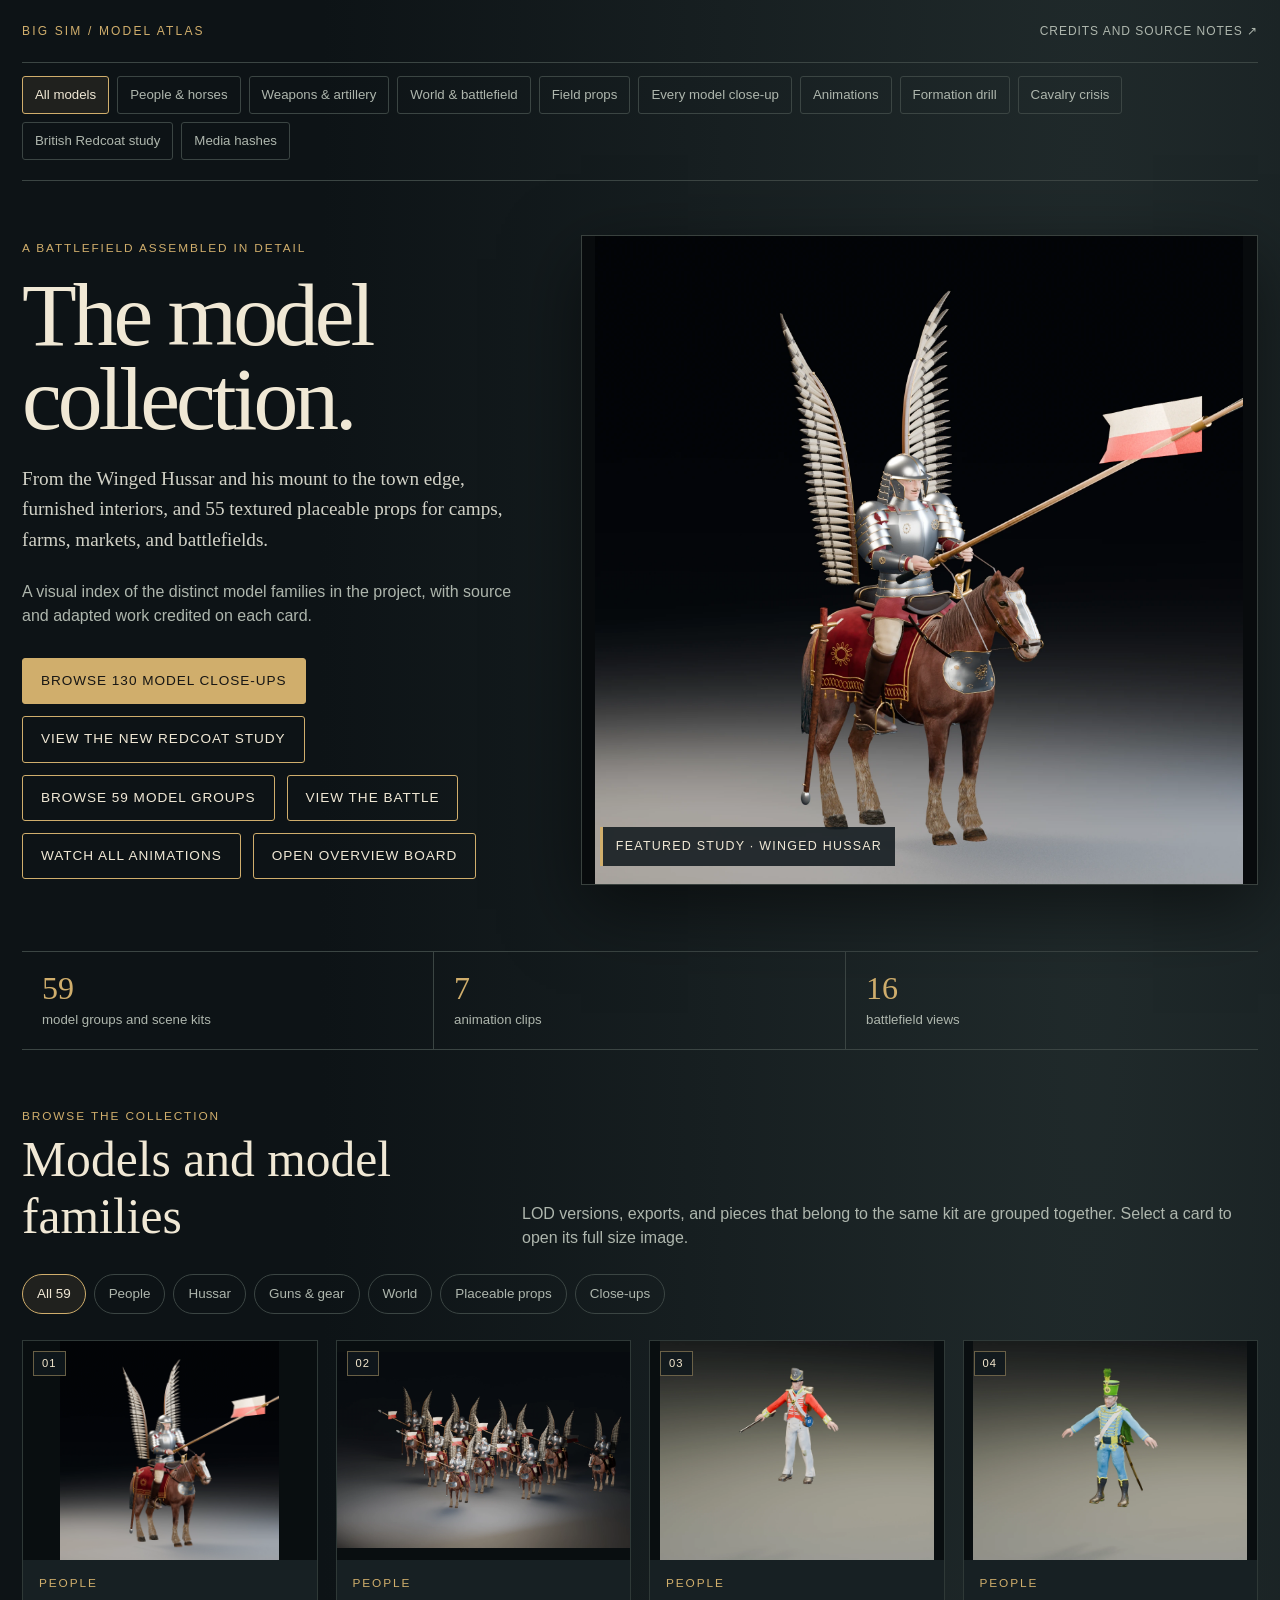
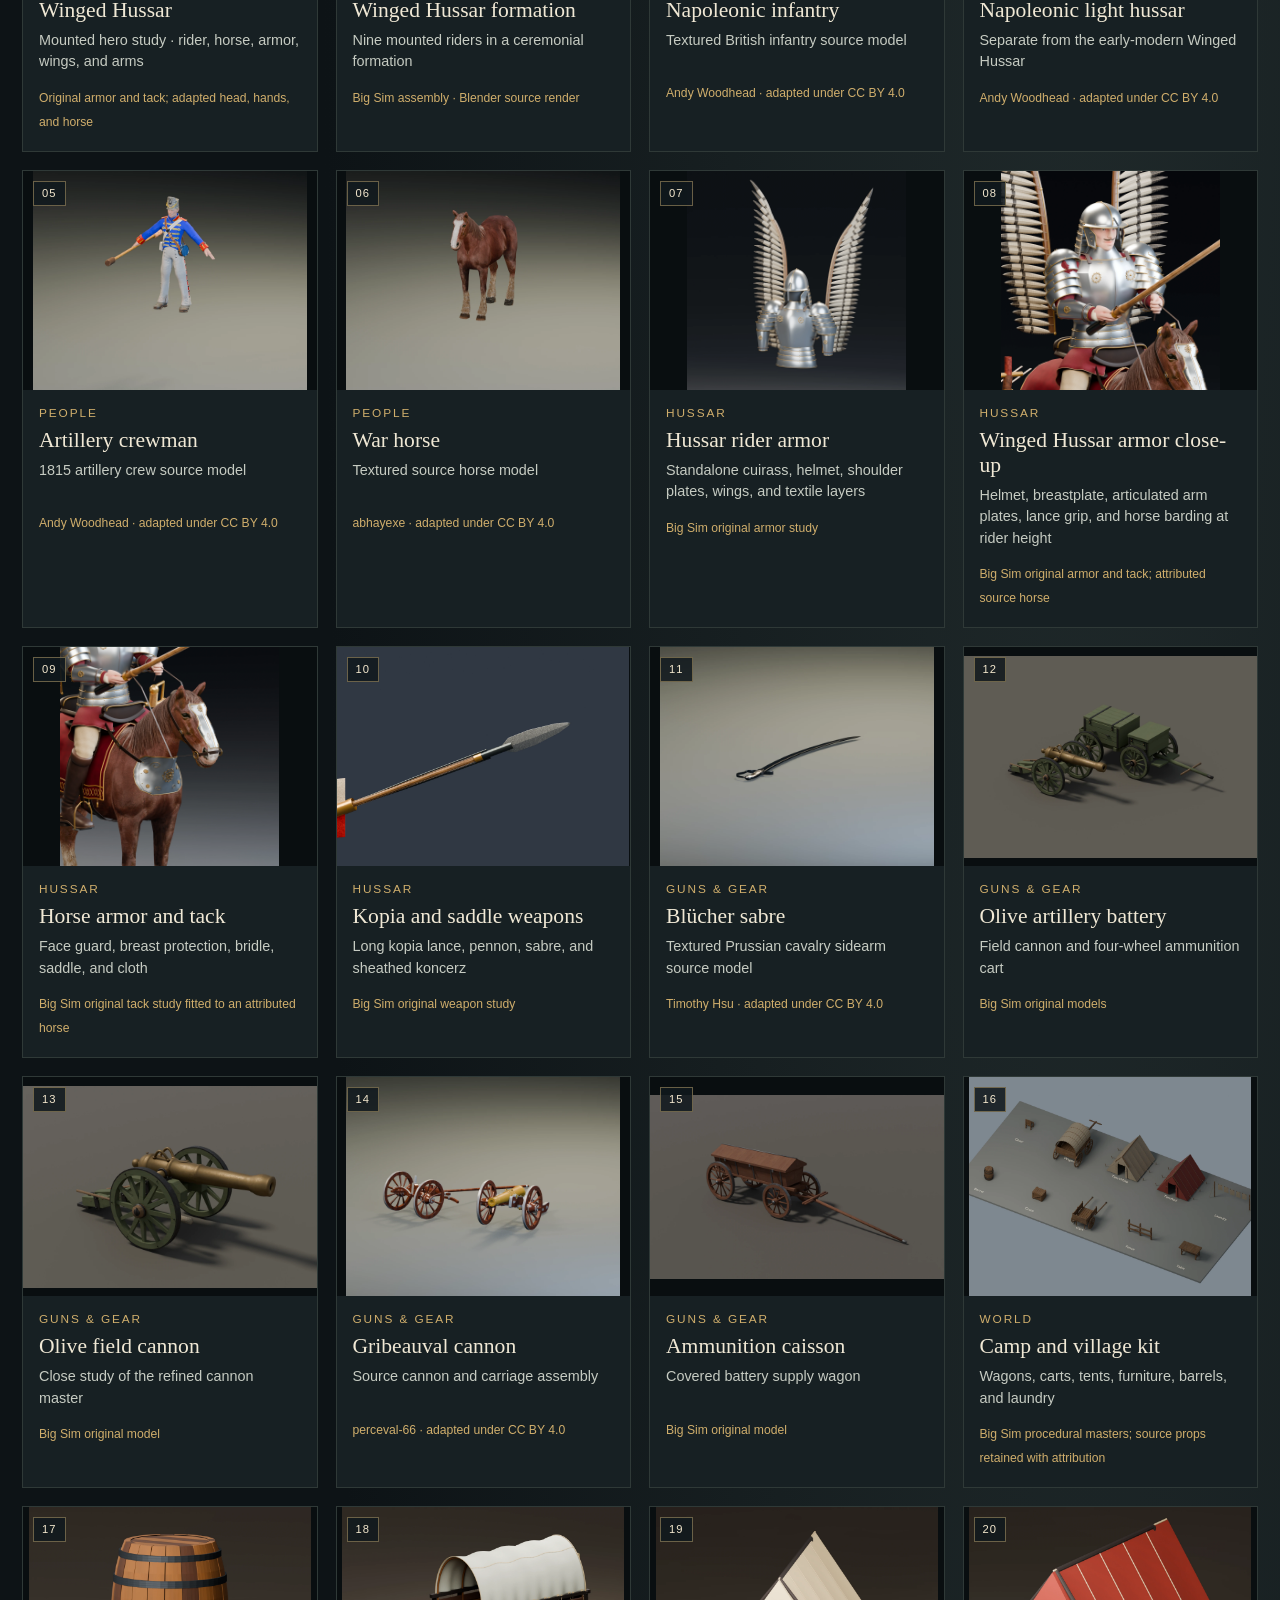
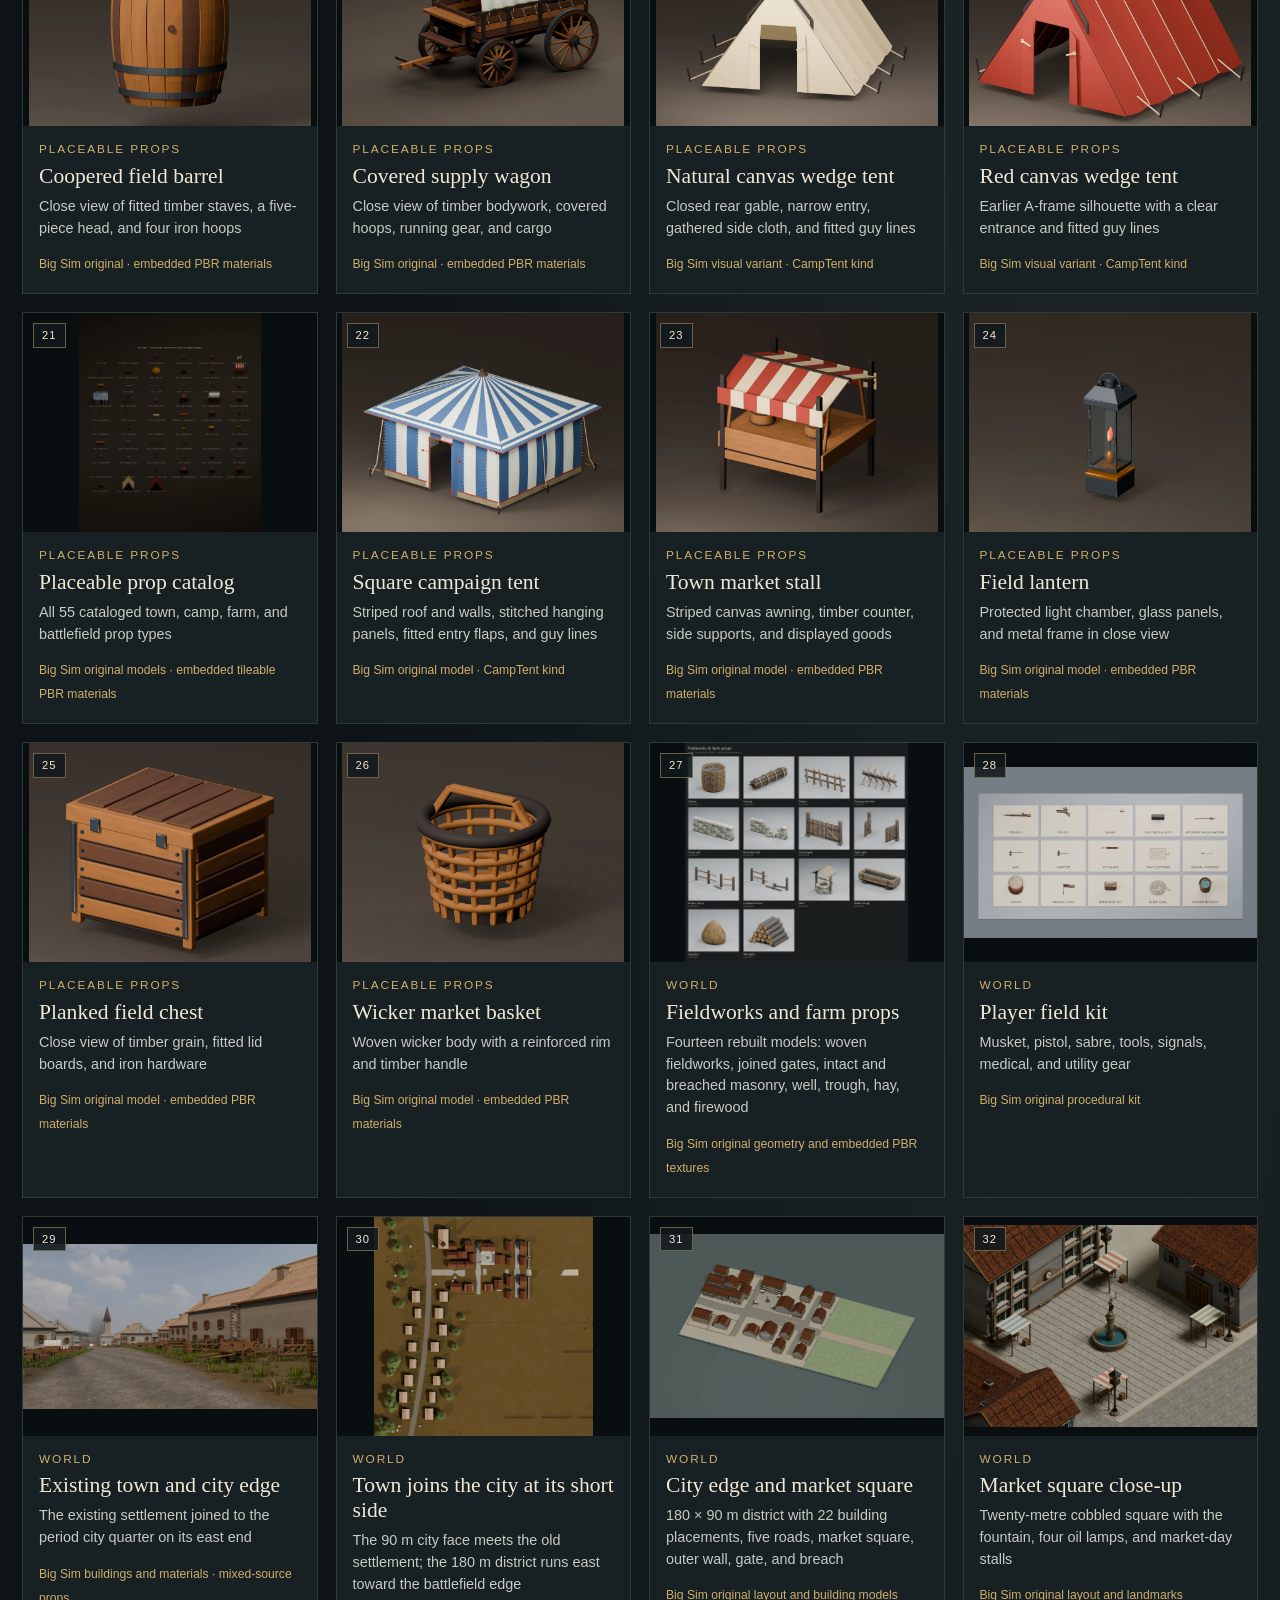
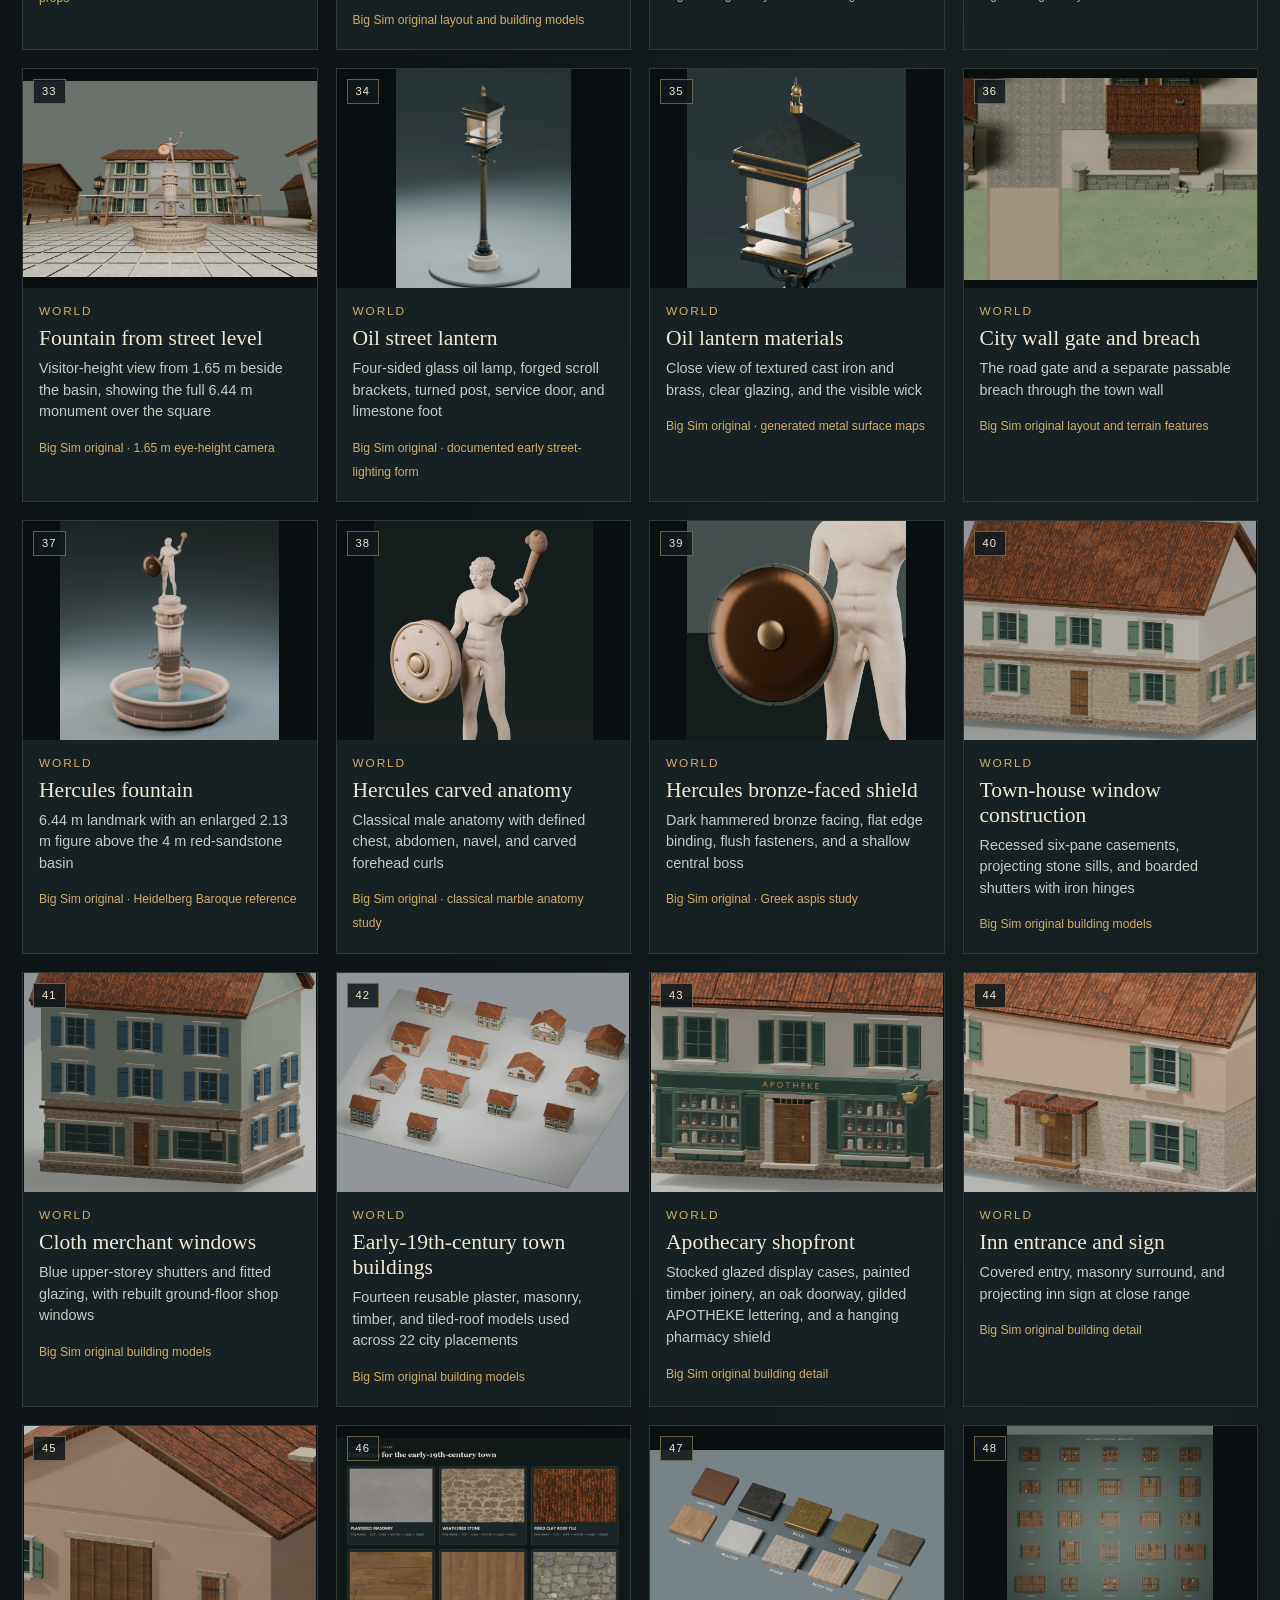
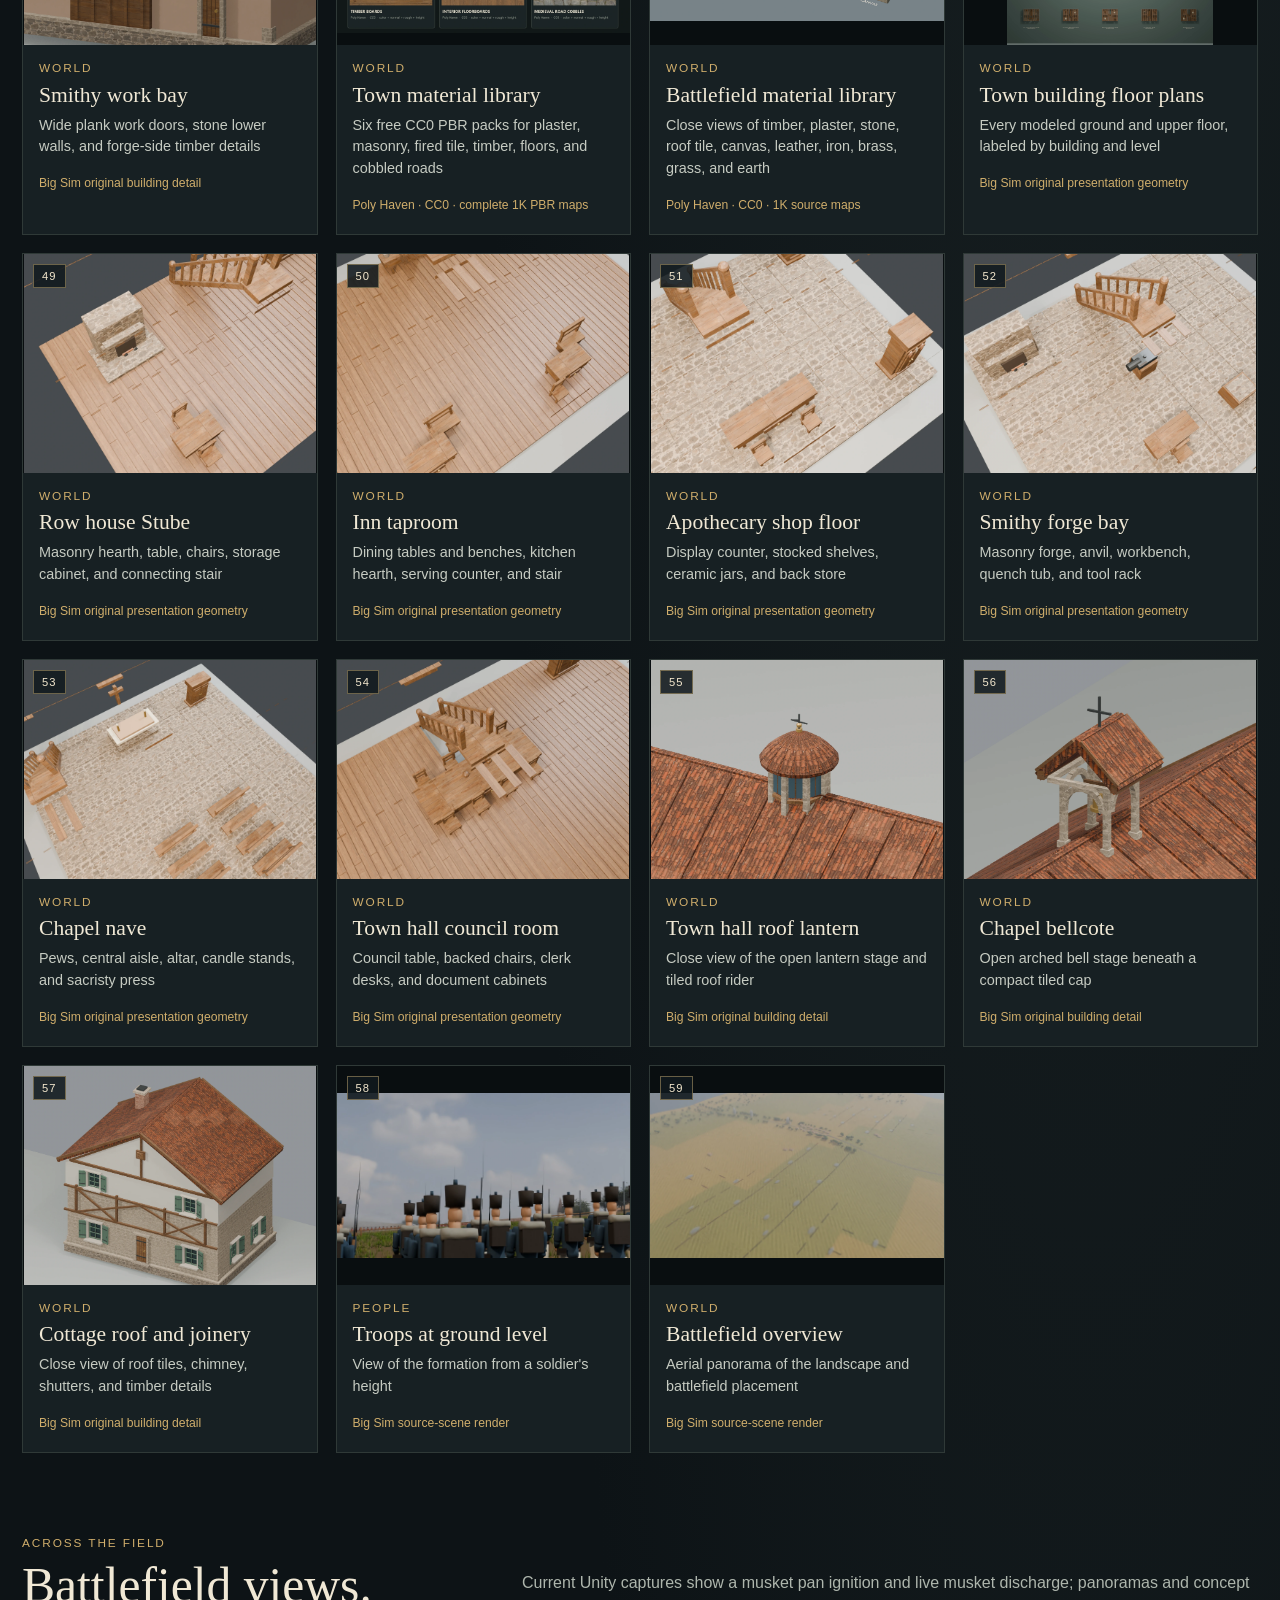
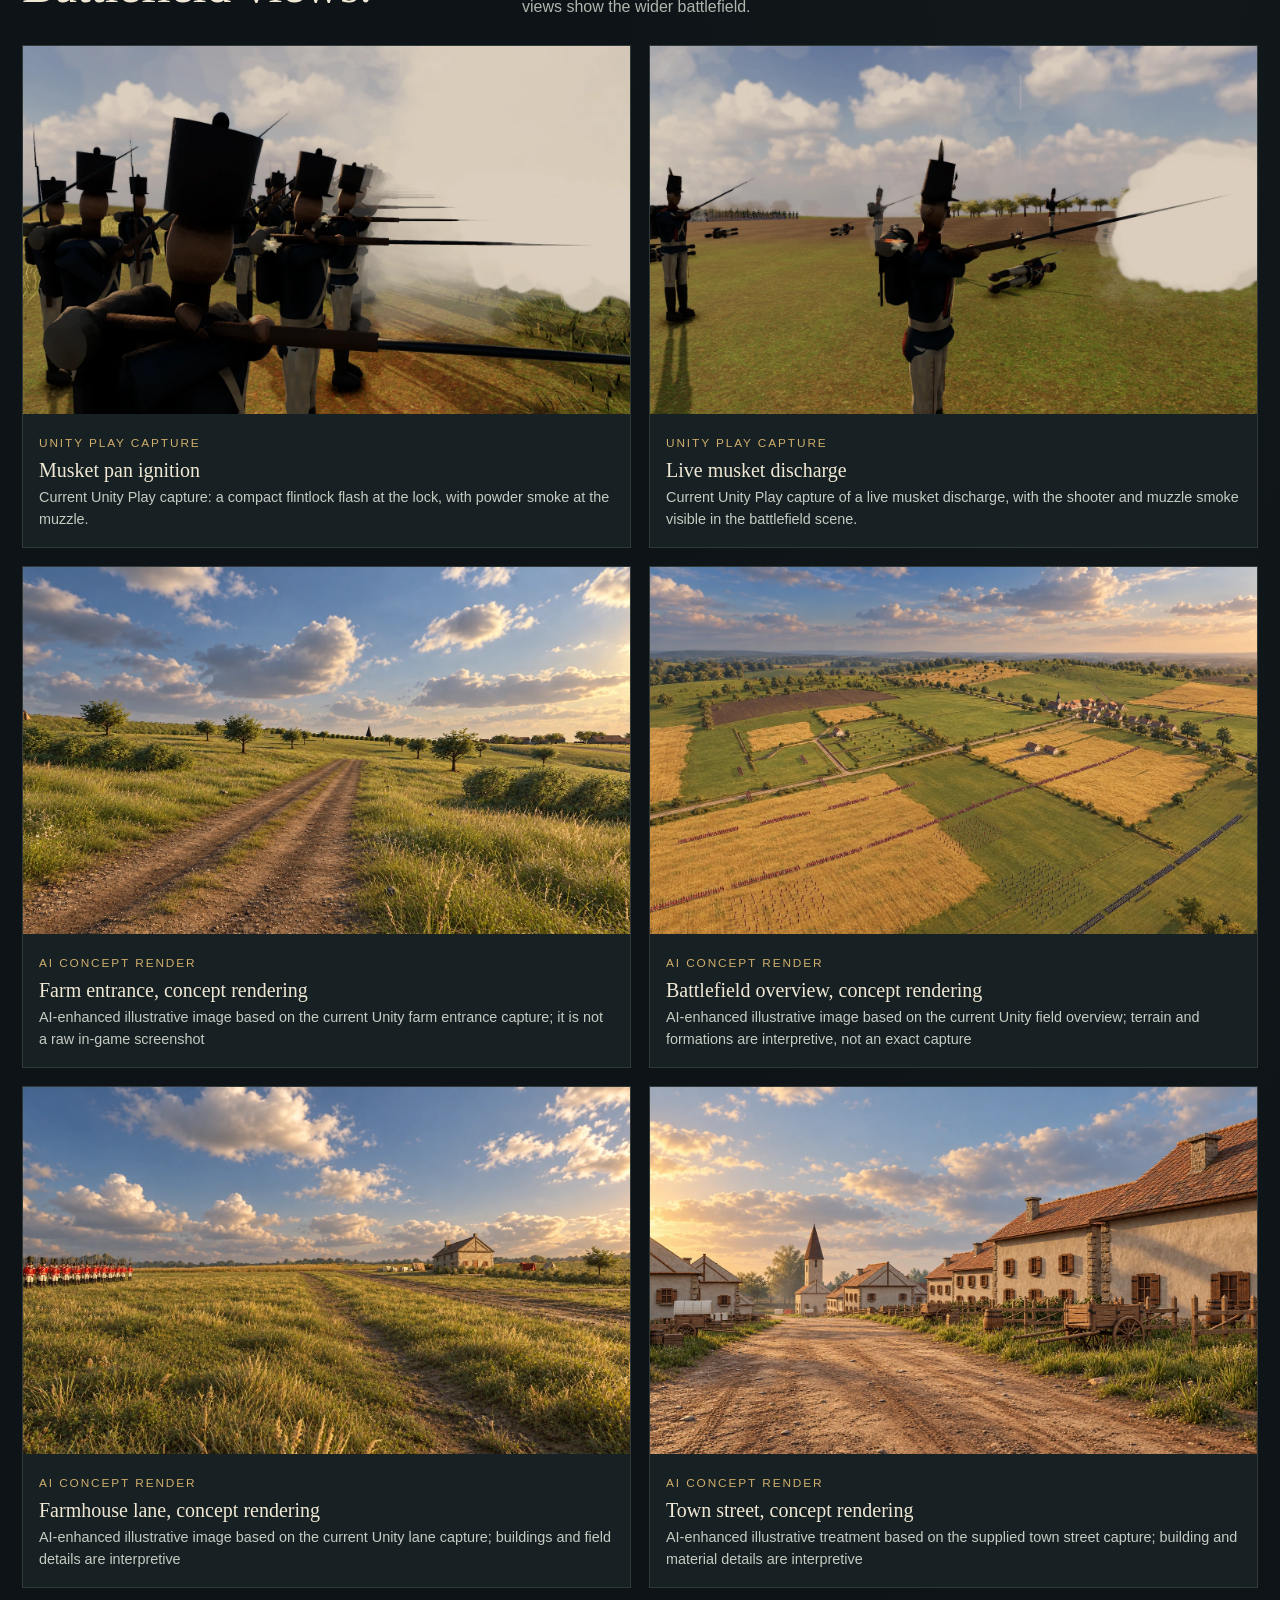
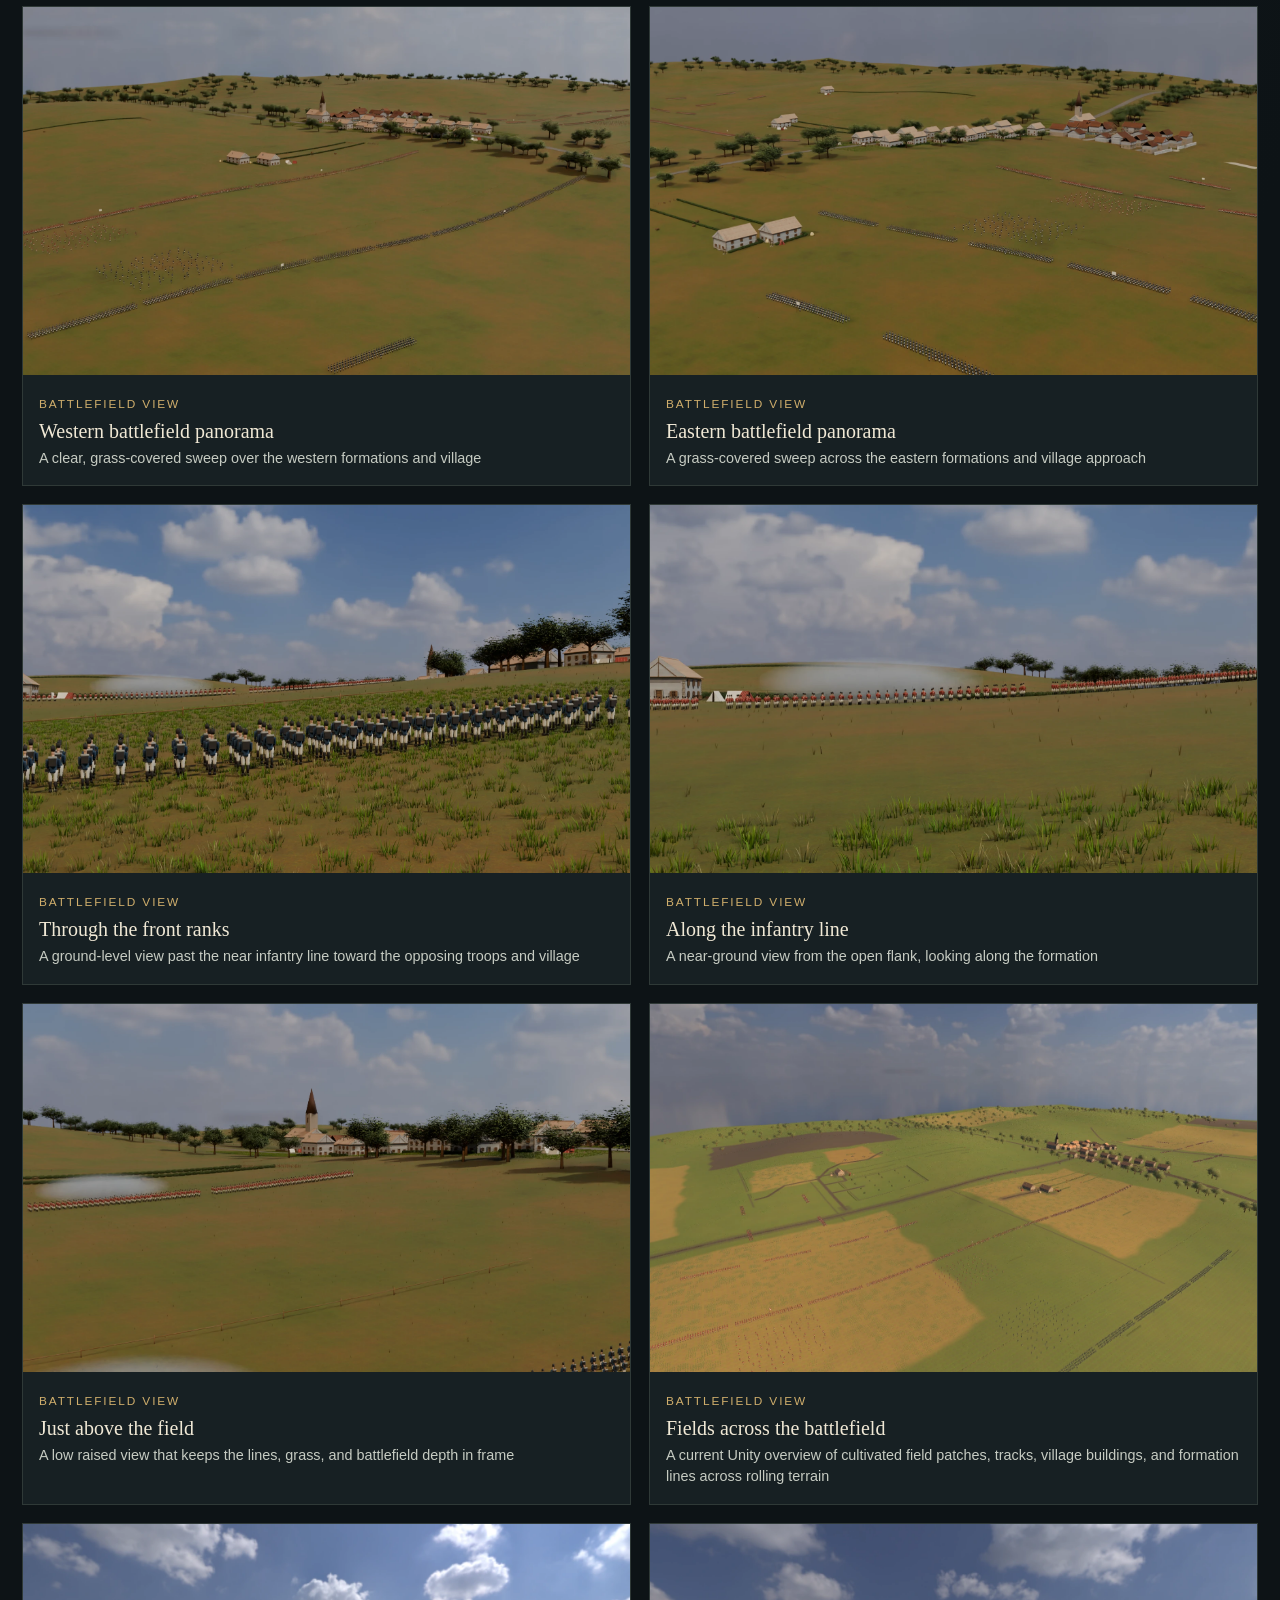
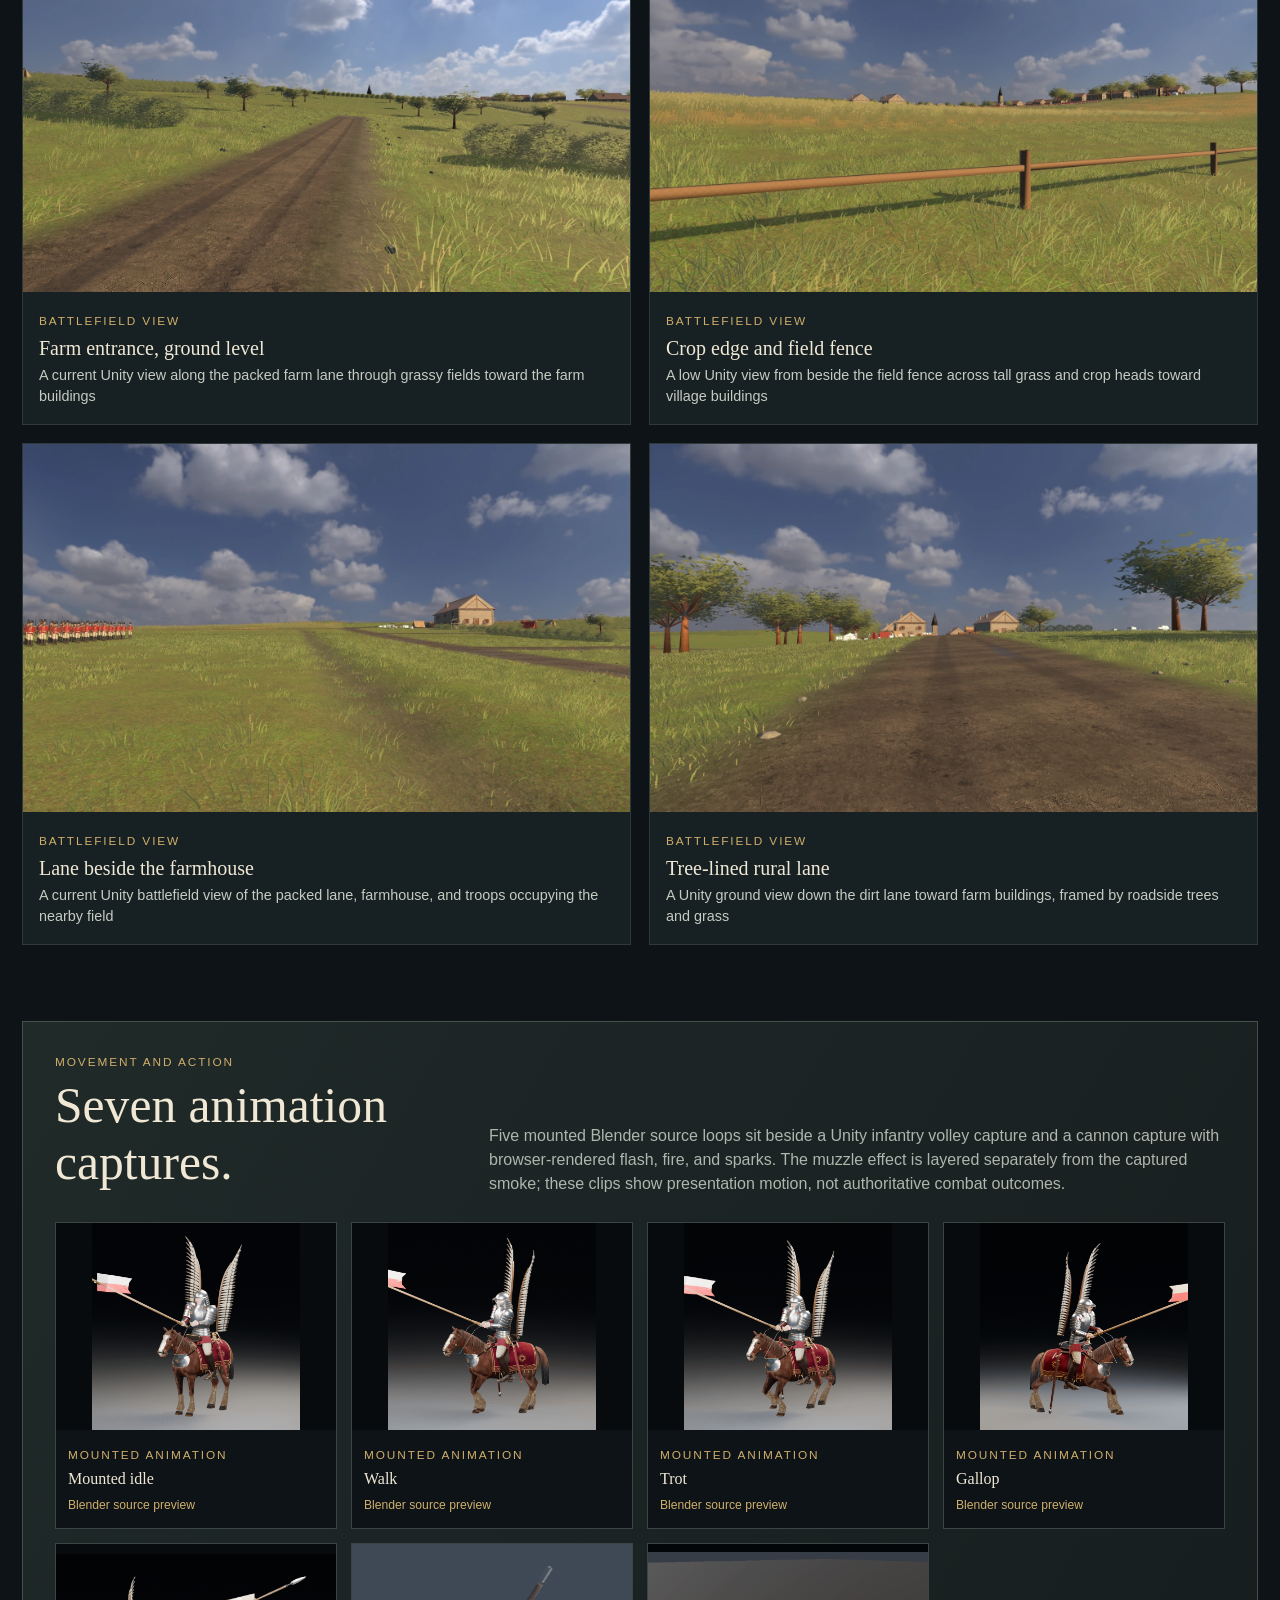
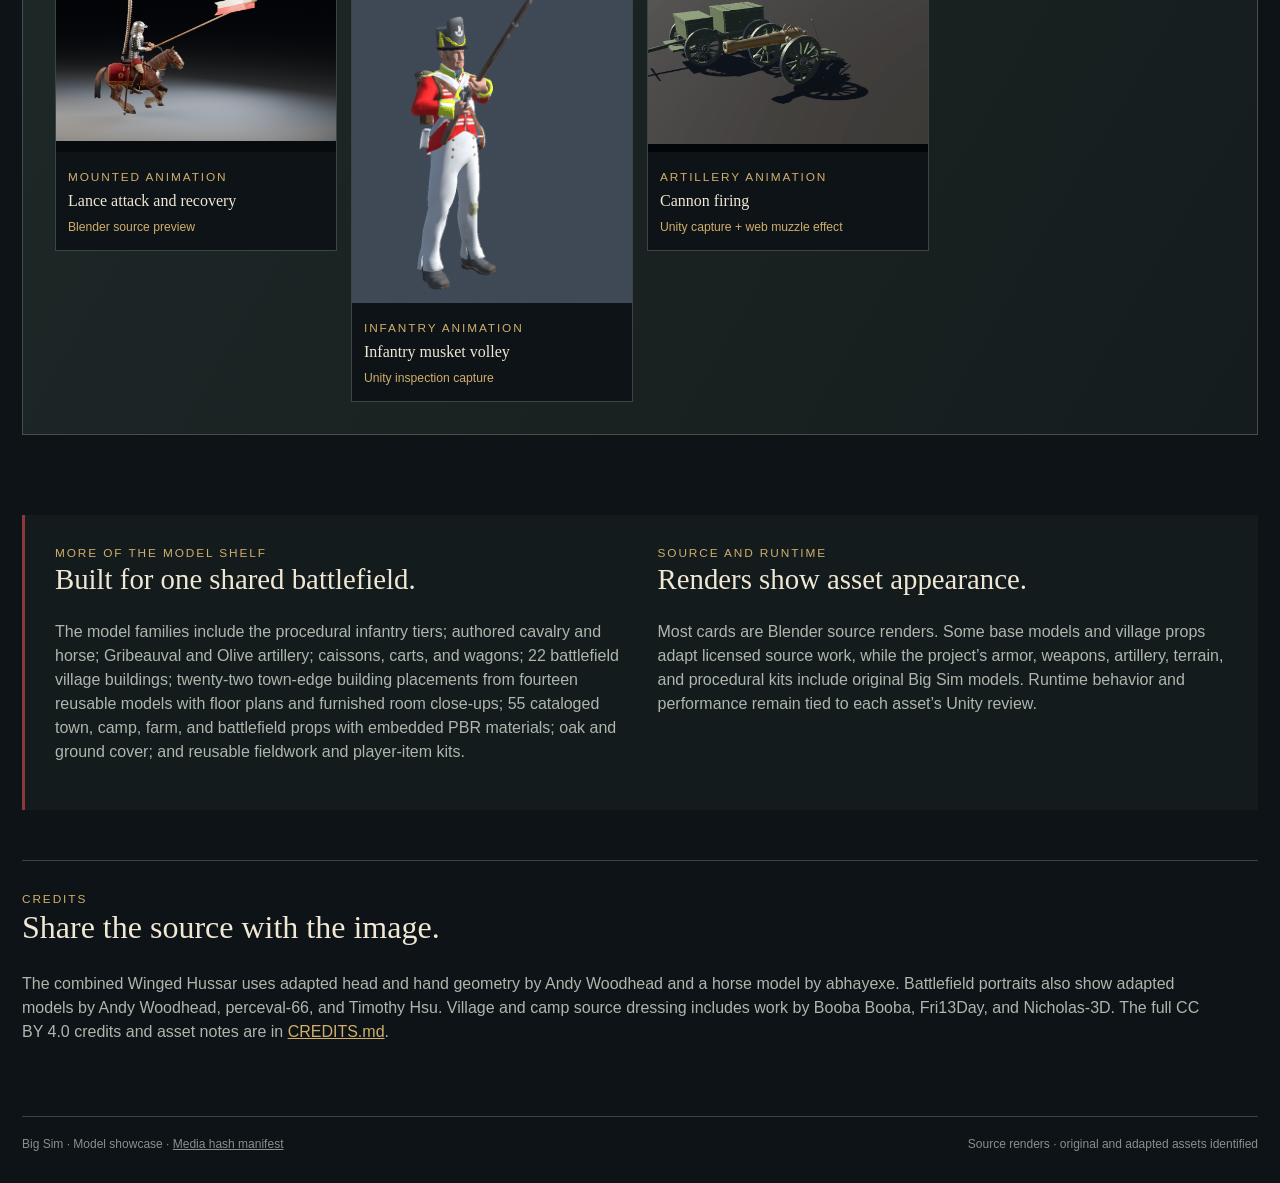
==== site/index.html @ 5659a7d1 "Add current Unity musket demo captures" ====
<!doctype html>
<html lang="en">
<head>
<meta charset="utf-8">
<meta name="viewport" content="width=device-width, initial-scale=1">
<meta name="description" content="The Big Sim model collection: Napoleonic soldiers, artillery, a historic town edge, furnished building interiors, and 55 textured placeable battlefield props.">
<title>The Big Sim model collection</title>
<style>
:root{--bg:#0d1316;--panel:#172023;--panel-2:#1d282a;--ink:#f0e8d5;--muted:#aeb6ad;--gold:#d0ae6c;--red:#8d383a;--line:#3b4543}
*{box-sizing:border-box}
html{scroll-behavior:smooth}
body{margin:0;background:radial-gradient(ellipse at 85% 5%,#202a2b 0,#0d1316 48rem);color:var(--ink);font-family:Segoe UI,Arial,sans-serif;line-height:1.5}
a{color:inherit}
.shell{width:min(1480px,calc(100% - 44px));margin:auto}
.topline{display:flex;justify-content:space-between;align-items:center;padding:22px 0;border-bottom:1px solid var(--line);font-size:.75rem;letter-spacing:.18em;text-transform:uppercase;color:var(--gold)}
.topline a{text-decoration:none;color:var(--muted);letter-spacing:.08em}
.category-nav{display:flex;gap:8px;flex-wrap:wrap;padding:13px 0 20px;border-bottom:1px solid var(--line)}
.category-nav a{border:1px solid var(--line);border-radius:3px;padding:8px 12px;color:var(--muted);font-size:.83rem;text-decoration:none;white-space:nowrap}
.category-nav a:hover,.category-nav a[aria-current=page]{border-color:var(--gold);color:var(--ink);background:#d0ae6c18}
.hero{display:grid;grid-template-columns:.86fr 1.14fr;gap:48px;align-items:center;padding:54px 0 44px}
.kicker,.eyebrow{color:var(--gold);font-size:.74rem;letter-spacing:.16em;text-transform:uppercase}
h1,h2,h3,p{margin-top:0}
h1{font:clamp(3.4rem,7vw,7rem)/.94 Georgia,serif;letter-spacing:-.045em;margin:15px 0 22px;max-width:8ch}
.intro{font:1.2rem/1.6 Georgia,serif;color:#d2d2c7;max-width:36rem}
.hero-note{margin-top:24px;color:var(--muted);max-width:33rem}
.hero-actions{display:flex;gap:12px;flex-wrap:wrap;margin-top:30px}
.button{display:inline-flex;align-items:center;gap:8px;padding:12px 18px;border:1px solid var(--gold);border-radius:3px;text-decoration:none;color:var(--ink);font-size:.85rem;letter-spacing:.07em;text-transform:uppercase}
.button.primary{background:var(--gold);color:#171614}
.hero-art{position:relative;background:#0b1012;border:1px solid #39413e;box-shadow:0 24px 70px #0008;overflow:hidden}
.hero-art img{display:block;width:100%;height:min(72vh,690px);object-fit:contain;background:#080b0d}
.hero-label{position:absolute;left:18px;bottom:18px;padding:10px 13px;background:#11191ddd;border-left:3px solid var(--gold);font-size:.78rem;letter-spacing:.1em;text-transform:uppercase}
.stats{display:grid;grid-template-columns:repeat(3,1fr);border-block:1px solid var(--line);margin:22px 0 58px}
.stat{padding:18px 20px;border-right:1px solid var(--line)}.stat:last-child{border:0}
.stat strong{display:block;font:2rem Georgia,serif;color:var(--gold)}.stat span{color:var(--muted);font-size:.83rem}
.section-head{display:flex;justify-content:space-between;align-items:end;gap:24px;margin:0 0 24px}
.section-head h2{font:clamp(2rem,4vw,3.1rem) Georgia,serif;margin:5px 0}
.section-head p{max-width:46rem;color:var(--muted);margin:0}
.filters{display:flex;gap:8px;flex-wrap:wrap;margin:18px 0 26px}
.filters button{background:transparent;border:1px solid var(--line);padding:9px 14px;border-radius:99px;color:var(--muted);cursor:pointer;font:inherit;font-size:.84rem}
.filters button.active,.filters button:hover{color:var(--ink);border-color:var(--gold);background:#d0ae6c18}
.grid{display:grid;grid-template-columns:repeat(4,minmax(0,1fr));gap:18px}
.card{background:var(--panel);border:1px solid #2f3937;transition:transform .2s,border-color .2s;min-width:0}
.card:hover{transform:translateY(-4px);border-color:var(--gold)}.card[hidden]{display:none}
.image{display:block;position:relative;background:#090e10;overflow:hidden;aspect-ratio:1.34}
.image img{display:block;width:100%;height:100%;object-fit:contain;transition:transform .3s}
.image:hover img{transform:scale(1.025)}
.number{position:absolute;top:10px;left:10px;color:#f4e8ce;background:#11191ddd;border:1px solid #ceb27777;padding:3px 8px;font-size:.7rem;letter-spacing:.1em}
.caption{padding:15px 16px 18px}.caption h3,.motion-card h3{font:1.35rem Georgia,serif;margin:5px 0 7px}.caption p{font-size:.9rem;color:#c6cbc2;min-height:2.7em;margin-bottom:12px}
.credit{font-size:.76rem;color:var(--gold)}
.battle-section{margin:82px 0 0}
.battle-grid{display:grid;grid-template-columns:repeat(2,minmax(0,1fr));gap:18px;margin-top:26px}
.battle-card{background:var(--panel);border:1px solid #2f3937;min-width:0}
.battle-card a{display:block;background:#090e10;overflow:hidden;aspect-ratio:1.65}
.battle-card img{display:block;width:100%;height:100%;object-fit:cover;transition:transform .3s}
.battle-card a:hover img{transform:scale(1.025)}
.battle-card>div{padding:16px}.battle-card h3{font:1.25rem Georgia,serif;margin:5px 0}.battle-card p{color:#c6cbc2;font-size:.9rem;margin:0}
.motion-section{margin:76px 0 80px;padding:32px;background:linear-gradient(120deg,#202a29,#151c1d);border:1px solid #45504a}
.motion-grid{display:grid;grid-template-columns:repeat(4,minmax(0,1fr));gap:14px;margin-top:26px}
.motion-card{background:#0d1316;border:1px solid var(--line);align-self:start}.motion-card img{width:100%;aspect-ratio:1.35;object-fit:contain;display:block;background:#080b0d}.motion-card.infantry-volley img{aspect-ratio:.78}.motion-card.cannon-firing img{filter:brightness(1.16) contrast(1.06)}.motion-card div{padding:12px}.motion-card h3{font-size:1rem;margin:4px 0}
.motion-card.cannon-firing .cannon-stage{position:relative;overflow:hidden;padding:0;background:#080b0d}
.motion-card.cannon-firing picture{display:block}
.motion-card.cannon-firing .cannon-shot-canvas{position:absolute;inset:0;width:100%;height:100%;pointer-events:none;mix-blend-mode:screen}
.note-box{display:grid;grid-template-columns:1fr 1fr;gap:32px;padding:30px;margin:50px 0;background:#131b1d;border-left:3px solid var(--red)}
.note-box h2{font:1.8rem Georgia,serif}.note-box p,.note-box li{color:var(--muted)}.note-box ul{padding-left:20px}
.credits{padding:30px 0 56px;border-top:1px solid var(--line)}.credits h2{font:2rem Georgia,serif}.credits a{color:var(--gold)}.credits p{color:var(--muted);max-width:75rem}
footer{padding:18px 0 30px;border-top:1px solid var(--line);color:#87918c;font-size:.75rem;display:flex;justify-content:space-between;gap:20px}
@media(max-width:1120px){.grid{grid-template-columns:repeat(3,minmax(0,1fr))}.motion-grid{grid-template-columns:repeat(3,minmax(0,1fr))}}
@media(max-width:760px){.hero{grid-template-columns:1fr;gap:26px;padding-top:36px}.hero-art{order:-1}.hero-art img{height:60vh}.grid{grid-template-columns:repeat(2,minmax(0,1fr));gap:10px}.battle-grid,.motion-grid{grid-template-columns:repeat(2,minmax(0,1fr))}.note-box{grid-template-columns:1fr}.section-head{display:block}.stats{margin-bottom:42px}}
@media(max-width:480px){.shell{width:min(100% - 24px,1480px)}.grid,.battle-grid,.motion-grid{grid-template-columns:1fr}.topline{font-size:.63rem}.category-nav{overflow-x:auto;flex-wrap:nowrap}.stat{padding:14px 10px}.stat strong{font-size:1.5rem}.motion-section{padding:18px}footer{display:block}}
</style>
</head>
<body>
<div class="shell">
  <div class="topline"><span>Big Sim / Model atlas</span><a href="CREDITS.md">Credits and source notes ↗</a></div>
  <nav class="category-nav" aria-label="Showcase categories"><a href="index.html" aria-current="page">All models</a><a href="people-horses.html">People &amp; horses</a><a href="weapons-artillery.html">Weapons &amp; artillery</a><a href="world-battlefield.html">World &amp; battlefield</a><a href="field-props.html">Field props</a><a href="model-closeups.html">Every model close-up</a><a href="animations.html">Animations</a><a href="formation-drill.html">Formation drill</a><a href="cavalry-crisis.html">Cavalry crisis</a><a href="redcoat-study.html">British Redcoat study</a><a href="media-manifest.json">Media hashes</a></nav>
  <header class="hero">
    <div>
      <div class="kicker">A battlefield assembled in detail</div>
      <h1>The model collection.</h1>
      <p class="intro">From the Winged Hussar and his mount to the town edge, furnished interiors, and 55 textured placeable props for camps, farms, markets, and battlefields.</p>
      <p class="hero-note">A visual index of the distinct model families in the project, with source and adapted work credited on each card.</p>
      <div class="hero-actions"><a class="button primary" href="model-closeups.html">Browse 130 model close-ups</a><a class="button" href="redcoat-study.html">View the new Redcoat study</a><a class="button" href="#models">Browse 59 model groups</a><a class="button" href="#battle">View the battle</a><a class="button" href="animations.html">Watch all animations</a><a class="button" href="model-showcase-board.jpg">Open overview board</a></div>
    </div>
    <div class="hero-art"><img src="images/gallery/winged-hussar.webp" alt="Textured Winged Hussar mounted on an armored horse with raised wings and kopia lance"><span class="hero-label">Featured study · Winged Hussar</span></div>
  </header>
  <div class="stats" aria-label="Showcase totals"><div class="stat"><strong>59</strong><span>model groups and scene kits</span></div><div class="stat"><strong>7</strong><span>animation clips</span></div><div class="stat"><strong>16</strong><span>battlefield views</span></div></div>
  <main id="models">
    <div class="section-head"><div><div class="kicker">Browse the collection</div><h2>Models and model families</h2></div><p>LOD versions, exports, and pieces that belong to the same kit are grouped together. Select a card to open its full size image.</p></div>
    <div class="filters" role="group" aria-label="Filter model gallery"><button class="active" type="button" data-filter="all" aria-pressed="true">All 59</button>
        <button type="button" data-filter="People" aria-pressed="false">People</button>
        <button type="button" data-filter="Hussar" aria-pressed="false">Hussar</button>
        <button type="button" data-filter="Guns &amp; gear" aria-pressed="false">Guns &amp; gear</button>
        <button type="button" data-filter="World" aria-pressed="false">World</button>
        <button type="button" data-filter="Placeable props" aria-pressed="false">Placeable props</button>
        <button type="button" data-filter="details" aria-pressed="false">Close-ups</button></div>
    <div class="grid"><article class="card" data-category="People" data-detail="false">
  <a class="image" href="images/gallery/winged-hussar.webp" aria-label="Open full size image: Winged Hussar">
    <img src="images/gallery/winged-hussar.webp" alt="Winged Hussar — Mounted hero study · rider, horse, armor, wings, and arms" loading="lazy">
    <span class="number">01</span>
  </a>
  <div class="caption"><div class="eyebrow">People</div><h3>Winged Hussar</h3><p>Mounted hero study · rider, horse, armor, wings, and arms</p><span class="credit">Original armor and tack; adapted head, hands, and horse</span></div>
</article><article class="card" data-category="People" data-detail="false">
  <a class="image" href="images/gallery/winged-formation.webp" aria-label="Open full size image: Winged Hussar formation">
    <img src="images/gallery/winged-formation.webp" alt="Winged Hussar formation — Nine mounted riders in a ceremonial formation" loading="lazy">
    <span class="number">02</span>
  </a>
  <div class="caption"><div class="eyebrow">People</div><h3>Winged Hussar formation</h3><p>Nine mounted riders in a ceremonial formation</p><span class="credit">Big Sim assembly · Blender source render</span></div>
</article><article class="card" data-category="People" data-detail="false">
  <a class="image" href="images/gallery/napoleonic-infantry.webp" aria-label="Open full size image: Napoleonic infantry">
    <img src="images/gallery/napoleonic-infantry.webp" alt="Napoleonic infantry — Textured British infantry source model" loading="lazy">
    <span class="number">03</span>
  </a>
  <div class="caption"><div class="eyebrow">People</div><h3>Napoleonic infantry</h3><p>Textured British infantry source model</p><span class="credit">Andy Woodhead · adapted under CC BY 4.0</span></div>
</article><article class="card" data-category="People" data-detail="false">
  <a class="image" href="images/gallery/napoleonic-hussar.webp" aria-label="Open full size image: Napoleonic light hussar">
    <img src="images/gallery/napoleonic-hussar.webp" alt="Napoleonic light hussar — Separate from the early-modern Winged Hussar" loading="lazy">
    <span class="number">04</span>
  </a>
  <div class="caption"><div class="eyebrow">People</div><h3>Napoleonic light hussar</h3><p>Separate from the early-modern Winged Hussar</p><span class="credit">Andy Woodhead · adapted under CC BY 4.0</span></div>
</article><article class="card" data-category="People" data-detail="false">
  <a class="image" href="images/gallery/artillery-crew.webp" aria-label="Open full size image: Artillery crewman">
    <img src="images/gallery/artillery-crew.webp" alt="Artillery crewman — 1815 artillery crew source model" loading="lazy">
    <span class="number">05</span>
  </a>
  <div class="caption"><div class="eyebrow">People</div><h3>Artillery crewman</h3><p>1815 artillery crew source model</p><span class="credit">Andy Woodhead · adapted under CC BY 4.0</span></div>
</article><article class="card" data-category="People" data-detail="false">
  <a class="image" href="images/gallery/horse.webp" aria-label="Open full size image: War horse">
    <img src="images/gallery/horse.webp" alt="War horse — Textured source horse model" loading="lazy">
    <span class="number">06</span>
  </a>
  <div class="caption"><div class="eyebrow">People</div><h3>War horse</h3><p>Textured source horse model</p><span class="credit">abhayexe · adapted under CC BY 4.0</span></div>
</article><article class="card" data-category="Hussar" data-detail="false">
  <a class="image" href="images/gallery/rider-armor.webp" aria-label="Open full size image: Hussar rider armor">
    <img src="images/gallery/rider-armor.webp" alt="Hussar rider armor — Standalone cuirass, helmet, shoulder plates, wings, and textile layers" loading="lazy">
    <span class="number">07</span>
  </a>
  <div class="caption"><div class="eyebrow">Hussar</div><h3>Hussar rider armor</h3><p>Standalone cuirass, helmet, shoulder plates, wings, and textile layers</p><span class="credit">Big Sim original armor study</span></div>
</article><article class="card" data-category="Hussar" data-detail="true">
  <a class="image" href="images/gallery/hussar-armor-closeup.webp" aria-label="Open full size image: Winged Hussar armor close-up">
    <img src="images/gallery/hussar-armor-closeup.webp" alt="Winged Hussar armor close-up — Helmet, breastplate, articulated arm plates, lance grip, and horse barding at rider height" loading="lazy">
    <span class="number">08</span>
  </a>
  <div class="caption"><div class="eyebrow">Hussar</div><h3>Winged Hussar armor close-up</h3><p>Helmet, breastplate, articulated arm plates, lance grip, and horse barding at rider height</p><span class="credit">Big Sim original armor and tack; attributed source horse</span></div>
</article><article class="card" data-category="Hussar" data-detail="true">
  <a class="image" href="images/gallery/horse-armor.webp" aria-label="Open full size image: Horse armor and tack">
    <img src="images/gallery/horse-armor.webp" alt="Horse armor and tack — Face guard, breast protection, bridle, saddle, and cloth" loading="lazy">
    <span class="number">09</span>
  </a>
  <div class="caption"><div class="eyebrow">Hussar</div><h3>Horse armor and tack</h3><p>Face guard, breast protection, bridle, saddle, and cloth</p><span class="credit">Big Sim original tack study fitted to an attributed horse</span></div>
</article><article class="card" data-category="Hussar" data-detail="true">
  <a class="image" href="images/gallery/kopia.webp" aria-label="Open full size image: Kopia and saddle weapons">
    <img src="images/gallery/kopia.webp" alt="Kopia and saddle weapons — Long kopia lance, pennon, sabre, and sheathed koncerz" loading="lazy">
    <span class="number">10</span>
  </a>
  <div class="caption"><div class="eyebrow">Hussar</div><h3>Kopia and saddle weapons</h3><p>Long kopia lance, pennon, sabre, and sheathed koncerz</p><span class="credit">Big Sim original weapon study</span></div>
</article><article class="card" data-category="Guns &amp; gear" data-detail="false">
  <a class="image" href="images/gallery/blucher-sabre.webp" aria-label="Open full size image: Blücher sabre">
    <img src="images/gallery/blucher-sabre.webp" alt="Blücher sabre — Textured Prussian cavalry sidearm source model" loading="lazy">
    <span class="number">11</span>
  </a>
  <div class="caption"><div class="eyebrow">Guns &amp; gear</div><h3>Blücher sabre</h3><p>Textured Prussian cavalry sidearm source model</p><span class="credit">Timothy Hsu · adapted under CC BY 4.0</span></div>
</article><article class="card" data-category="Guns &amp; gear" data-detail="false">
  <a class="image" href="images/gallery/olive-artillery.webp" aria-label="Open full size image: Olive artillery battery">
    <img src="images/gallery/olive-artillery.webp" alt="Olive artillery battery — Field cannon and four-wheel ammunition cart" loading="lazy">
    <span class="number">12</span>
  </a>
  <div class="caption"><div class="eyebrow">Guns &amp; gear</div><h3>Olive artillery battery</h3><p>Field cannon and four-wheel ammunition cart</p><span class="credit">Big Sim original models</span></div>
</article><article class="card" data-category="Guns &amp; gear" data-detail="true">
  <a class="image" href="images/gallery/olive-cannon.webp" aria-label="Open full size image: Olive field cannon">
    <img src="images/gallery/olive-cannon.webp" alt="Olive field cannon — Close study of the refined cannon master" loading="lazy">
    <span class="number">13</span>
  </a>
  <div class="caption"><div class="eyebrow">Guns &amp; gear</div><h3>Olive field cannon</h3><p>Close study of the refined cannon master</p><span class="credit">Big Sim original model</span></div>
</article><article class="card" data-category="Guns &amp; gear" data-detail="false">
  <a class="image" href="images/gallery/gribeauval-cannon.webp" aria-label="Open full size image: Gribeauval cannon">
    <img src="images/gallery/gribeauval-cannon.webp" alt="Gribeauval cannon — Source cannon and carriage assembly" loading="lazy">
    <span class="number">14</span>
  </a>
  <div class="caption"><div class="eyebrow">Guns &amp; gear</div><h3>Gribeauval cannon</h3><p>Source cannon and carriage assembly</p><span class="credit">perceval-66 · adapted under CC BY 4.0</span></div>
</article><article class="card" data-category="Guns &amp; gear" data-detail="false">
  <a class="image" href="images/gallery/caisson.webp" aria-label="Open full size image: Ammunition caisson">
    <img src="images/gallery/caisson.webp" alt="Ammunition caisson — Covered battery supply wagon" loading="lazy">
    <span class="number">15</span>
  </a>
  <div class="caption"><div class="eyebrow">Guns &amp; gear</div><h3>Ammunition caisson</h3><p>Covered battery supply wagon</p><span class="credit">Big Sim original model</span></div>
</article><article class="card" data-category="World" data-detail="false">
  <a class="image" href="images/gallery/scenery-kit.webp" aria-label="Open full size image: Camp and village kit">
    <img src="images/gallery/scenery-kit.webp" alt="Camp and village kit — Wagons, carts, tents, furniture, barrels, and laundry" loading="lazy">
    <span class="number">16</span>
  </a>
  <div class="caption"><div class="eyebrow">World</div><h3>Camp and village kit</h3><p>Wagons, carts, tents, furniture, barrels, and laundry</p><span class="credit">Big Sim procedural masters; source props retained with attribution</span></div>
</article><article class="card" data-category="Placeable props" data-detail="true">
  <a class="image" href="images/gallery/scenery-barrel-closeup.webp" aria-label="Open full size image: Coopered field barrel">
    <img src="images/gallery/scenery-barrel-closeup.webp" alt="Coopered field barrel — Close view of fitted timber staves, a five-piece head, and four iron hoops" loading="lazy">
    <span class="number">17</span>
  </a>
  <div class="caption"><div class="eyebrow">Placeable props</div><h3>Coopered field barrel</h3><p>Close view of fitted timber staves, a five-piece head, and four iron hoops</p><span class="credit">Big Sim original · embedded PBR materials</span></div>
</article><article class="card" data-category="Placeable props" data-detail="true">
  <a class="image" href="images/gallery/scenery-wagon-closeup.webp" aria-label="Open full size image: Covered supply wagon">
    <img src="images/gallery/scenery-wagon-closeup.webp" alt="Covered supply wagon — Close view of timber bodywork, covered hoops, running gear, and cargo" loading="lazy">
    <span class="number">18</span>
  </a>
  <div class="caption"><div class="eyebrow">Placeable props</div><h3>Covered supply wagon</h3><p>Close view of timber bodywork, covered hoops, running gear, and cargo</p><span class="credit">Big Sim original · embedded PBR materials</span></div>
</article><article class="card" data-category="Placeable props" data-detail="true">
  <a class="image" href="images/gallery/scenery-white-tent-closeup.webp" aria-label="Open full size image: Natural canvas wedge tent">
    <img src="images/gallery/scenery-white-tent-closeup.webp" alt="Natural canvas wedge tent — Closed rear gable, narrow entry, gathered side cloth, and fitted guy lines" loading="lazy">
    <span class="number">19</span>
  </a>
  <div class="caption"><div class="eyebrow">Placeable props</div><h3>Natural canvas wedge tent</h3><p>Closed rear gable, narrow entry, gathered side cloth, and fitted guy lines</p><span class="credit">Big Sim visual variant · CampTent kind</span></div>
</article><article class="card" data-category="Placeable props" data-detail="true">
  <a class="image" href="images/gallery/scenery-red-tent-closeup.webp" aria-label="Open full size image: Red canvas wedge tent">
    <img src="images/gallery/scenery-red-tent-closeup.webp" alt="Red canvas wedge tent — Earlier A-frame silhouette with a clear entrance and fitted guy lines" loading="lazy">
    <span class="number">20</span>
  </a>
  <div class="caption"><div class="eyebrow">Placeable props</div><h3>Red canvas wedge tent</h3><p>Earlier A-frame silhouette with a clear entrance and fitted guy lines</p><span class="credit">Big Sim visual variant · CampTent kind</span></div>
</article><article class="card" data-category="Placeable props" data-detail="false">
  <a class="image" href="images/gallery/placeable-props-catalog.webp" aria-label="Open full size image: Placeable prop catalog">
    <img src="images/gallery/placeable-props-catalog.webp" alt="Placeable prop catalog — All 55 cataloged town, camp, farm, and battlefield prop types" loading="lazy">
    <span class="number">21</span>
  </a>
  <div class="caption"><div class="eyebrow">Placeable props</div><h3>Placeable prop catalog</h3><p>All 55 cataloged town, camp, farm, and battlefield prop types</p><span class="credit">Big Sim original models · embedded tileable PBR materials</span></div>
</article><article class="card" data-category="Placeable props" data-detail="true">
  <a class="image" href="images/gallery/placeable-square-campaign-tent.webp" aria-label="Open full size image: Square campaign tent">
    <img src="images/gallery/placeable-square-campaign-tent.webp" alt="Square campaign tent — Striped roof and walls, stitched hanging panels, fitted entry flaps, and guy lines" loading="lazy">
    <span class="number">22</span>
  </a>
  <div class="caption"><div class="eyebrow">Placeable props</div><h3>Square campaign tent</h3><p>Striped roof and walls, stitched hanging panels, fitted entry flaps, and guy lines</p><span class="credit">Big Sim original model · CampTent kind</span></div>
</article><article class="card" data-category="Placeable props" data-detail="true">
  <a class="image" href="images/gallery/placeable-market-stall.webp" aria-label="Open full size image: Town market stall">
    <img src="images/gallery/placeable-market-stall.webp" alt="Town market stall — Striped canvas awning, timber counter, side supports, and displayed goods" loading="lazy">
    <span class="number">23</span>
  </a>
  <div class="caption"><div class="eyebrow">Placeable props</div><h3>Town market stall</h3><p>Striped canvas awning, timber counter, side supports, and displayed goods</p><span class="credit">Big Sim original model · embedded PBR materials</span></div>
</article><article class="card" data-category="Placeable props" data-detail="true">
  <a class="image" href="images/gallery/placeable-field-lantern.webp" aria-label="Open full size image: Field lantern">
    <img src="images/gallery/placeable-field-lantern.webp" alt="Field lantern — Protected light chamber, glass panels, and metal frame in close view" loading="lazy">
    <span class="number">24</span>
  </a>
  <div class="caption"><div class="eyebrow">Placeable props</div><h3>Field lantern</h3><p>Protected light chamber, glass panels, and metal frame in close view</p><span class="credit">Big Sim original model · embedded PBR materials</span></div>
</article><article class="card" data-category="Placeable props" data-detail="true">
  <a class="image" href="images/gallery/placeable-field-chest.webp" aria-label="Open full size image: Planked field chest">
    <img src="images/gallery/placeable-field-chest.webp" alt="Planked field chest — Close view of timber grain, fitted lid boards, and iron hardware" loading="lazy">
    <span class="number">25</span>
  </a>
  <div class="caption"><div class="eyebrow">Placeable props</div><h3>Planked field chest</h3><p>Close view of timber grain, fitted lid boards, and iron hardware</p><span class="credit">Big Sim original model · embedded PBR materials</span></div>
</article><article class="card" data-category="Placeable props" data-detail="true">
  <a class="image" href="images/gallery/placeable-wicker-basket.webp" aria-label="Open full size image: Wicker market basket">
    <img src="images/gallery/placeable-wicker-basket.webp" alt="Wicker market basket — Woven wicker body with a reinforced rim and timber handle" loading="lazy">
    <span class="number">26</span>
  </a>
  <div class="caption"><div class="eyebrow">Placeable props</div><h3>Wicker market basket</h3><p>Woven wicker body with a reinforced rim and timber handle</p><span class="credit">Big Sim original model · embedded PBR materials</span></div>
</article><article class="card" data-category="World" data-detail="false">
  <a class="image" href="images/gallery/fieldworks.webp" aria-label="Open full size image: Fieldworks and farm props">
    <img src="images/gallery/fieldworks.webp" alt="Fieldworks and farm props — Fourteen rebuilt models: woven fieldworks, joined gates, intact and breached masonry, well, trough, hay, and firewood" loading="lazy">
    <span class="number">27</span>
  </a>
  <div class="caption"><div class="eyebrow">World</div><h3>Fieldworks and farm props</h3><p>Fourteen rebuilt models: woven fieldworks, joined gates, intact and breached masonry, well, trough, hay, and firewood</p><span class="credit">Big Sim original geometry and embedded PBR textures</span></div>
</article><article class="card" data-category="World" data-detail="false">
  <a class="image" href="images/gallery/player-kit.webp" aria-label="Open full size image: Player field kit">
    <img src="images/gallery/player-kit.webp" alt="Player field kit — Musket, pistol, sabre, tools, signals, medical, and utility gear" loading="lazy">
    <span class="number">28</span>
  </a>
  <div class="caption"><div class="eyebrow">World</div><h3>Player field kit</h3><p>Musket, pistol, sabre, tools, signals, medical, and utility gear</p><span class="credit">Big Sim original procedural kit</span></div>
</article><article class="card" data-category="World" data-detail="false">
  <a class="image" href="images/gallery/village.webp" aria-label="Open full size image: Existing town and city edge">
    <img src="images/gallery/village.webp" alt="Existing town and city edge — The existing settlement joined to the period city quarter on its east end" loading="lazy">
    <span class="number">29</span>
  </a>
  <div class="caption"><div class="eyebrow">World</div><h3>Existing town and city edge</h3><p>The existing settlement joined to the period city quarter on its east end</p><span class="credit">Big Sim buildings and materials · mixed-source props</span></div>
</article><article class="card" data-category="World" data-detail="false">
  <a class="image" href="images/gallery/town-edge-integration.webp" aria-label="Open full size image: Town joins the city at its short side">
    <img src="images/gallery/town-edge-integration.webp" alt="Town joins the city at its short side — The 90 m city face meets the old settlement; the 180 m district runs east toward the battlefield edge" loading="lazy">
    <span class="number">30</span>
  </a>
  <div class="caption"><div class="eyebrow">World</div><h3>Town joins the city at its short side</h3><p>The 90 m city face meets the old settlement; the 180 m district runs east toward the battlefield edge</p><span class="credit">Big Sim original layout and building models</span></div>
</article><article class="card" data-category="World" data-detail="false">
  <a class="image" href="images/gallery/city-edge-layout.webp" aria-label="Open full size image: City edge and market square">
    <img src="images/gallery/city-edge-layout.webp" alt="City edge and market square — 180 × 90 m district with 22 building placements, five roads, market square, outer wall, gate, and breach" loading="lazy">
    <span class="number">31</span>
  </a>
  <div class="caption"><div class="eyebrow">World</div><h3>City edge and market square</h3><p>180 × 90 m district with 22 building placements, five roads, market square, outer wall, gate, and breach</p><span class="credit">Big Sim original layout and building models</span></div>
</article><article class="card" data-category="World" data-detail="true">
  <a class="image" href="images/gallery/market-square-detail.webp" aria-label="Open full size image: Market square close-up">
    <img src="images/gallery/market-square-detail.webp" alt="Market square close-up — Twenty-metre cobbled square with the fountain, four oil lamps, and market-day stalls" loading="lazy">
    <span class="number">32</span>
  </a>
  <div class="caption"><div class="eyebrow">World</div><h3>Market square close-up</h3><p>Twenty-metre cobbled square with the fountain, four oil lamps, and market-day stalls</p><span class="credit">Big Sim original layout and landmarks</span></div>
</article><article class="card" data-category="World" data-detail="true">
  <a class="image" href="images/gallery/market-square-eye-level.webp" aria-label="Open full size image: Fountain from street level">
    <img src="images/gallery/market-square-eye-level.webp" alt="Fountain from street level — Visitor-height view from 1.65 m beside the basin, showing the full 6.44 m monument over the square" loading="lazy">
    <span class="number">33</span>
  </a>
  <div class="caption"><div class="eyebrow">World</div><h3>Fountain from street level</h3><p>Visitor-height view from 1.65 m beside the basin, showing the full 6.44 m monument over the square</p><span class="credit">Big Sim original · 1.65 m eye-height camera</span></div>
</article><article class="card" data-category="World" data-detail="true">
  <a class="image" href="images/gallery/oil-street-lantern.webp" aria-label="Open full size image: Oil street lantern">
    <img src="images/gallery/oil-street-lantern.webp" alt="Oil street lantern — Four-sided glass oil lamp, forged scroll brackets, turned post, service door, and limestone foot" loading="lazy">
    <span class="number">34</span>
  </a>
  <div class="caption"><div class="eyebrow">World</div><h3>Oil street lantern</h3><p>Four-sided glass oil lamp, forged scroll brackets, turned post, service door, and limestone foot</p><span class="credit">Big Sim original · documented early street-lighting form</span></div>
</article><article class="card" data-category="World" data-detail="true">
  <a class="image" href="images/gallery/oil-lantern-materials.webp" aria-label="Open full size image: Oil lantern materials">
    <img src="images/gallery/oil-lantern-materials.webp" alt="Oil lantern materials — Close view of textured cast iron and brass, clear glazing, and the visible wick" loading="lazy">
    <span class="number">35</span>
  </a>
  <div class="caption"><div class="eyebrow">World</div><h3>Oil lantern materials</h3><p>Close view of textured cast iron and brass, clear glazing, and the visible wick</p><span class="credit">Big Sim original · generated metal surface maps</span></div>
</article><article class="card" data-category="World" data-detail="true">
  <a class="image" href="images/gallery/city-wall-crossings.webp" aria-label="Open full size image: City wall gate and breach">
    <img src="images/gallery/city-wall-crossings.webp" alt="City wall gate and breach — The road gate and a separate passable breach through the town wall" loading="lazy">
    <span class="number">36</span>
  </a>
  <div class="caption"><div class="eyebrow">World</div><h3>City wall gate and breach</h3><p>The road gate and a separate passable breach through the town wall</p><span class="credit">Big Sim original layout and terrain features</span></div>
</article><article class="card" data-category="World" data-detail="false">
  <a class="image" href="images/gallery/hercules-fountain.webp" aria-label="Open full size image: Hercules fountain">
    <img src="images/gallery/hercules-fountain.webp" alt="Hercules fountain — 6.44 m landmark with an enlarged 2.13 m figure above the 4 m red-sandstone basin" loading="lazy">
    <span class="number">37</span>
  </a>
  <div class="caption"><div class="eyebrow">World</div><h3>Hercules fountain</h3><p>6.44 m landmark with an enlarged 2.13 m figure above the 4 m red-sandstone basin</p><span class="credit">Big Sim original · Heidelberg Baroque reference</span></div>
</article><article class="card" data-category="World" data-detail="true">
  <a class="image" href="images/gallery/hercules-statue-detail.webp" aria-label="Open full size image: Hercules carved anatomy">
    <img src="images/gallery/hercules-statue-detail.webp" alt="Hercules carved anatomy — Classical male anatomy with defined chest, abdomen, navel, and carved forehead curls" loading="lazy">
    <span class="number">38</span>
  </a>
  <div class="caption"><div class="eyebrow">World</div><h3>Hercules carved anatomy</h3><p>Classical male anatomy with defined chest, abdomen, navel, and carved forehead curls</p><span class="credit">Big Sim original · classical marble anatomy study</span></div>
</article><article class="card" data-category="World" data-detail="true">
  <a class="image" href="images/gallery/hercules-shield-face-detail.webp" aria-label="Open full size image: Hercules bronze-faced shield">
    <img src="images/gallery/hercules-shield-face-detail.webp" alt="Hercules bronze-faced shield — Dark hammered bronze facing, flat edge binding, flush fasteners, and a shallow central boss" loading="lazy">
    <span class="number">39</span>
  </a>
  <div class="caption"><div class="eyebrow">World</div><h3>Hercules bronze-faced shield</h3><p>Dark hammered bronze facing, flat edge binding, flush fasteners, and a shallow central boss</p><span class="credit">Big Sim original · Greek aspis study</span></div>
</article><article class="card" data-category="World" data-detail="false">
  <a class="image" href="images/gallery/row_house-windows-detail.webp" aria-label="Open full size image: Town-house window construction">
    <img src="images/gallery/row_house-windows-detail.webp" alt="Town-house window construction — Recessed six-pane casements, projecting stone sills, and boarded shutters with iron hinges" loading="lazy">
    <span class="number">40</span>
  </a>
  <div class="caption"><div class="eyebrow">World</div><h3>Town-house window construction</h3><p>Recessed six-pane casements, projecting stone sills, and boarded shutters with iron hinges</p><span class="credit">Big Sim original building models</span></div>
</article><article class="card" data-category="World" data-detail="false">
  <a class="image" href="images/gallery/cloth_merchants_house-windows-detail.webp" aria-label="Open full size image: Cloth merchant windows">
    <img src="images/gallery/cloth_merchants_house-windows-detail.webp" alt="Cloth merchant windows — Blue upper-storey shutters and fitted glazing, with rebuilt ground-floor shop windows" loading="lazy">
    <span class="number">41</span>
  </a>
  <div class="caption"><div class="eyebrow">World</div><h3>Cloth merchant windows</h3><p>Blue upper-storey shutters and fitted glazing, with rebuilt ground-floor shop windows</p><span class="credit">Big Sim original building models</span></div>
</article><article class="card" data-category="World" data-detail="false">
  <a class="image" href="images/gallery/period-town-buildings.webp" aria-label="Open full size image: Early-19th-century town buildings">
    <img src="images/gallery/period-town-buildings.webp" alt="Early-19th-century town buildings — Fourteen reusable plaster, masonry, timber, and tiled-roof models used across 22 city placements" loading="lazy">
    <span class="number">42</span>
  </a>
  <div class="caption"><div class="eyebrow">World</div><h3>Early-19th-century town buildings</h3><p>Fourteen reusable plaster, masonry, timber, and tiled-roof models used across 22 city placements</p><span class="credit">Big Sim original building models</span></div>
</article><article class="card" data-category="World" data-detail="true">
  <a class="image" href="images/gallery/apothecary-shopfront-detail.webp" aria-label="Open full size image: Apothecary shopfront">
    <img src="images/gallery/apothecary-shopfront-detail.webp" alt="Apothecary shopfront — Stocked glazed display cases, painted timber joinery, an oak doorway, gilded APOTHEKE lettering, and a hanging pharmacy shield" loading="lazy">
    <span class="number">43</span>
  </a>
  <div class="caption"><div class="eyebrow">World</div><h3>Apothecary shopfront</h3><p>Stocked glazed display cases, painted timber joinery, an oak doorway, gilded APOTHEKE lettering, and a hanging pharmacy shield</p><span class="credit">Big Sim original building detail</span></div>
</article><article class="card" data-category="World" data-detail="true">
  <a class="image" href="images/gallery/inn-entry-detail.webp" aria-label="Open full size image: Inn entrance and sign">
    <img src="images/gallery/inn-entry-detail.webp" alt="Inn entrance and sign — Covered entry, masonry surround, and projecting inn sign at close range" loading="lazy">
    <span class="number">44</span>
  </a>
  <div class="caption"><div class="eyebrow">World</div><h3>Inn entrance and sign</h3><p>Covered entry, masonry surround, and projecting inn sign at close range</p><span class="credit">Big Sim original building detail</span></div>
</article><article class="card" data-category="World" data-detail="true">
  <a class="image" href="images/gallery/smithy-work-bay-detail.webp" aria-label="Open full size image: Smithy work bay">
    <img src="images/gallery/smithy-work-bay-detail.webp" alt="Smithy work bay — Wide plank work doors, stone lower walls, and forge-side timber details" loading="lazy">
    <span class="number">45</span>
  </a>
  <div class="caption"><div class="eyebrow">World</div><h3>Smithy work bay</h3><p>Wide plank work doors, stone lower walls, and forge-side timber details</p><span class="credit">Big Sim original building detail</span></div>
</article><article class="card" data-category="World" data-detail="false">
  <a class="image" href="images/gallery/town-texture-samples.webp" aria-label="Open full size image: Town material library">
    <img src="images/gallery/town-texture-samples.webp" alt="Town material library — Six free CC0 PBR packs for plaster, masonry, fired tile, timber, floors, and cobbled roads" loading="lazy">
    <span class="number">46</span>
  </a>
  <div class="caption"><div class="eyebrow">World</div><h3>Town material library</h3><p>Six free CC0 PBR packs for plaster, masonry, fired tile, timber, floors, and cobbled roads</p><span class="credit">Poly Haven · CC0 · complete 1K PBR maps</span></div>
</article><article class="card" data-category="World" data-detail="false">
  <a class="image" href="images/gallery/battlefield-texture-samples.webp" aria-label="Open full size image: Battlefield material library">
    <img src="images/gallery/battlefield-texture-samples.webp" alt="Battlefield material library — Close views of timber, plaster, stone, roof tile, canvas, leather, iron, brass, grass, and earth" loading="lazy">
    <span class="number">47</span>
  </a>
  <div class="caption"><div class="eyebrow">World</div><h3>Battlefield material library</h3><p>Close views of timber, plaster, stone, roof tile, canvas, leather, iron, brass, grass, and earth</p><span class="credit">Poly Haven · CC0 · 1K source maps</span></div>
</article><article class="card" data-category="World" data-detail="false">
  <a class="image" href="images/gallery/period-town-floor-plans.webp" aria-label="Open full size image: Town building floor plans">
    <img src="images/gallery/period-town-floor-plans.webp" alt="Town building floor plans — Every modeled ground and upper floor, labeled by building and level" loading="lazy">
    <span class="number">48</span>
  </a>
  <div class="caption"><div class="eyebrow">World</div><h3>Town building floor plans</h3><p>Every modeled ground and upper floor, labeled by building and level</p><span class="credit">Big Sim original presentation geometry</span></div>
</article><article class="card" data-category="World" data-detail="true">
  <a class="image" href="images/gallery/interior-row-house-stube.webp" aria-label="Open full size image: Row house Stube">
    <img src="images/gallery/interior-row-house-stube.webp" alt="Row house Stube — Masonry hearth, table, chairs, storage cabinet, and connecting stair" loading="lazy">
    <span class="number">49</span>
  </a>
  <div class="caption"><div class="eyebrow">World</div><h3>Row house Stube</h3><p>Masonry hearth, table, chairs, storage cabinet, and connecting stair</p><span class="credit">Big Sim original presentation geometry</span></div>
</article><article class="card" data-category="World" data-detail="true">
  <a class="image" href="images/gallery/interior-inn-taproom.webp" aria-label="Open full size image: Inn taproom">
    <img src="images/gallery/interior-inn-taproom.webp" alt="Inn taproom — Dining tables and benches, kitchen hearth, serving counter, and stair" loading="lazy">
    <span class="number">50</span>
  </a>
  <div class="caption"><div class="eyebrow">World</div><h3>Inn taproom</h3><p>Dining tables and benches, kitchen hearth, serving counter, and stair</p><span class="credit">Big Sim original presentation geometry</span></div>
</article><article class="card" data-category="World" data-detail="true">
  <a class="image" href="images/gallery/interior-apothecary-shop.webp" aria-label="Open full size image: Apothecary shop floor">
    <img src="images/gallery/interior-apothecary-shop.webp" alt="Apothecary shop floor — Display counter, stocked shelves, ceramic jars, and back store" loading="lazy">
    <span class="number">51</span>
  </a>
  <div class="caption"><div class="eyebrow">World</div><h3>Apothecary shop floor</h3><p>Display counter, stocked shelves, ceramic jars, and back store</p><span class="credit">Big Sim original presentation geometry</span></div>
</article><article class="card" data-category="World" data-detail="true">
  <a class="image" href="images/gallery/interior-smithy-forge.webp" aria-label="Open full size image: Smithy forge bay">
    <img src="images/gallery/interior-smithy-forge.webp" alt="Smithy forge bay — Masonry forge, anvil, workbench, quench tub, and tool rack" loading="lazy">
    <span class="number">52</span>
  </a>
  <div class="caption"><div class="eyebrow">World</div><h3>Smithy forge bay</h3><p>Masonry forge, anvil, workbench, quench tub, and tool rack</p><span class="credit">Big Sim original presentation geometry</span></div>
</article><article class="card" data-category="World" data-detail="true">
  <a class="image" href="images/gallery/interior-chapel-nave.webp" aria-label="Open full size image: Chapel nave">
    <img src="images/gallery/interior-chapel-nave.webp" alt="Chapel nave — Pews, central aisle, altar, candle stands, and sacristy press" loading="lazy">
    <span class="number">53</span>
  </a>
  <div class="caption"><div class="eyebrow">World</div><h3>Chapel nave</h3><p>Pews, central aisle, altar, candle stands, and sacristy press</p><span class="credit">Big Sim original presentation geometry</span></div>
</article><article class="card" data-category="World" data-detail="true">
  <a class="image" href="images/gallery/interior-town-hall-council.webp" aria-label="Open full size image: Town hall council room">
    <img src="images/gallery/interior-town-hall-council.webp" alt="Town hall council room — Council table, backed chairs, clerk desks, and document cabinets" loading="lazy">
    <span class="number">54</span>
  </a>
  <div class="caption"><div class="eyebrow">World</div><h3>Town hall council room</h3><p>Council table, backed chairs, clerk desks, and document cabinets</p><span class="credit">Big Sim original presentation geometry</span></div>
</article><article class="card" data-category="World" data-detail="true">
  <a class="image" href="images/gallery/town-hall-lantern.webp" aria-label="Open full size image: Town hall roof lantern">
    <img src="images/gallery/town-hall-lantern.webp" alt="Town hall roof lantern — Close view of the open lantern stage and tiled roof rider" loading="lazy">
    <span class="number">55</span>
  </a>
  <div class="caption"><div class="eyebrow">World</div><h3>Town hall roof lantern</h3><p>Close view of the open lantern stage and tiled roof rider</p><span class="credit">Big Sim original building detail</span></div>
</article><article class="card" data-category="World" data-detail="true">
  <a class="image" href="images/gallery/chapel-bellcote.webp" aria-label="Open full size image: Chapel bellcote">
    <img src="images/gallery/chapel-bellcote.webp" alt="Chapel bellcote — Open arched bell stage beneath a compact tiled cap" loading="lazy">
    <span class="number">56</span>
  </a>
  <div class="caption"><div class="eyebrow">World</div><h3>Chapel bellcote</h3><p>Open arched bell stage beneath a compact tiled cap</p><span class="credit">Big Sim original building detail</span></div>
</article><article class="card" data-category="World" data-detail="true">
  <a class="image" href="images/gallery/cottage-roof-detail.webp" aria-label="Open full size image: Cottage roof and joinery">
    <img src="images/gallery/cottage-roof-detail.webp" alt="Cottage roof and joinery — Close view of roof tiles, chimney, shutters, and timber details" loading="lazy">
    <span class="number">57</span>
  </a>
  <div class="caption"><div class="eyebrow">World</div><h3>Cottage roof and joinery</h3><p>Close view of roof tiles, chimney, shutters, and timber details</p><span class="credit">Big Sim original building detail</span></div>
</article><article class="card" data-category="People" data-detail="false">
  <a class="image" href="images/gallery/ground-view.webp" aria-label="Open full size image: Troops at ground level">
    <img src="images/gallery/ground-view.webp" alt="Troops at ground level — View of the formation from a soldier&#x27;s height" loading="lazy">
    <span class="number">58</span>
  </a>
  <div class="caption"><div class="eyebrow">People</div><h3>Troops at ground level</h3><p>View of the formation from a soldier&#x27;s height</p><span class="credit">Big Sim source-scene render</span></div>
</article><article class="card" data-category="World" data-detail="false">
  <a class="image" href="images/gallery/panorama.webp" aria-label="Open full size image: Battlefield overview">
    <img src="images/gallery/panorama.webp" alt="Battlefield overview — Aerial panorama of the landscape and battlefield placement" loading="lazy">
    <span class="number">59</span>
  </a>
  <div class="caption"><div class="eyebrow">World</div><h3>Battlefield overview</h3><p>Aerial panorama of the landscape and battlefield placement</p><span class="credit">Big Sim source-scene render</span></div>
</article></div>
  </main>
  <section class="battle-section" id="battle">
    <div class="section-head"><div><div class="kicker">Across the field</div><h2>Battlefield views.</h2></div><p>Current Unity captures show a musket pan ignition and live musket discharge; panoramas and concept views show the wider battlefield.</p></div>
    <div class="battle-grid">
<article class="battle-card">
  <a href="images/gallery/musket-pan-ignition.webp" aria-label="Open full size image: Musket pan ignition"><img src="images/gallery/musket-pan-ignition.webp" alt="Musket pan ignition — Current Unity Play capture: a compact flintlock flash at the lock, with powder smoke at the muzzle." loading="lazy"></a>
  <div><span class="eyebrow">Unity Play capture</span><h3>Musket pan ignition</h3><p>Current Unity Play capture: a compact flintlock flash at the lock, with powder smoke at the muzzle.</p></div>
</article>
<article class="battle-card">
  <a href="images/gallery/musket-discharge-live.webp" aria-label="Open full size image: Live musket discharge"><img src="images/gallery/musket-discharge-live.webp" alt="Live musket discharge — Current Unity Play capture of a live musket discharge, with the shooter and muzzle smoke visible in the battlefield scene." loading="lazy"></a>
  <div><span class="eyebrow">Unity Play capture</span><h3>Live musket discharge</h3><p>Current Unity Play capture of a live musket discharge, with the shooter and muzzle smoke visible in the battlefield scene.</p></div>
</article>
<article class="battle-card">
  <a href="images/gallery/concept-farm-entrance.webp" aria-label="Open full size image: Farm entrance, concept rendering"><img src="images/gallery/concept-farm-entrance.webp" alt="Farm entrance, concept rendering — AI-enhanced illustrative image based on the current Unity farm entrance capture; it is not a raw in-game screenshot" loading="lazy"></a>
  <div><span class="eyebrow">AI concept render</span><h3>Farm entrance, concept rendering</h3><p>AI-enhanced illustrative image based on the current Unity farm entrance capture; it is not a raw in-game screenshot</p></div>
</article><article class="battle-card">
  <a href="images/gallery/concept-battlefield-overview.webp" aria-label="Open full size image: Battlefield overview, concept rendering"><img src="images/gallery/concept-battlefield-overview.webp" alt="Battlefield overview, concept rendering — AI-enhanced illustrative image based on the current Unity field overview; terrain and formations are interpretive, not an exact capture" loading="lazy"></a>
  <div><span class="eyebrow">AI concept render</span><h3>Battlefield overview, concept rendering</h3><p>AI-enhanced illustrative image based on the current Unity field overview; terrain and formations are interpretive, not an exact capture</p></div>
</article><article class="battle-card">
  <a href="images/gallery/concept-farmhouse-lane.webp" aria-label="Open full size image: Farmhouse lane, concept rendering"><img src="images/gallery/concept-farmhouse-lane.webp" alt="Farmhouse lane, concept rendering — AI-enhanced illustrative image based on the current Unity lane capture; buildings and field details are interpretive" loading="lazy"></a>
  <div><span class="eyebrow">AI concept render</span><h3>Farmhouse lane, concept rendering</h3><p>AI-enhanced illustrative image based on the current Unity lane capture; buildings and field details are interpretive</p></div>
</article><article class="battle-card">
  <a href="images/gallery/concept-town-street.webp" aria-label="Open full size image: Town street, concept rendering"><img src="images/gallery/concept-town-street.webp" alt="Town street, concept rendering — AI-enhanced illustrative treatment based on the supplied town street capture; building and material details are interpretive" loading="lazy"></a>
  <div><span class="eyebrow">AI concept render</span><h3>Town street, concept rendering</h3><p>AI-enhanced illustrative treatment based on the supplied town street capture; building and material details are interpretive</p></div>
</article><article class="battle-card">
  <a href="images/gallery/battle-west-panorama-grass-texture.webp" aria-label="Open full size image: Western battlefield panorama"><img src="images/gallery/battle-west-panorama-grass-texture.webp" alt="Western battlefield panorama — A clear, grass-covered sweep over the western formations and village" loading="lazy"></a>
  <div><span class="eyebrow">Battlefield view</span><h3>Western battlefield panorama</h3><p>A clear, grass-covered sweep over the western formations and village</p></div>
</article><article class="battle-card">
  <a href="images/gallery/battle-east-panorama-grass-texture.webp" aria-label="Open full size image: Eastern battlefield panorama"><img src="images/gallery/battle-east-panorama-grass-texture.webp" alt="Eastern battlefield panorama — A grass-covered sweep across the eastern formations and village approach" loading="lazy"></a>
  <div><span class="eyebrow">Battlefield view</span><h3>Eastern battlefield panorama</h3><p>A grass-covered sweep across the eastern formations and village approach</p></div>
</article><article class="battle-card">
  <a href="images/gallery/battle-line-action.webp" aria-label="Open full size image: Through the front ranks"><img src="images/gallery/battle-line-action.webp" alt="Through the front ranks — A ground-level view past the near infantry line toward the opposing troops and village" loading="lazy"></a>
  <div><span class="eyebrow">Battlefield view</span><h3>Through the front ranks</h3><p>A ground-level view past the near infantry line toward the opposing troops and village</p></div>
</article><article class="battle-card">
  <a href="images/gallery/battle-ground-line.webp" aria-label="Open full size image: Along the infantry line"><img src="images/gallery/battle-ground-line.webp" alt="Along the infantry line — A near-ground view from the open flank, looking along the formation" loading="lazy"></a>
  <div><span class="eyebrow">Battlefield view</span><h3>Along the infantry line</h3><p>A near-ground view from the open flank, looking along the formation</p></div>
</article><article class="battle-card">
  <a href="images/gallery/battle-grass-level.webp" aria-label="Open full size image: Just above the field"><img src="images/gallery/battle-grass-level.webp" alt="Just above the field — A low raised view that keeps the lines, grass, and battlefield depth in frame" loading="lazy"></a>
  <div><span class="eyebrow">Battlefield view</span><h3>Just above the field</h3><p>A low raised view that keeps the lines, grass, and battlefield depth in frame</p></div>
</article><article class="battle-card">
  <a href="images/gallery/farm-country.webp" aria-label="Open full size image: Fields across the battlefield"><img src="images/gallery/farm-country.webp" alt="Fields across the battlefield — A current Unity overview of cultivated field patches, tracks, village buildings, and formation lines across rolling terrain" loading="lazy"></a>
  <div><span class="eyebrow">Battlefield view</span><h3>Fields across the battlefield</h3><p>A current Unity overview of cultivated field patches, tracks, village buildings, and formation lines across rolling terrain</p></div>
</article><article class="battle-card">
  <a href="images/gallery/farm-lane-detail.webp" aria-label="Open full size image: Farm entrance, ground level"><img src="images/gallery/farm-lane-detail.webp" alt="Farm entrance, ground level — A current Unity view along the packed farm lane through grassy fields toward the farm buildings" loading="lazy"></a>
  <div><span class="eyebrow">Battlefield view</span><h3>Farm entrance, ground level</h3><p>A current Unity view along the packed farm lane through grassy fields toward the farm buildings</p></div>
</article><article class="battle-card">
  <a href="images/gallery/ground-polish-crop-edge.webp" aria-label="Open full size image: Crop edge and field fence"><img src="images/gallery/ground-polish-crop-edge.webp" alt="Crop edge and field fence — A low Unity view from beside the field fence across tall grass and crop heads toward village buildings" loading="lazy"></a>
  <div><span class="eyebrow">Battlefield view</span><h3>Crop edge and field fence</h3><p>A low Unity view from beside the field fence across tall grass and crop heads toward village buildings</p></div>
</article><article class="battle-card">
  <a href="images/gallery/ground-polish-lane-ditch.webp" aria-label="Open full size image: Lane beside the farmhouse"><img src="images/gallery/ground-polish-lane-ditch.webp" alt="Lane beside the farmhouse — A current Unity battlefield view of the packed lane, farmhouse, and troops occupying the nearby field" loading="lazy"></a>
  <div><span class="eyebrow">Battlefield view</span><h3>Lane beside the farmhouse</h3><p>A current Unity battlefield view of the packed lane, farmhouse, and troops occupying the nearby field</p></div>
</article><article class="battle-card">
  <a href="images/gallery/ground-polish-wagon-lane.webp" aria-label="Open full size image: Tree-lined rural lane"><img src="images/gallery/ground-polish-wagon-lane.webp" alt="Tree-lined rural lane — A Unity ground view down the dirt lane toward farm buildings, framed by roadside trees and grass" loading="lazy"></a>
  <div><span class="eyebrow">Battlefield view</span><h3>Tree-lined rural lane</h3><p>A Unity ground view down the dirt lane toward farm buildings, framed by roadside trees and grass</p></div>
</article></div>
  </section>
  <section class="motion-section" id="motion">
    <div class="section-head"><div><div class="kicker">Movement and action</div><h2>Seven animation captures.</h2></div><p>Five mounted Blender source loops sit beside a Unity infantry volley capture and a cannon capture with browser-rendered flash, fire, and sparks. The muzzle effect is layered separately from the captured smoke; these clips show presentation motion, not authoritative combat outcomes.</p></div>
    <div class="motion-grid"><article class="motion-card idle">
  <img src="motion/idle.gif" alt="Looping mounted idle presentation capture" loading="lazy">
  <div><span class="eyebrow">Mounted animation</span><h3>Mounted idle</h3><span class="credit">Blender source preview</span></div>
</article><article class="motion-card walk">
  <img src="motion/walk.gif" alt="Looping walk presentation capture" loading="lazy">
  <div><span class="eyebrow">Mounted animation</span><h3>Walk</h3><span class="credit">Blender source preview</span></div>
</article><article class="motion-card trot">
  <img src="motion/trot.gif" alt="Looping trot presentation capture" loading="lazy">
  <div><span class="eyebrow">Mounted animation</span><h3>Trot</h3><span class="credit">Blender source preview</span></div>
</article><article class="motion-card gallop">
  <img src="motion/gallop.gif" alt="Looping gallop presentation capture" loading="lazy">
  <div><span class="eyebrow">Mounted animation</span><h3>Gallop</h3><span class="credit">Blender source preview</span></div>
</article><article class="motion-card lance-attack">
  <img src="motion/lance-attack.gif" alt="Looping lance attack and recovery presentation capture" loading="lazy">
  <div><span class="eyebrow">Mounted animation</span><h3>Lance attack and recovery</h3><span class="credit">Blender source preview</span></div>
</article><article class="motion-card infantry-volley">
  <img src="motion/infantry-volley.gif" alt="Looping infantry musket volley presentation capture" loading="lazy">
  <div><span class="eyebrow">Infantry animation</span><h3>Infantry musket volley</h3><span class="credit">Unity inspection capture</span></div>
</article><article class="motion-card cannon-firing">
  <div class="cannon-stage">
  <picture><source srcset="motion/cannon-firing-poster.webp" media="(prefers-reduced-motion: reduce)"><img src="motion/cannon-firing.gif" alt="Looping cannon firing presentation capture" loading="lazy"></picture>
  <canvas class="cannon-shot-canvas" aria-hidden="true"></canvas>
</div>
  <div><span class="eyebrow">Artillery animation</span><h3>Cannon firing</h3><span class="credit">Unity capture + web muzzle effect</span></div>
</article></div>
  </section>
  <section class="note-box" aria-label="Collection notes">
    <div><div class="kicker">More of the model shelf</div><h2>Built for one shared battlefield.</h2><p>The model families include the procedural infantry tiers; authored cavalry and horse; Gribeauval and Olive artillery; caissons, carts, and wagons; 22 battlefield village buildings; twenty-two town-edge building placements from fourteen reusable models with floor plans and furnished room close-ups; 55 cataloged town, camp, farm, and battlefield props with embedded PBR materials; oak and ground cover; and reusable fieldwork and player-item kits.</p></div>
    <div><div class="kicker">Source and runtime</div><h2>Renders show asset appearance.</h2><p>Most cards are Blender source renders. Some base models and village props adapt licensed source work, while the project’s armor, weapons, artillery, terrain, and procedural kits include original Big Sim models. Runtime behavior and performance remain tied to each asset’s Unity review.</p></div>
  </section>
  <section class="credits" id="credits"><div class="kicker">Credits</div><h2>Share the source with the image.</h2><p>The combined Winged Hussar uses adapted head and hand geometry by Andy Woodhead and a horse model by abhayexe. Battlefield portraits also show adapted models by Andy Woodhead, perceval-66, and Timothy Hsu. Village and camp source dressing includes work by Booba Booba, Fri13Day, and Nicholas-3D. The full CC BY 4.0 credits and asset notes are in <a href="CREDITS.md">CREDITS.md</a>.</p></section>
  <footer><span>Big Sim · Model showcase · <a href="media-manifest.json">Media hash manifest</a></span><span>Source renders · original and adapted assets identified</span></footer>
</div>
<script>
const filters = document.querySelectorAll('[data-filter]');
const cards = document.querySelectorAll('.card');
filters.forEach(button => button.addEventListener('click', () => {
  filters.forEach(item => { item.classList.remove('active'); item.setAttribute('aria-pressed', 'false'); });
  button.classList.add('active'); button.setAttribute('aria-pressed', 'true');
  const filter = button.dataset.filter;
  cards.forEach(card => {
    card.hidden = filter === 'details'
      ? card.dataset.detail !== 'true'
      : filter !== 'all' && card.dataset.category !== filter;
  });
}));
</script>
<script src="cannon-shot-effect.js"></script>
</body>
</html>
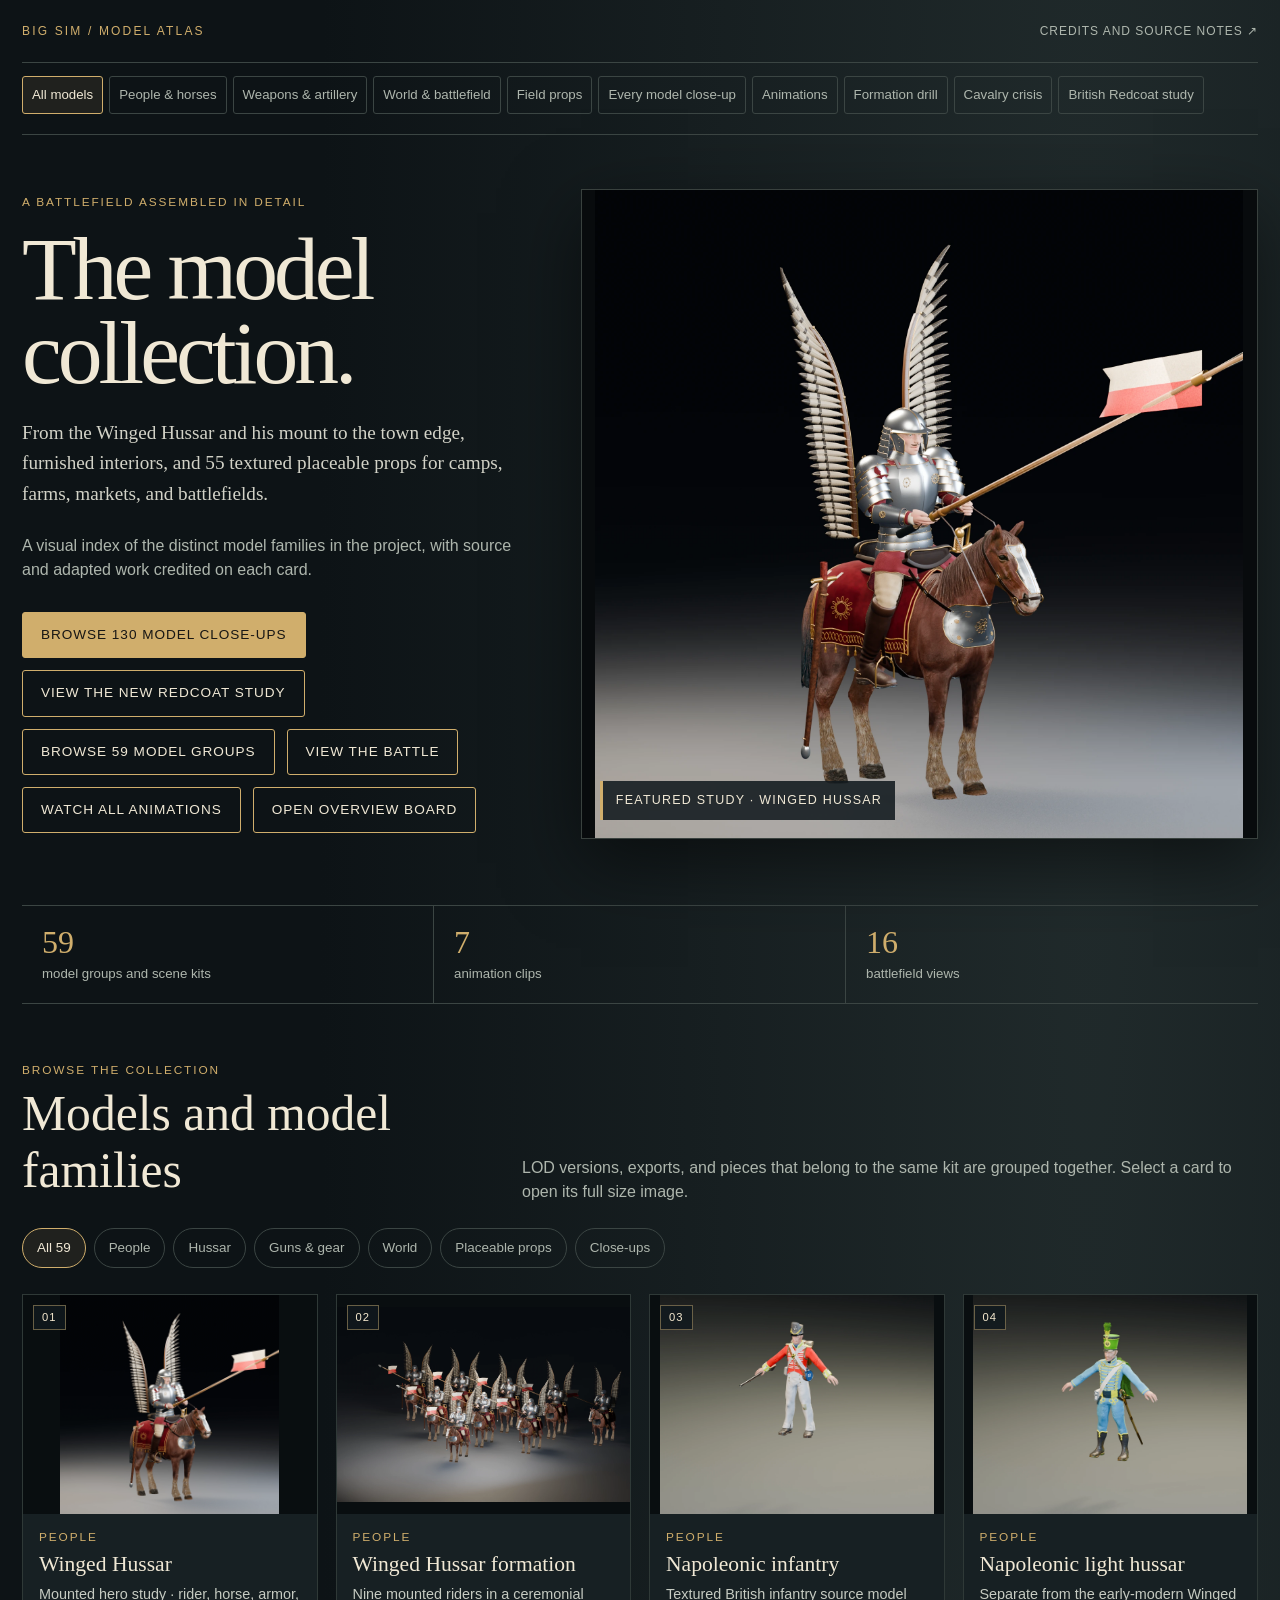
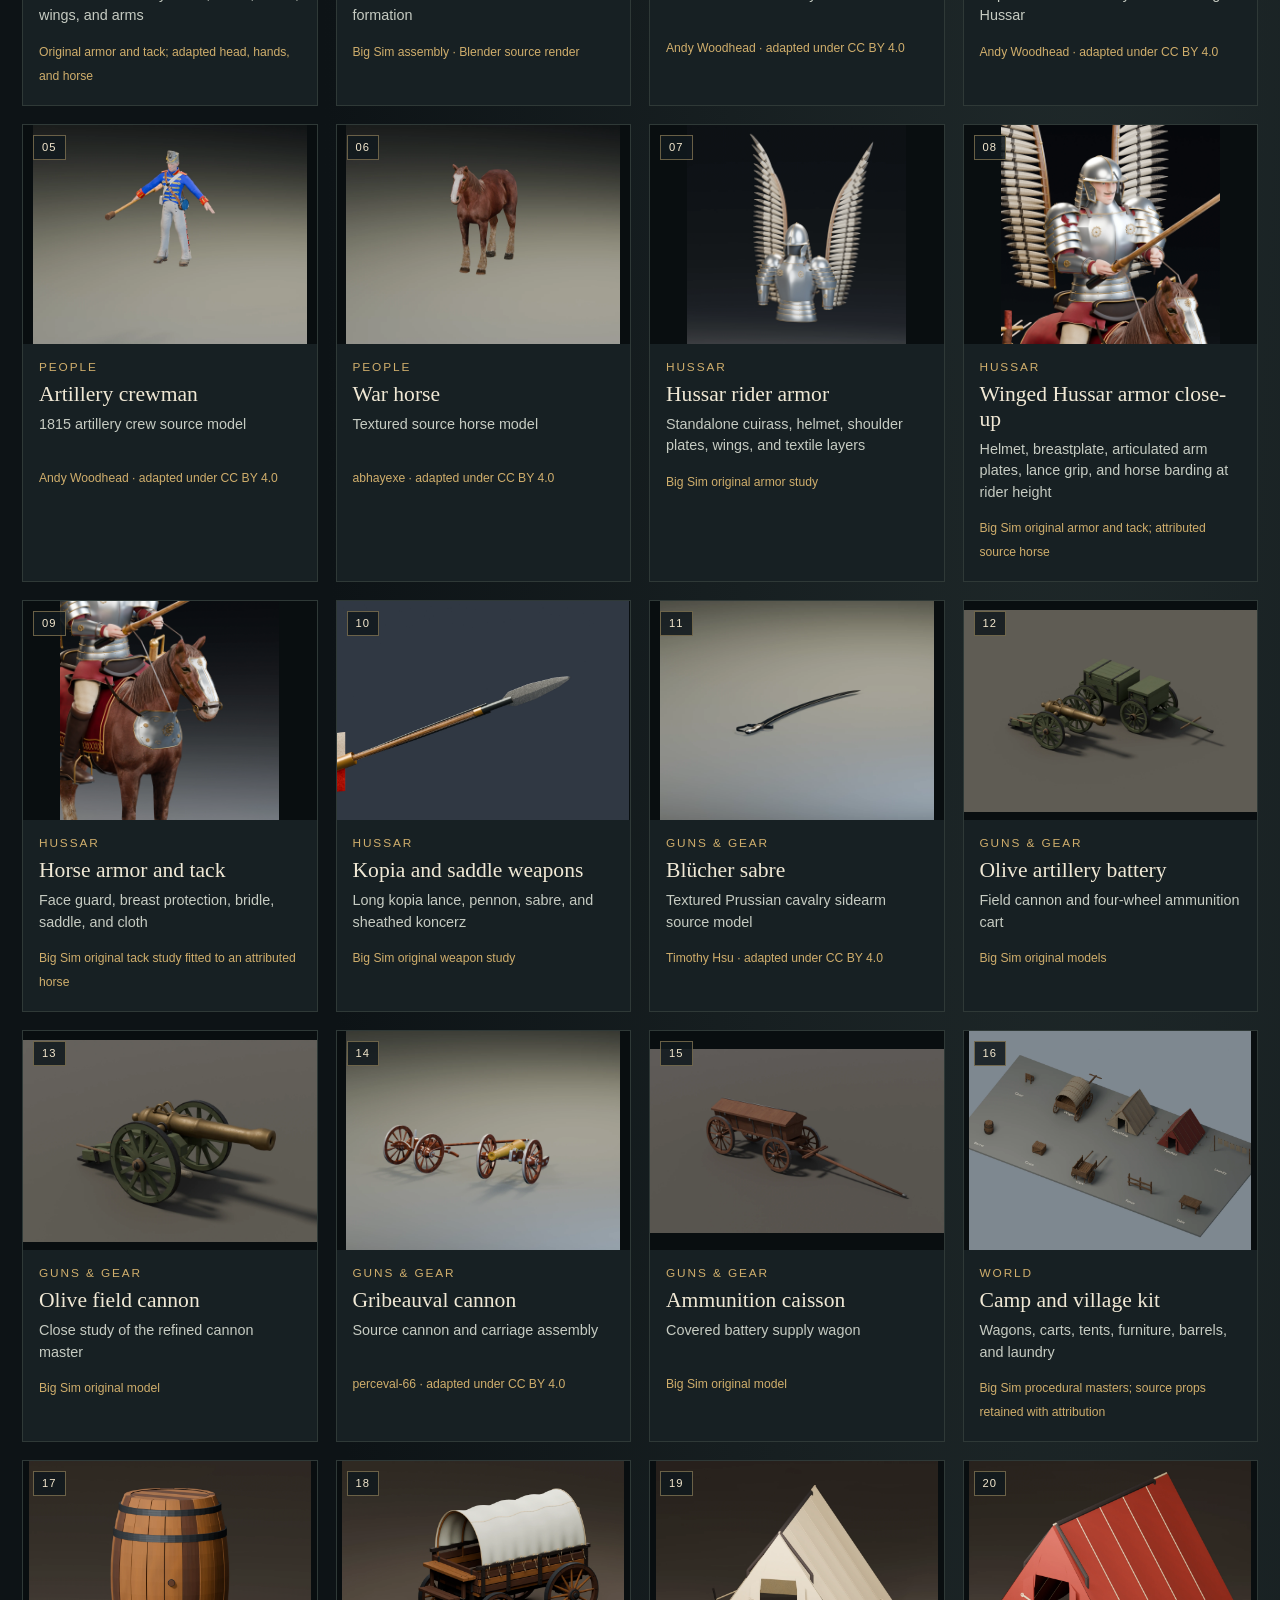
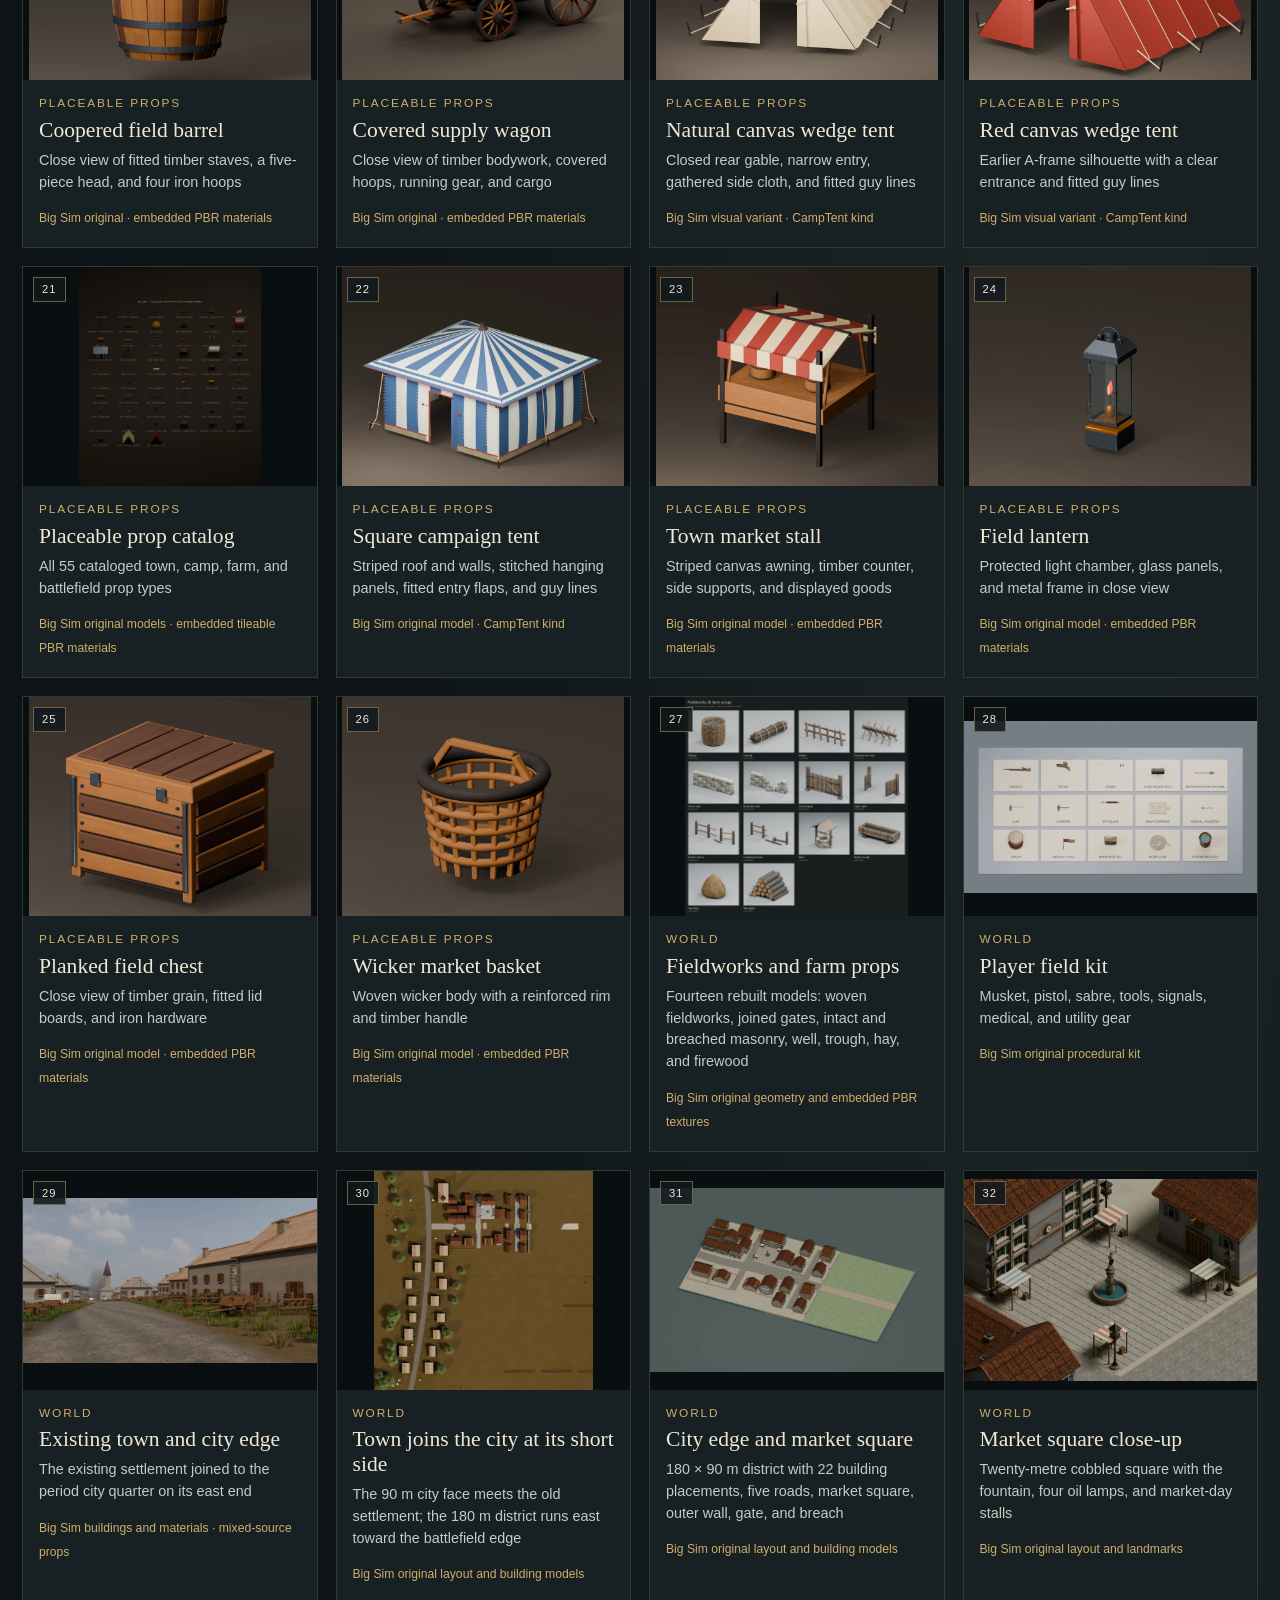
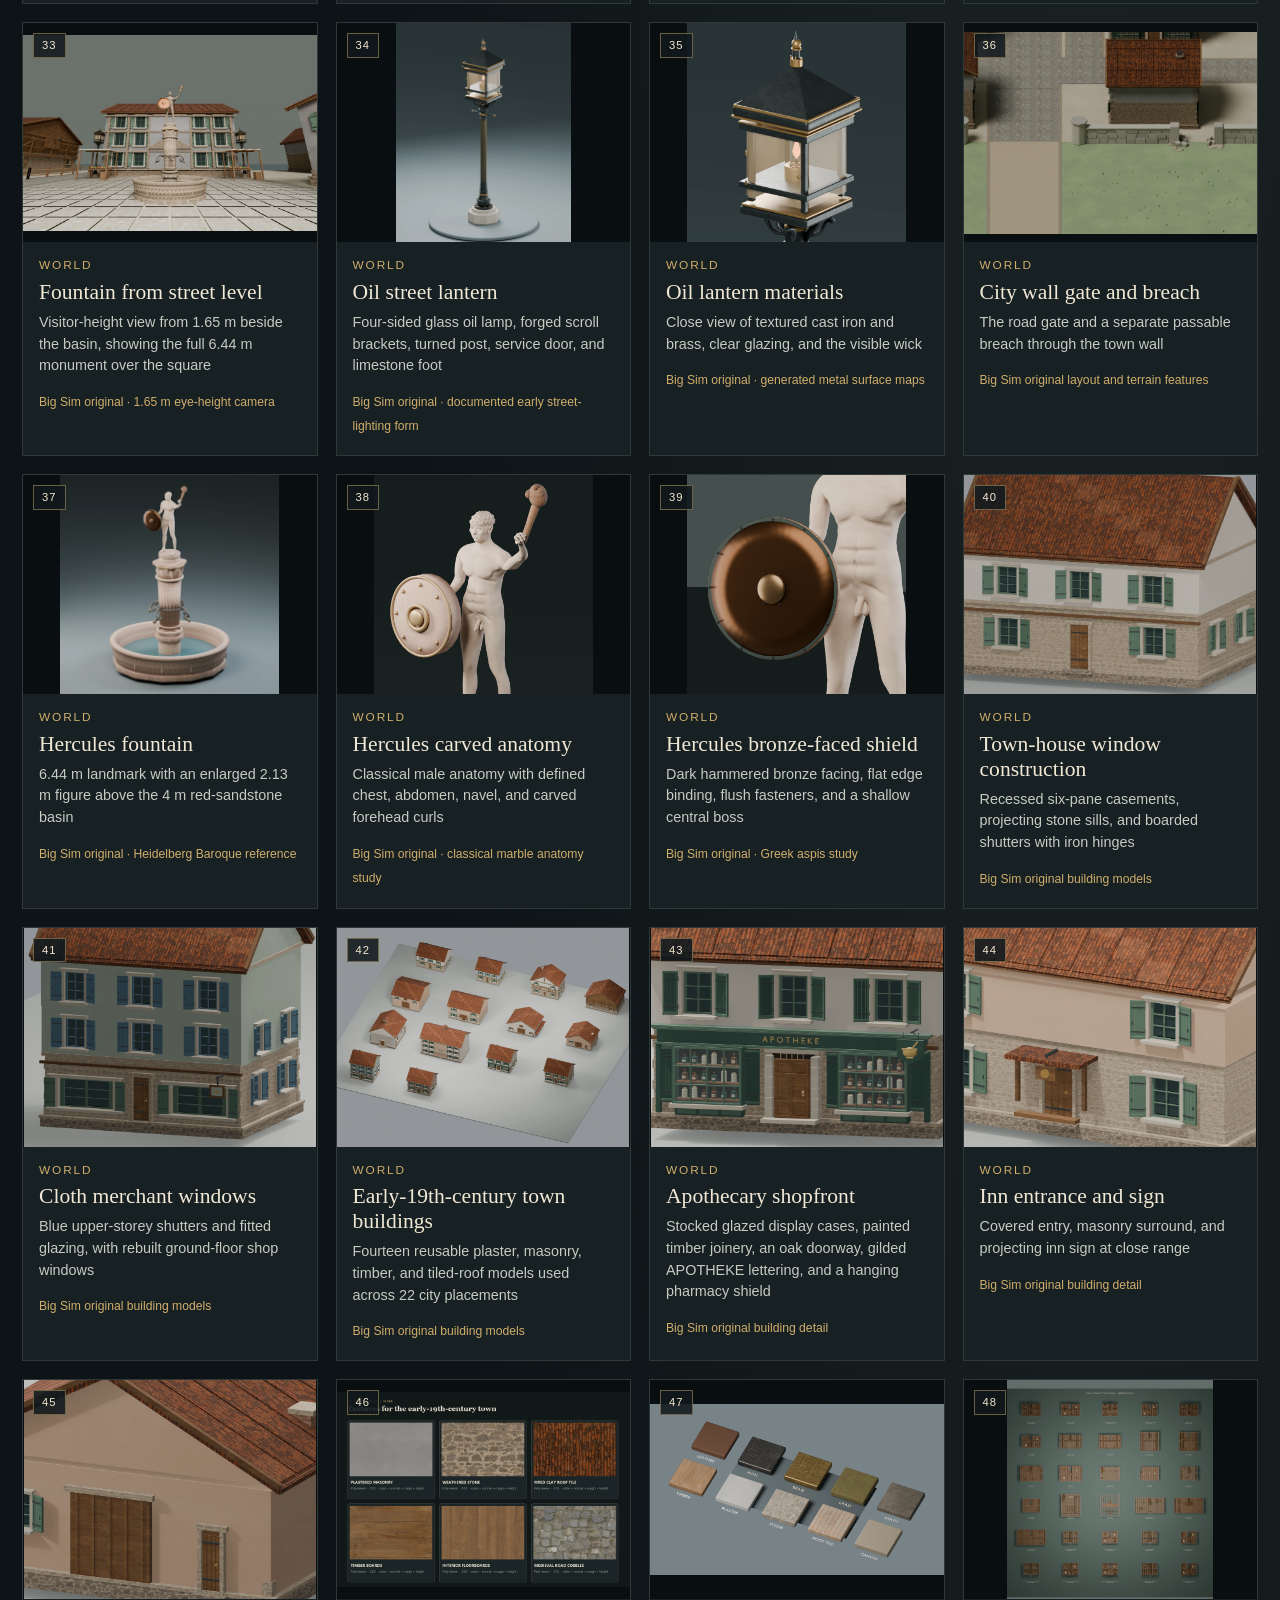
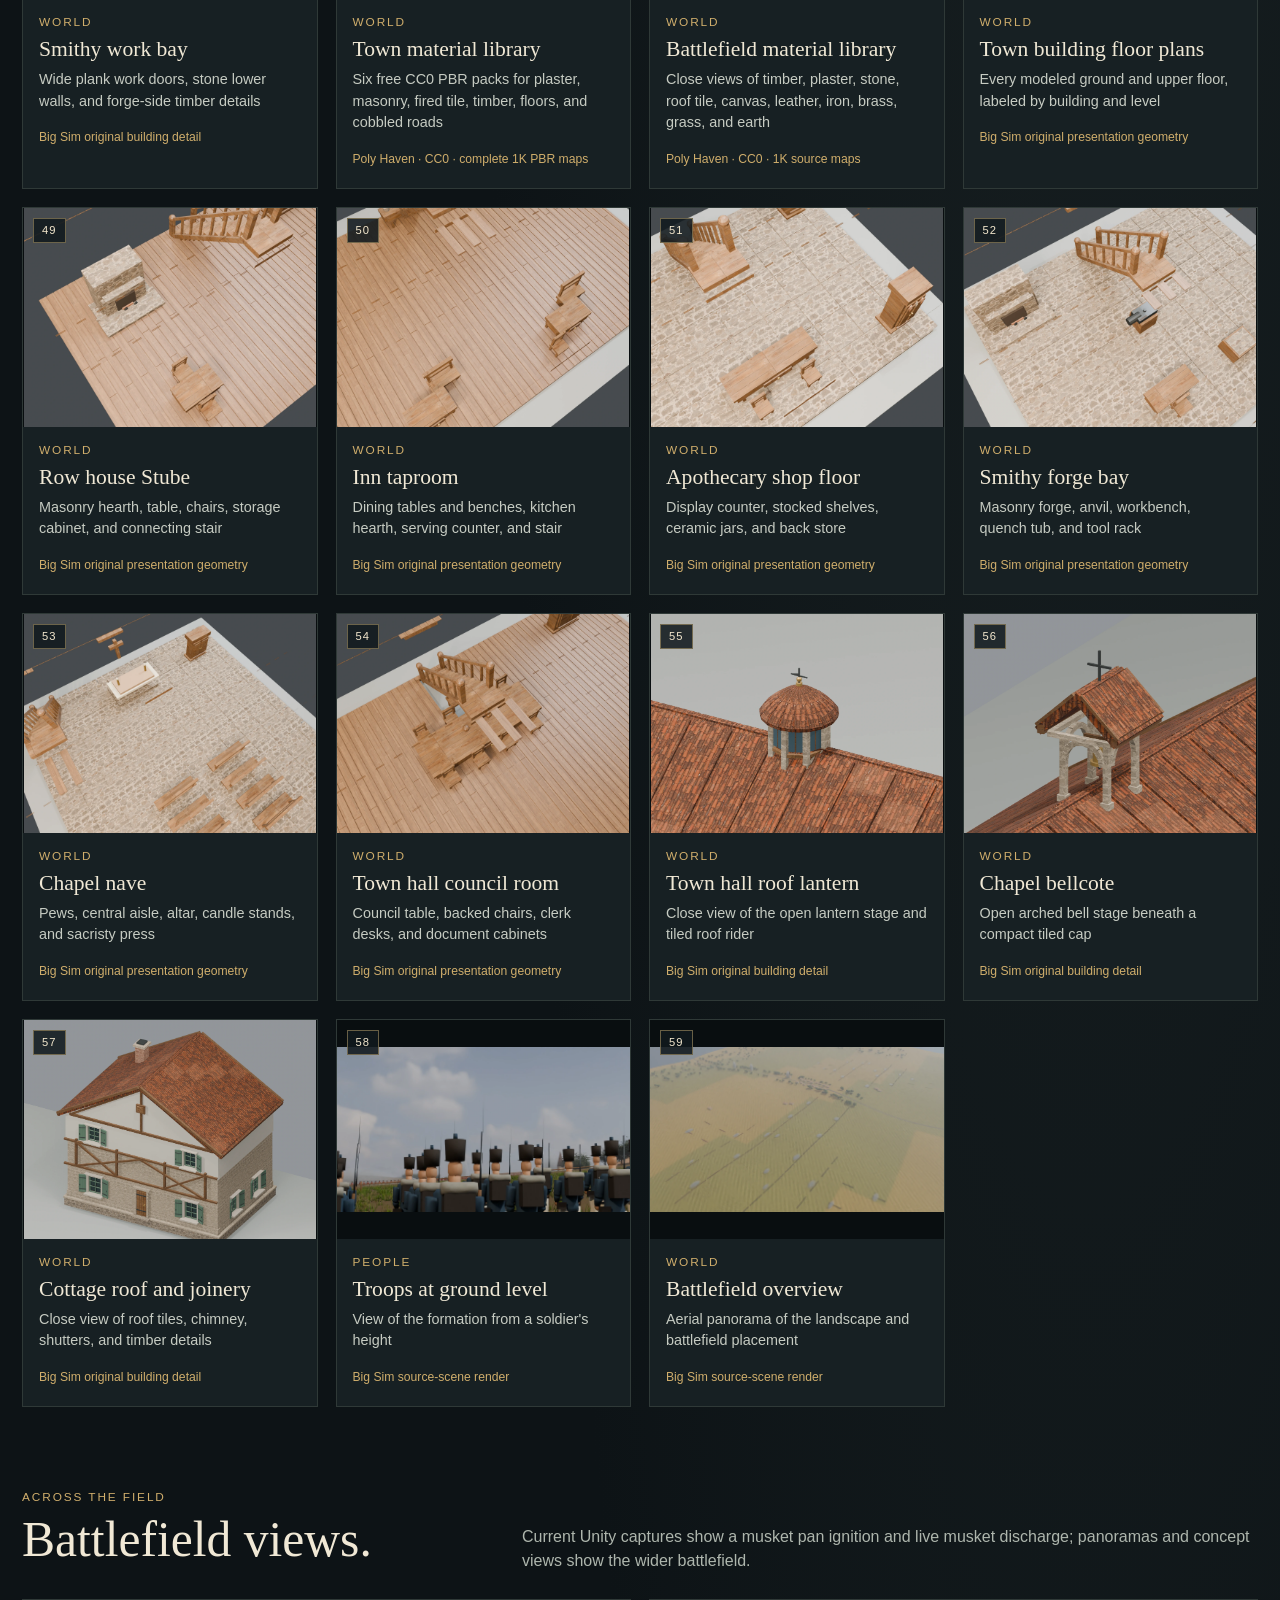
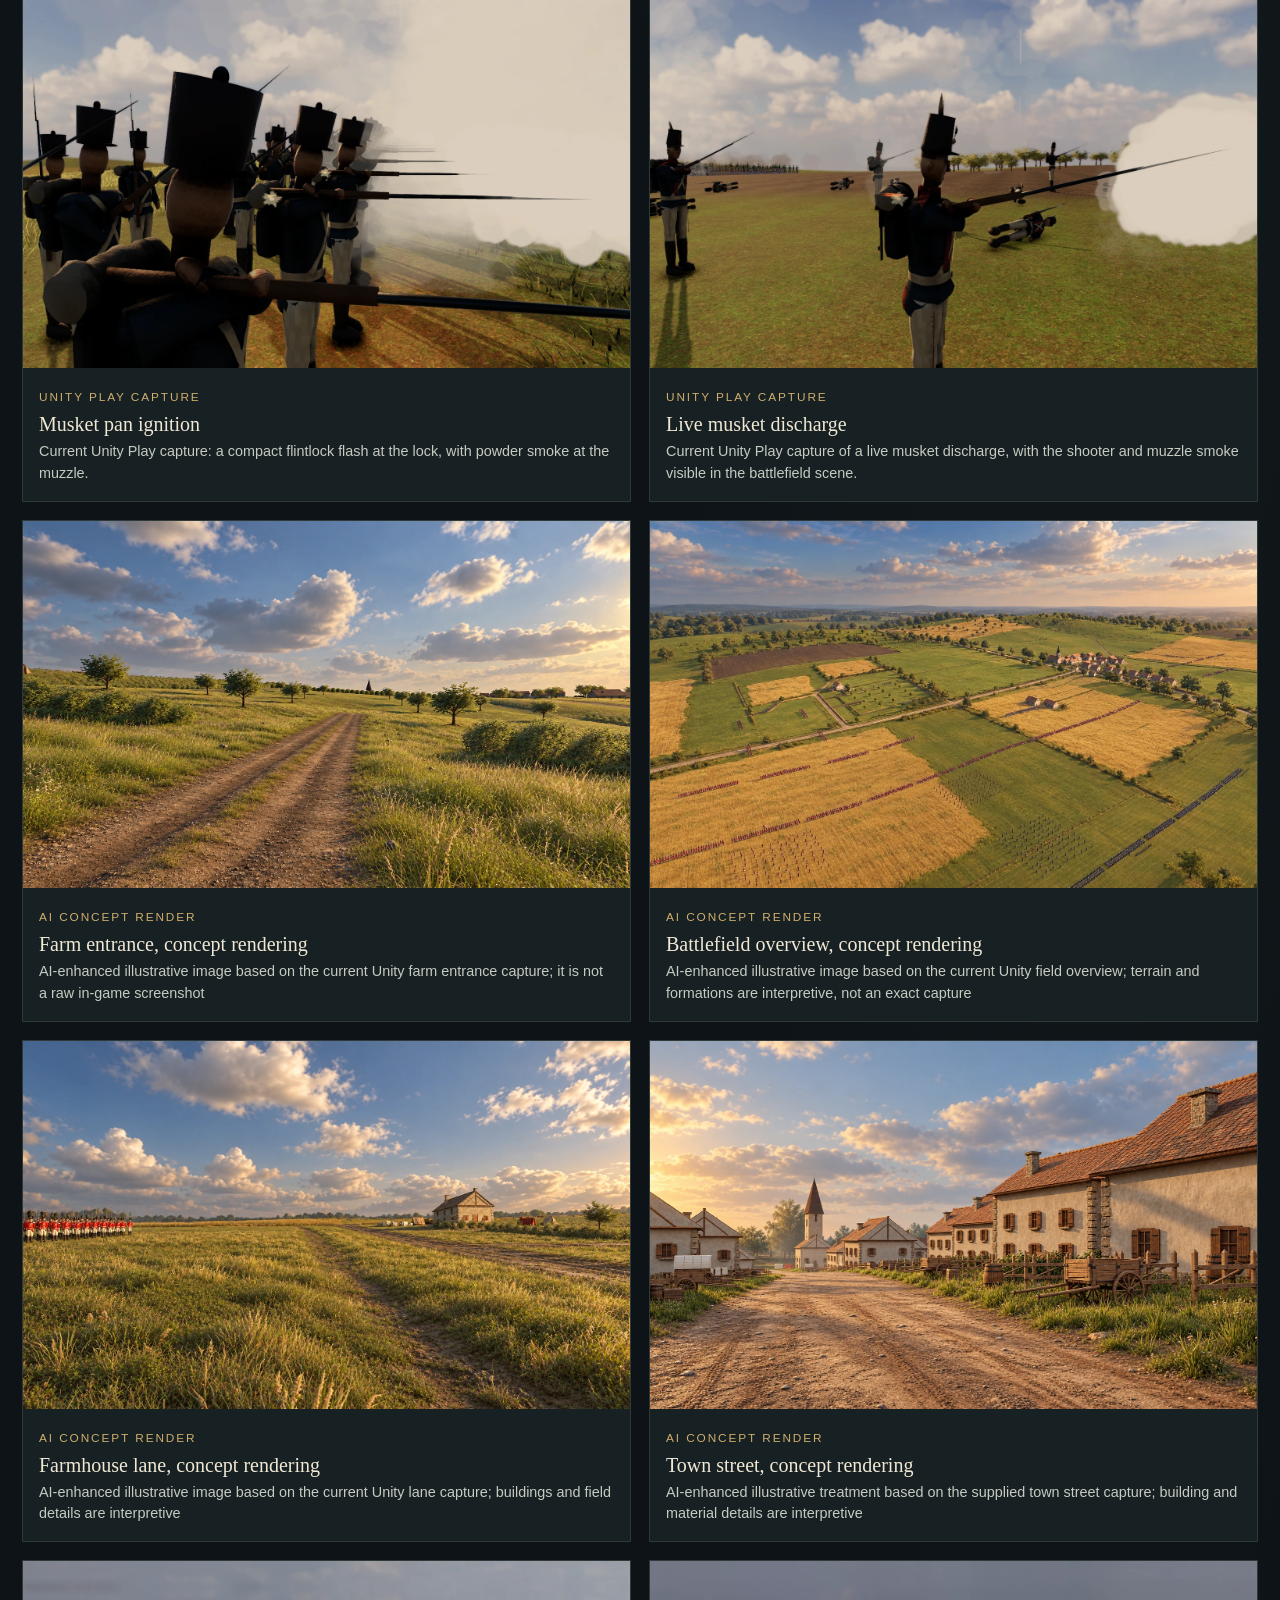
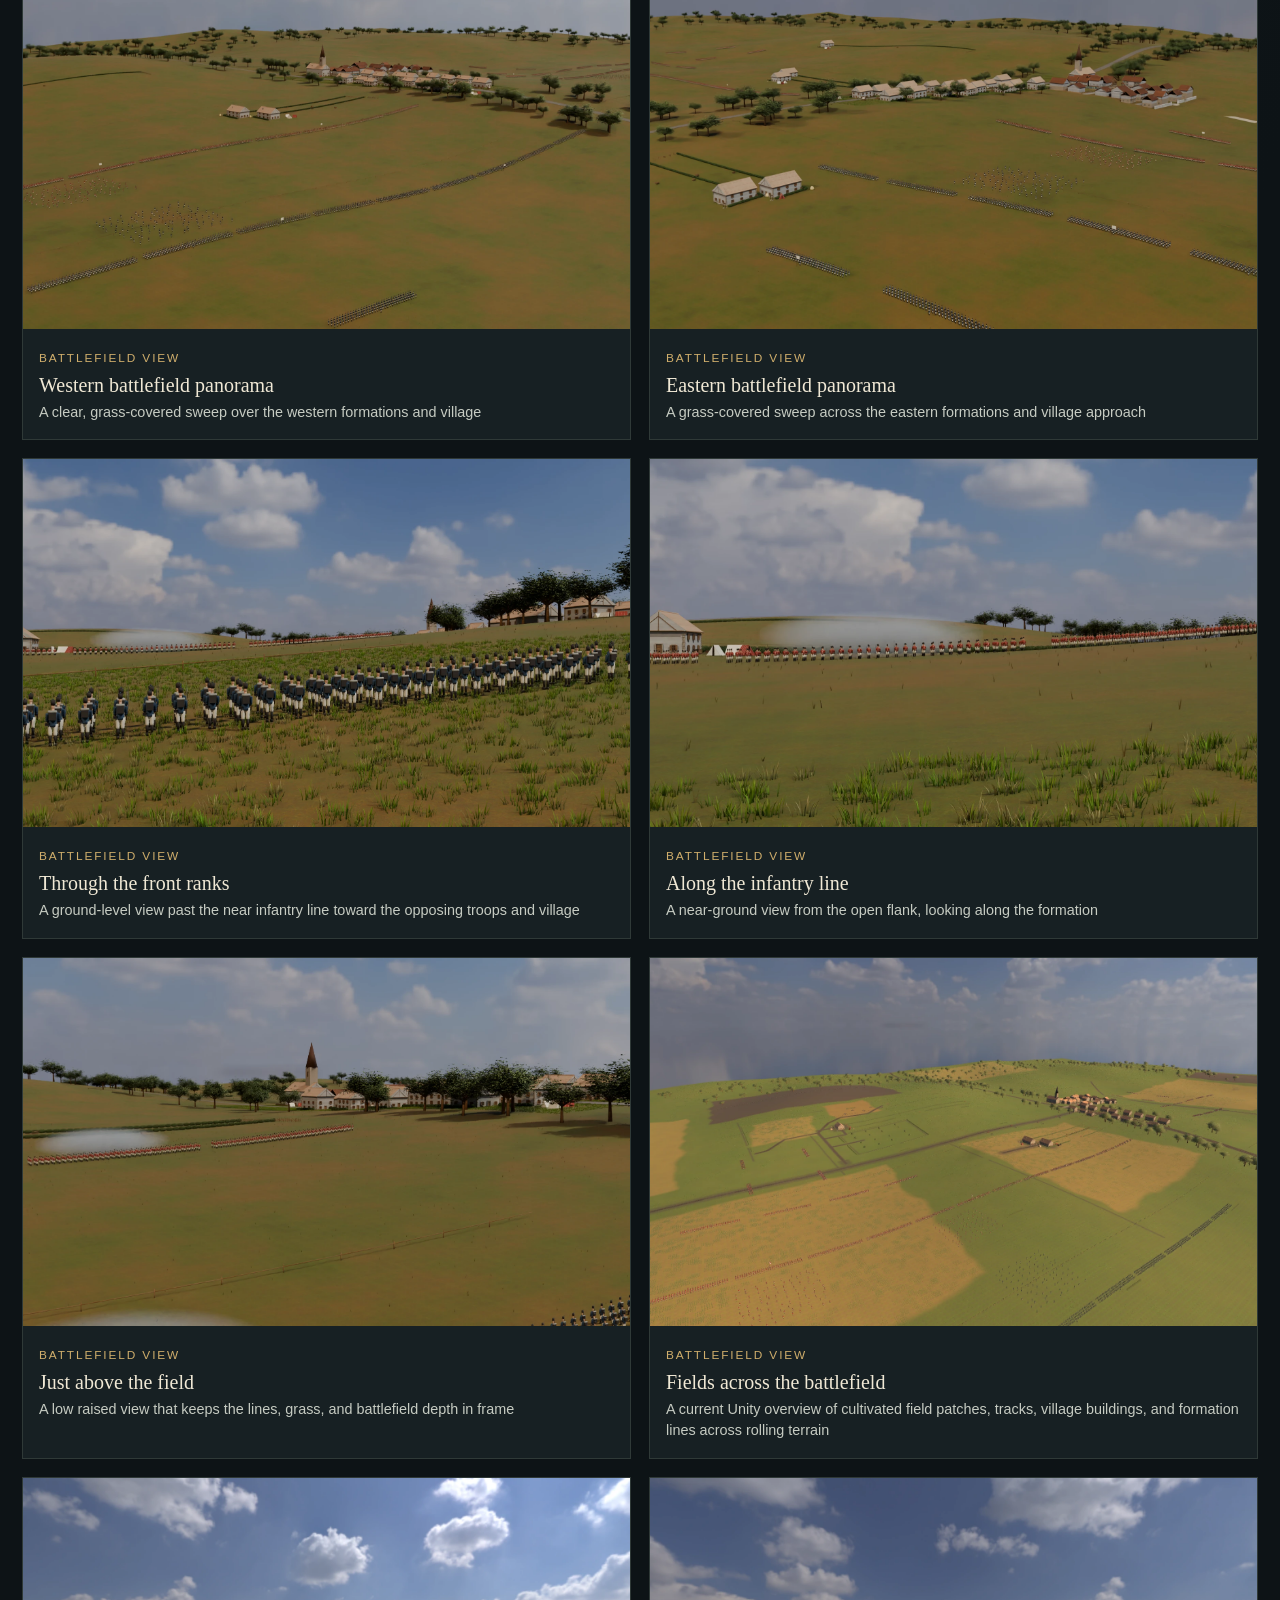
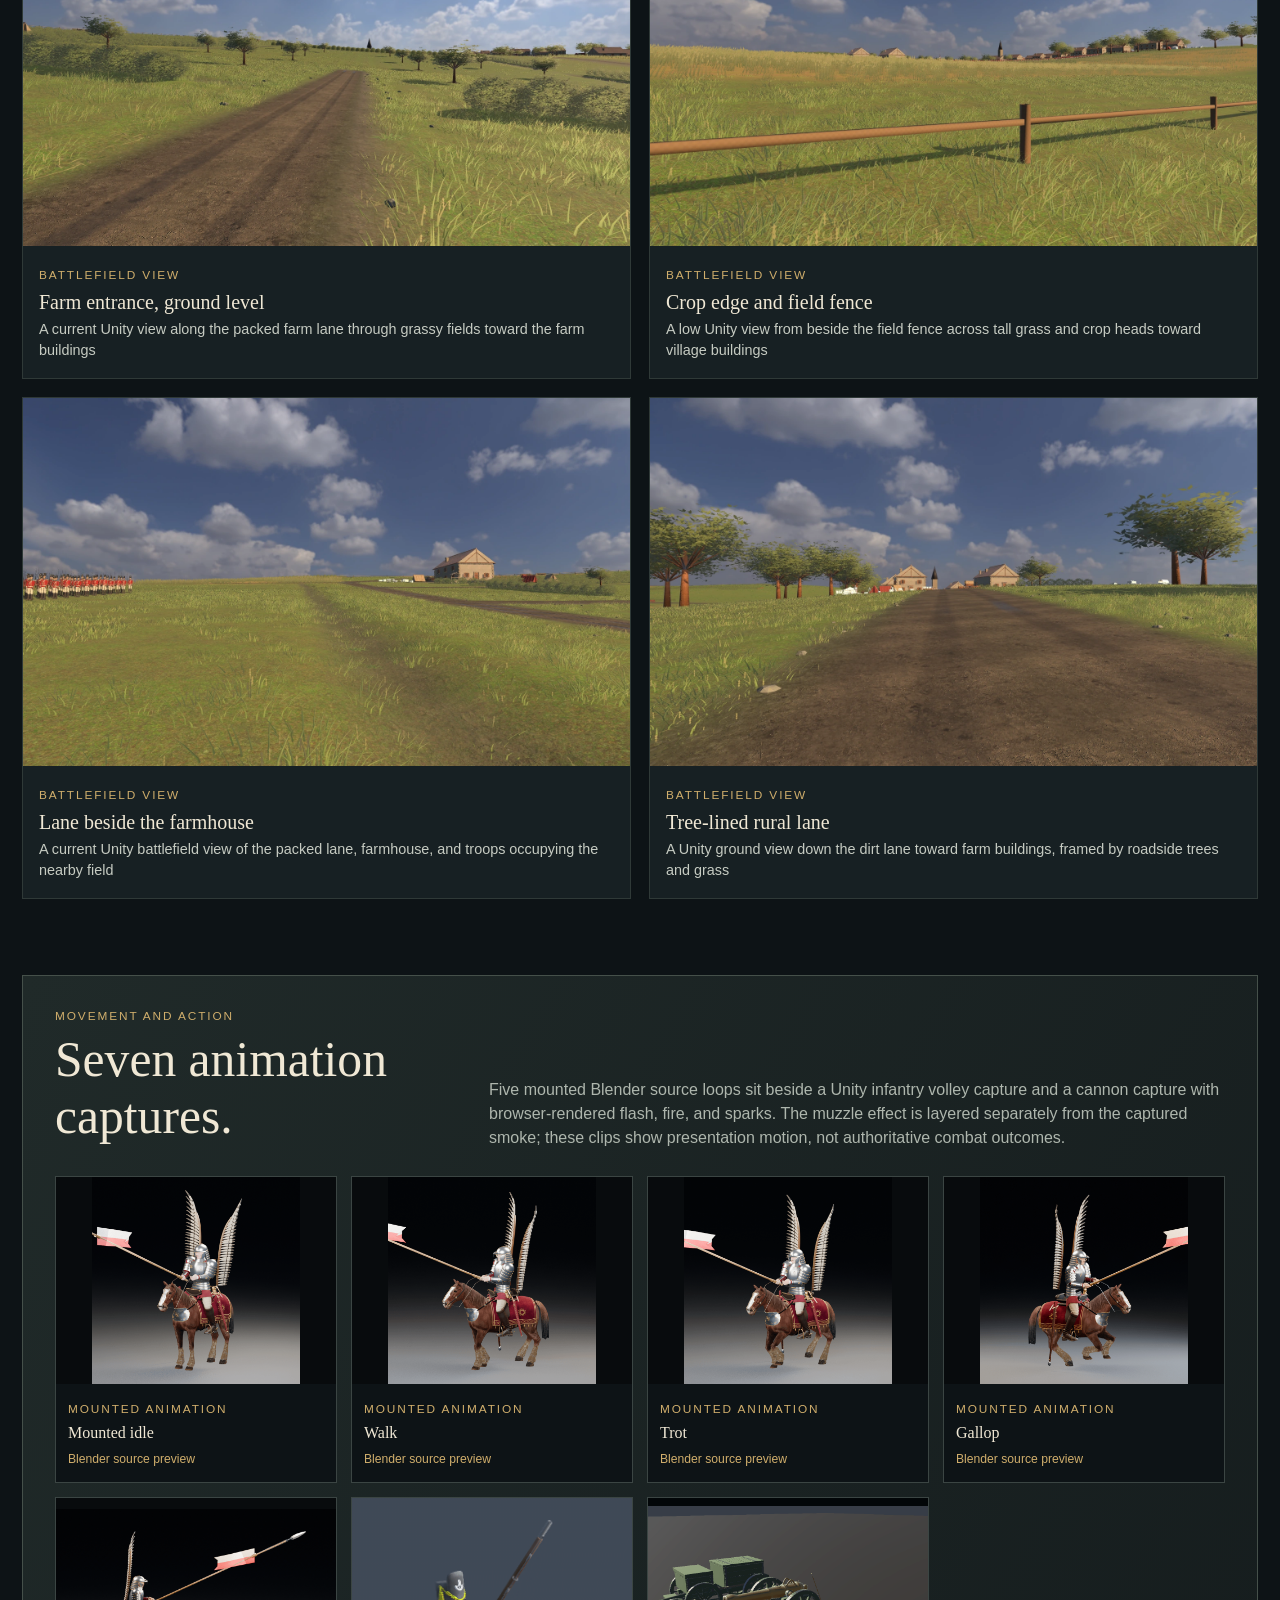
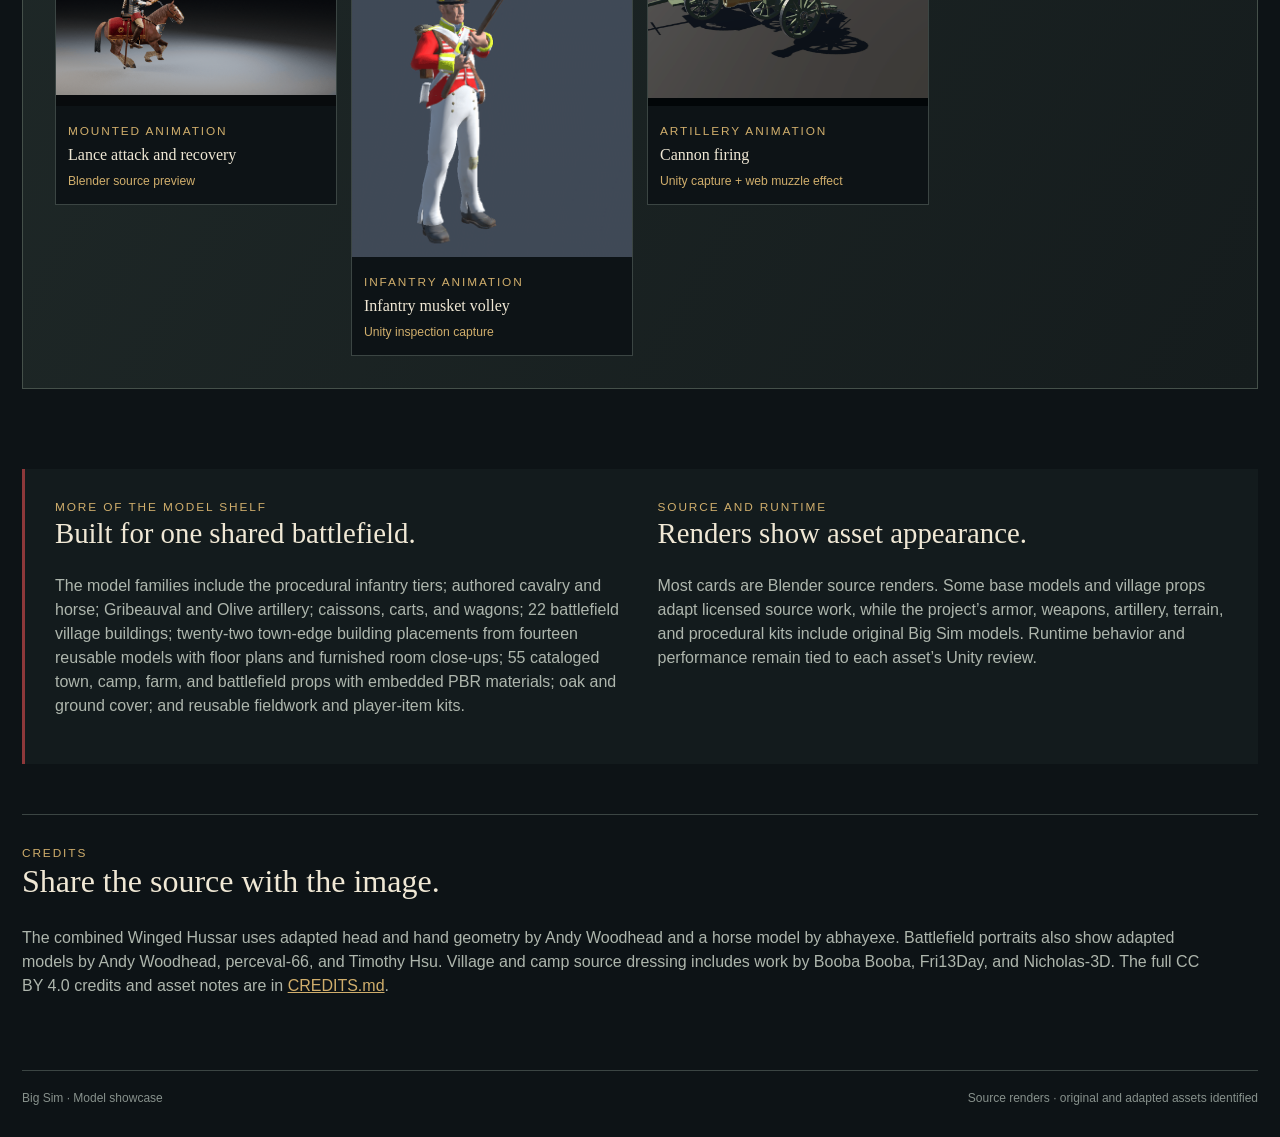
==== commit 0b7be294: "Remove media hash links from gallery navigation" ====
--- a/site/index.html
+++ b/site/index.html
@@ -14,8 +14,8 @@
 .shell{width:min(1480px,calc(100% - 44px));margin:auto}
 .topline{display:flex;justify-content:space-between;align-items:center;padding:22px 0;border-bottom:1px solid var(--line);font-size:.75rem;letter-spacing:.18em;text-transform:uppercase;color:var(--gold)}
 .topline a{text-decoration:none;color:var(--muted);letter-spacing:.08em}
-.category-nav{display:flex;gap:8px;flex-wrap:wrap;padding:13px 0 20px;border-bottom:1px solid var(--line)}
-.category-nav a{border:1px solid var(--line);border-radius:3px;padding:8px 12px;color:var(--muted);font-size:.83rem;text-decoration:none;white-space:nowrap}
+.category-nav{display:flex;gap:6px;flex-wrap:wrap;padding:13px 0 20px;border-bottom:1px solid var(--line)}
+.category-nav a{border:1px solid var(--line);border-radius:3px;padding:8px 9px;color:var(--muted);font-size:.83rem;text-decoration:none;white-space:nowrap}
 .category-nav a:hover,.category-nav a[aria-current=page]{border-color:var(--gold);color:var(--ink);background:#d0ae6c18}
 .hero{display:grid;grid-template-columns:.86fr 1.14fr;gap:48px;align-items:center;padding:54px 0 44px}
 .kicker,.eyebrow{color:var(--gold);font-size:.74rem;letter-spacing:.16em;text-transform:uppercase}
@@ -72,7 +72,7 @@
 <body>
 <div class="shell">
   <div class="topline"><span>Big Sim / Model atlas</span><a href="CREDITS.md">Credits and source notes ↗</a></div>
-  <nav class="category-nav" aria-label="Showcase categories"><a href="index.html" aria-current="page">All models</a><a href="people-horses.html">People &amp; horses</a><a href="weapons-artillery.html">Weapons &amp; artillery</a><a href="world-battlefield.html">World &amp; battlefield</a><a href="field-props.html">Field props</a><a href="model-closeups.html">Every model close-up</a><a href="animations.html">Animations</a><a href="formation-drill.html">Formation drill</a><a href="cavalry-crisis.html">Cavalry crisis</a><a href="redcoat-study.html">British Redcoat study</a><a href="media-manifest.json">Media hashes</a></nav>
+  <nav class="category-nav" aria-label="Showcase categories"><a href="index.html" aria-current="page">All models</a><a href="people-horses.html">People &amp; horses</a><a href="weapons-artillery.html">Weapons &amp; artillery</a><a href="world-battlefield.html">World &amp; battlefield</a><a href="field-props.html">Field props</a><a href="model-closeups.html">Every model close-up</a><a href="animations.html">Animations</a><a href="formation-drill.html">Formation drill</a><a href="cavalry-crisis.html">Cavalry crisis</a><a href="redcoat-study.html">British Redcoat study</a></nav>
   <header class="hero">
     <div>
       <div class="kicker">A battlefield assembled in detail</div>
@@ -537,7 +537,7 @@
     <div><div class="kicker">Source and runtime</div><h2>Renders show asset appearance.</h2><p>Most cards are Blender source renders. Some base models and village props adapt licensed source work, while the project’s armor, weapons, artillery, terrain, and procedural kits include original Big Sim models. Runtime behavior and performance remain tied to each asset’s Unity review.</p></div>
   </section>
   <section class="credits" id="credits"><div class="kicker">Credits</div><h2>Share the source with the image.</h2><p>The combined Winged Hussar uses adapted head and hand geometry by Andy Woodhead and a horse model by abhayexe. Battlefield portraits also show adapted models by Andy Woodhead, perceval-66, and Timothy Hsu. Village and camp source dressing includes work by Booba Booba, Fri13Day, and Nicholas-3D. The full CC BY 4.0 credits and asset notes are in <a href="CREDITS.md">CREDITS.md</a>.</p></section>
-  <footer><span>Big Sim · Model showcase · <a href="media-manifest.json">Media hash manifest</a></span><span>Source renders · original and adapted assets identified</span></footer>
+  <footer><span>Big Sim · Model showcase</span><span>Source renders · original and adapted assets identified</span></footer>
 </div>
 <script>
 const filters = document.querySelectorAll('[data-filter]');
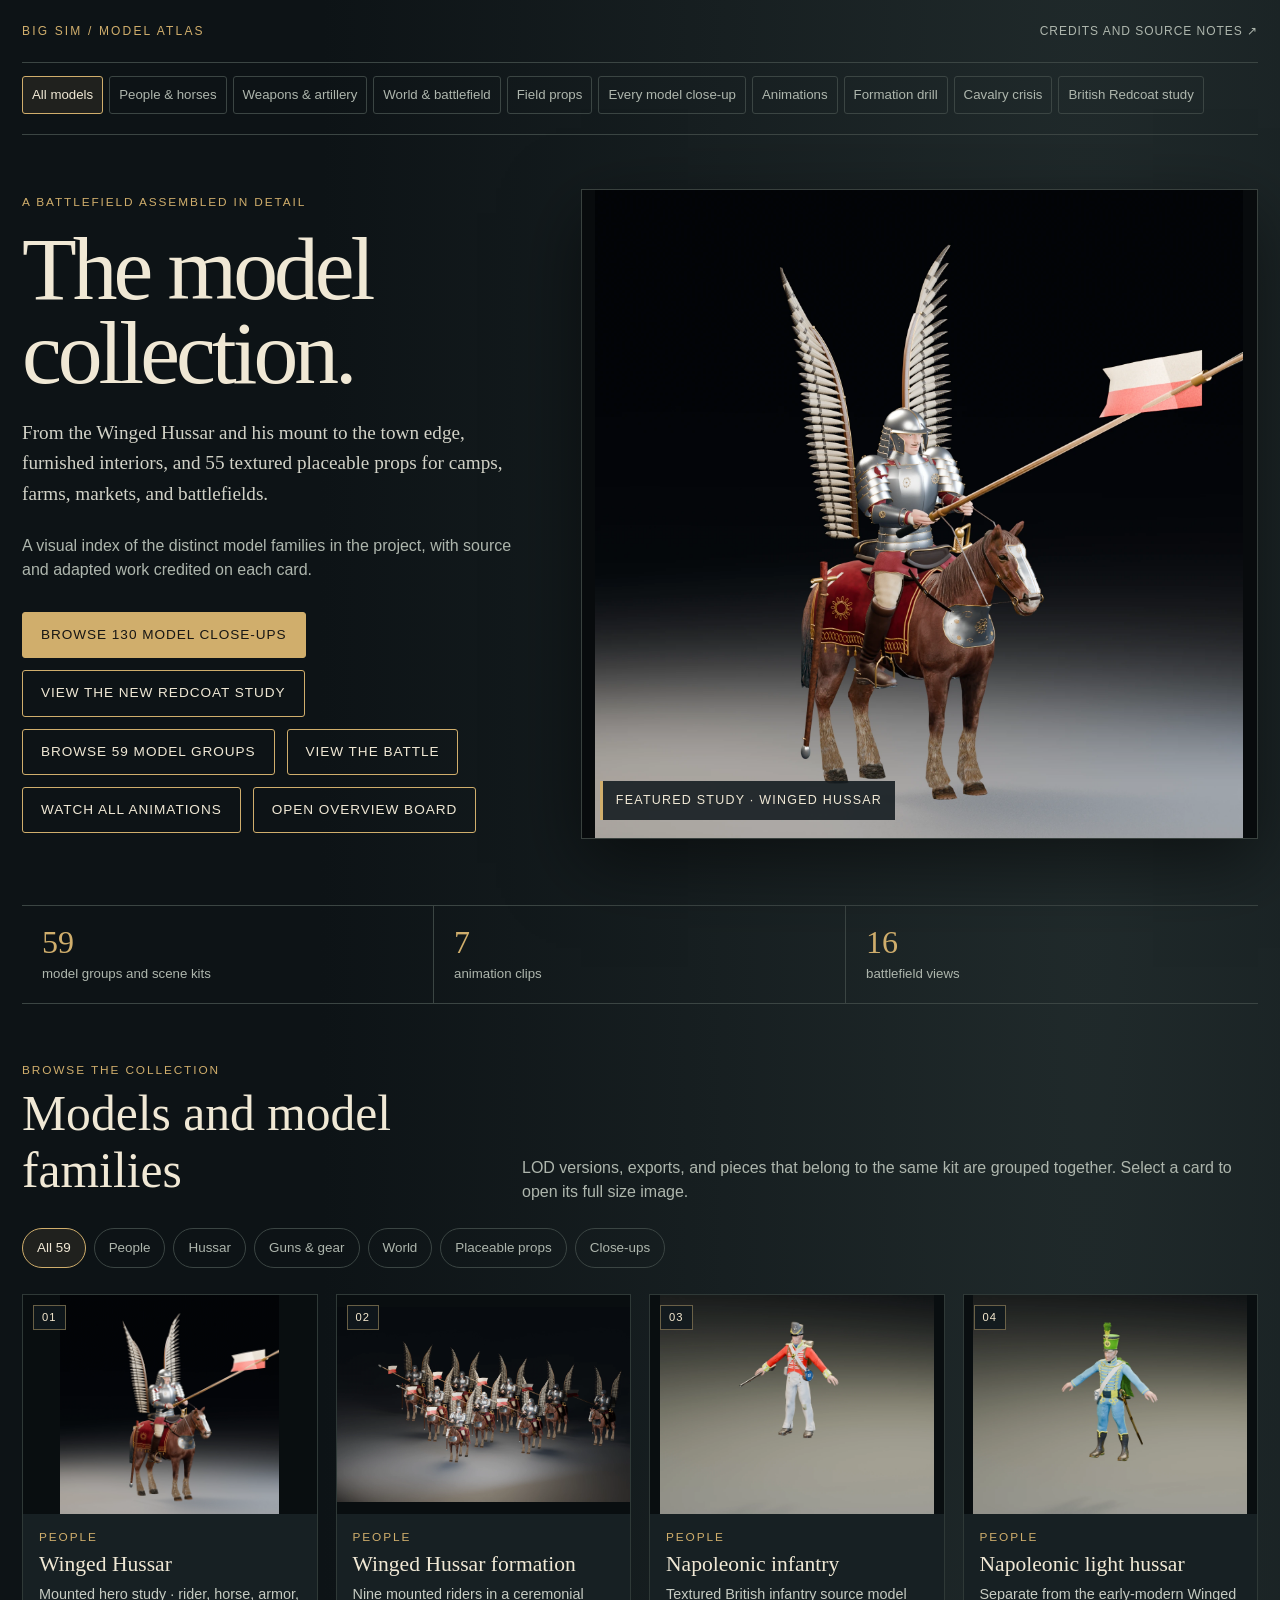
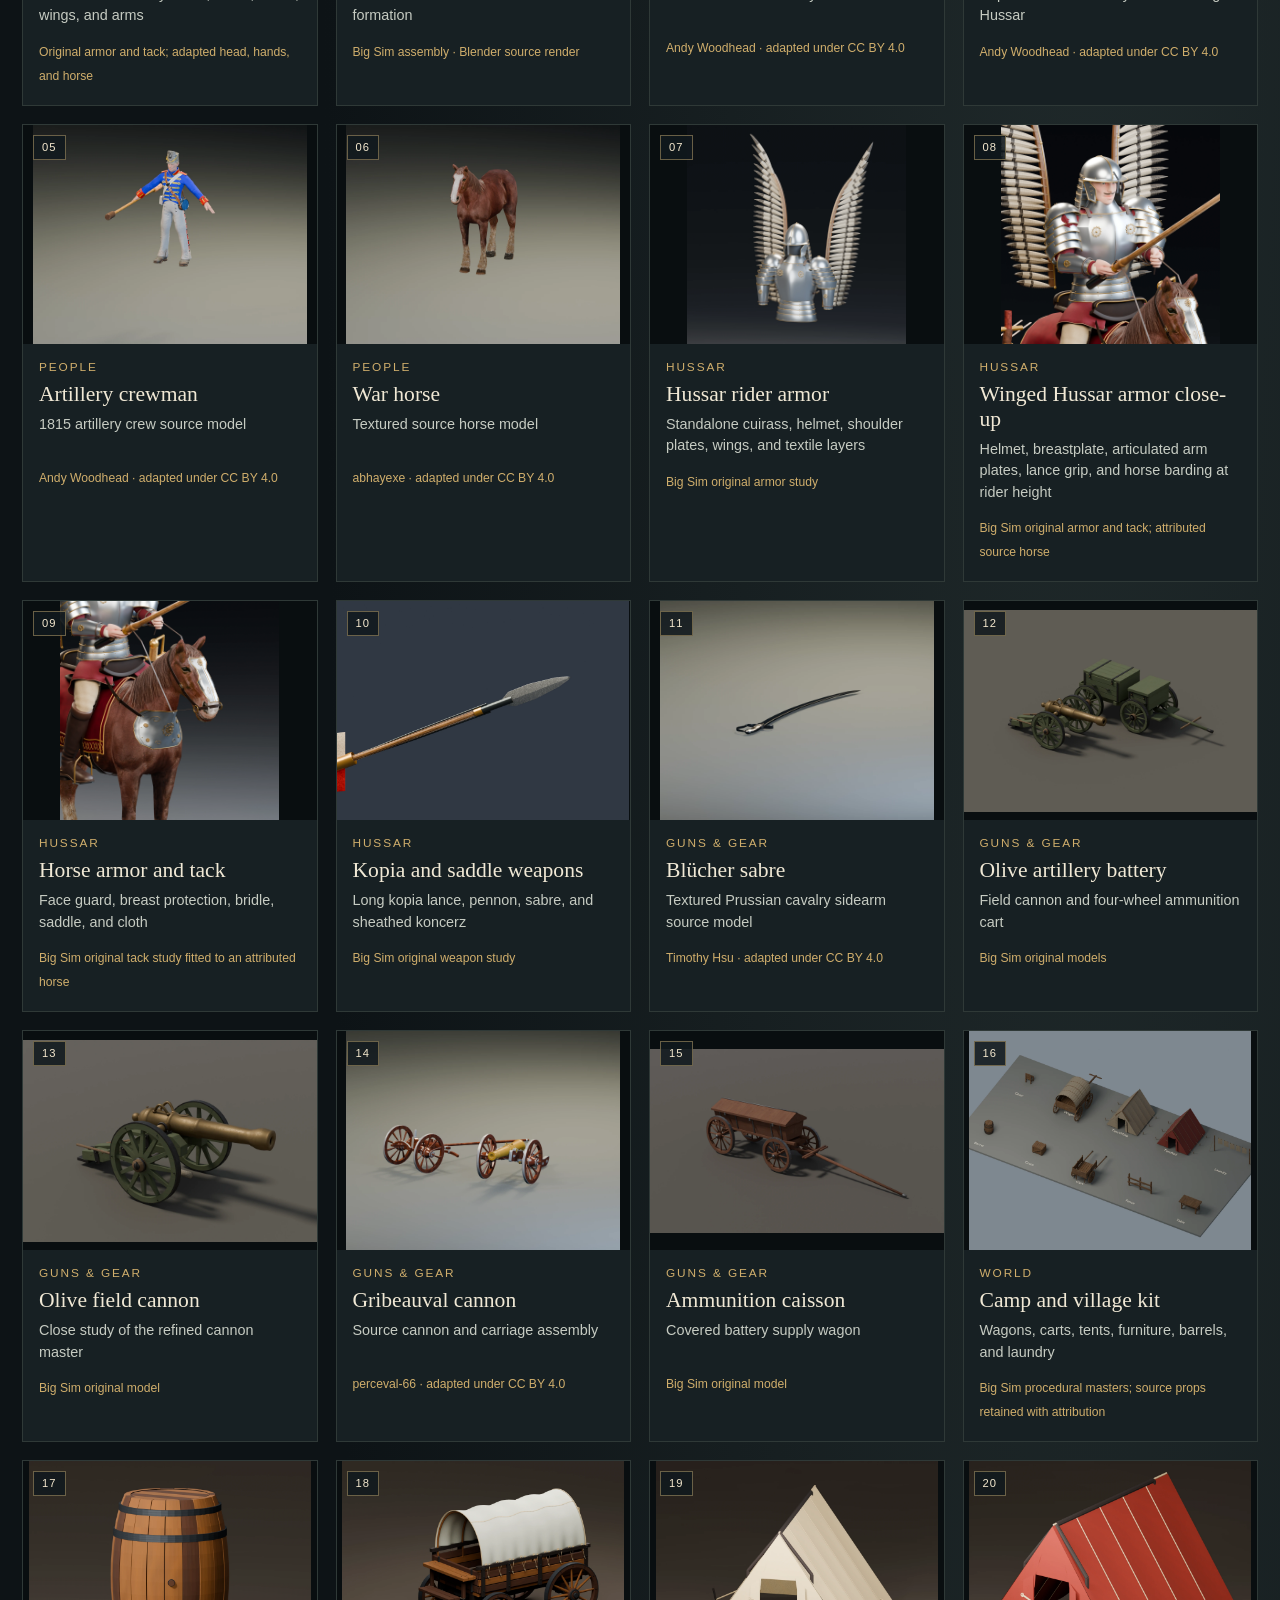
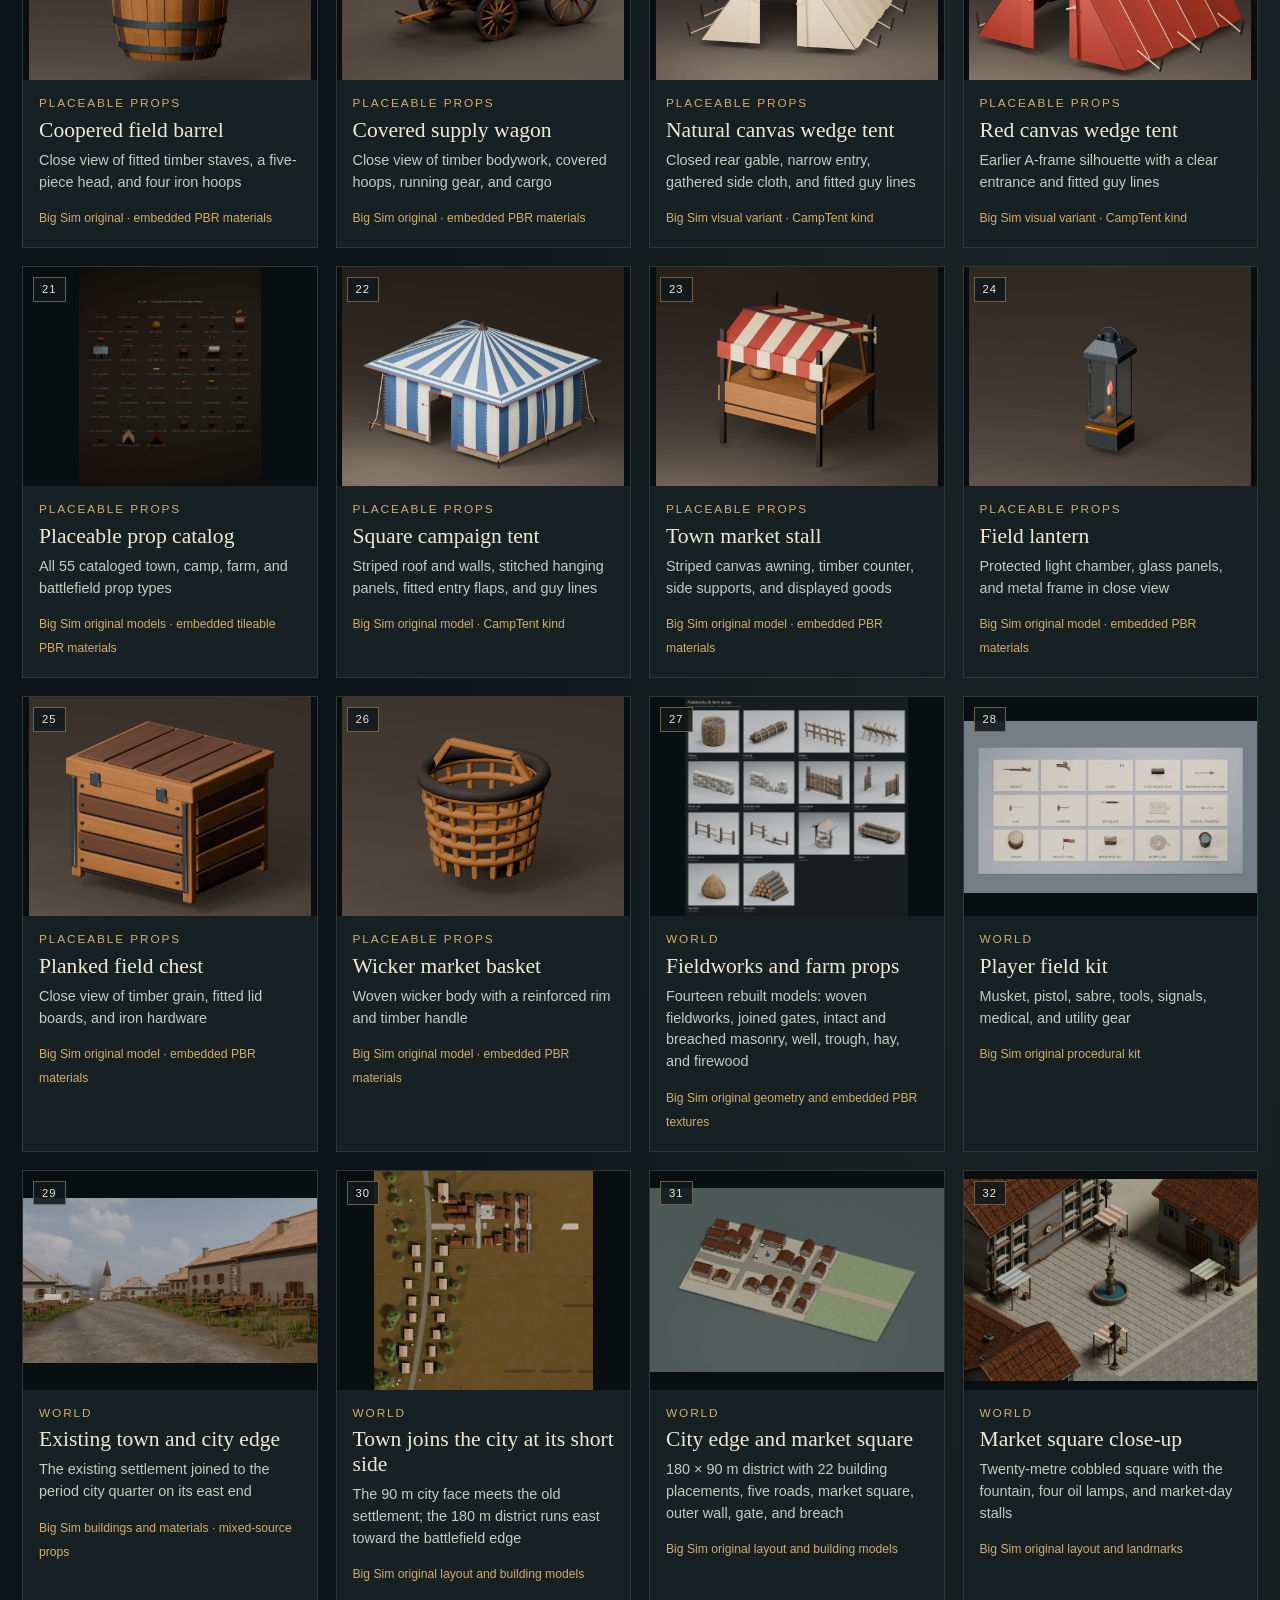
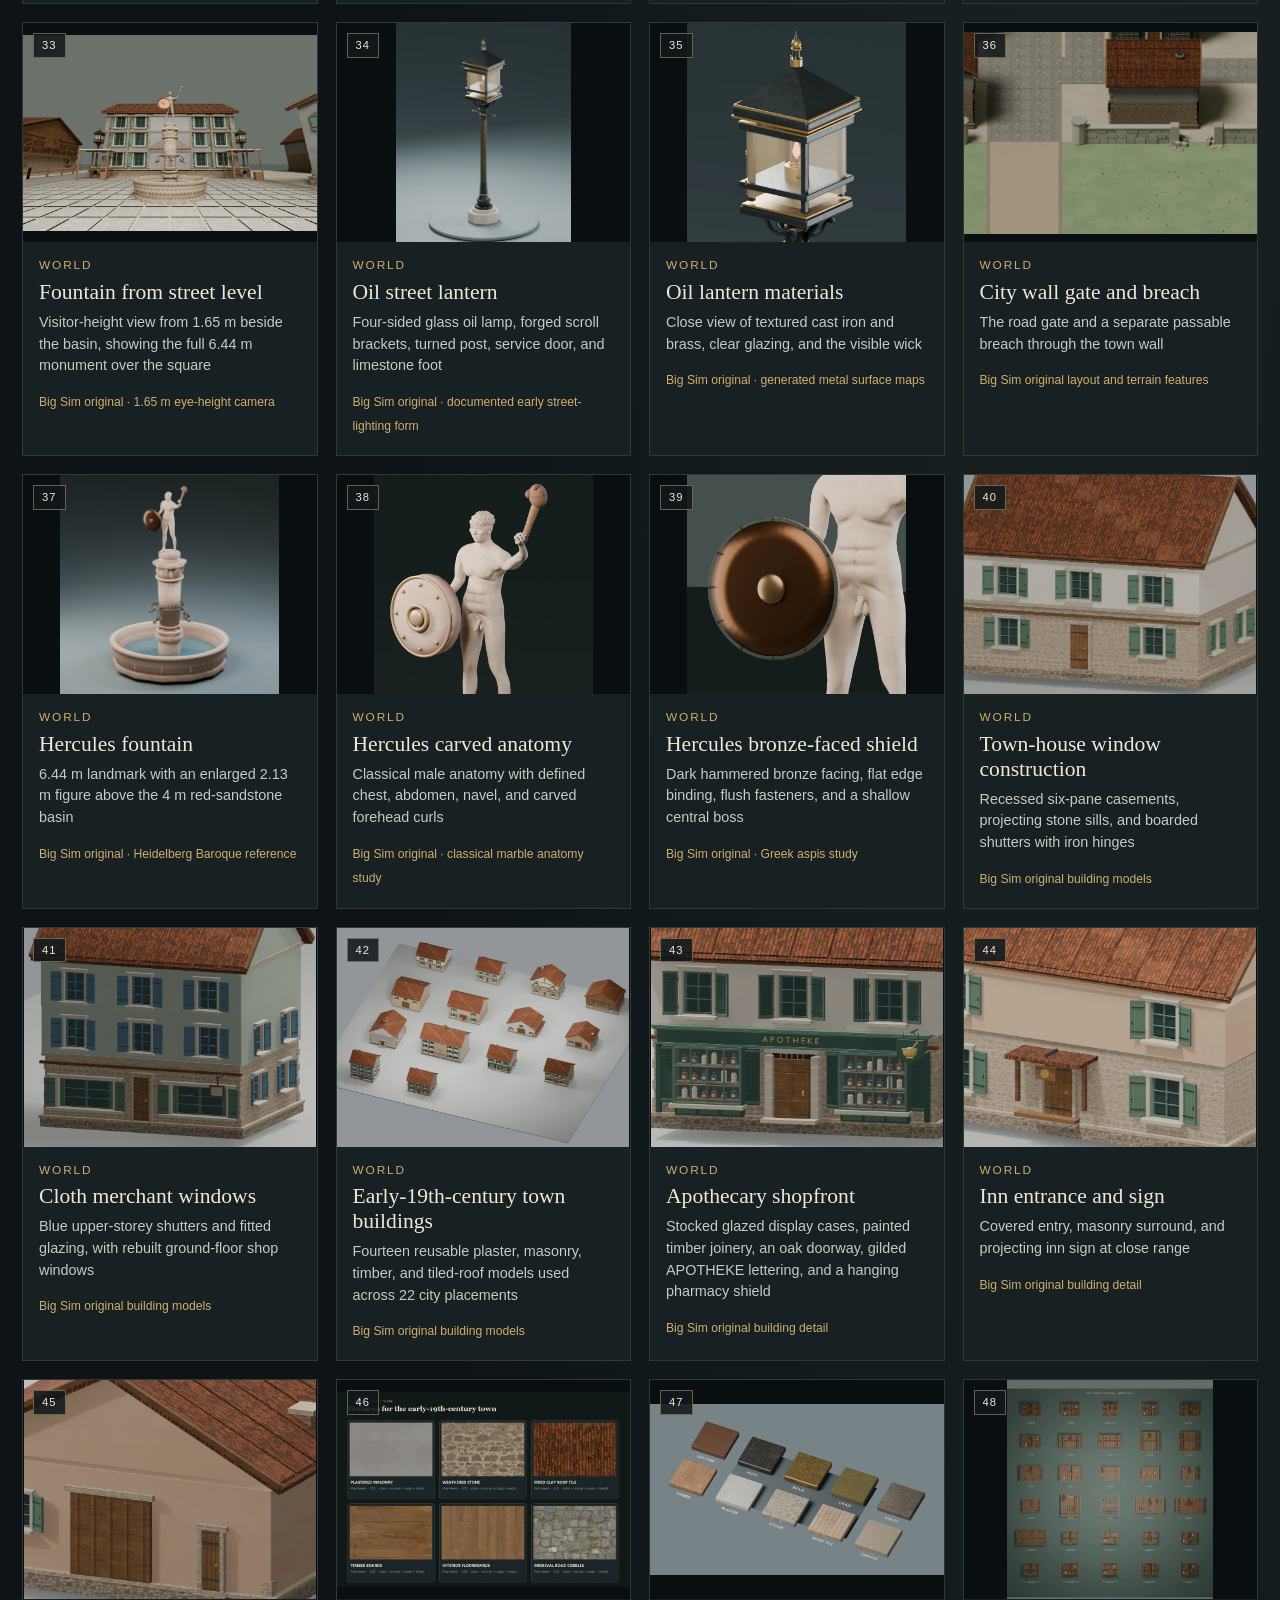
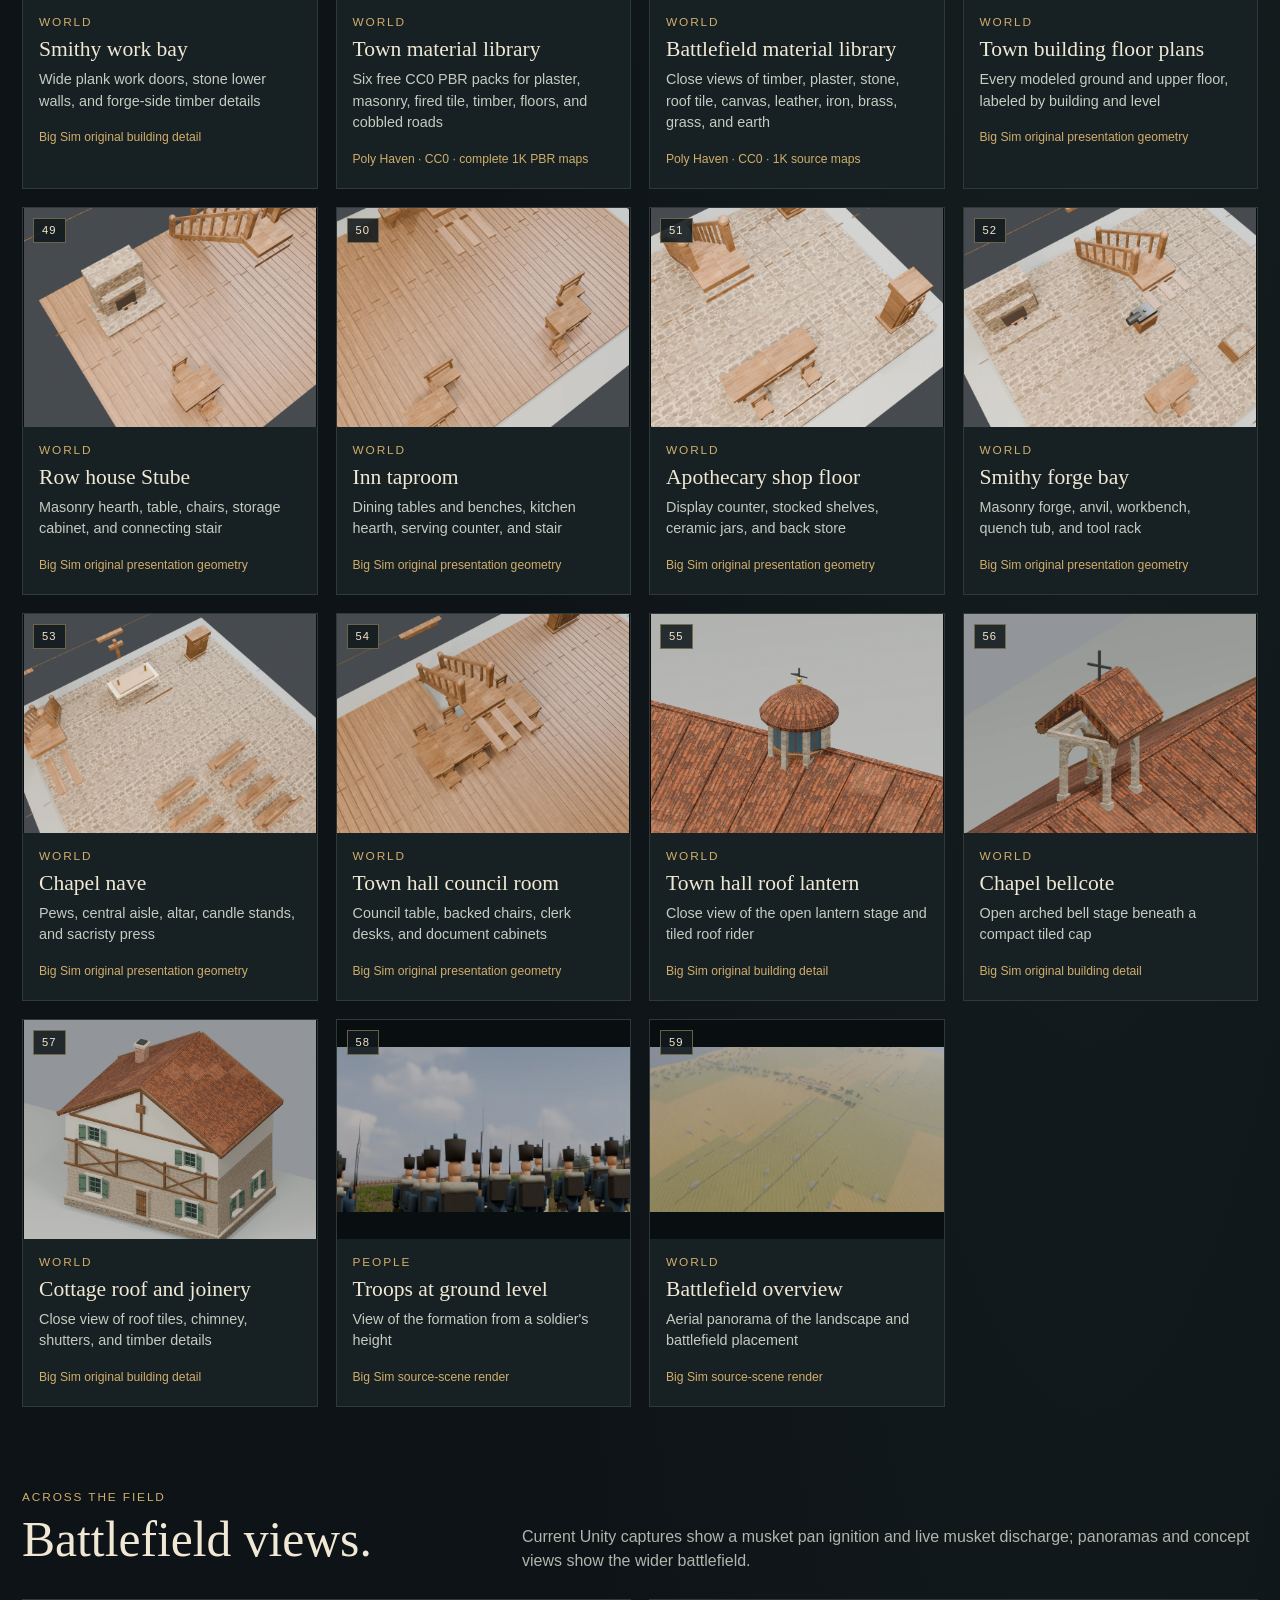
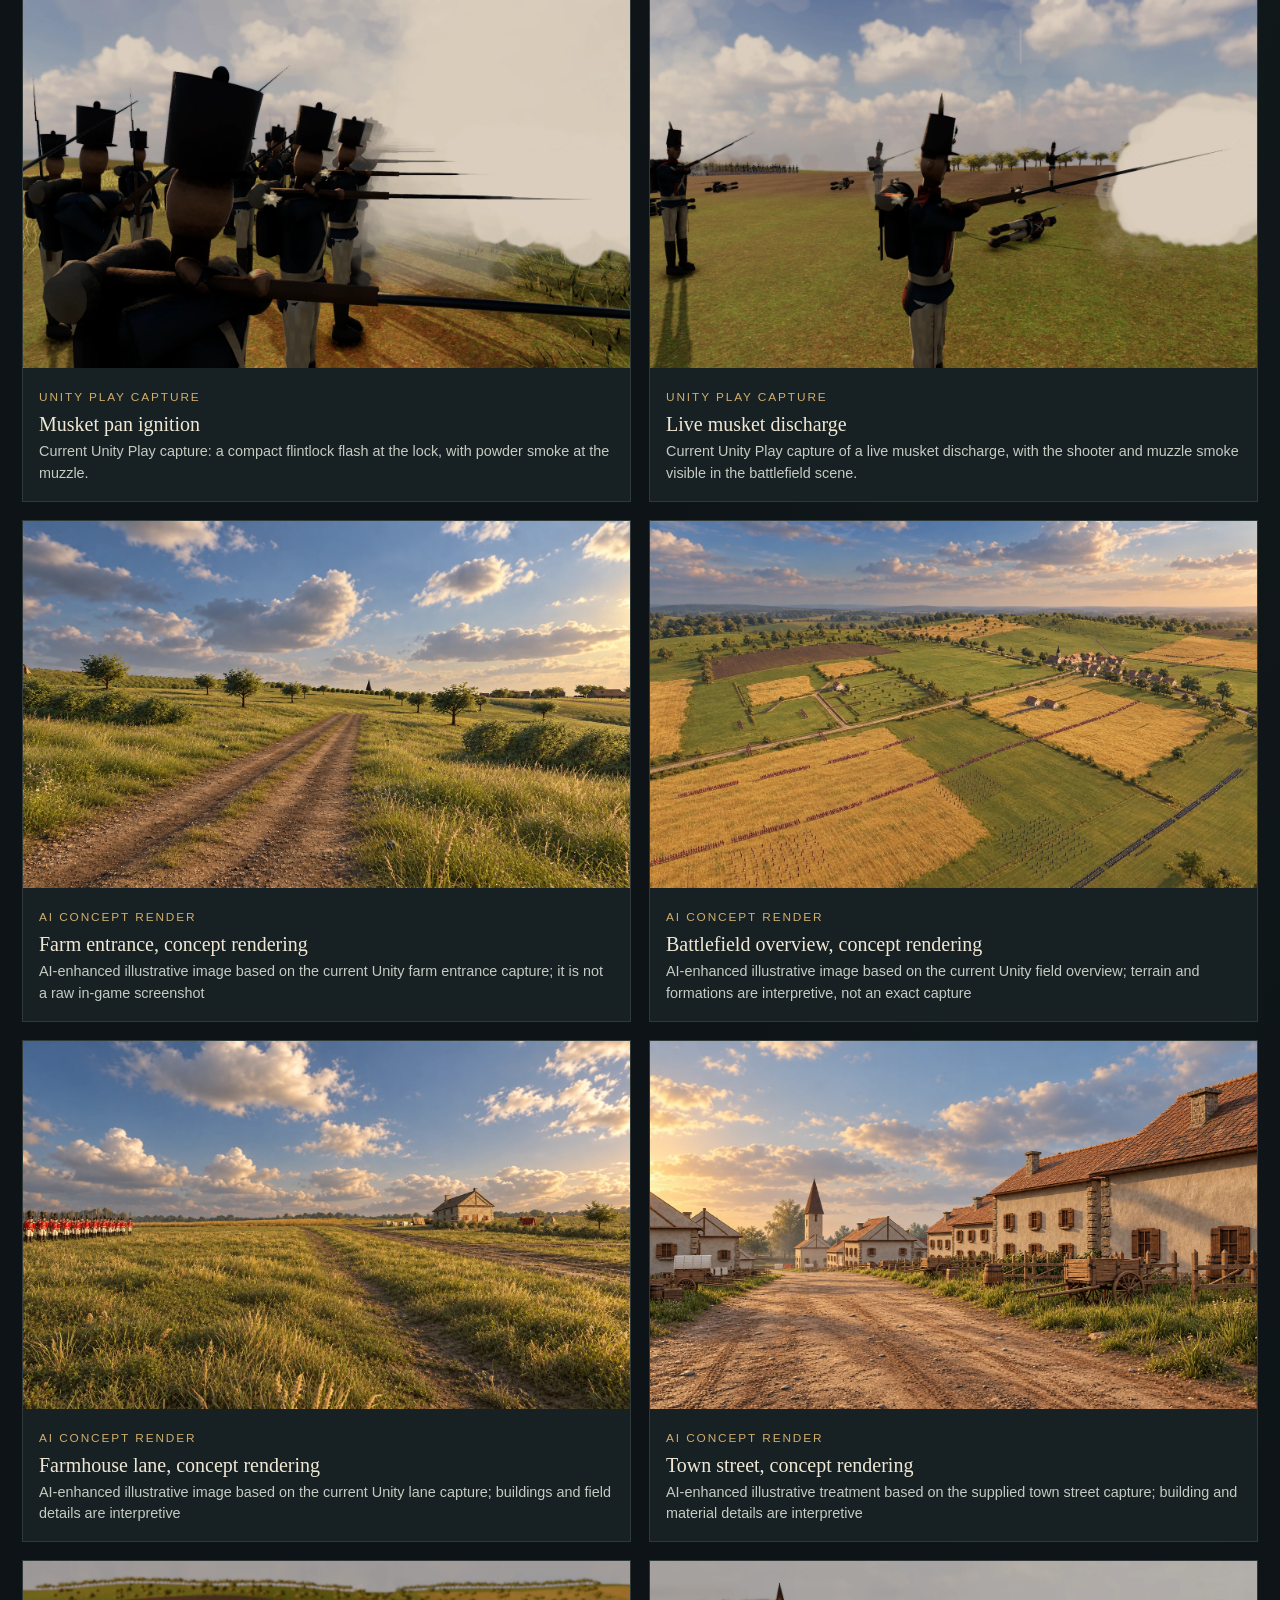
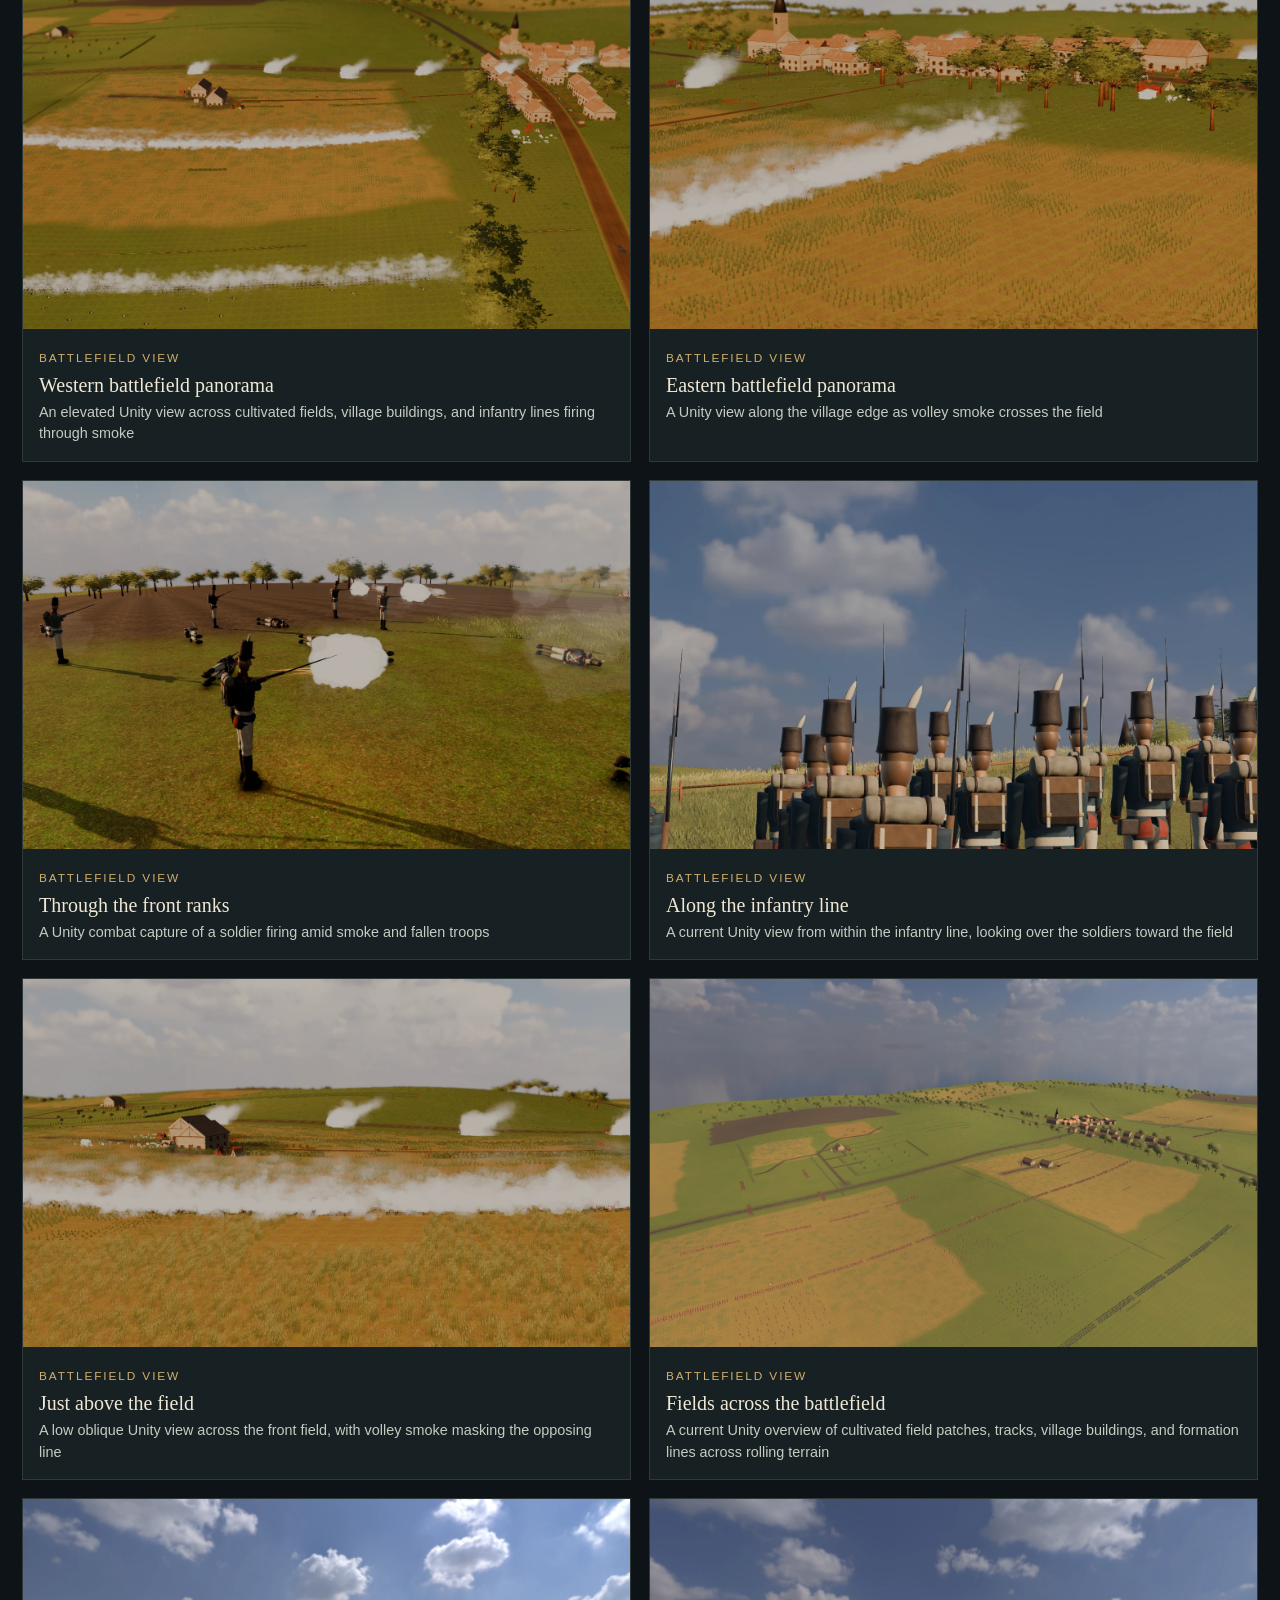
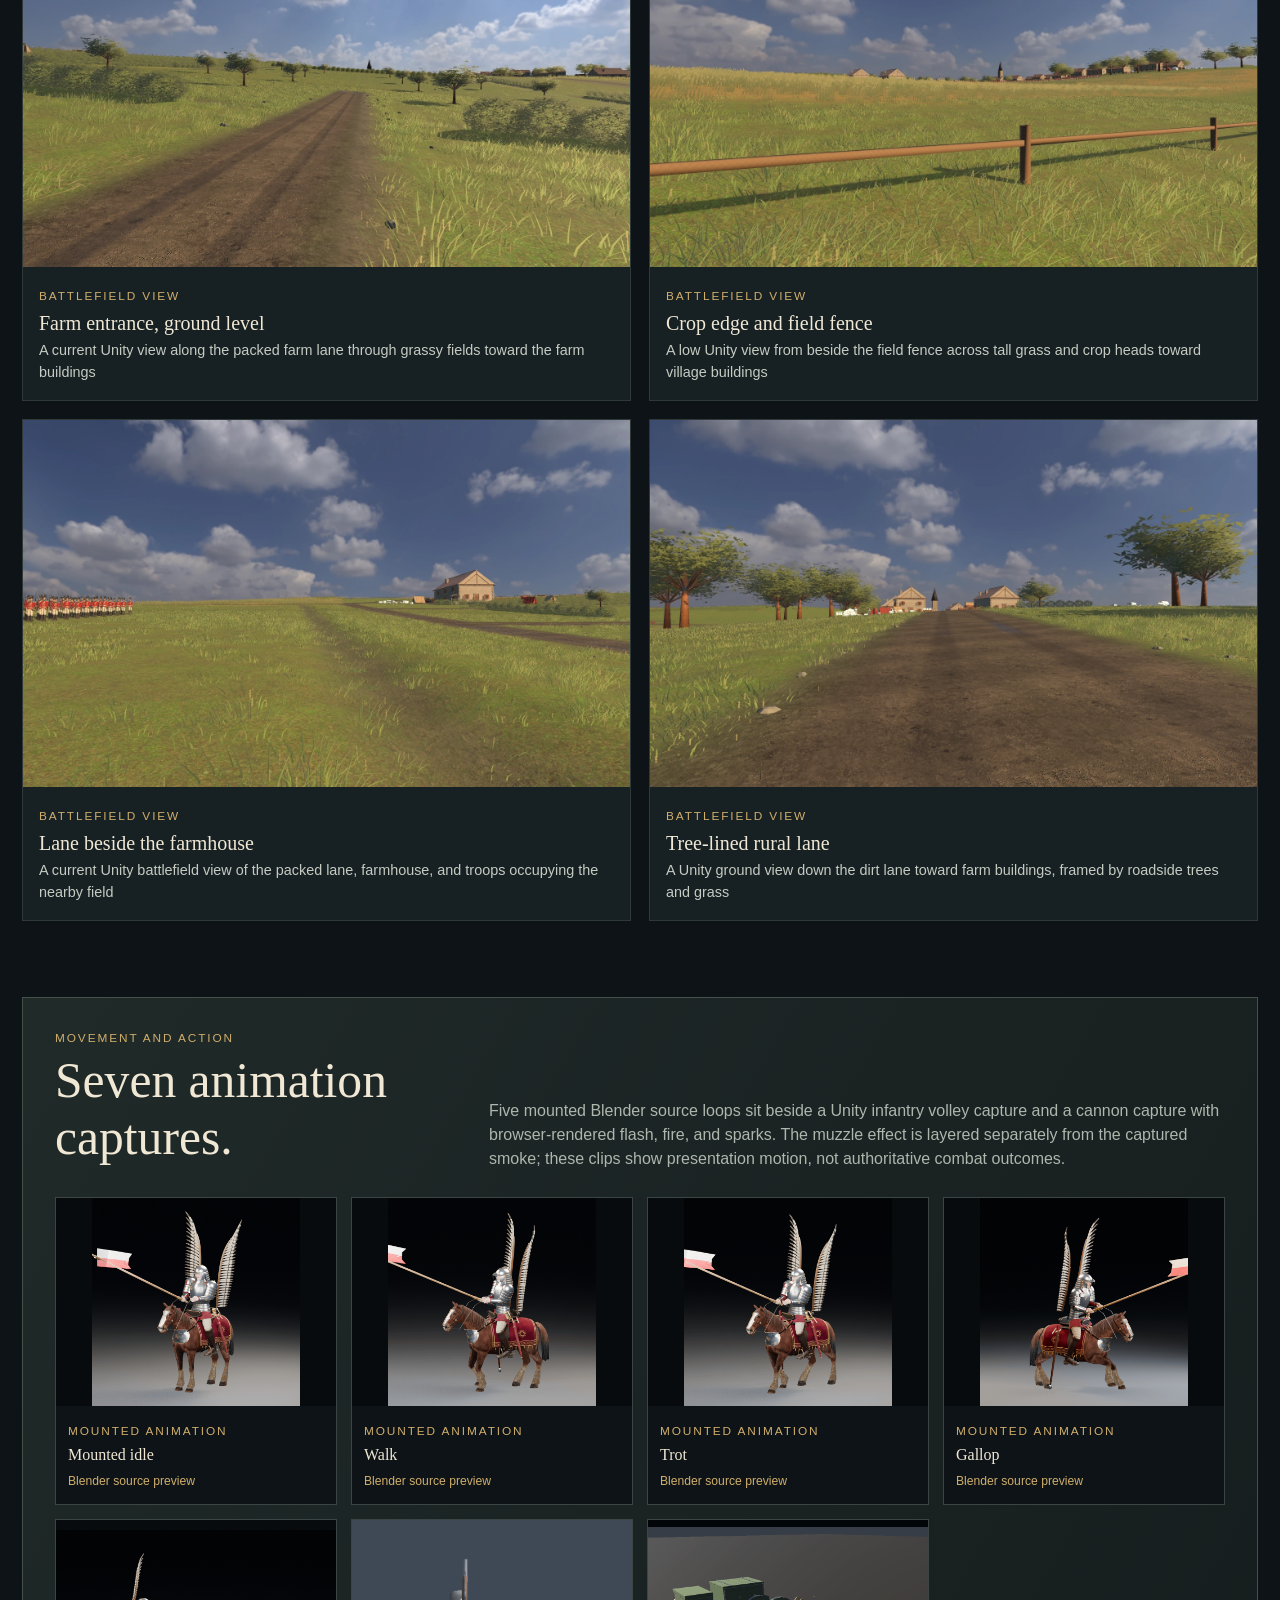
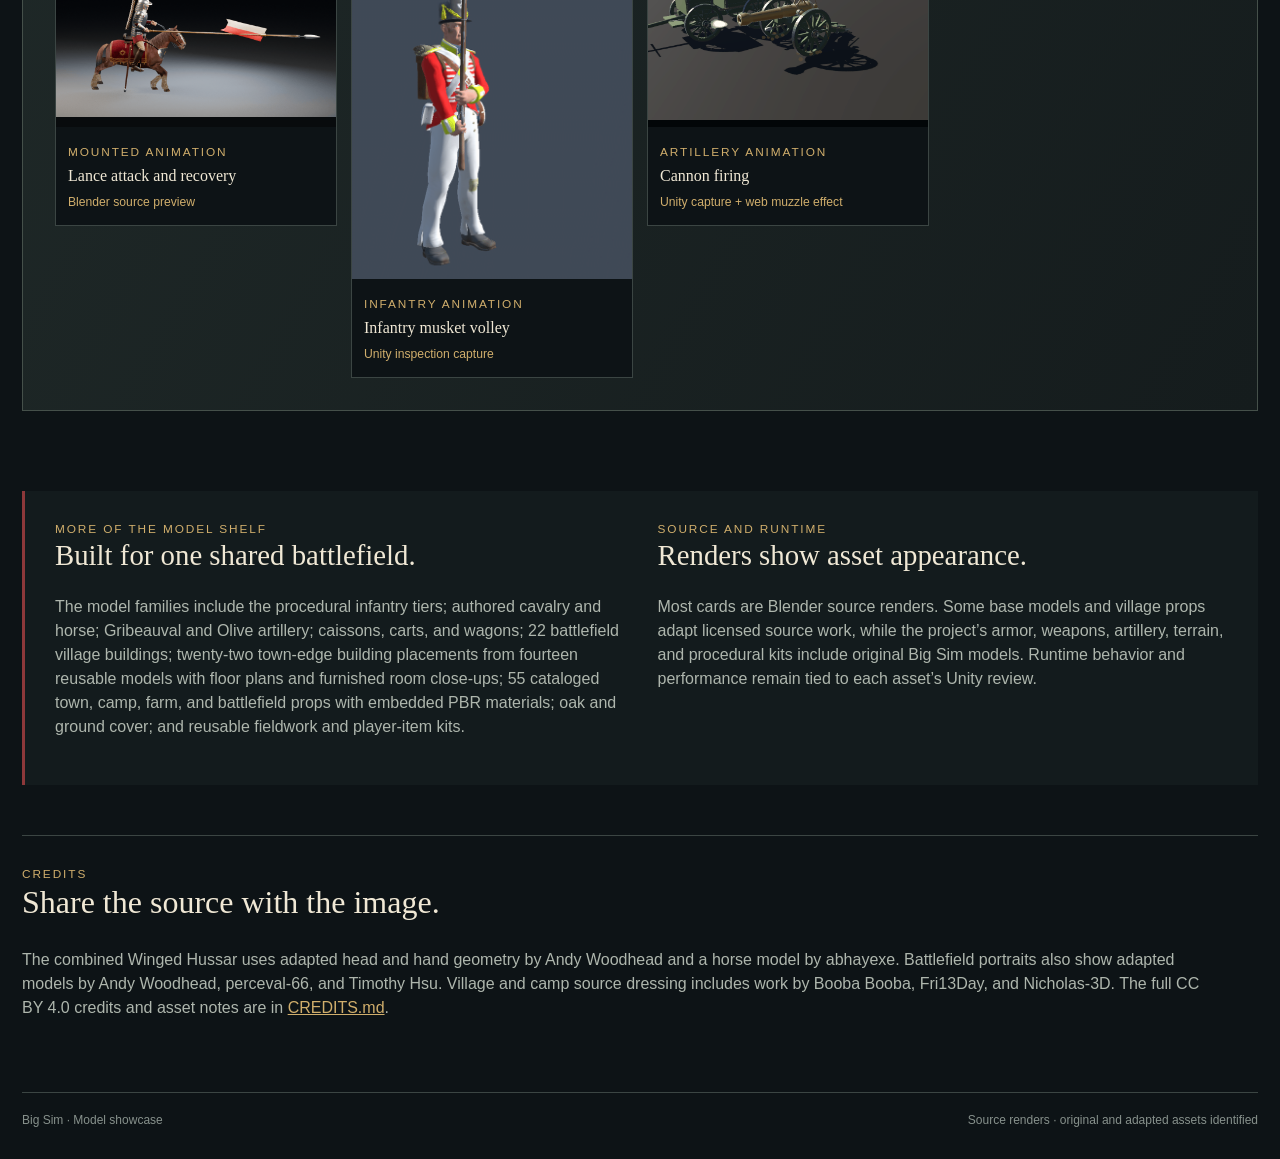
==== commit 0f4b1585: "Refresh five dated battlefield gallery images" ====
--- a/site/index.html
+++ b/site/index.html
@@ -473,20 +473,20 @@
   <a href="images/gallery/concept-town-street.webp" aria-label="Open full size image: Town street, concept rendering"><img src="images/gallery/concept-town-street.webp" alt="Town street, concept rendering — AI-enhanced illustrative treatment based on the supplied town street capture; building and material details are interpretive" loading="lazy"></a>
   <div><span class="eyebrow">AI concept render</span><h3>Town street, concept rendering</h3><p>AI-enhanced illustrative treatment based on the supplied town street capture; building and material details are interpretive</p></div>
 </article><article class="battle-card">
-  <a href="images/gallery/battle-west-panorama-grass-texture.webp" aria-label="Open full size image: Western battlefield panorama"><img src="images/gallery/battle-west-panorama-grass-texture.webp" alt="Western battlefield panorama — A clear, grass-covered sweep over the western formations and village" loading="lazy"></a>
-  <div><span class="eyebrow">Battlefield view</span><h3>Western battlefield panorama</h3><p>A clear, grass-covered sweep over the western formations and village</p></div>
-</article><article class="battle-card">
-  <a href="images/gallery/battle-east-panorama-grass-texture.webp" aria-label="Open full size image: Eastern battlefield panorama"><img src="images/gallery/battle-east-panorama-grass-texture.webp" alt="Eastern battlefield panorama — A grass-covered sweep across the eastern formations and village approach" loading="lazy"></a>
-  <div><span class="eyebrow">Battlefield view</span><h3>Eastern battlefield panorama</h3><p>A grass-covered sweep across the eastern formations and village approach</p></div>
-</article><article class="battle-card">
-  <a href="images/gallery/battle-line-action.webp" aria-label="Open full size image: Through the front ranks"><img src="images/gallery/battle-line-action.webp" alt="Through the front ranks — A ground-level view past the near infantry line toward the opposing troops and village" loading="lazy"></a>
-  <div><span class="eyebrow">Battlefield view</span><h3>Through the front ranks</h3><p>A ground-level view past the near infantry line toward the opposing troops and village</p></div>
-</article><article class="battle-card">
-  <a href="images/gallery/battle-ground-line.webp" aria-label="Open full size image: Along the infantry line"><img src="images/gallery/battle-ground-line.webp" alt="Along the infantry line — A near-ground view from the open flank, looking along the formation" loading="lazy"></a>
-  <div><span class="eyebrow">Battlefield view</span><h3>Along the infantry line</h3><p>A near-ground view from the open flank, looking along the formation</p></div>
-</article><article class="battle-card">
-  <a href="images/gallery/battle-grass-level.webp" aria-label="Open full size image: Just above the field"><img src="images/gallery/battle-grass-level.webp" alt="Just above the field — A low raised view that keeps the lines, grass, and battlefield depth in frame" loading="lazy"></a>
-  <div><span class="eyebrow">Battlefield view</span><h3>Just above the field</h3><p>A low raised view that keeps the lines, grass, and battlefield depth in frame</p></div>
+  <a href="images/gallery/battle-west-panorama-grass-texture.webp" aria-label="Open full size image: Western battlefield panorama"><img src="images/gallery/battle-west-panorama-grass-texture.webp" alt="Western battlefield panorama — An elevated Unity view across cultivated fields, village buildings, and infantry lines firing through smoke" loading="lazy"></a>
+  <div><span class="eyebrow">Battlefield view</span><h3>Western battlefield panorama</h3><p>An elevated Unity view across cultivated fields, village buildings, and infantry lines firing through smoke</p></div>
+</article><article class="battle-card">
+  <a href="images/gallery/battle-east-panorama-grass-texture.webp" aria-label="Open full size image: Eastern battlefield panorama"><img src="images/gallery/battle-east-panorama-grass-texture.webp" alt="Eastern battlefield panorama — A Unity view along the village edge as volley smoke crosses the field" loading="lazy"></a>
+  <div><span class="eyebrow">Battlefield view</span><h3>Eastern battlefield panorama</h3><p>A Unity view along the village edge as volley smoke crosses the field</p></div>
+</article><article class="battle-card">
+  <a href="images/gallery/battle-line-action.webp" aria-label="Open full size image: Through the front ranks"><img src="images/gallery/battle-line-action.webp" alt="Through the front ranks — A Unity combat capture of a soldier firing amid smoke and fallen troops" loading="lazy"></a>
+  <div><span class="eyebrow">Battlefield view</span><h3>Through the front ranks</h3><p>A Unity combat capture of a soldier firing amid smoke and fallen troops</p></div>
+</article><article class="battle-card">
+  <a href="images/gallery/battle-ground-line.webp" aria-label="Open full size image: Along the infantry line"><img src="images/gallery/battle-ground-line.webp" alt="Along the infantry line — A current Unity view from within the infantry line, looking over the soldiers toward the field" loading="lazy"></a>
+  <div><span class="eyebrow">Battlefield view</span><h3>Along the infantry line</h3><p>A current Unity view from within the infantry line, looking over the soldiers toward the field</p></div>
+</article><article class="battle-card">
+  <a href="images/gallery/battle-grass-level.webp" aria-label="Open full size image: Just above the field"><img src="images/gallery/battle-grass-level.webp" alt="Just above the field — A low oblique Unity view across the front field, with volley smoke masking the opposing line" loading="lazy"></a>
+  <div><span class="eyebrow">Battlefield view</span><h3>Just above the field</h3><p>A low oblique Unity view across the front field, with volley smoke masking the opposing line</p></div>
 </article><article class="battle-card">
   <a href="images/gallery/farm-country.webp" aria-label="Open full size image: Fields across the battlefield"><img src="images/gallery/farm-country.webp" alt="Fields across the battlefield — A current Unity overview of cultivated field patches, tracks, village buildings, and formation lines across rolling terrain" loading="lazy"></a>
   <div><span class="eyebrow">Battlefield view</span><h3>Fields across the battlefield</h3><p>A current Unity overview of cultivated field patches, tracks, village buildings, and formation lines across rolling terrain</p></div>
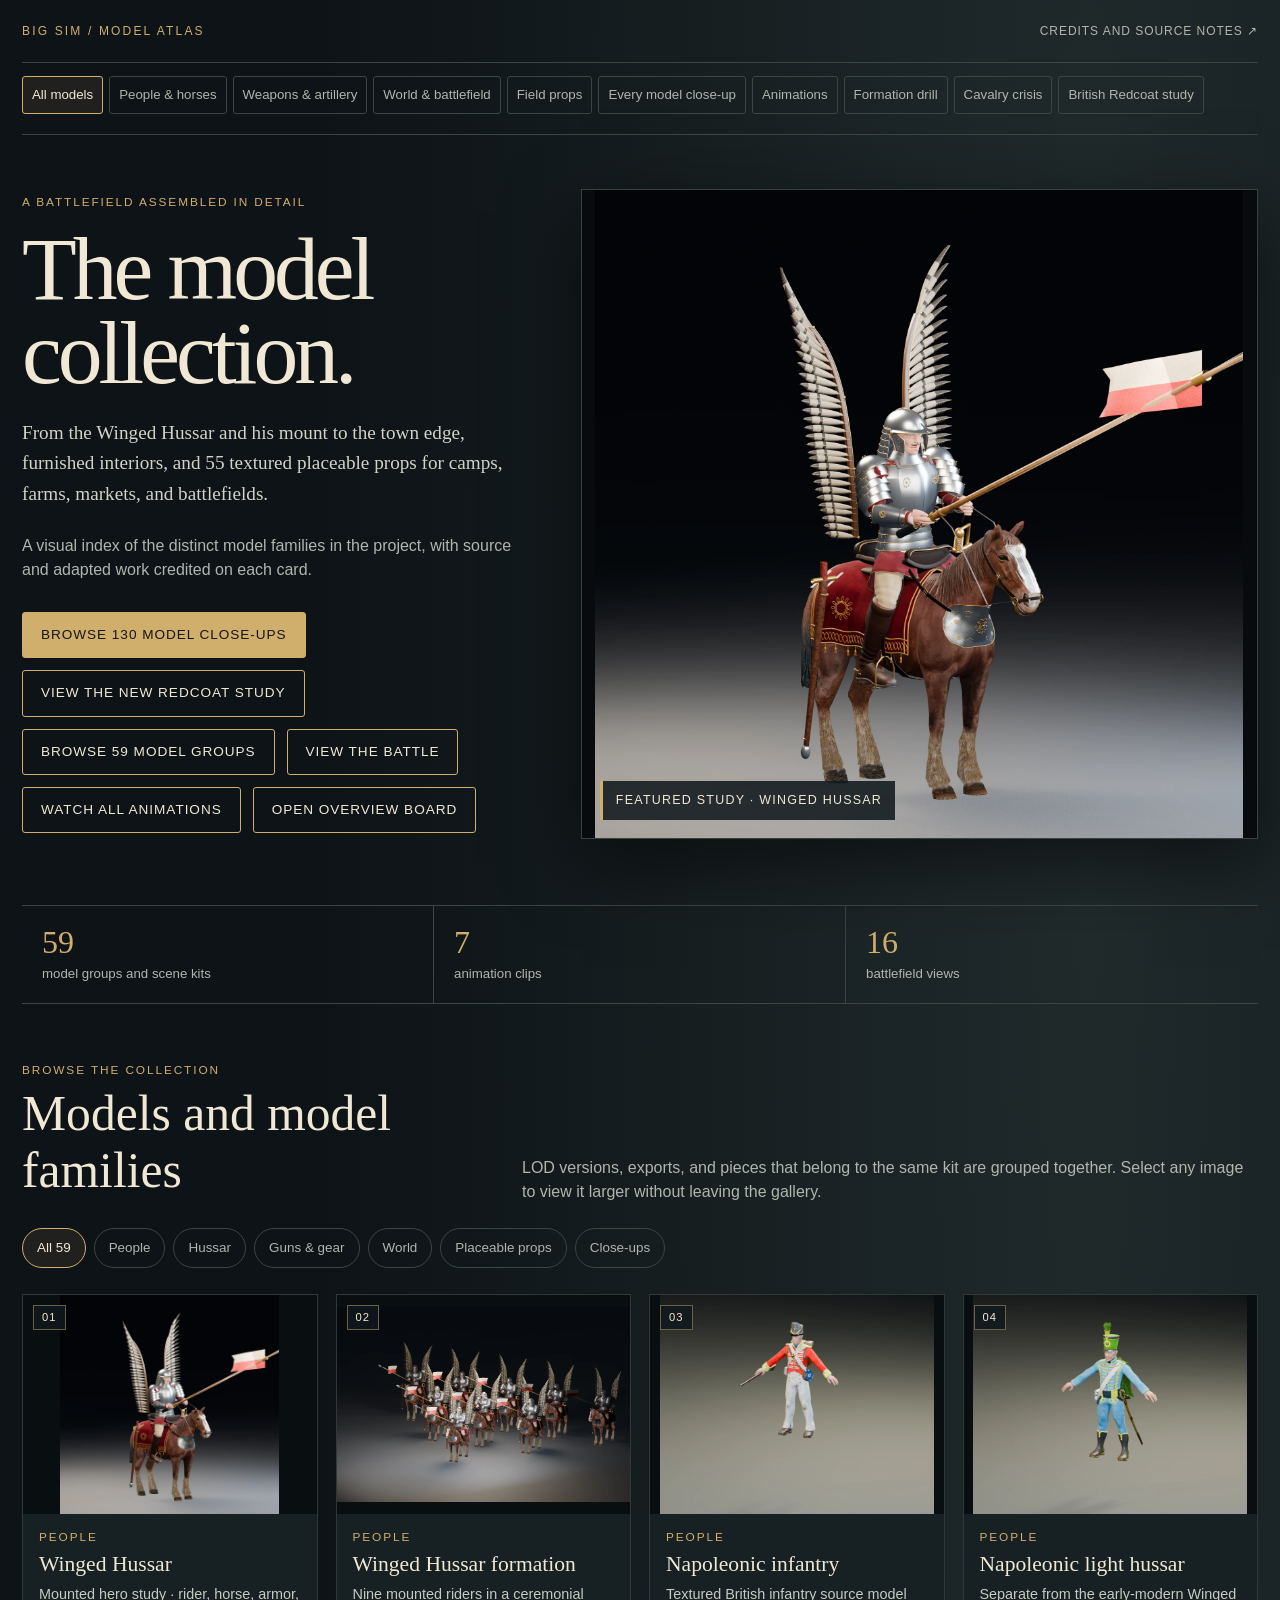
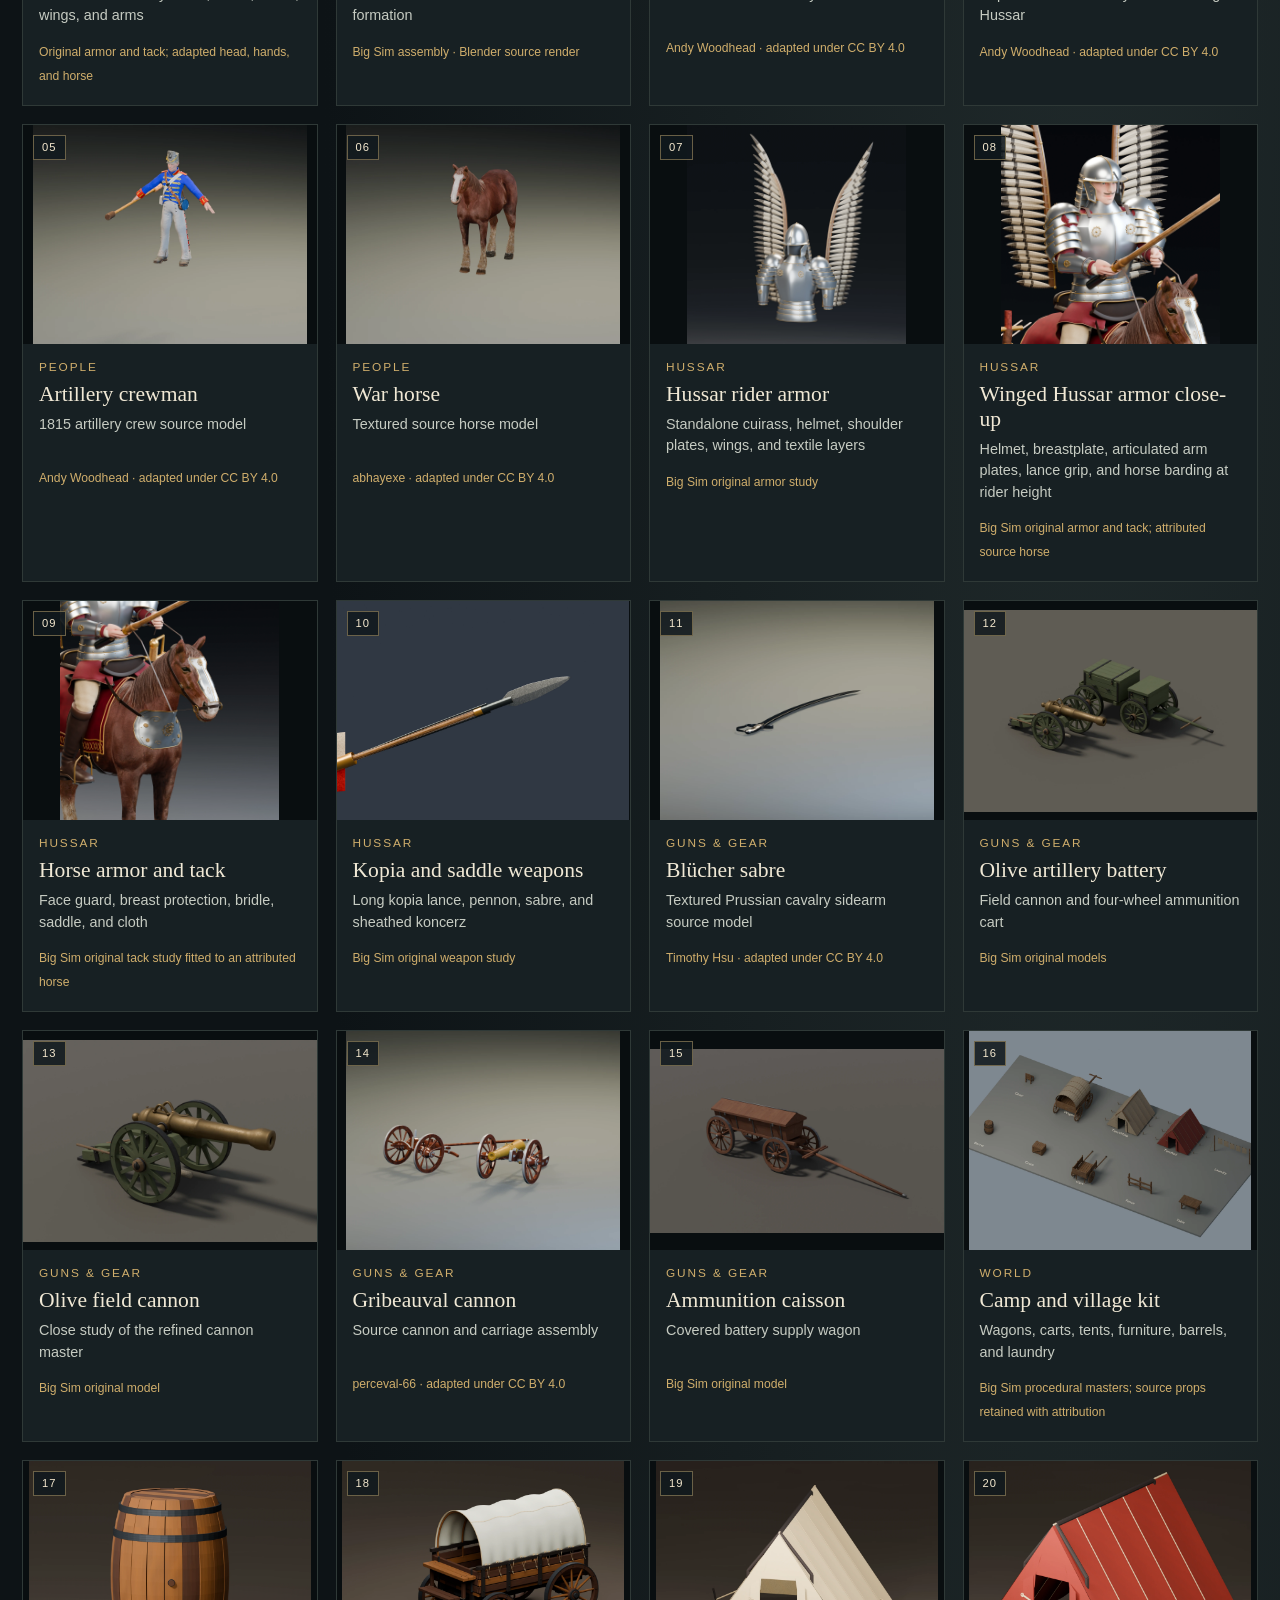
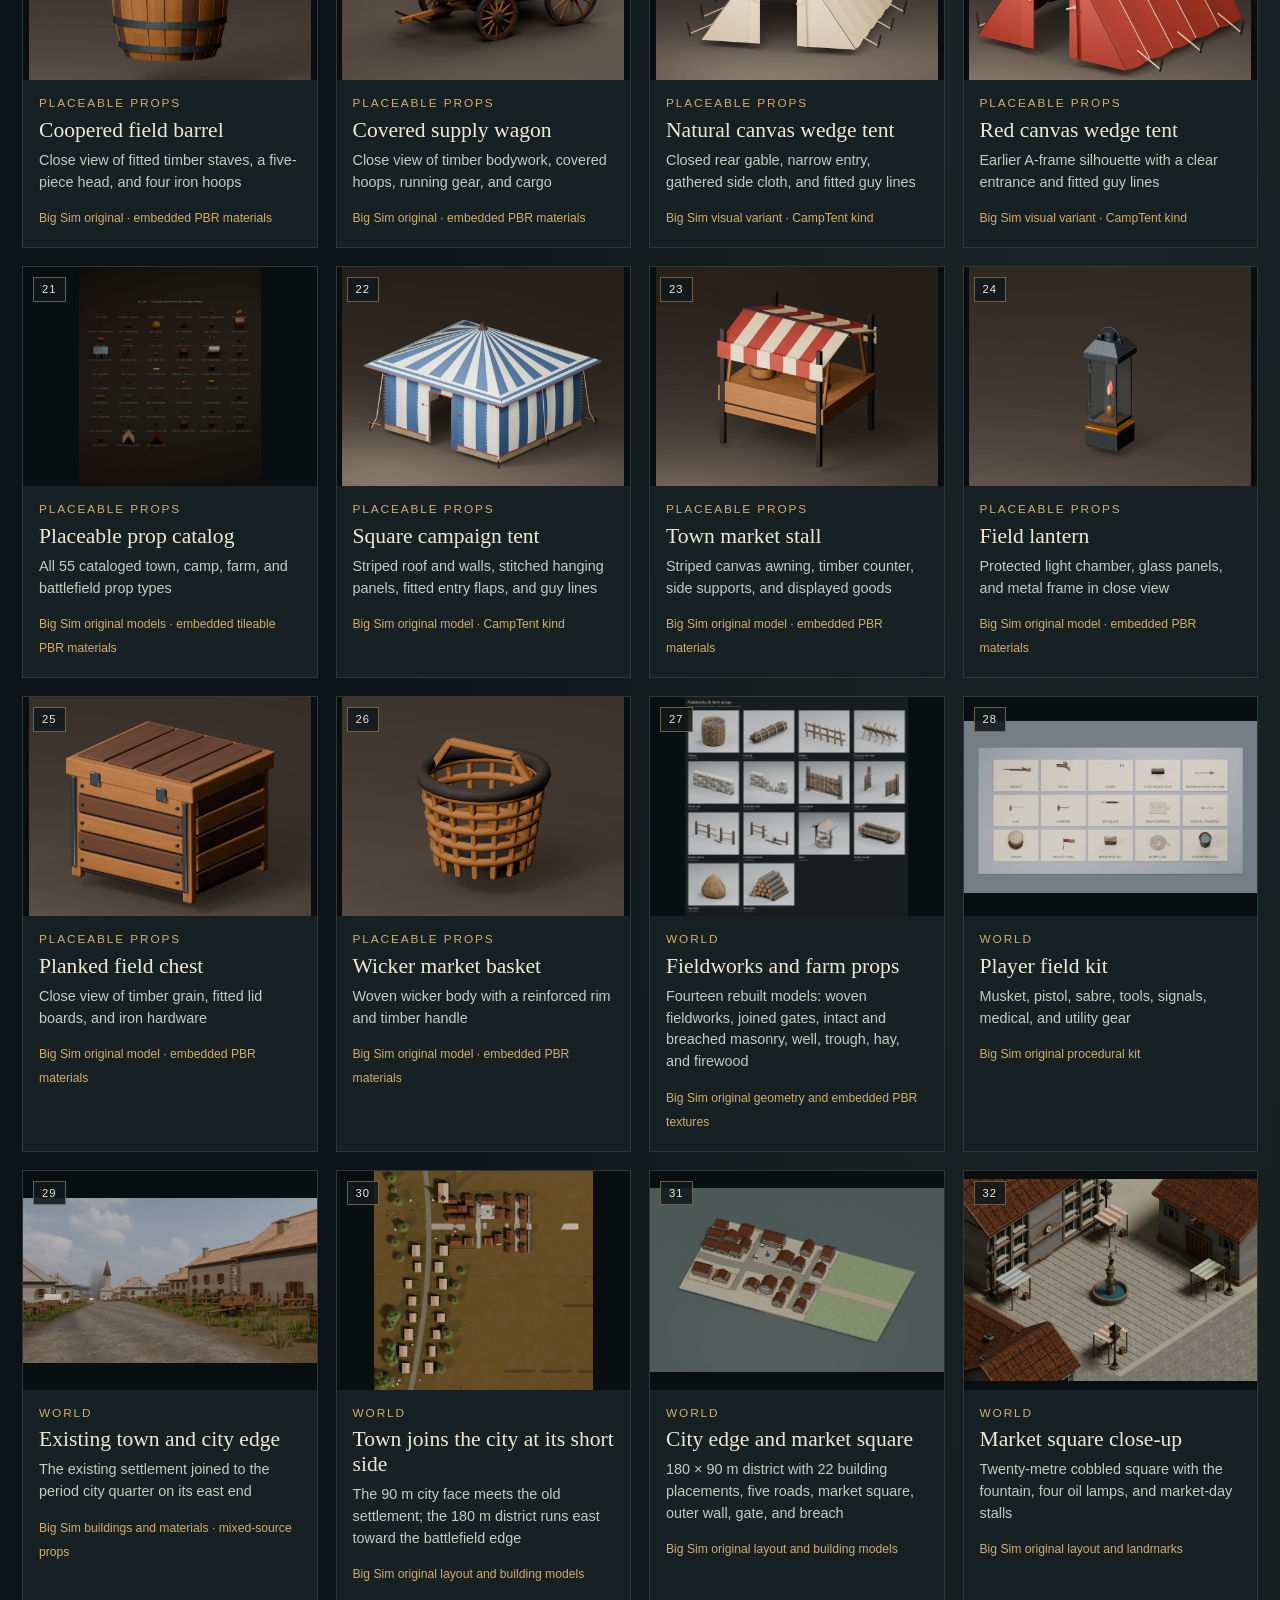
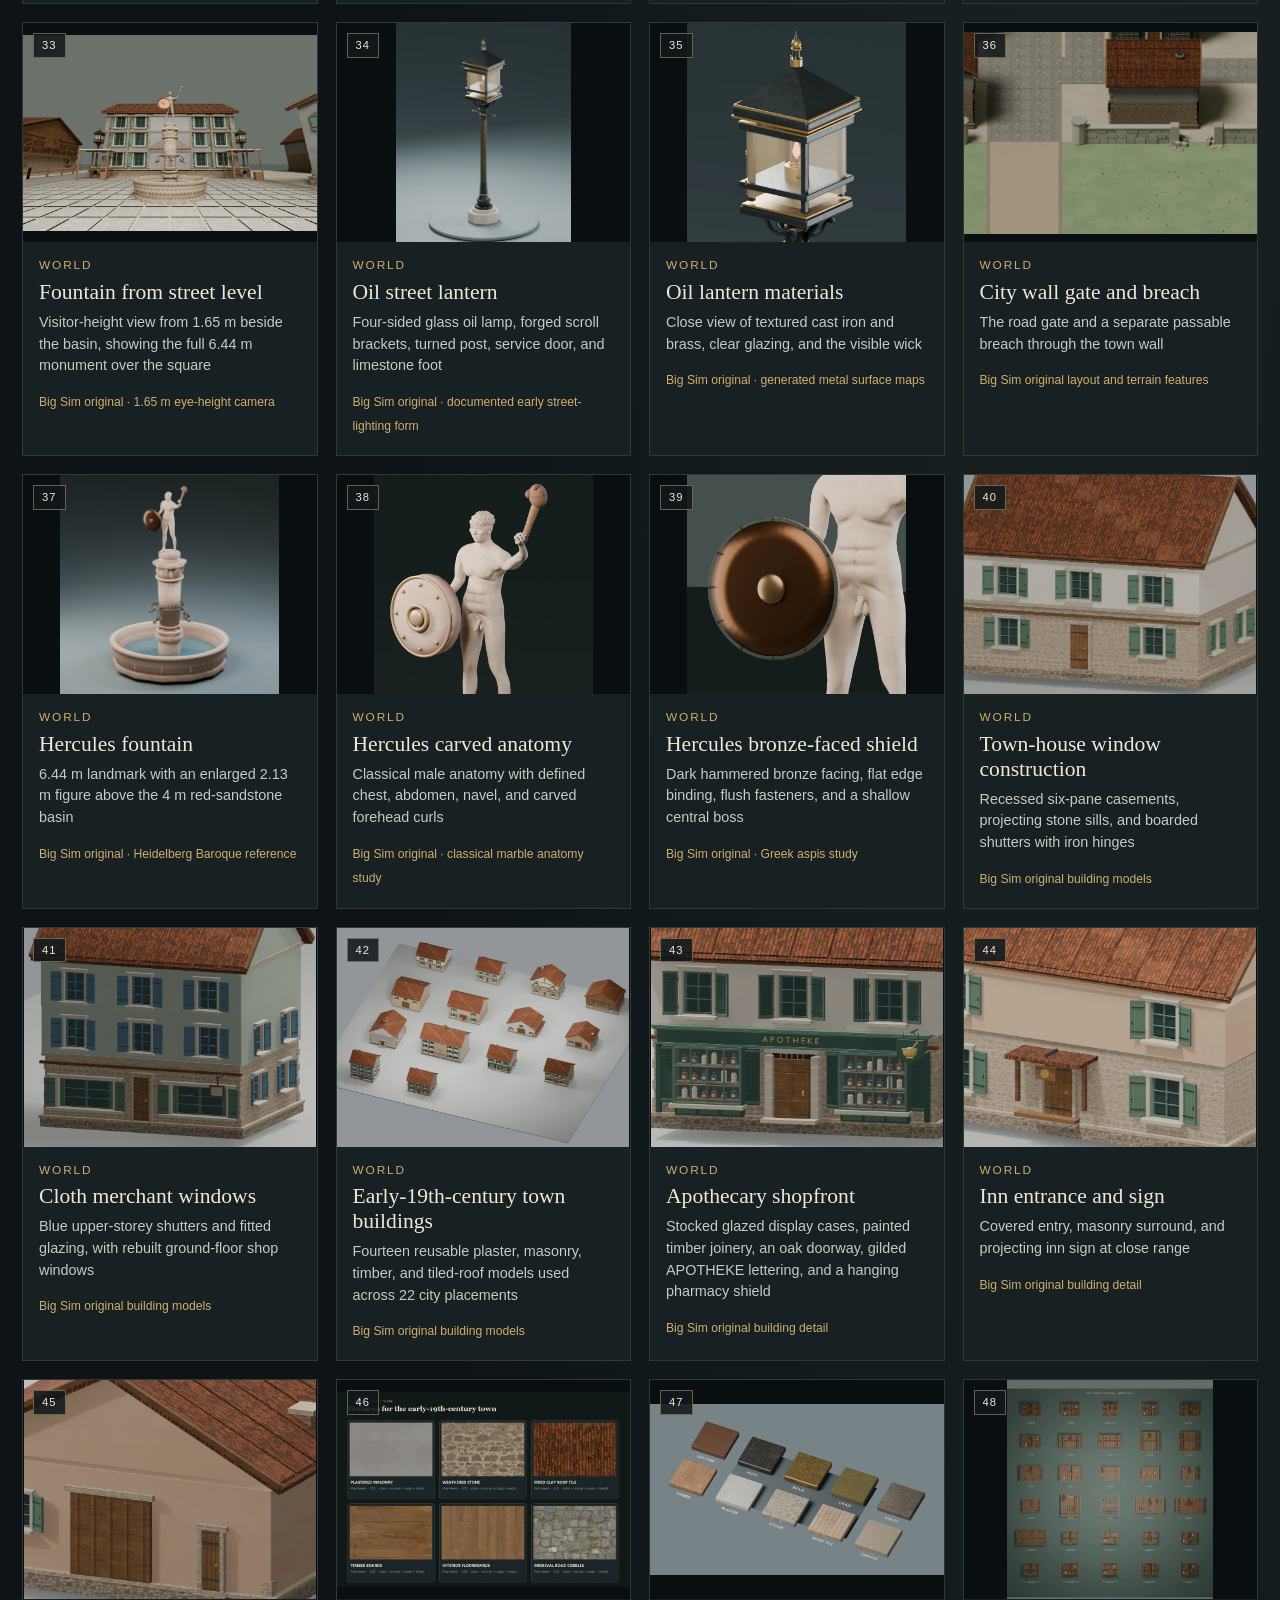
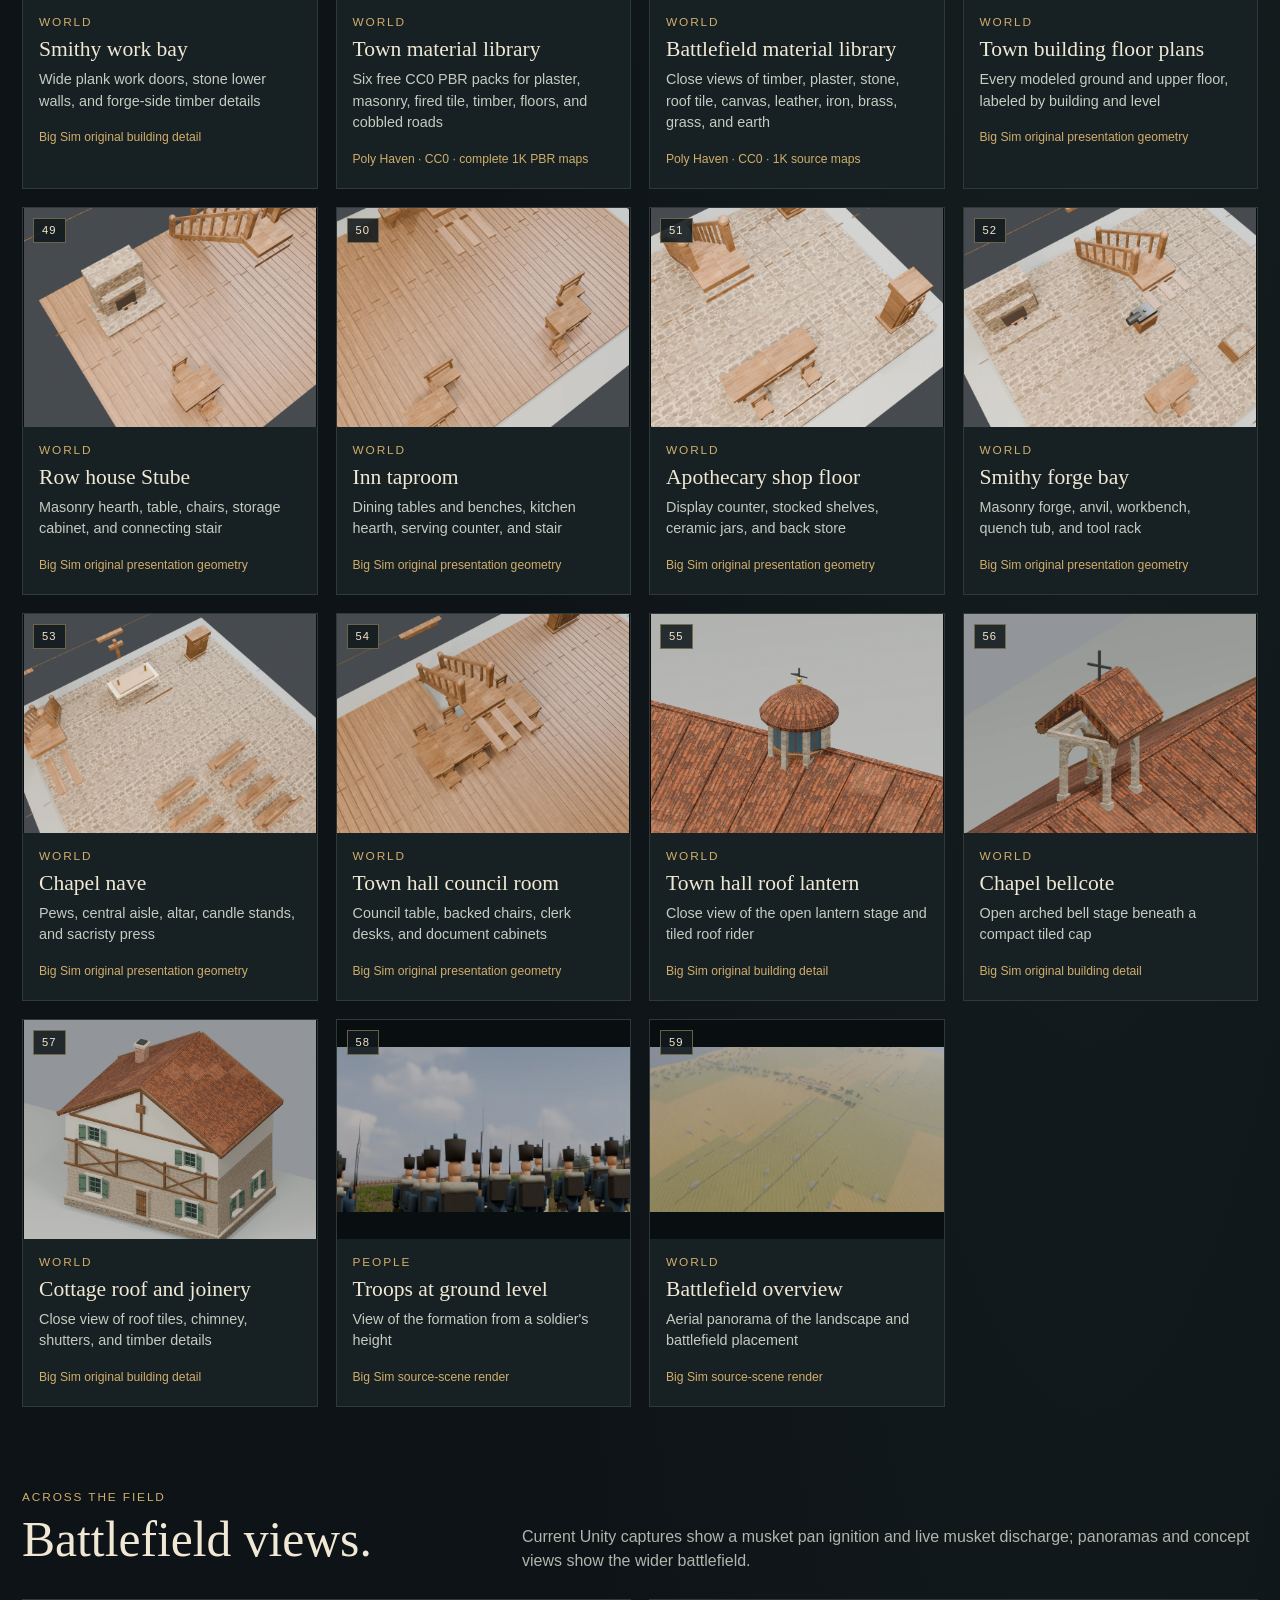
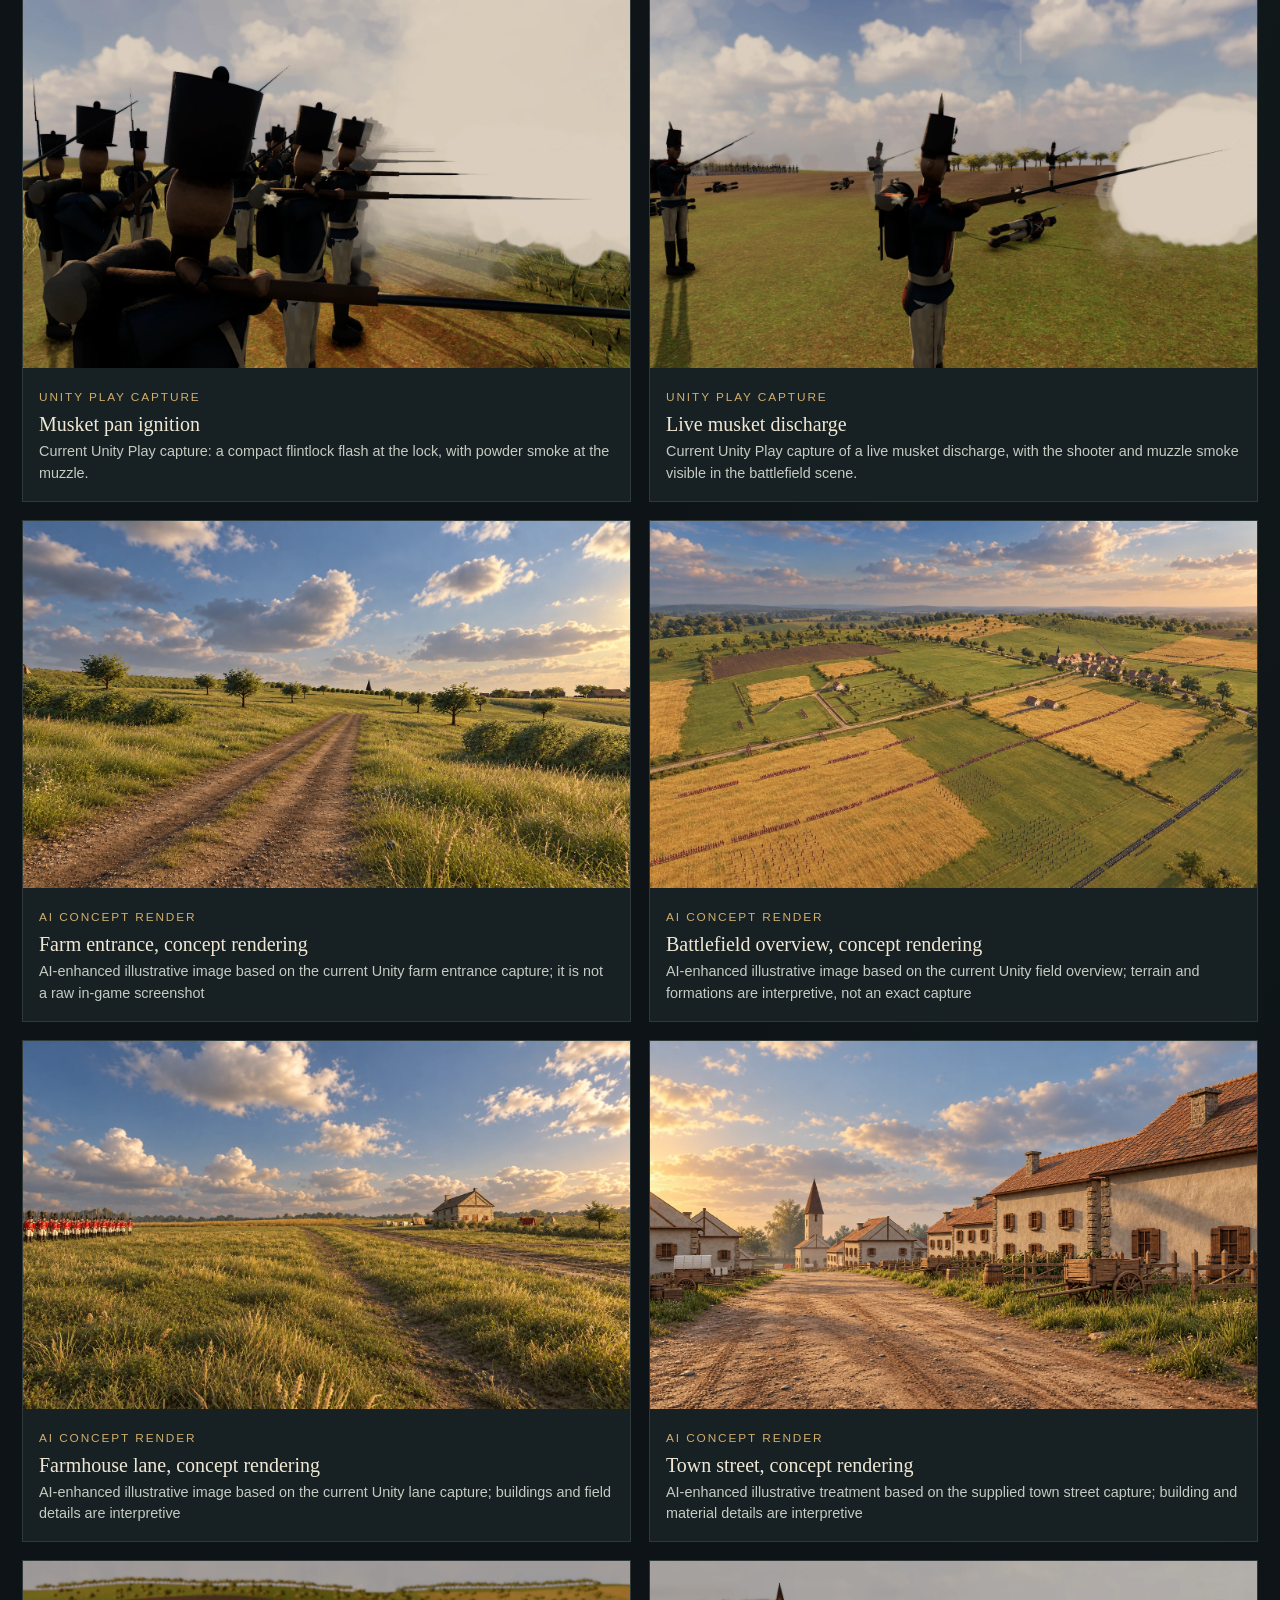
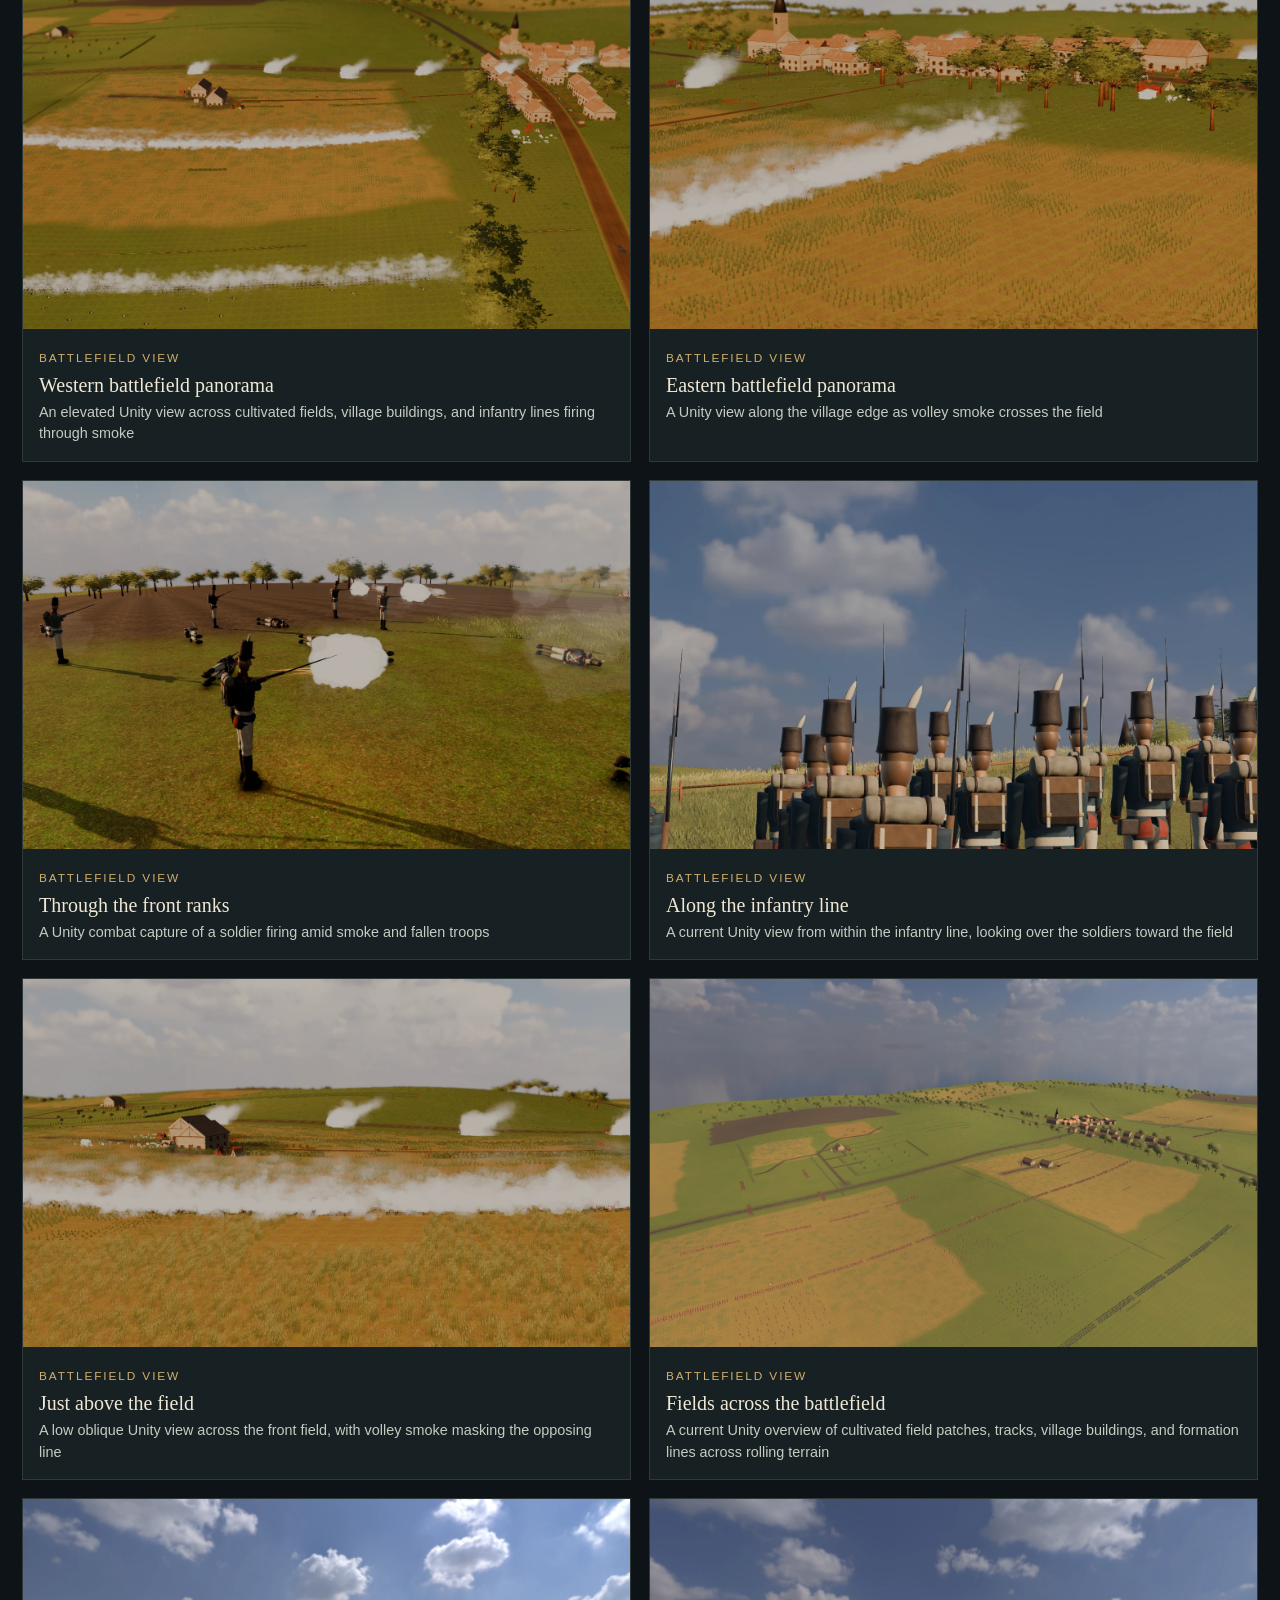
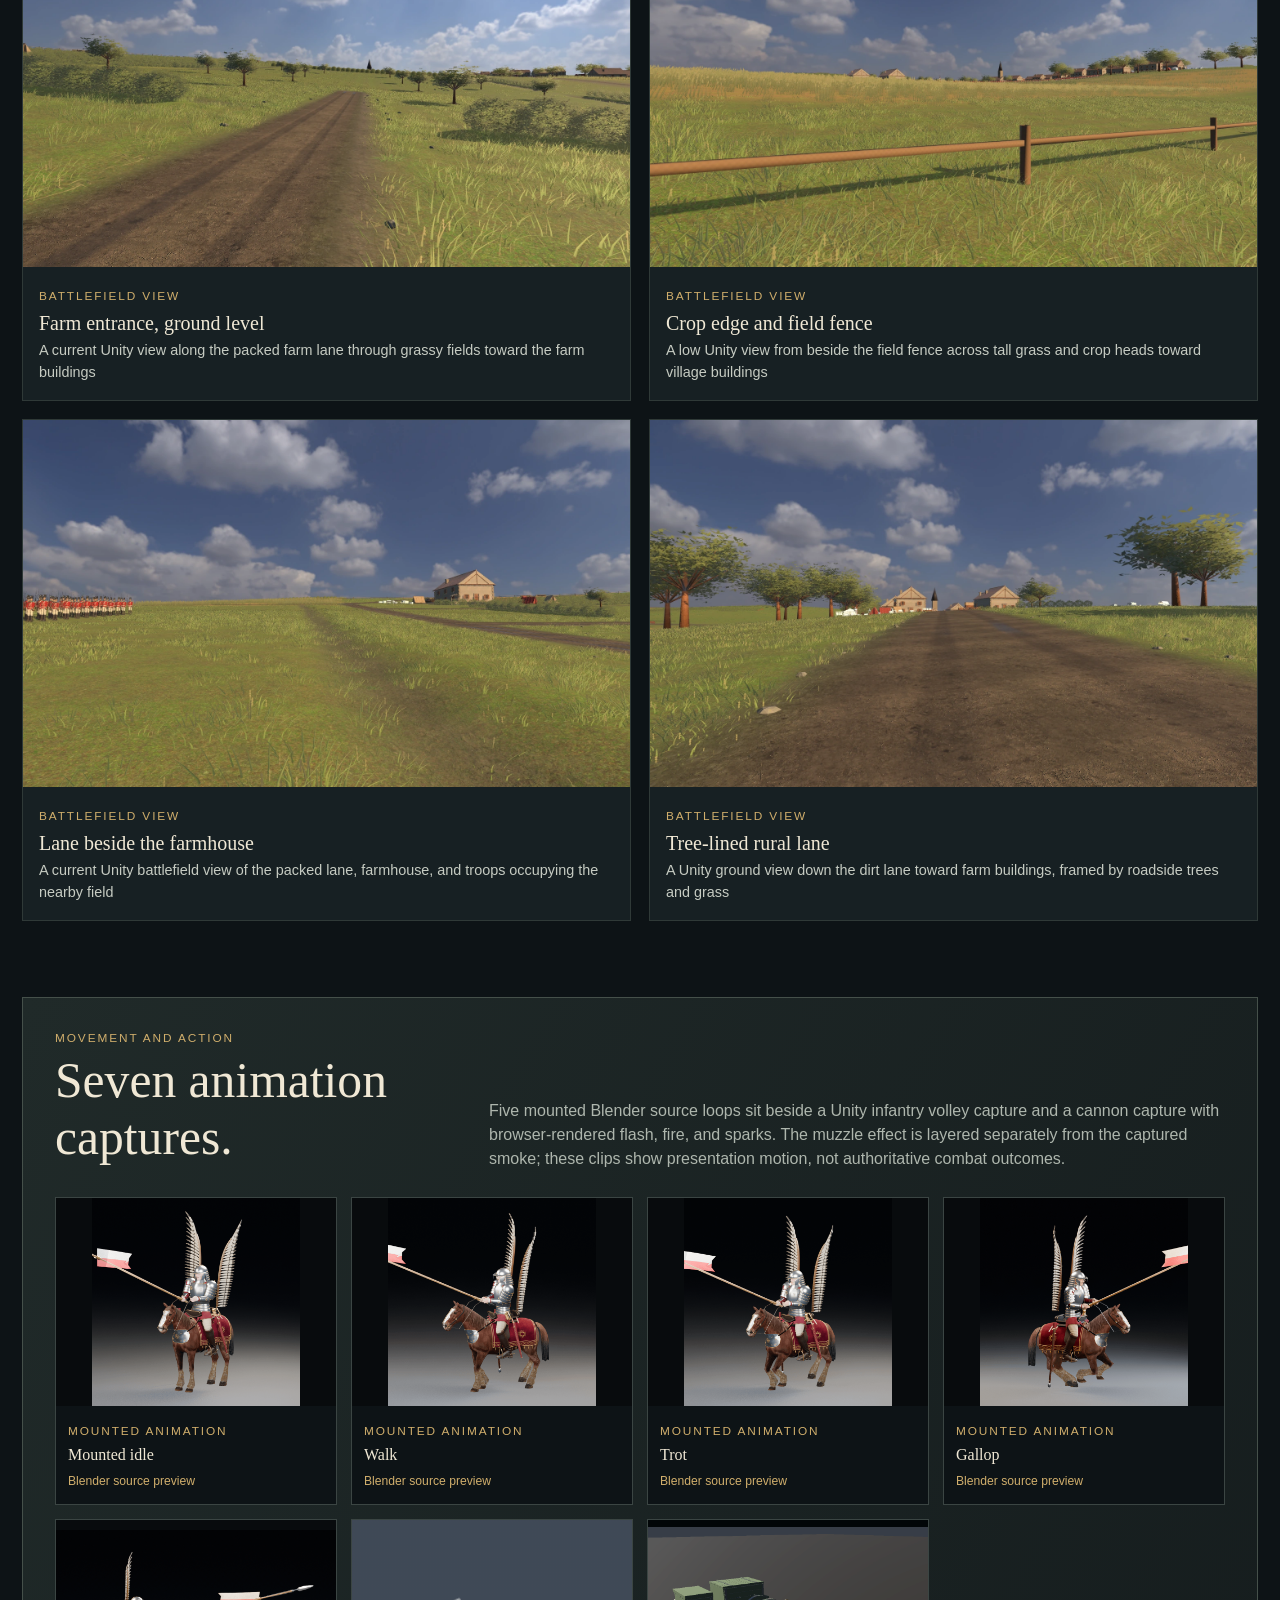
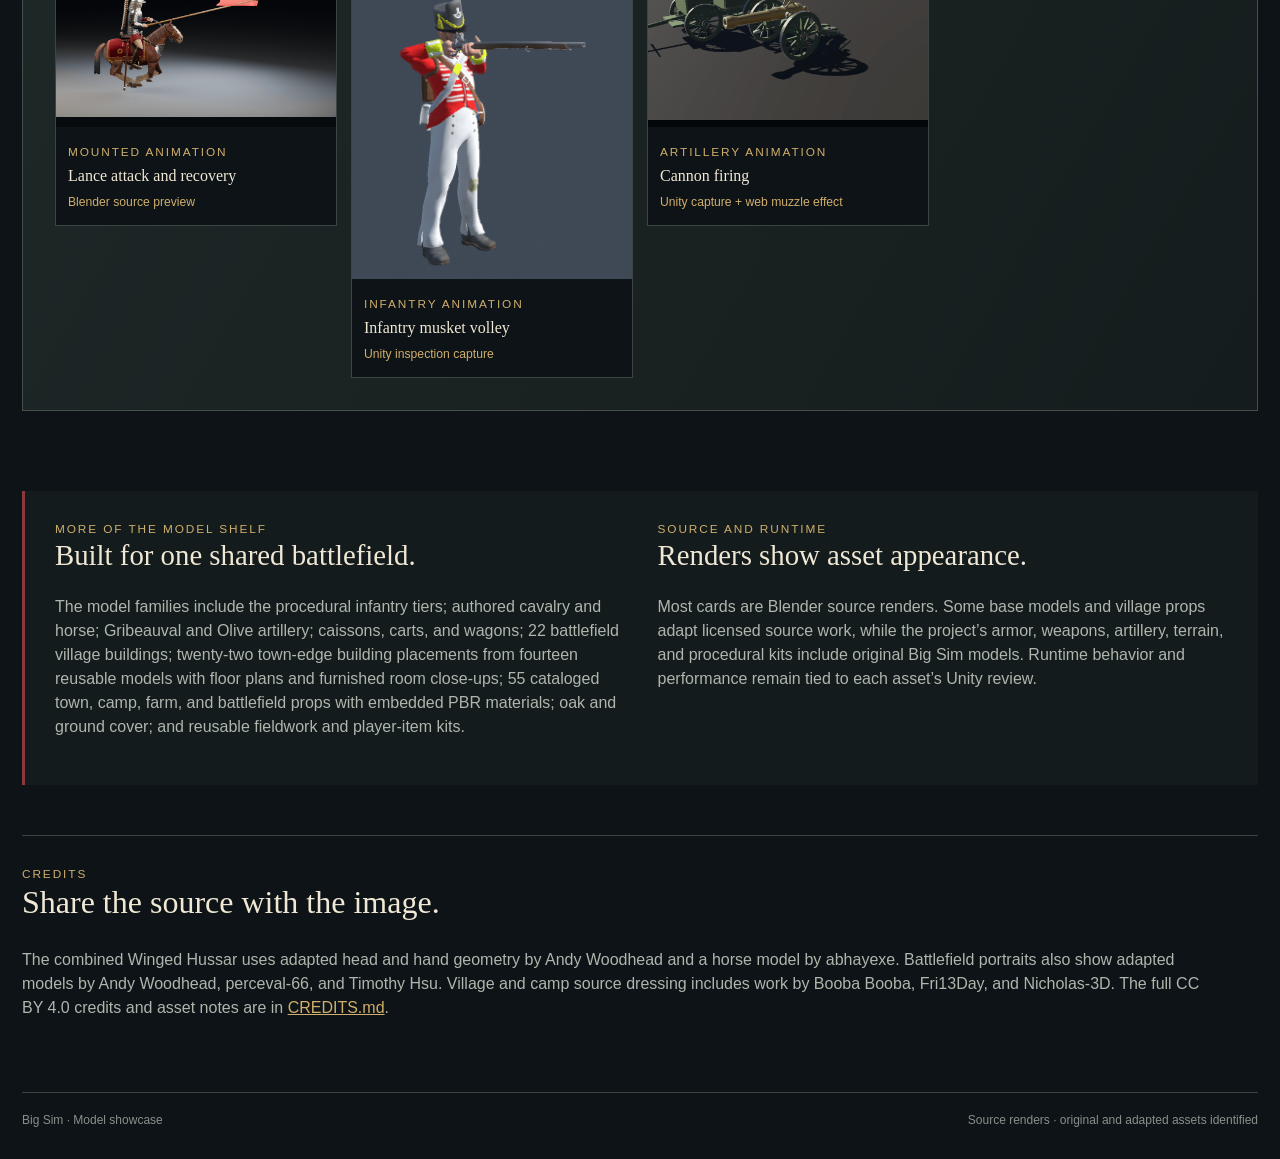
==== commit f89dc747: "Add an in-page image viewer to the showcase" ====
--- a/site/index.html
+++ b/site/index.html
@@ -68,6 +68,7 @@
 @media(max-width:760px){.hero{grid-template-columns:1fr;gap:26px;padding-top:36px}.hero-art{order:-1}.hero-art img{height:60vh}.grid{grid-template-columns:repeat(2,minmax(0,1fr));gap:10px}.battle-grid,.motion-grid{grid-template-columns:repeat(2,minmax(0,1fr))}.note-box{grid-template-columns:1fr}.section-head{display:block}.stats{margin-bottom:42px}}
 @media(max-width:480px){.shell{width:min(100% - 24px,1480px)}.grid,.battle-grid,.motion-grid{grid-template-columns:1fr}.topline{font-size:.63rem}.category-nav{overflow-x:auto;flex-wrap:nowrap}.stat{padding:14px 10px}.stat strong{font-size:1.5rem}.motion-section{padding:18px}footer{display:block}}
 </style>
+  <link rel="stylesheet" href="lightbox.css">
 </head>
 <body>
 <div class="shell">
@@ -85,7 +86,7 @@
   </header>
   <div class="stats" aria-label="Showcase totals"><div class="stat"><strong>59</strong><span>model groups and scene kits</span></div><div class="stat"><strong>7</strong><span>animation clips</span></div><div class="stat"><strong>16</strong><span>battlefield views</span></div></div>
   <main id="models">
-    <div class="section-head"><div><div class="kicker">Browse the collection</div><h2>Models and model families</h2></div><p>LOD versions, exports, and pieces that belong to the same kit are grouped together. Select a card to open its full size image.</p></div>
+    <div class="section-head"><div><div class="kicker">Browse the collection</div><h2>Models and model families</h2></div><p>LOD versions, exports, and pieces that belong to the same kit are grouped together. Select any image to view it larger without leaving the gallery.</p></div>
     <div class="filters" role="group" aria-label="Filter model gallery"><button class="active" type="button" data-filter="all" aria-pressed="true">All 59</button>
         <button type="button" data-filter="People" aria-pressed="false">People</button>
         <button type="button" data-filter="Hussar" aria-pressed="false">Hussar</button>
@@ -554,5 +555,6 @@
 }));
 </script>
 <script src="cannon-shot-effect.js"></script>
+  <script src="lightbox.js" defer></script>
 </body>
 </html>
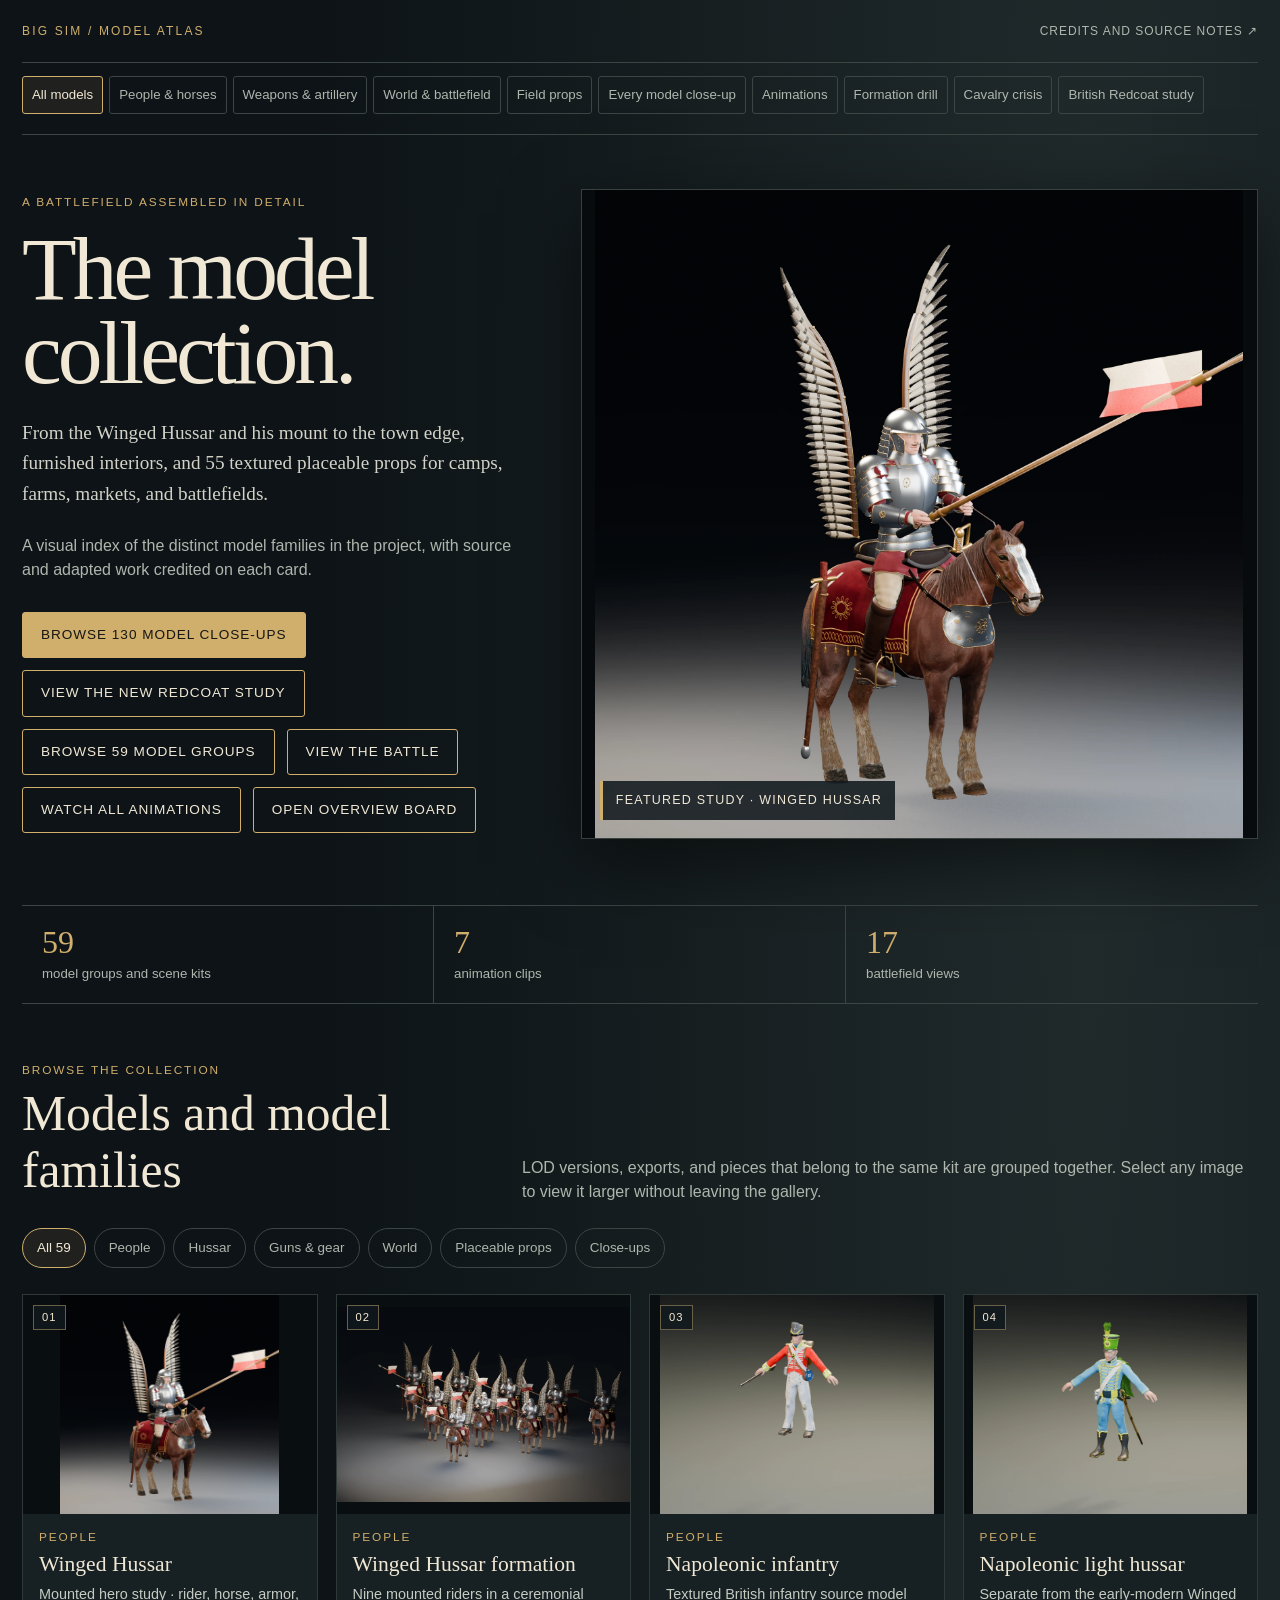
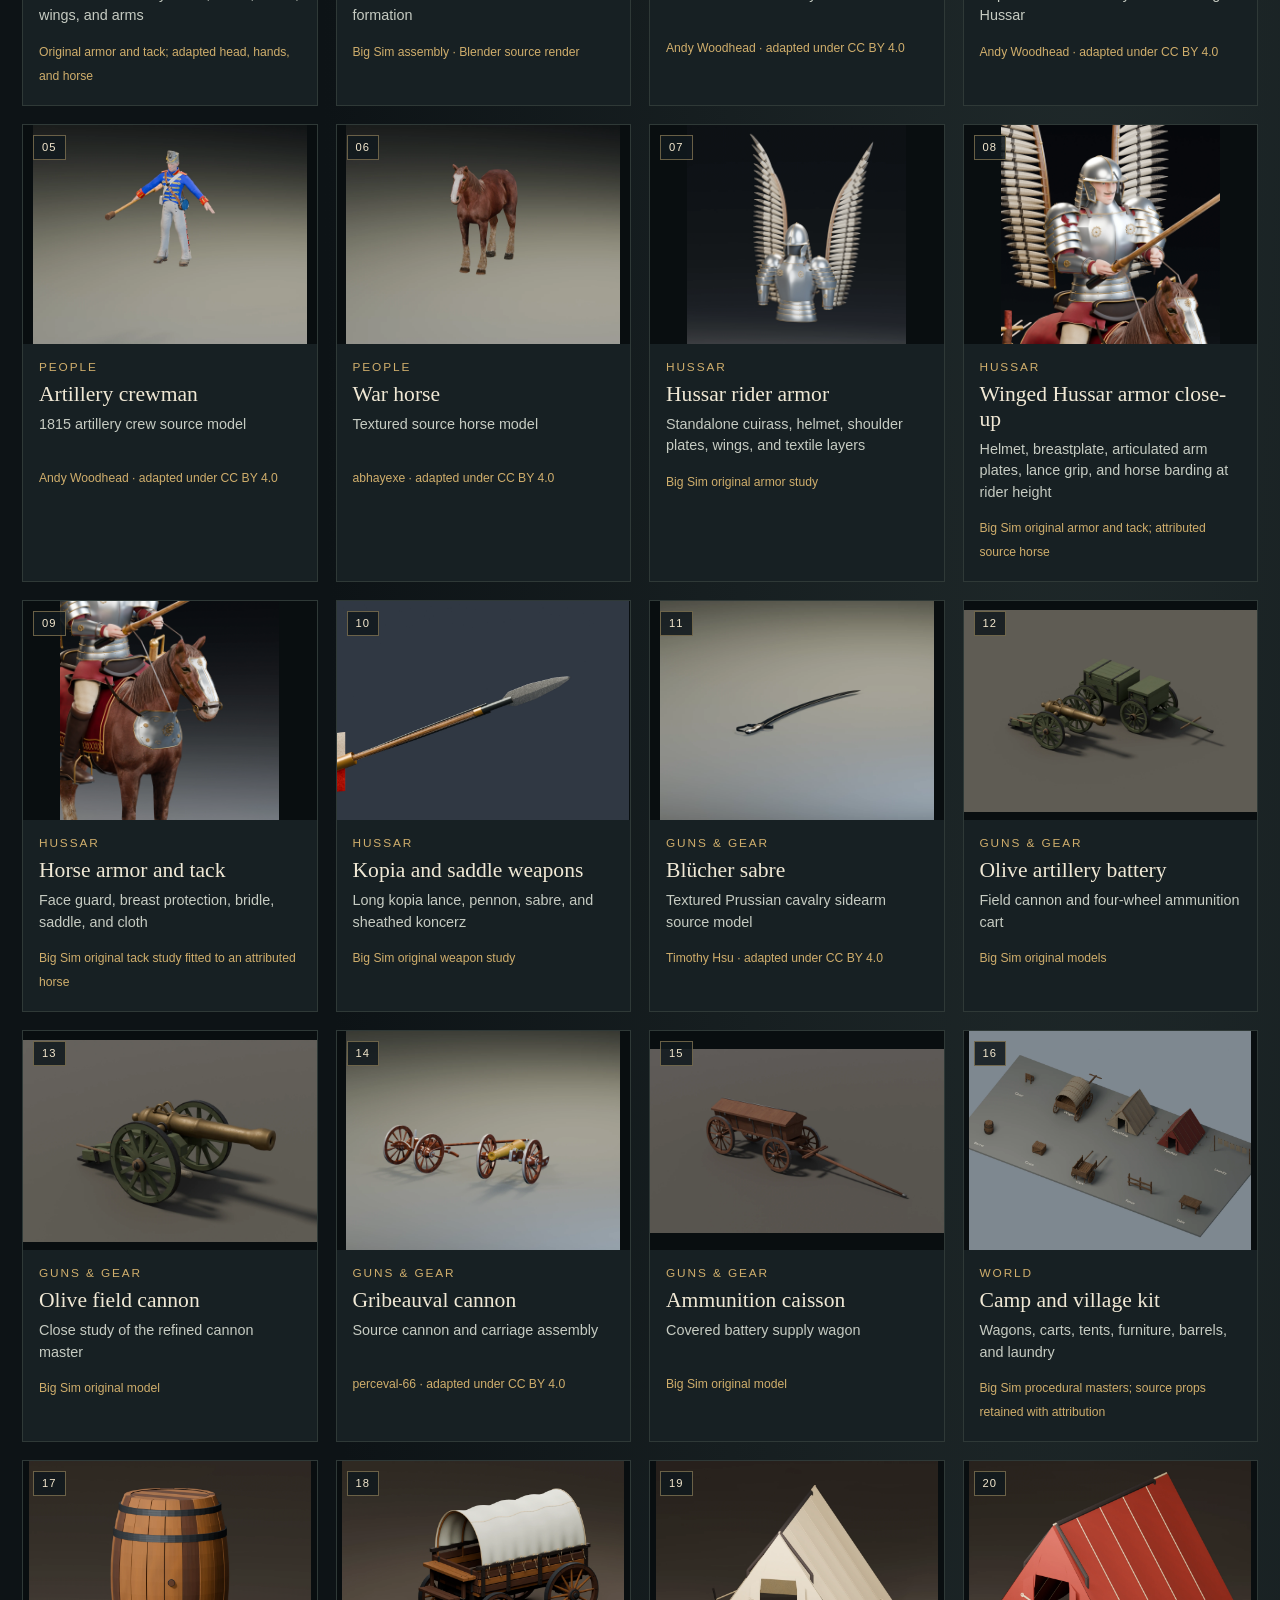
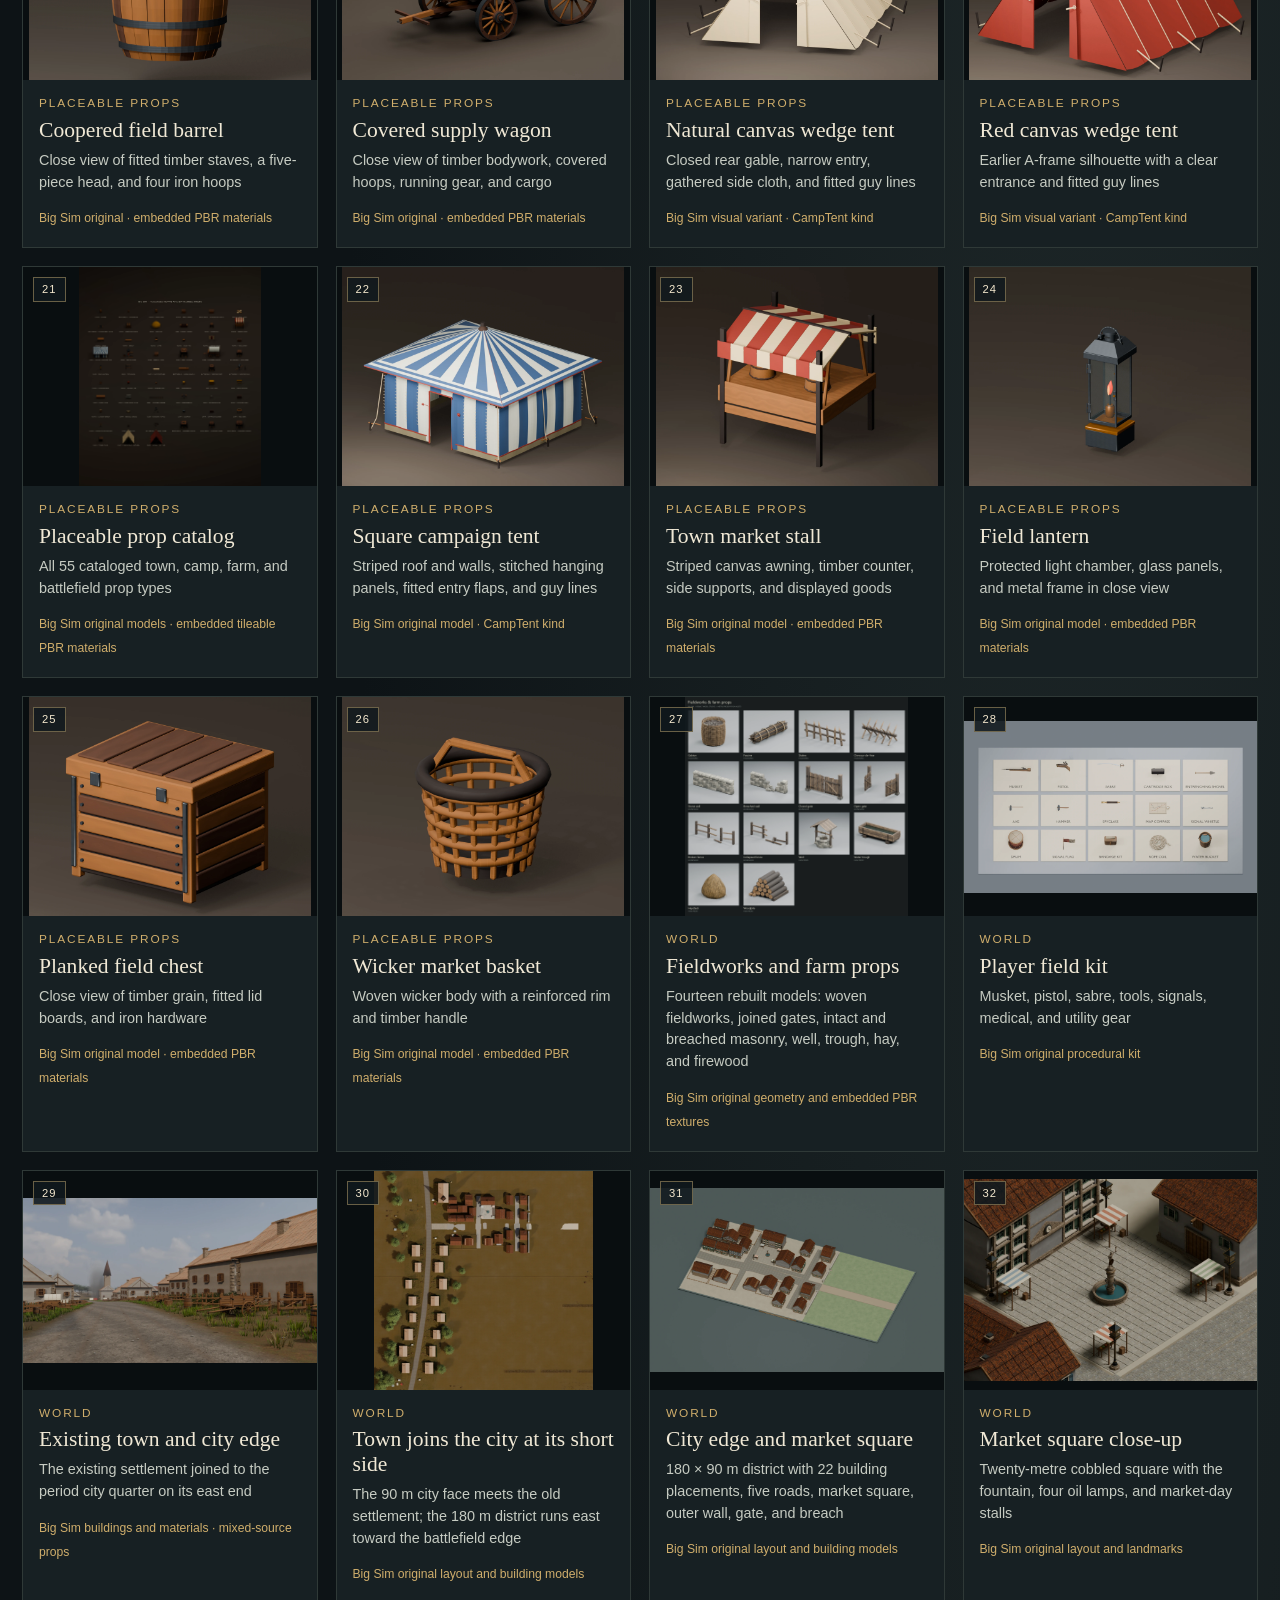
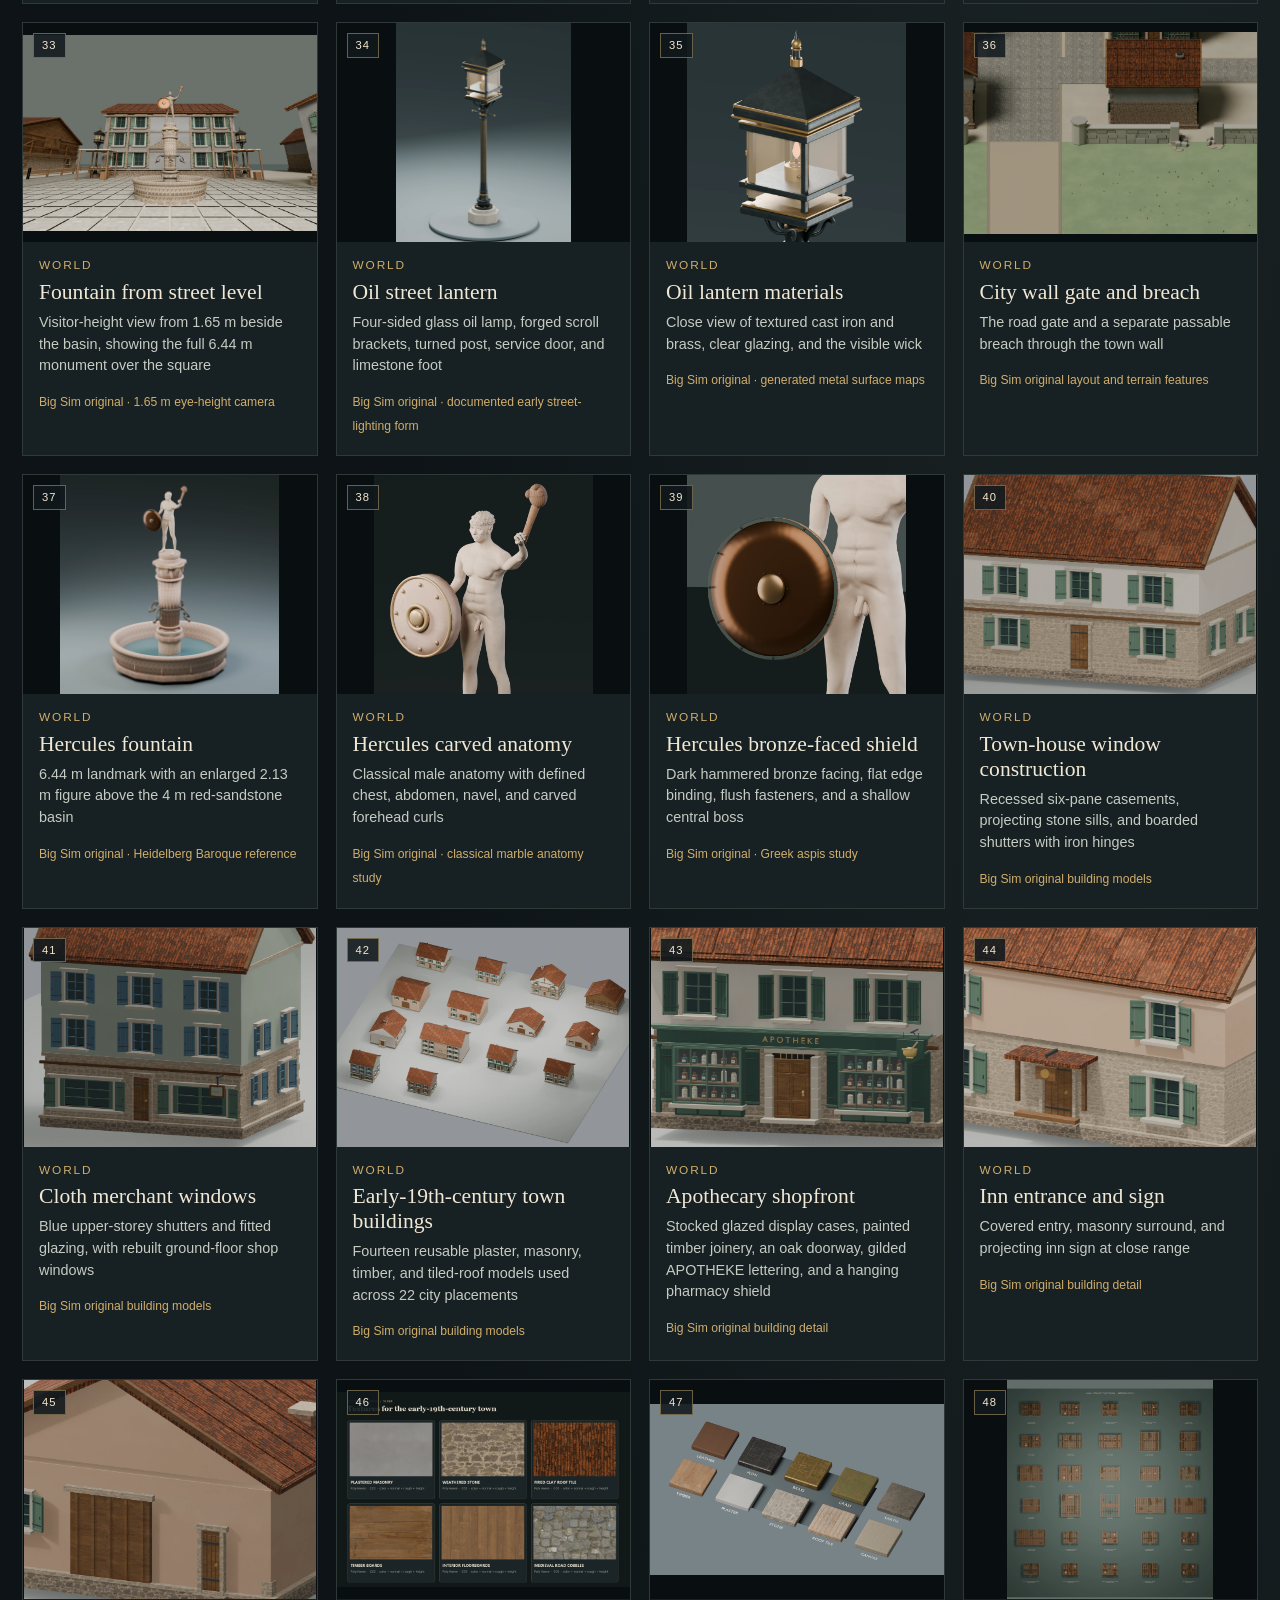
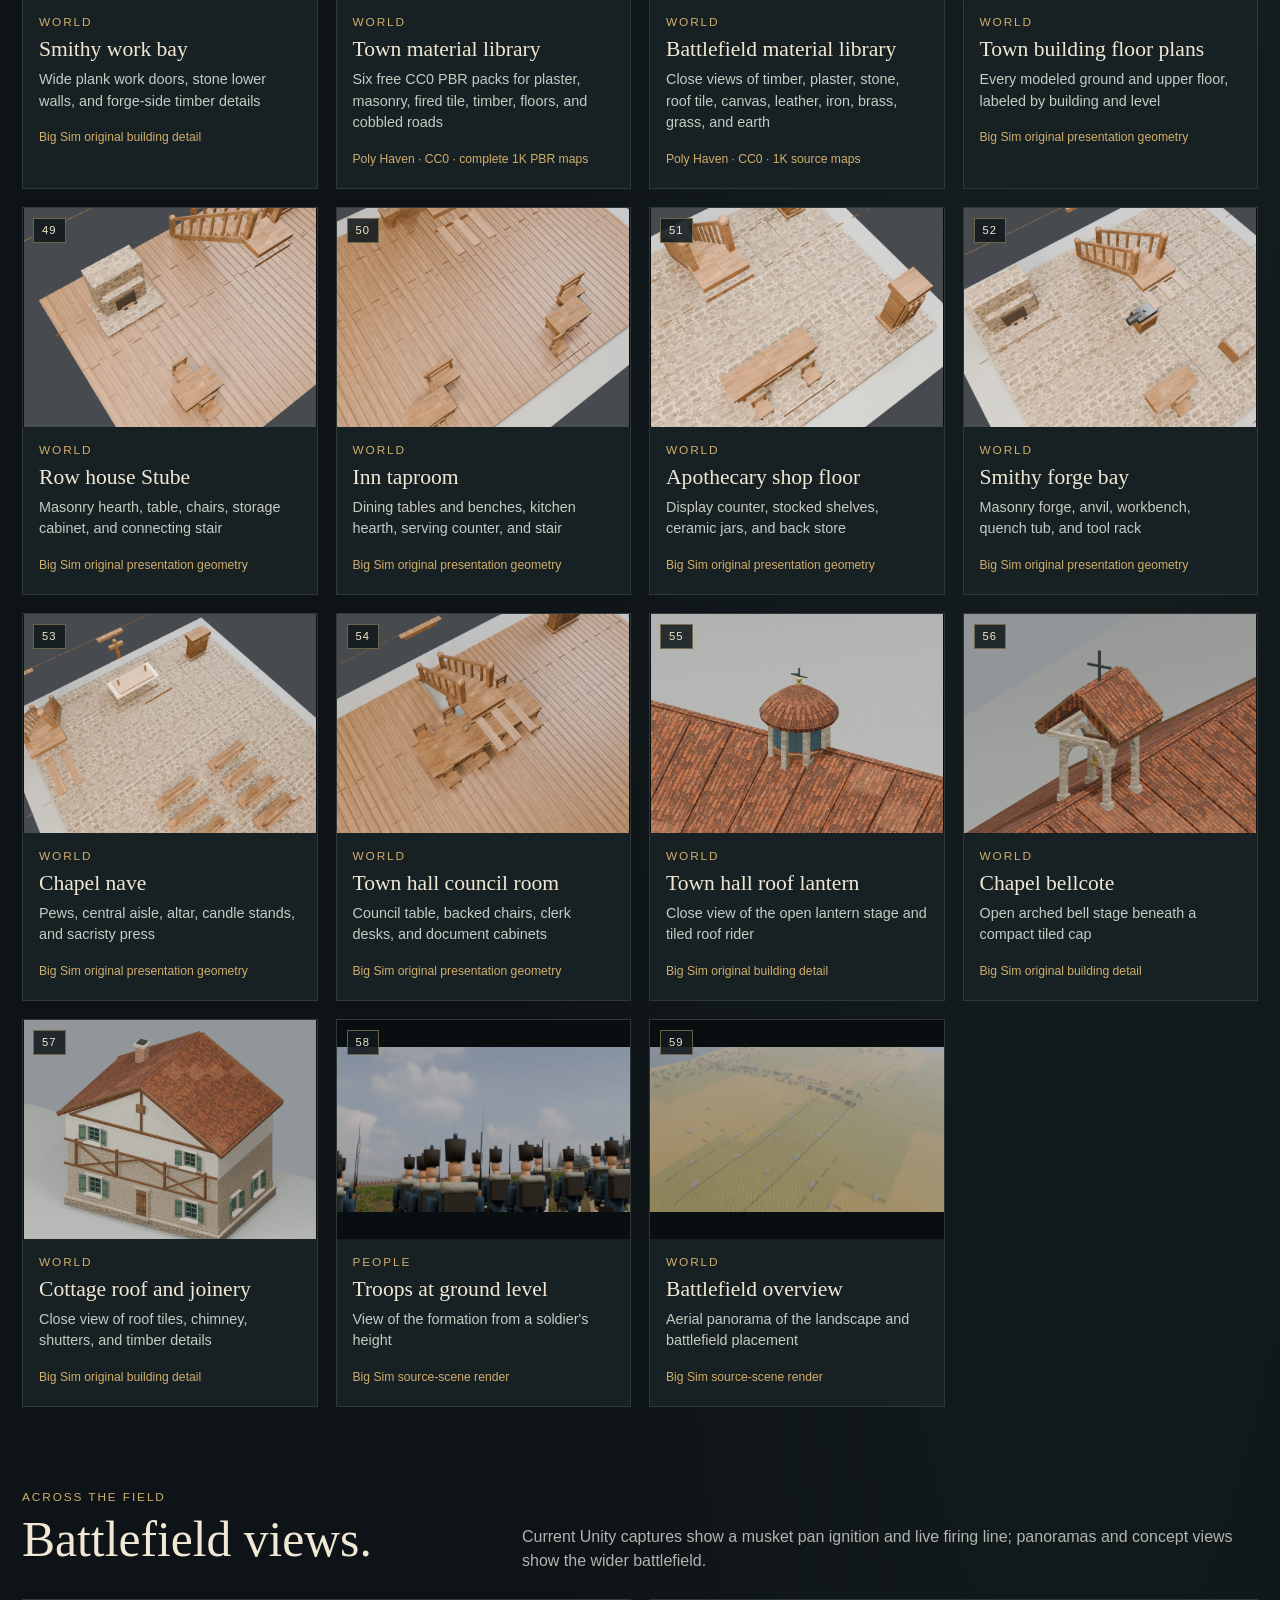
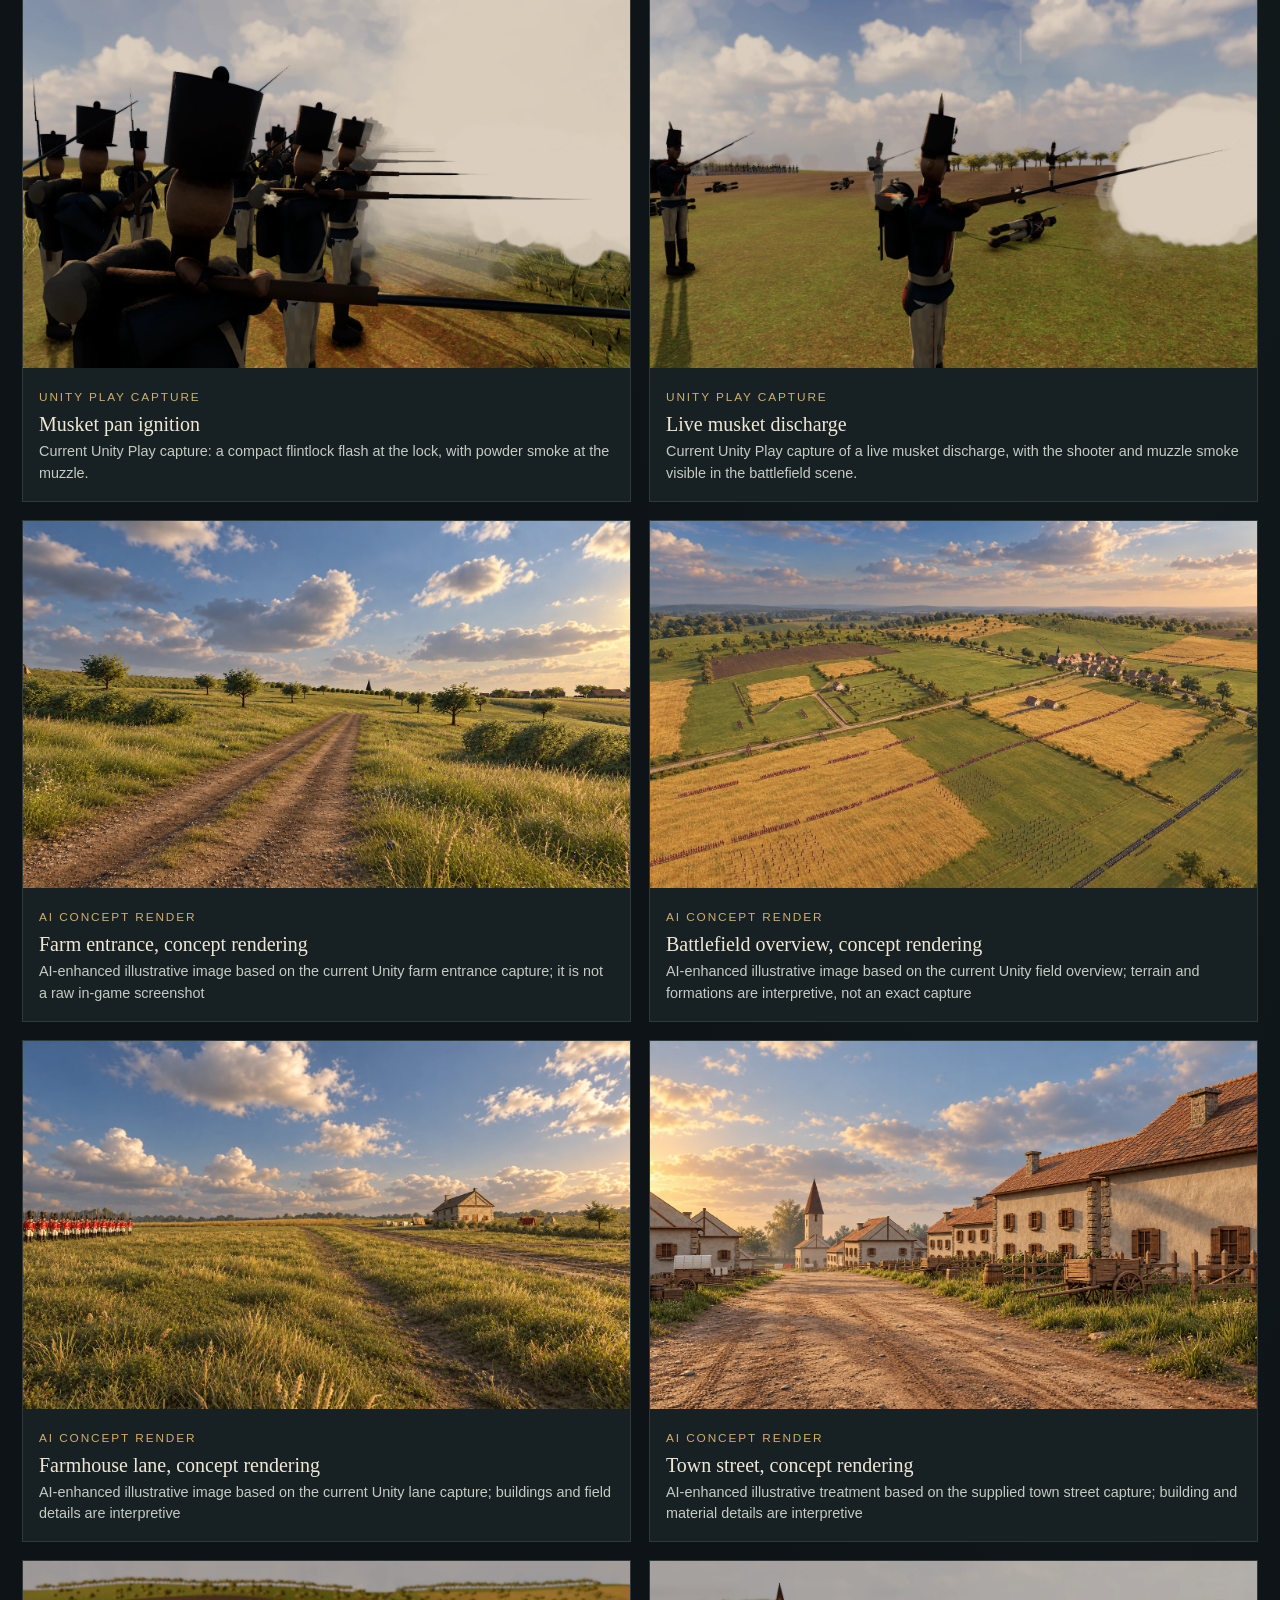
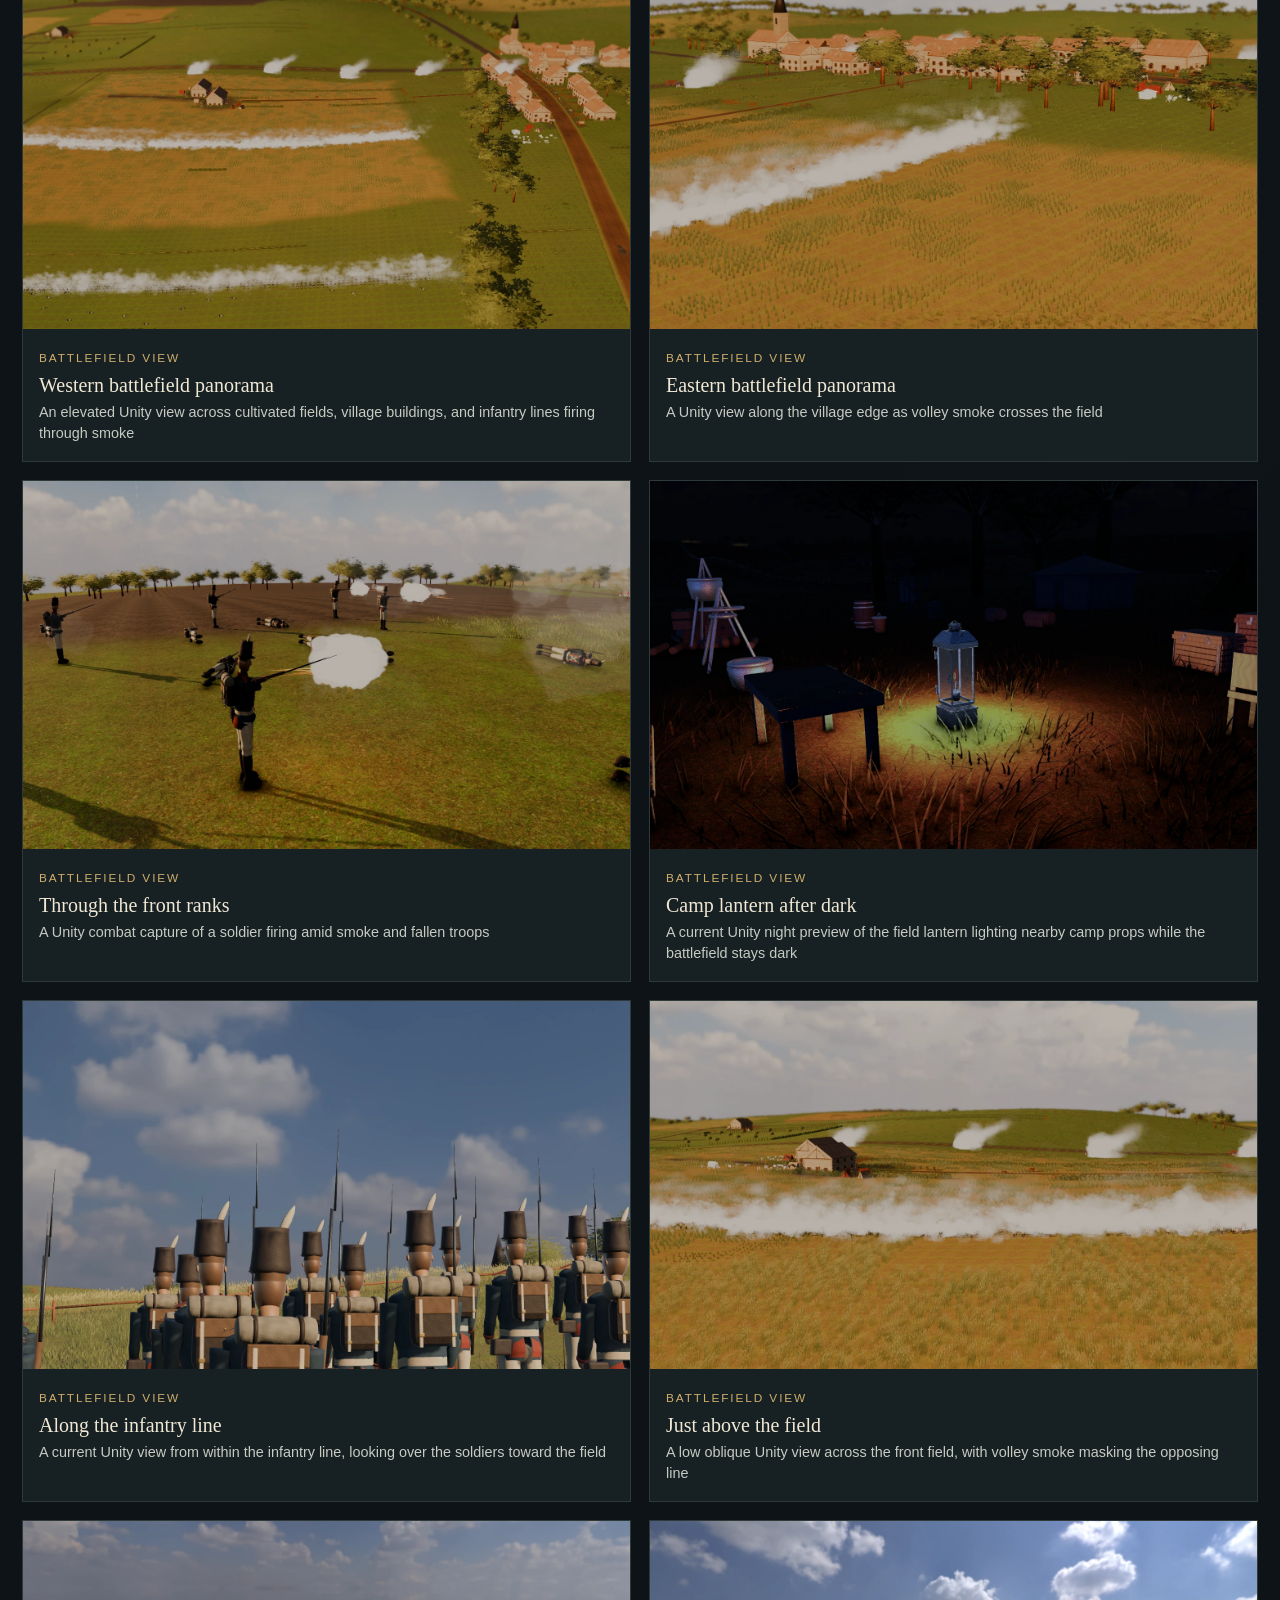
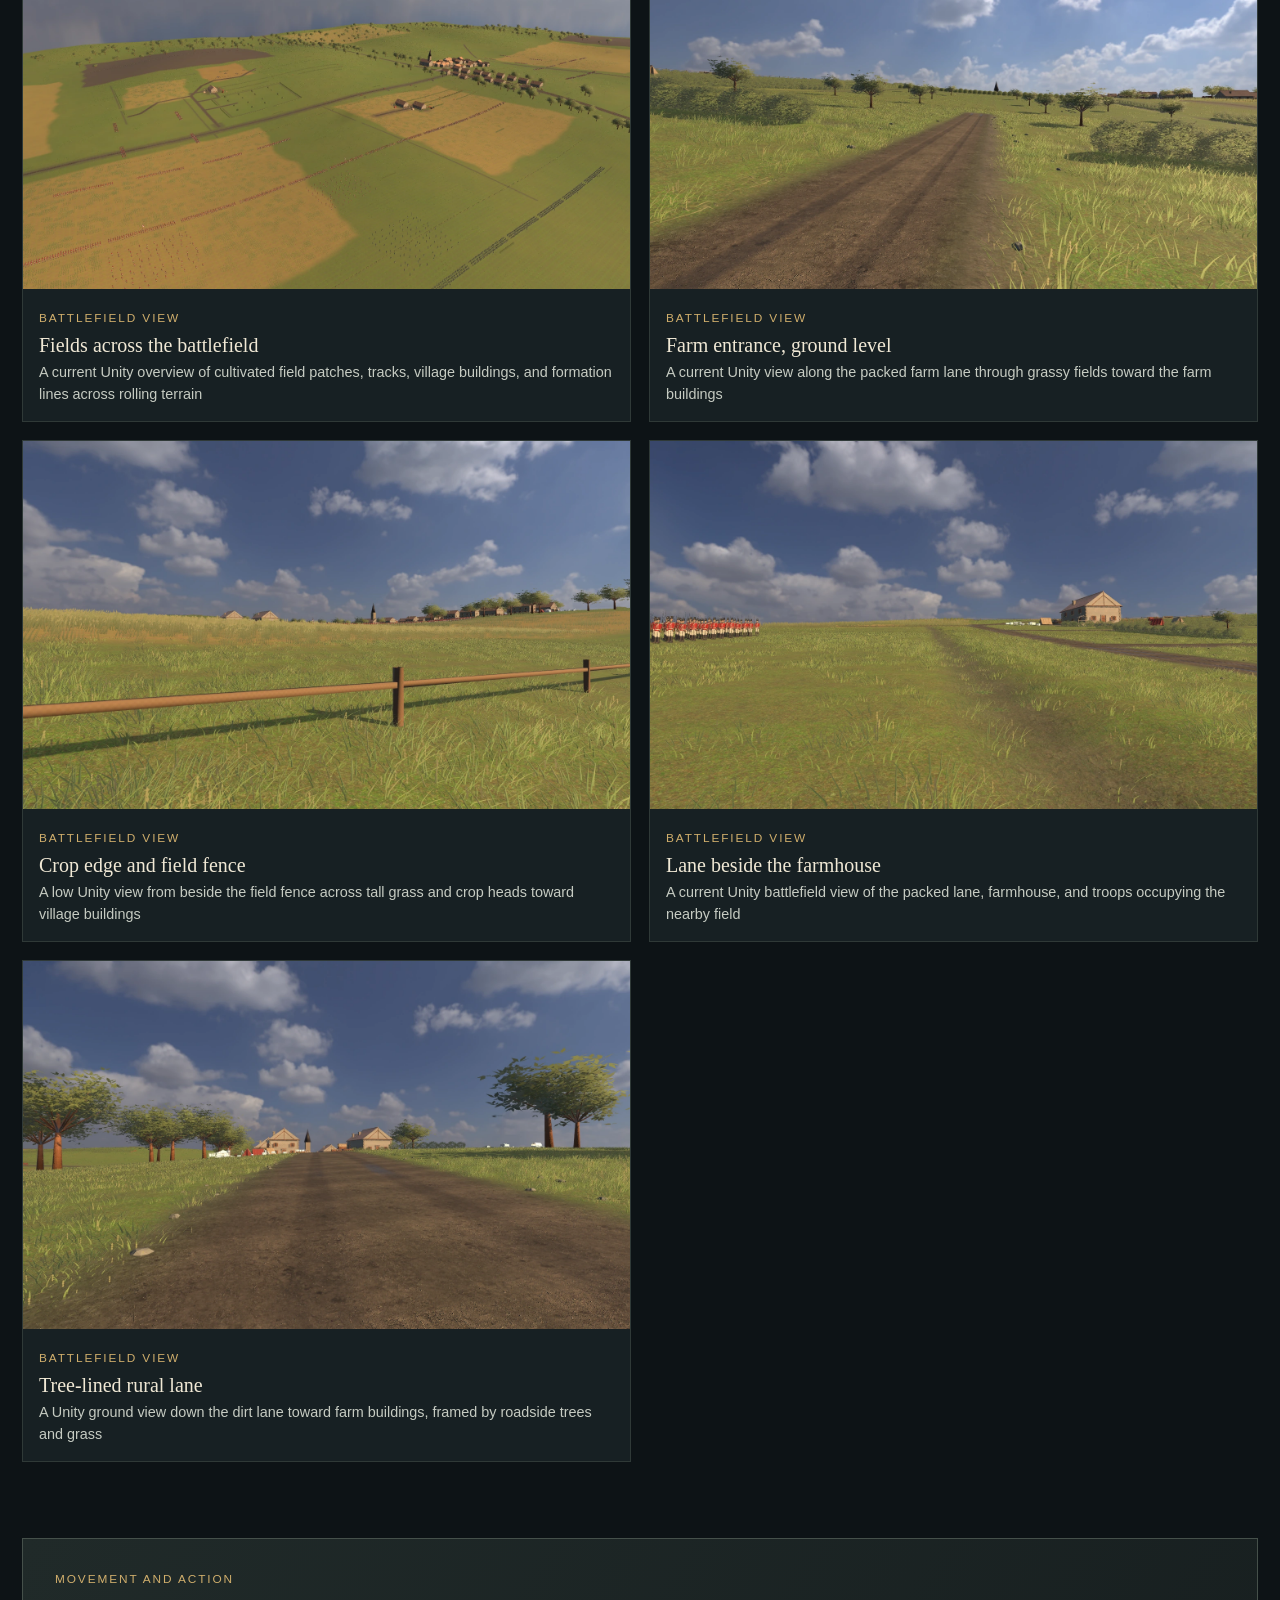
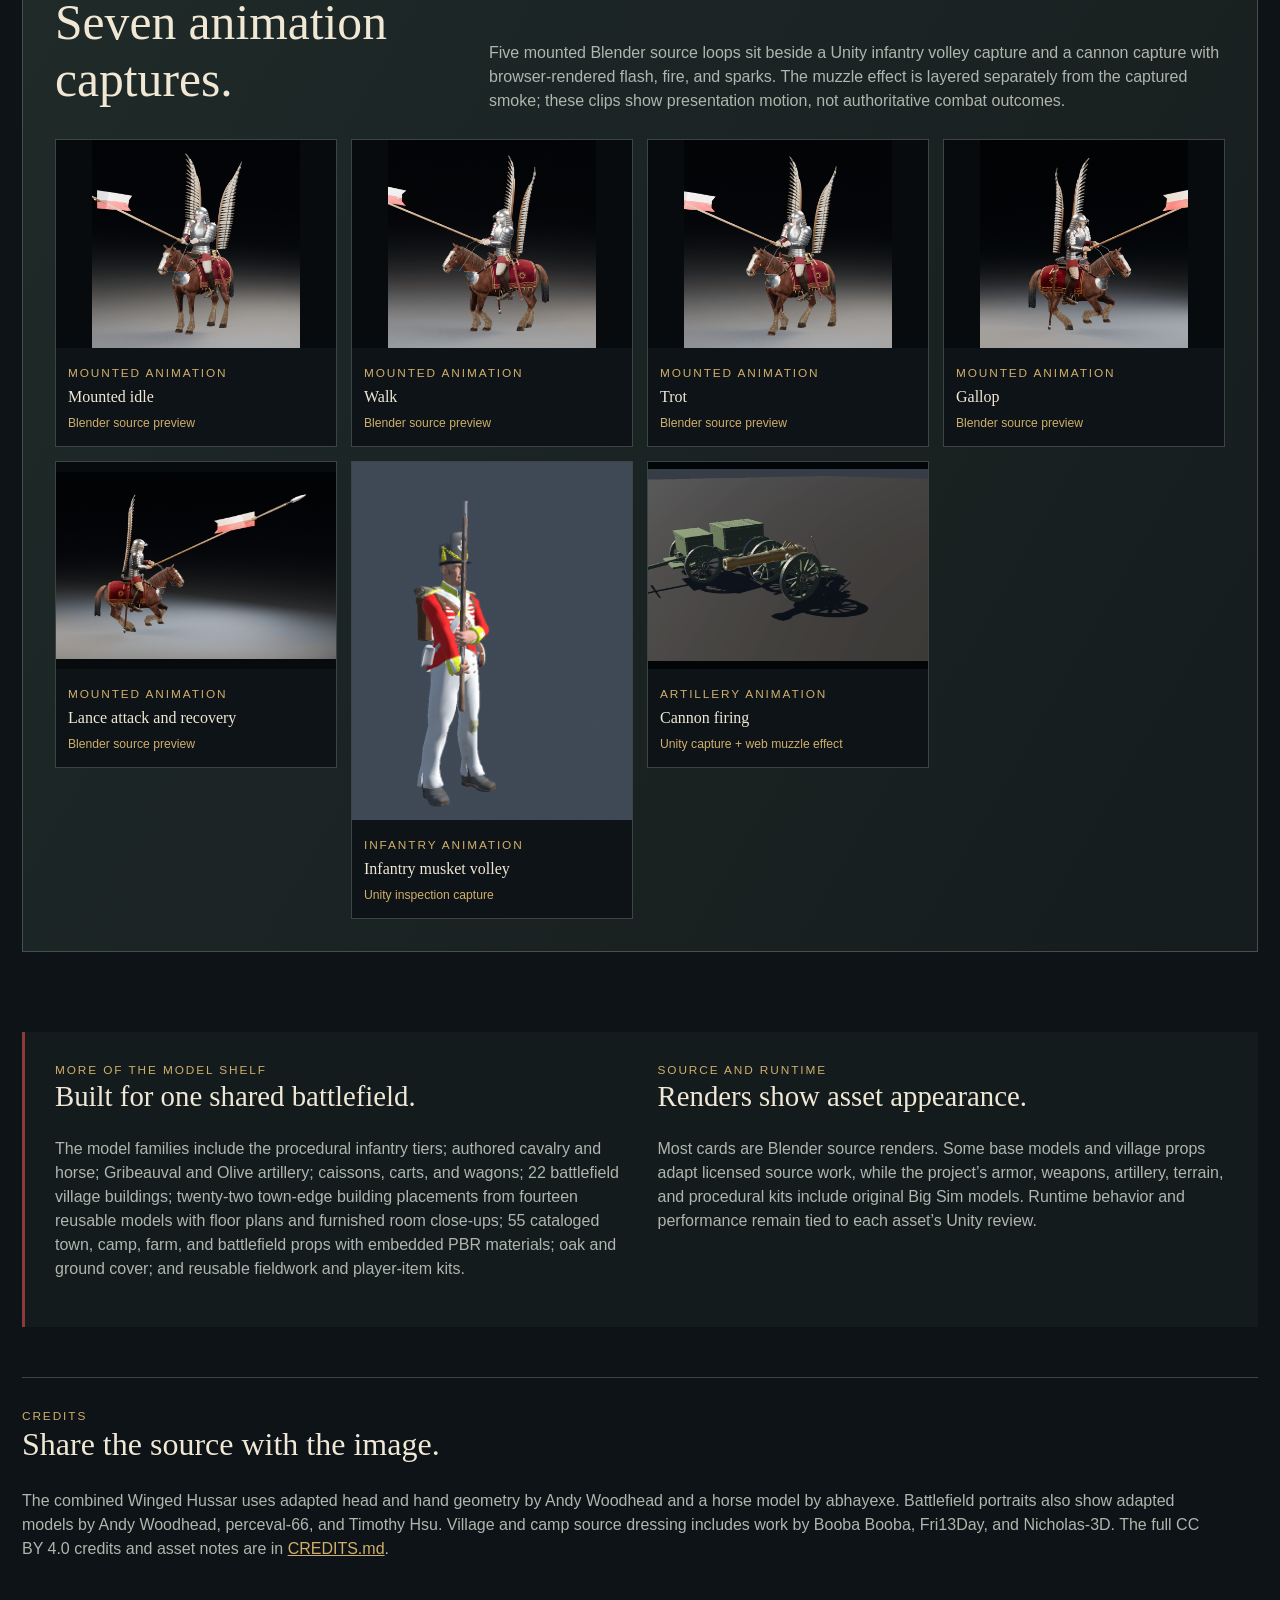
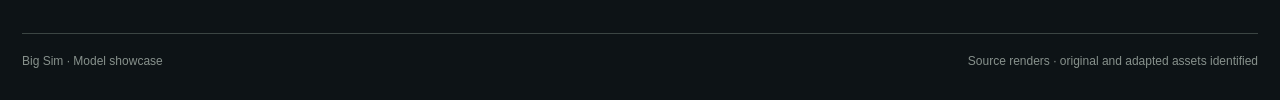
==== commit 938ab591: "Add current night lantern battlefield capture" ====
--- a/site/index.html
+++ b/site/index.html
@@ -84,7 +84,7 @@
     </div>
     <div class="hero-art"><img src="images/gallery/winged-hussar.webp" alt="Textured Winged Hussar mounted on an armored horse with raised wings and kopia lance"><span class="hero-label">Featured study · Winged Hussar</span></div>
   </header>
-  <div class="stats" aria-label="Showcase totals"><div class="stat"><strong>59</strong><span>model groups and scene kits</span></div><div class="stat"><strong>7</strong><span>animation clips</span></div><div class="stat"><strong>16</strong><span>battlefield views</span></div></div>
+  <div class="stats" aria-label="Showcase totals"><div class="stat"><strong>59</strong><span>model groups and scene kits</span></div><div class="stat"><strong>7</strong><span>animation clips</span></div><div class="stat"><strong>17</strong><span>battlefield views</span></div></div>
   <main id="models">
     <div class="section-head"><div><div class="kicker">Browse the collection</div><h2>Models and model families</h2></div><p>LOD versions, exports, and pieces that belong to the same kit are grouped together. Select any image to view it larger without leaving the gallery.</p></div>
     <div class="filters" role="group" aria-label="Filter model gallery"><button class="active" type="button" data-filter="all" aria-pressed="true">All 59</button>
@@ -451,17 +451,14 @@
 </article></div>
   </main>
   <section class="battle-section" id="battle">
-    <div class="section-head"><div><div class="kicker">Across the field</div><h2>Battlefield views.</h2></div><p>Current Unity captures show a musket pan ignition and live musket discharge; panoramas and concept views show the wider battlefield.</p></div>
-    <div class="battle-grid">
-<article class="battle-card">
+    <div class="section-head"><div><div class="kicker">Across the field</div><h2>Battlefield views.</h2></div><p>Current Unity captures show a musket pan ignition and live firing line; panoramas and concept views show the wider battlefield.</p></div>
+    <div class="battle-grid"><article class="battle-card">
   <a href="images/gallery/musket-pan-ignition.webp" aria-label="Open full size image: Musket pan ignition"><img src="images/gallery/musket-pan-ignition.webp" alt="Musket pan ignition — Current Unity Play capture: a compact flintlock flash at the lock, with powder smoke at the muzzle." loading="lazy"></a>
   <div><span class="eyebrow">Unity Play capture</span><h3>Musket pan ignition</h3><p>Current Unity Play capture: a compact flintlock flash at the lock, with powder smoke at the muzzle.</p></div>
-</article>
-<article class="battle-card">
+</article><article class="battle-card">
   <a href="images/gallery/musket-discharge-live.webp" aria-label="Open full size image: Live musket discharge"><img src="images/gallery/musket-discharge-live.webp" alt="Live musket discharge — Current Unity Play capture of a live musket discharge, with the shooter and muzzle smoke visible in the battlefield scene." loading="lazy"></a>
   <div><span class="eyebrow">Unity Play capture</span><h3>Live musket discharge</h3><p>Current Unity Play capture of a live musket discharge, with the shooter and muzzle smoke visible in the battlefield scene.</p></div>
-</article>
-<article class="battle-card">
+</article><article class="battle-card">
   <a href="images/gallery/concept-farm-entrance.webp" aria-label="Open full size image: Farm entrance, concept rendering"><img src="images/gallery/concept-farm-entrance.webp" alt="Farm entrance, concept rendering — AI-enhanced illustrative image based on the current Unity farm entrance capture; it is not a raw in-game screenshot" loading="lazy"></a>
   <div><span class="eyebrow">AI concept render</span><h3>Farm entrance, concept rendering</h3><p>AI-enhanced illustrative image based on the current Unity farm entrance capture; it is not a raw in-game screenshot</p></div>
 </article><article class="battle-card">
@@ -482,6 +479,9 @@
 </article><article class="battle-card">
   <a href="images/gallery/battle-line-action.webp" aria-label="Open full size image: Through the front ranks"><img src="images/gallery/battle-line-action.webp" alt="Through the front ranks — A Unity combat capture of a soldier firing amid smoke and fallen troops" loading="lazy"></a>
   <div><span class="eyebrow">Battlefield view</span><h3>Through the front ranks</h3><p>A Unity combat capture of a soldier firing amid smoke and fallen troops</p></div>
+</article><article class="battle-card">
+  <a href="images/gallery/night-lantern-camp.webp" aria-label="Open full size image: Camp lantern after dark"><img src="images/gallery/night-lantern-camp.webp" alt="Camp lantern after dark — A current Unity night preview of the field lantern lighting nearby camp props while the battlefield stays dark" loading="lazy"></a>
+  <div><span class="eyebrow">Battlefield view</span><h3>Camp lantern after dark</h3><p>A current Unity night preview of the field lantern lighting nearby camp props while the battlefield stays dark</p></div>
 </article><article class="battle-card">
   <a href="images/gallery/battle-ground-line.webp" aria-label="Open full size image: Along the infantry line"><img src="images/gallery/battle-ground-line.webp" alt="Along the infantry line — A current Unity view from within the infantry line, looking over the soldiers toward the field" loading="lazy"></a>
   <div><span class="eyebrow">Battlefield view</span><h3>Along the infantry line</h3><p>A current Unity view from within the infantry line, looking over the soldiers toward the field</p></div>
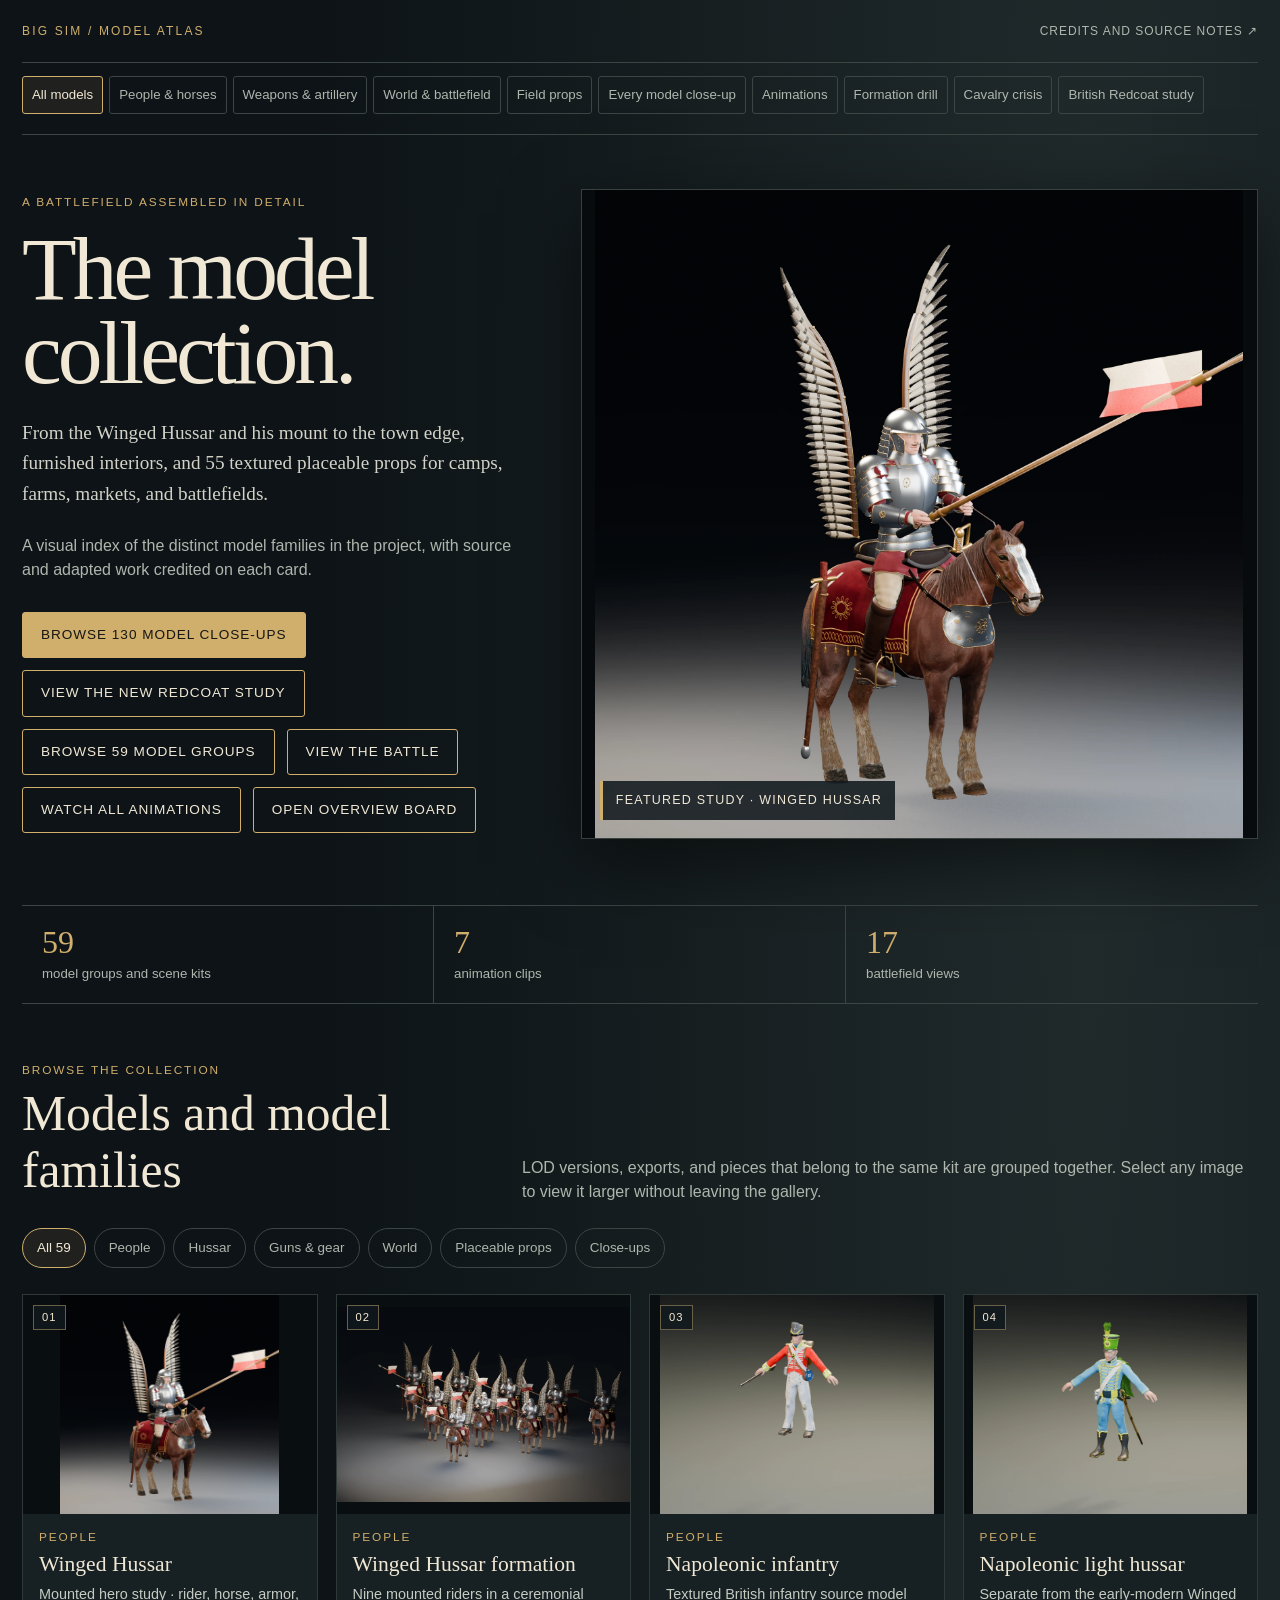
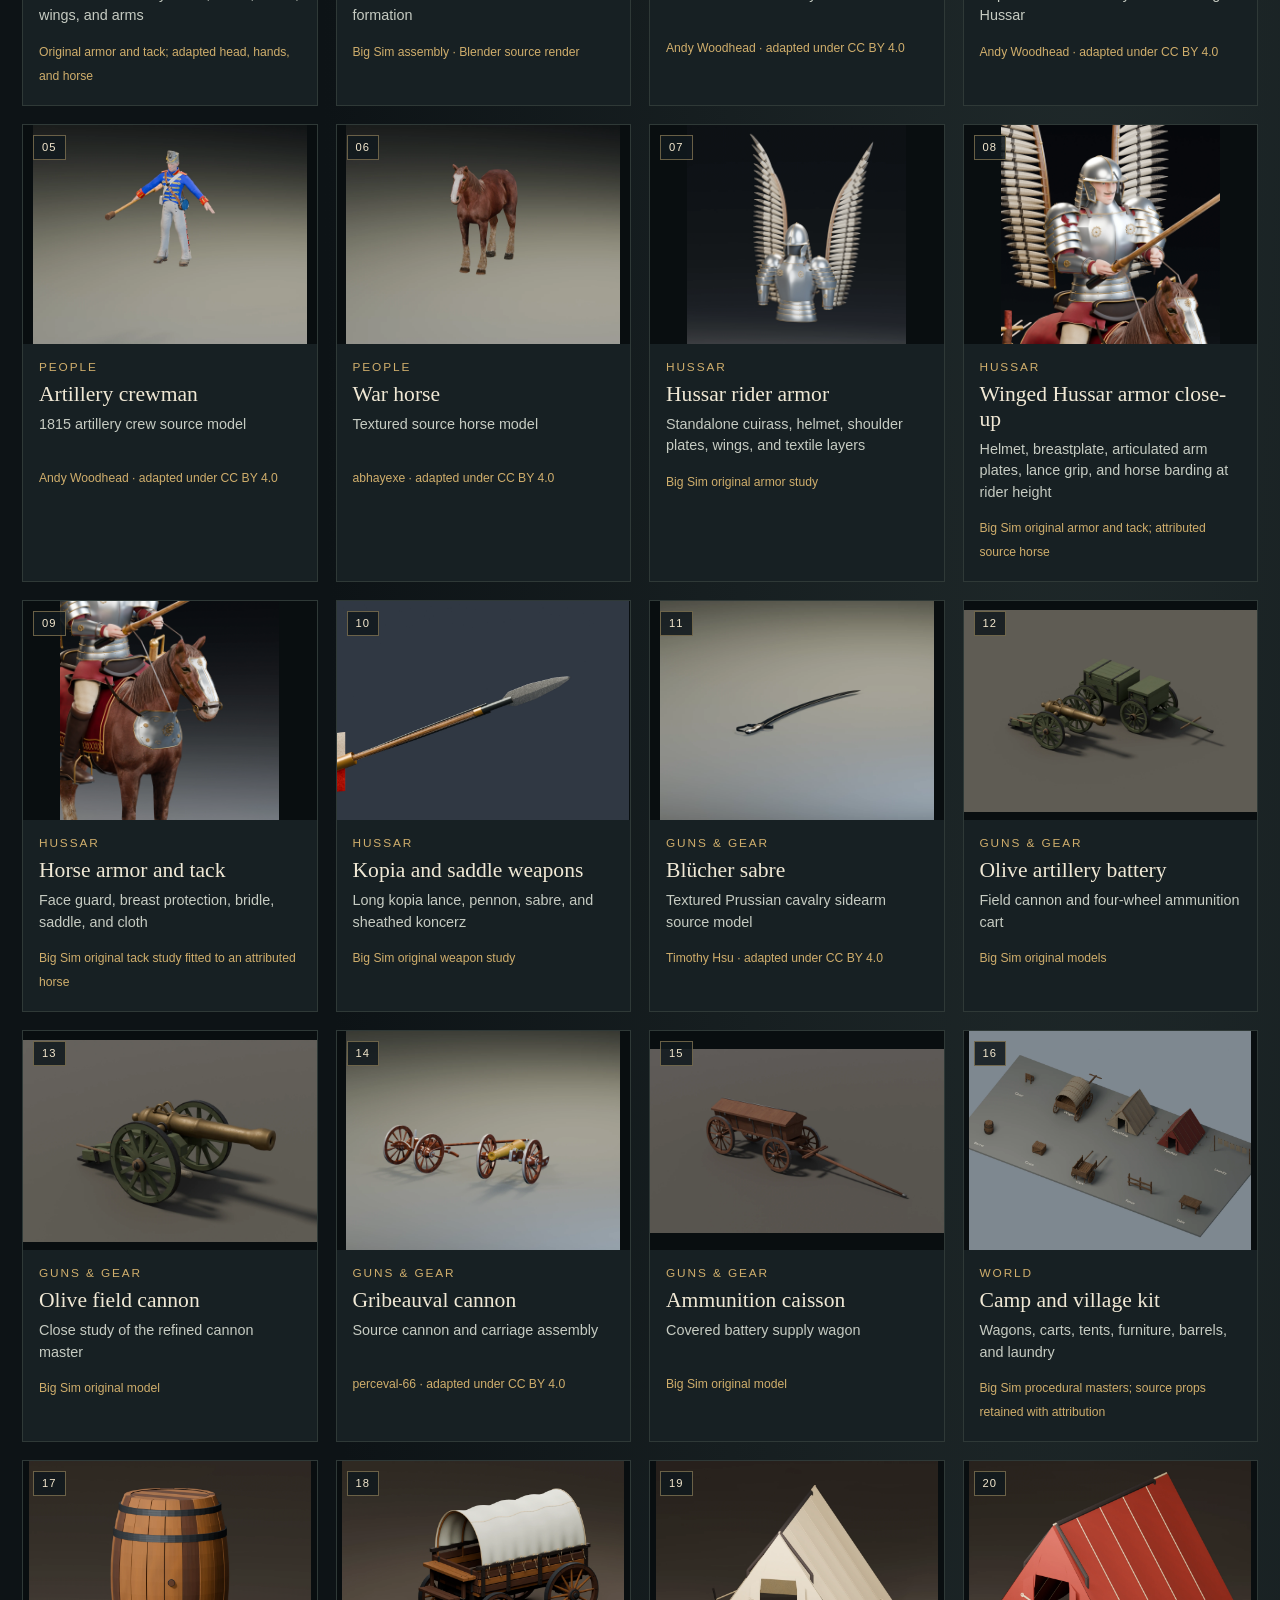
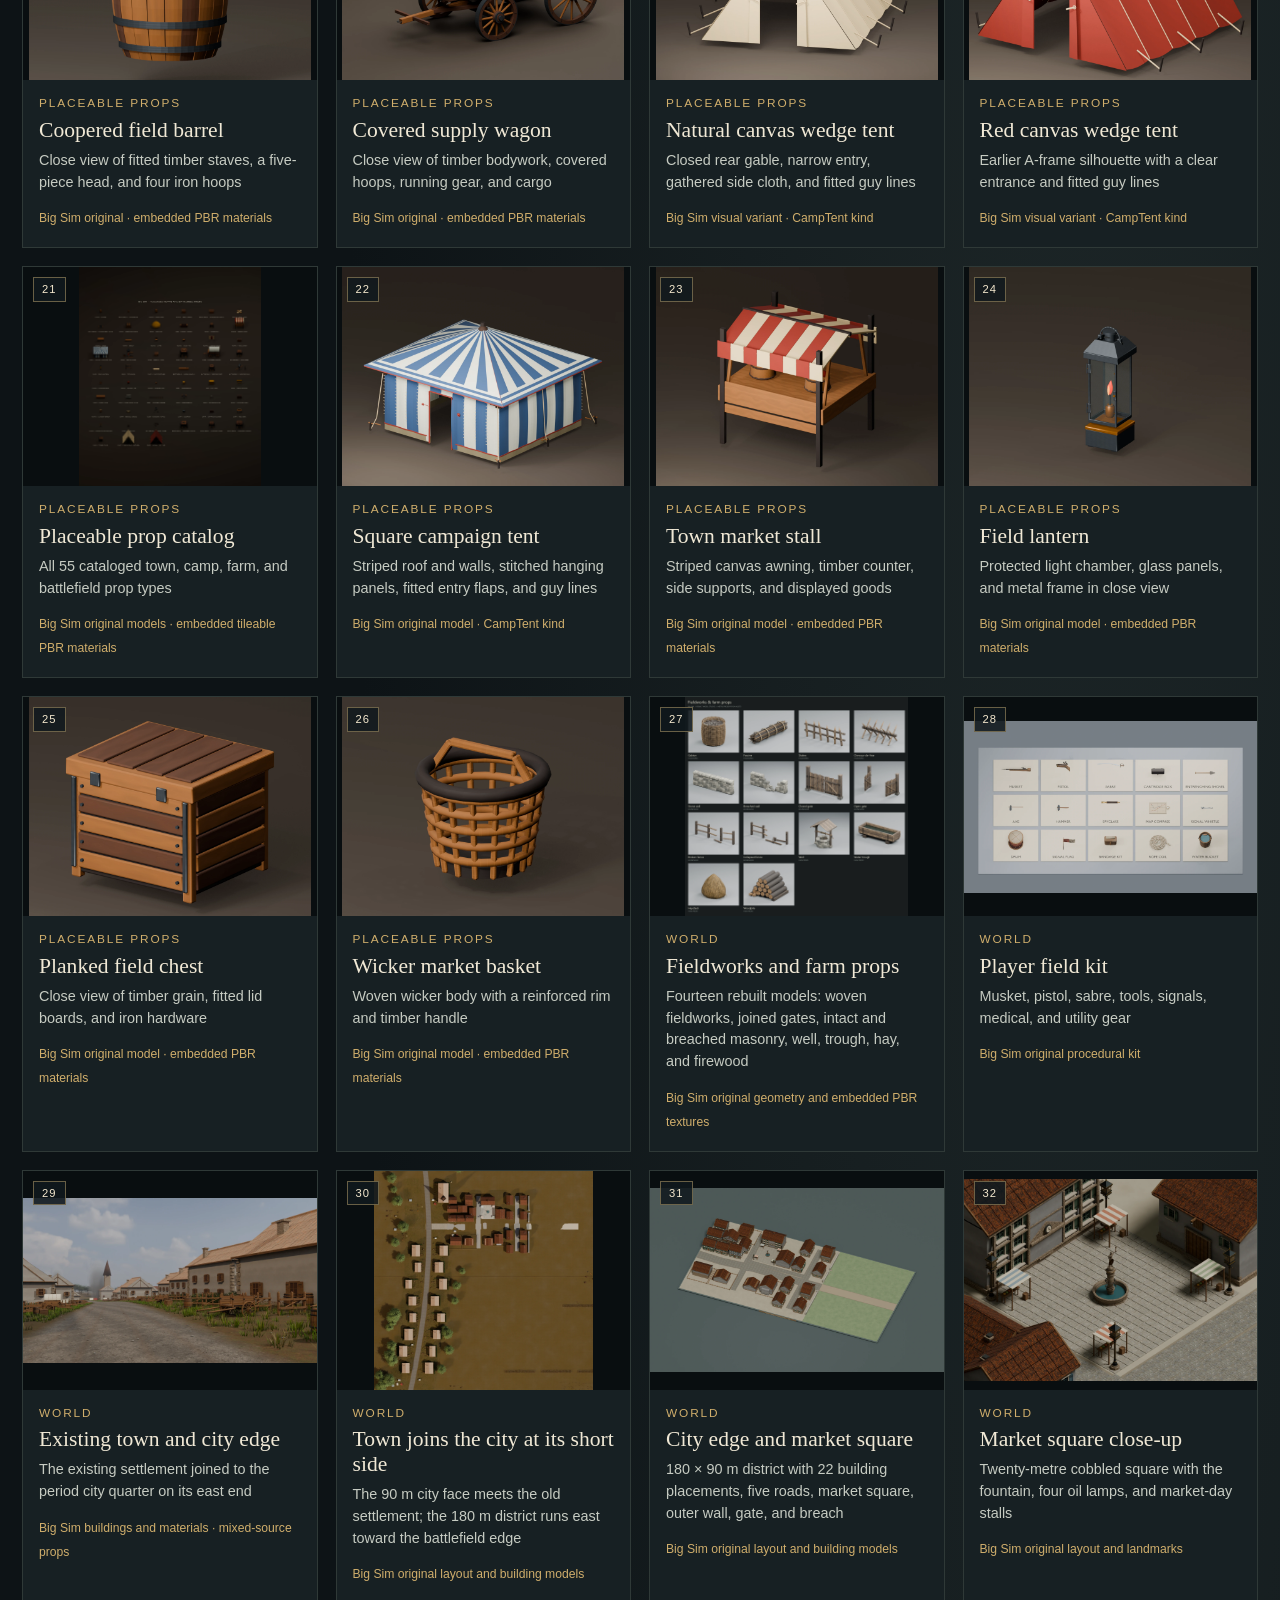
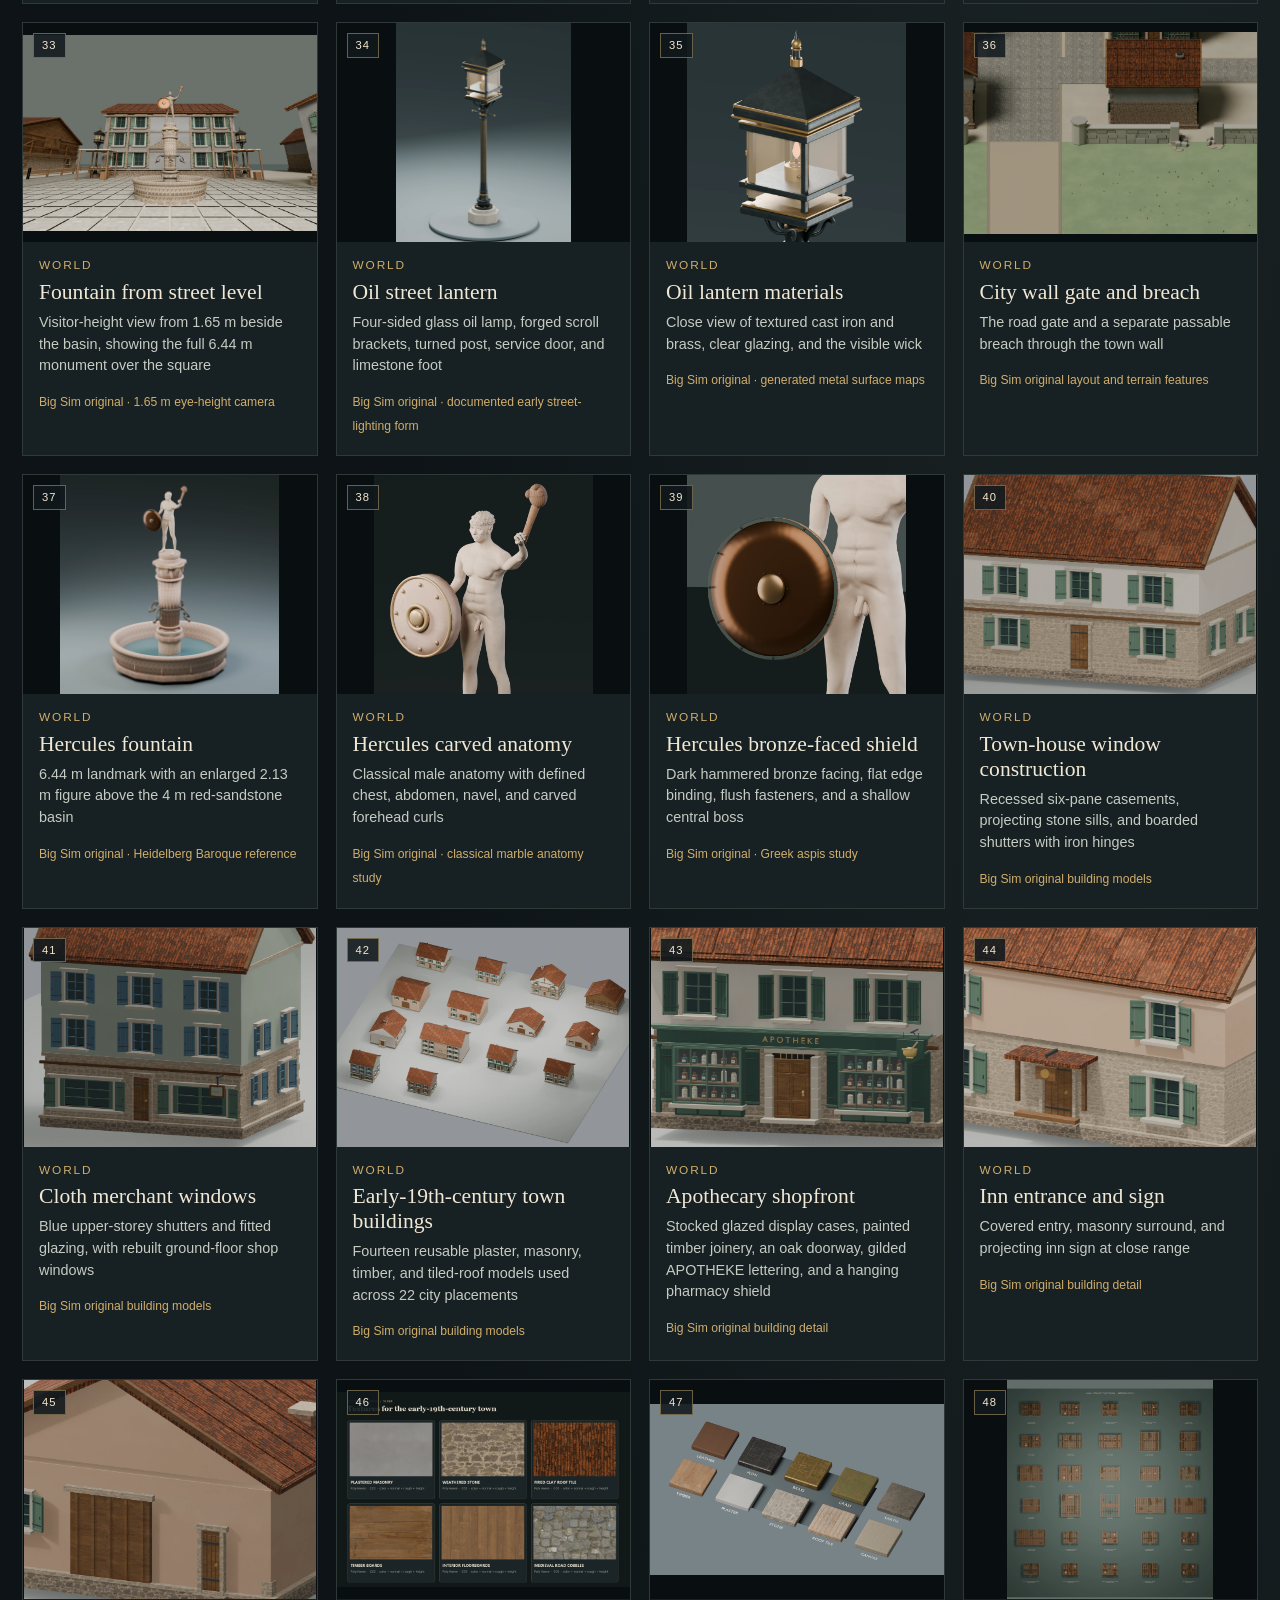
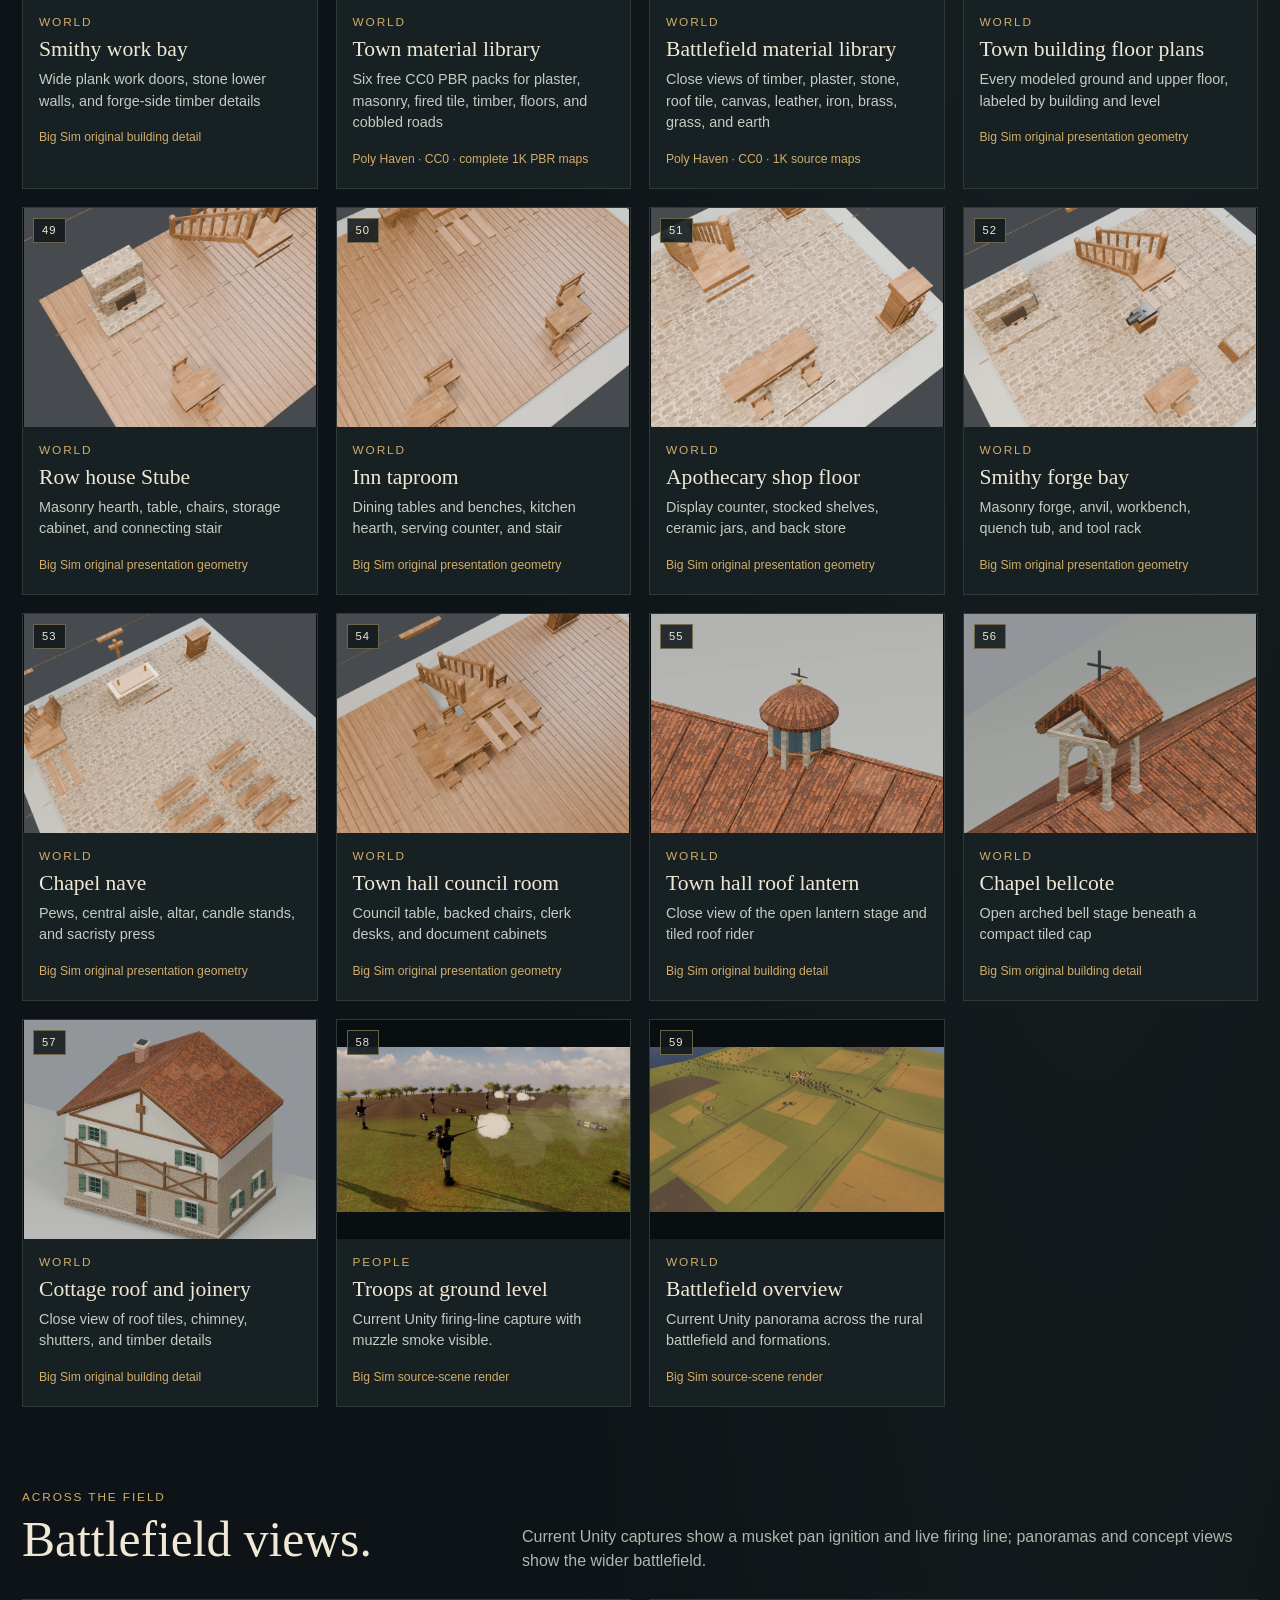
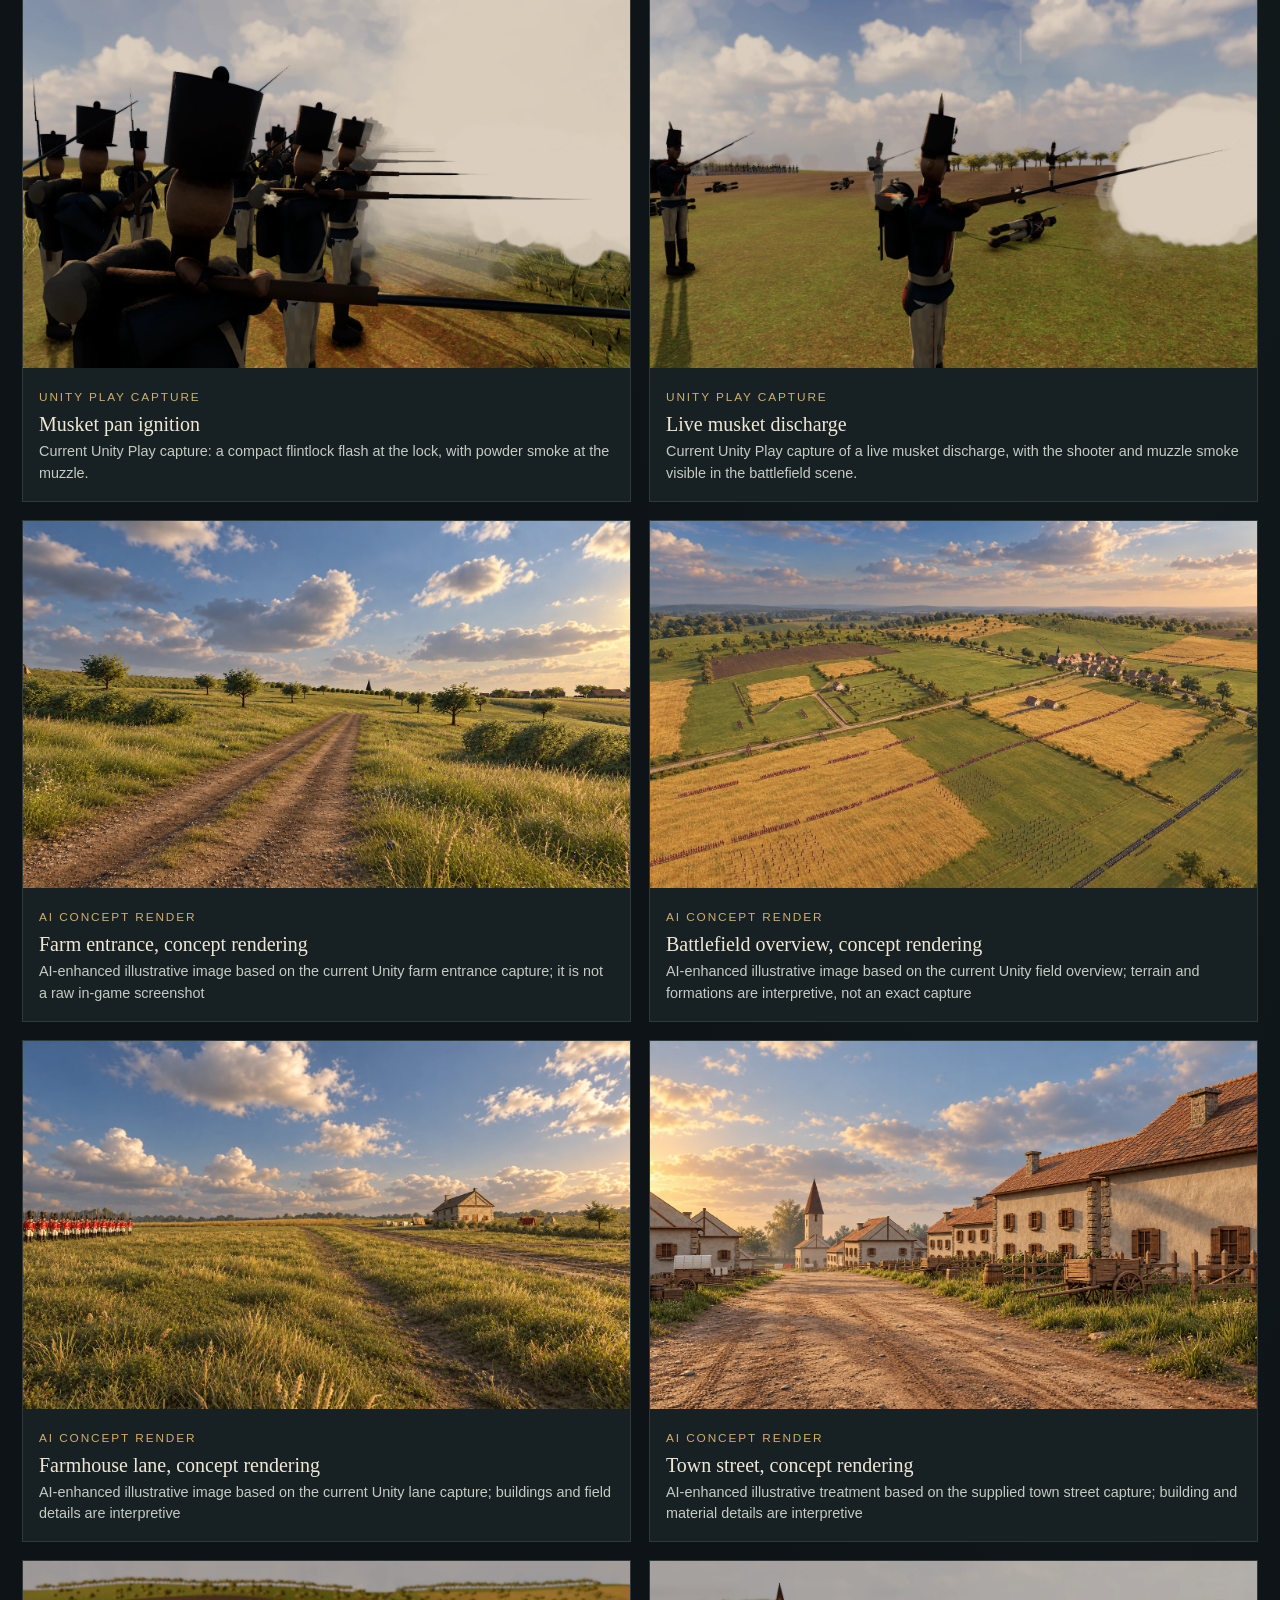
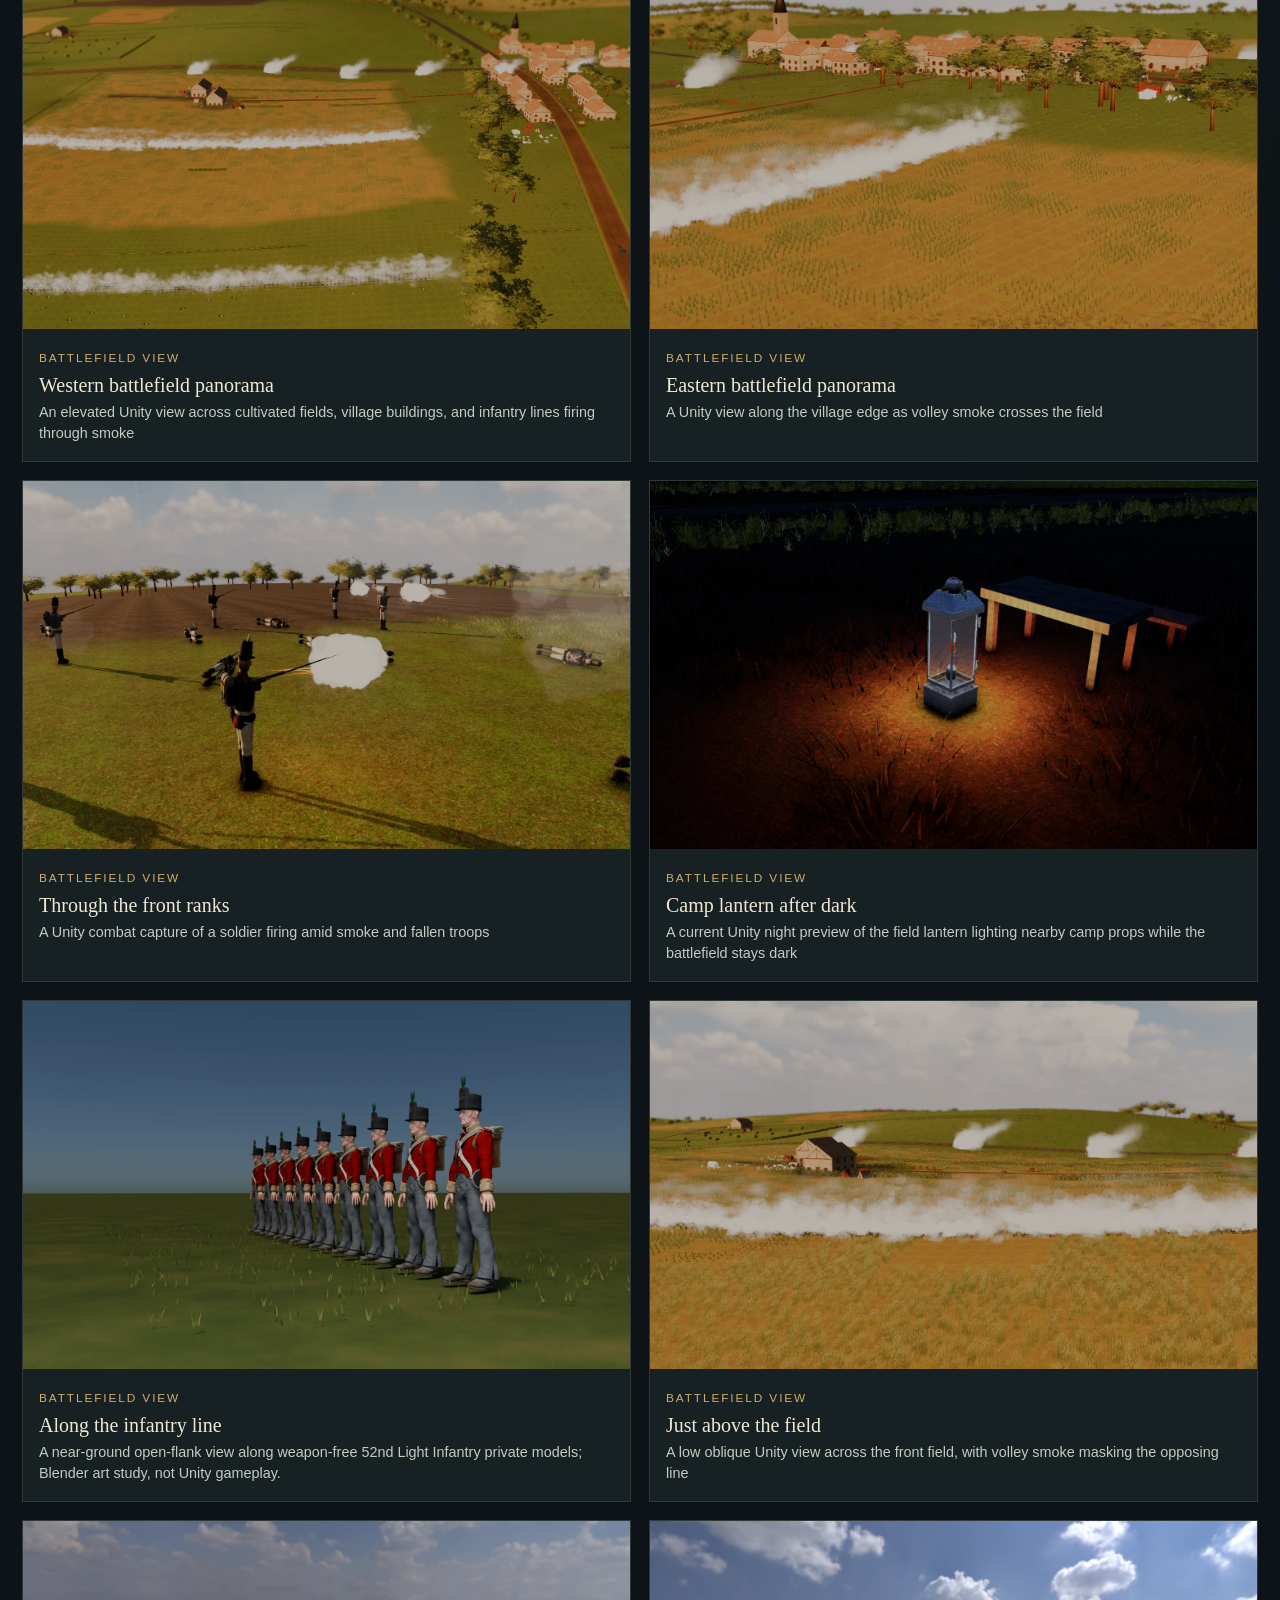
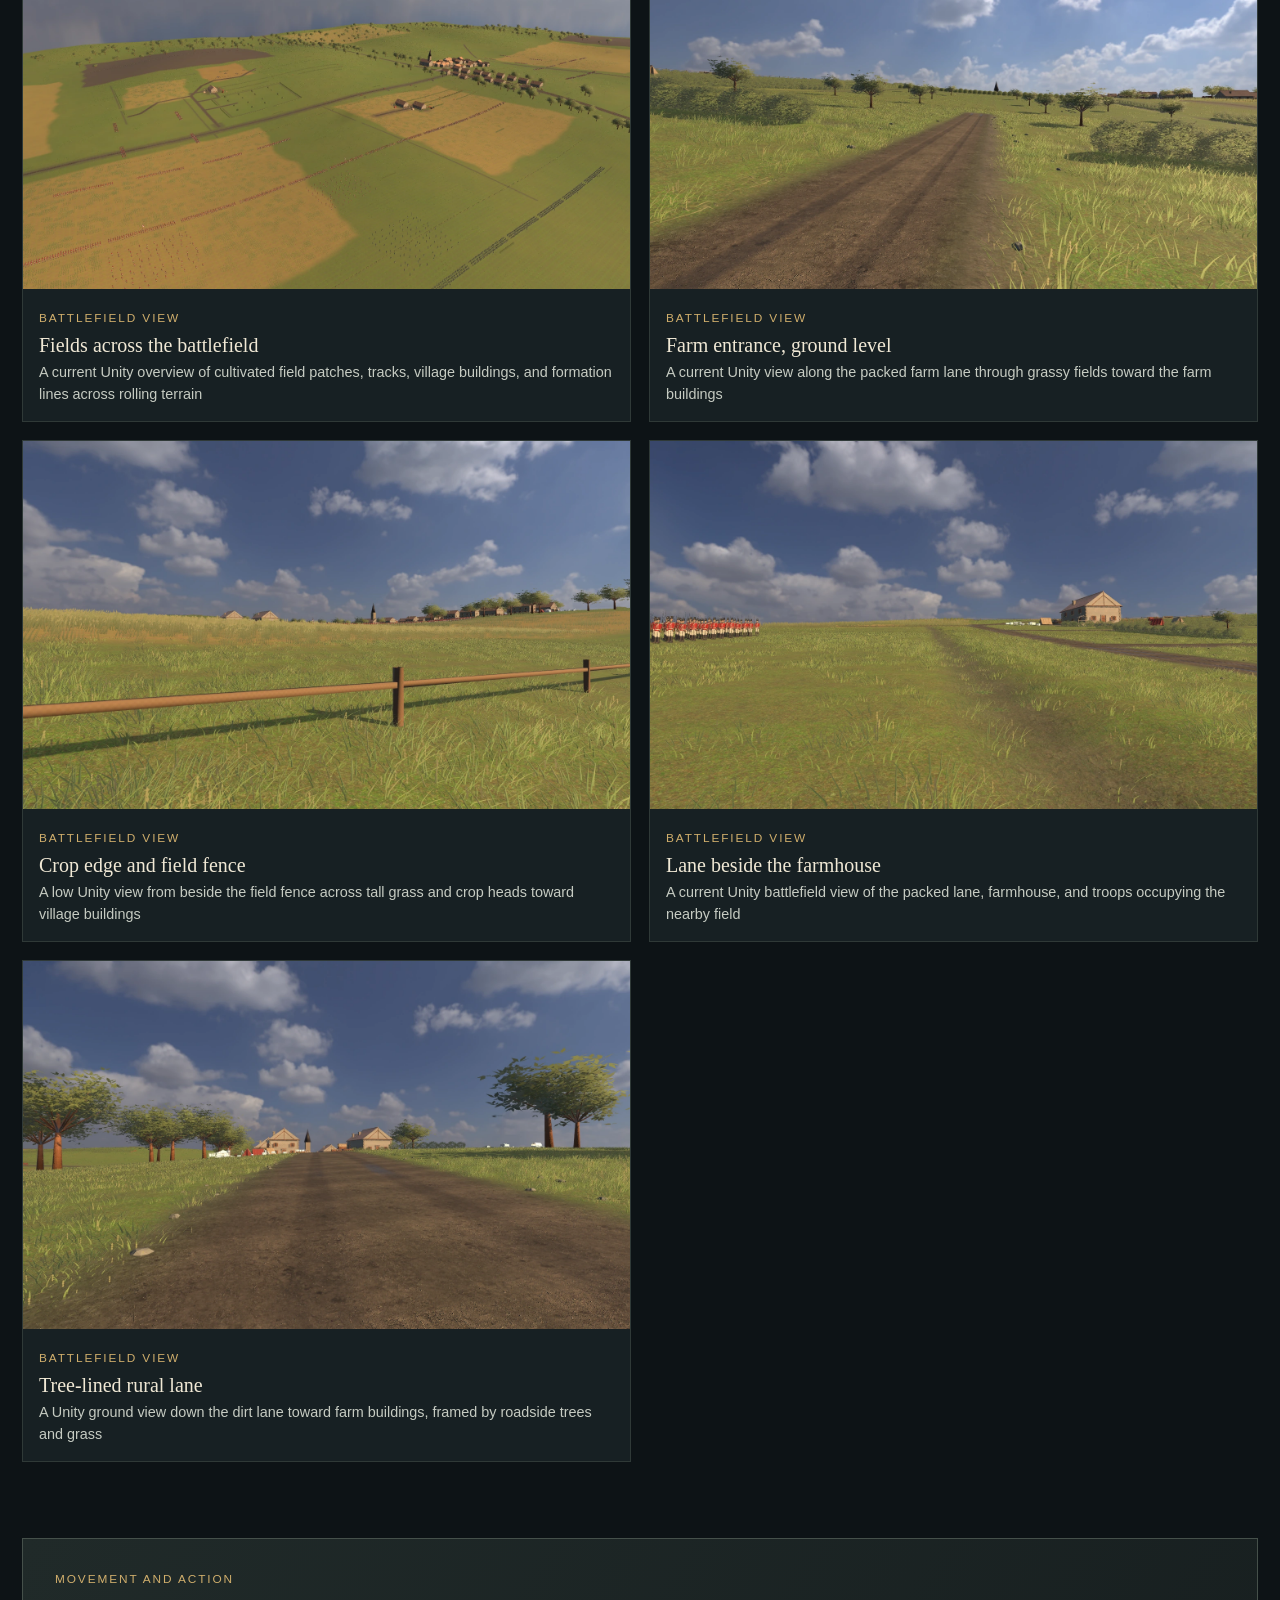
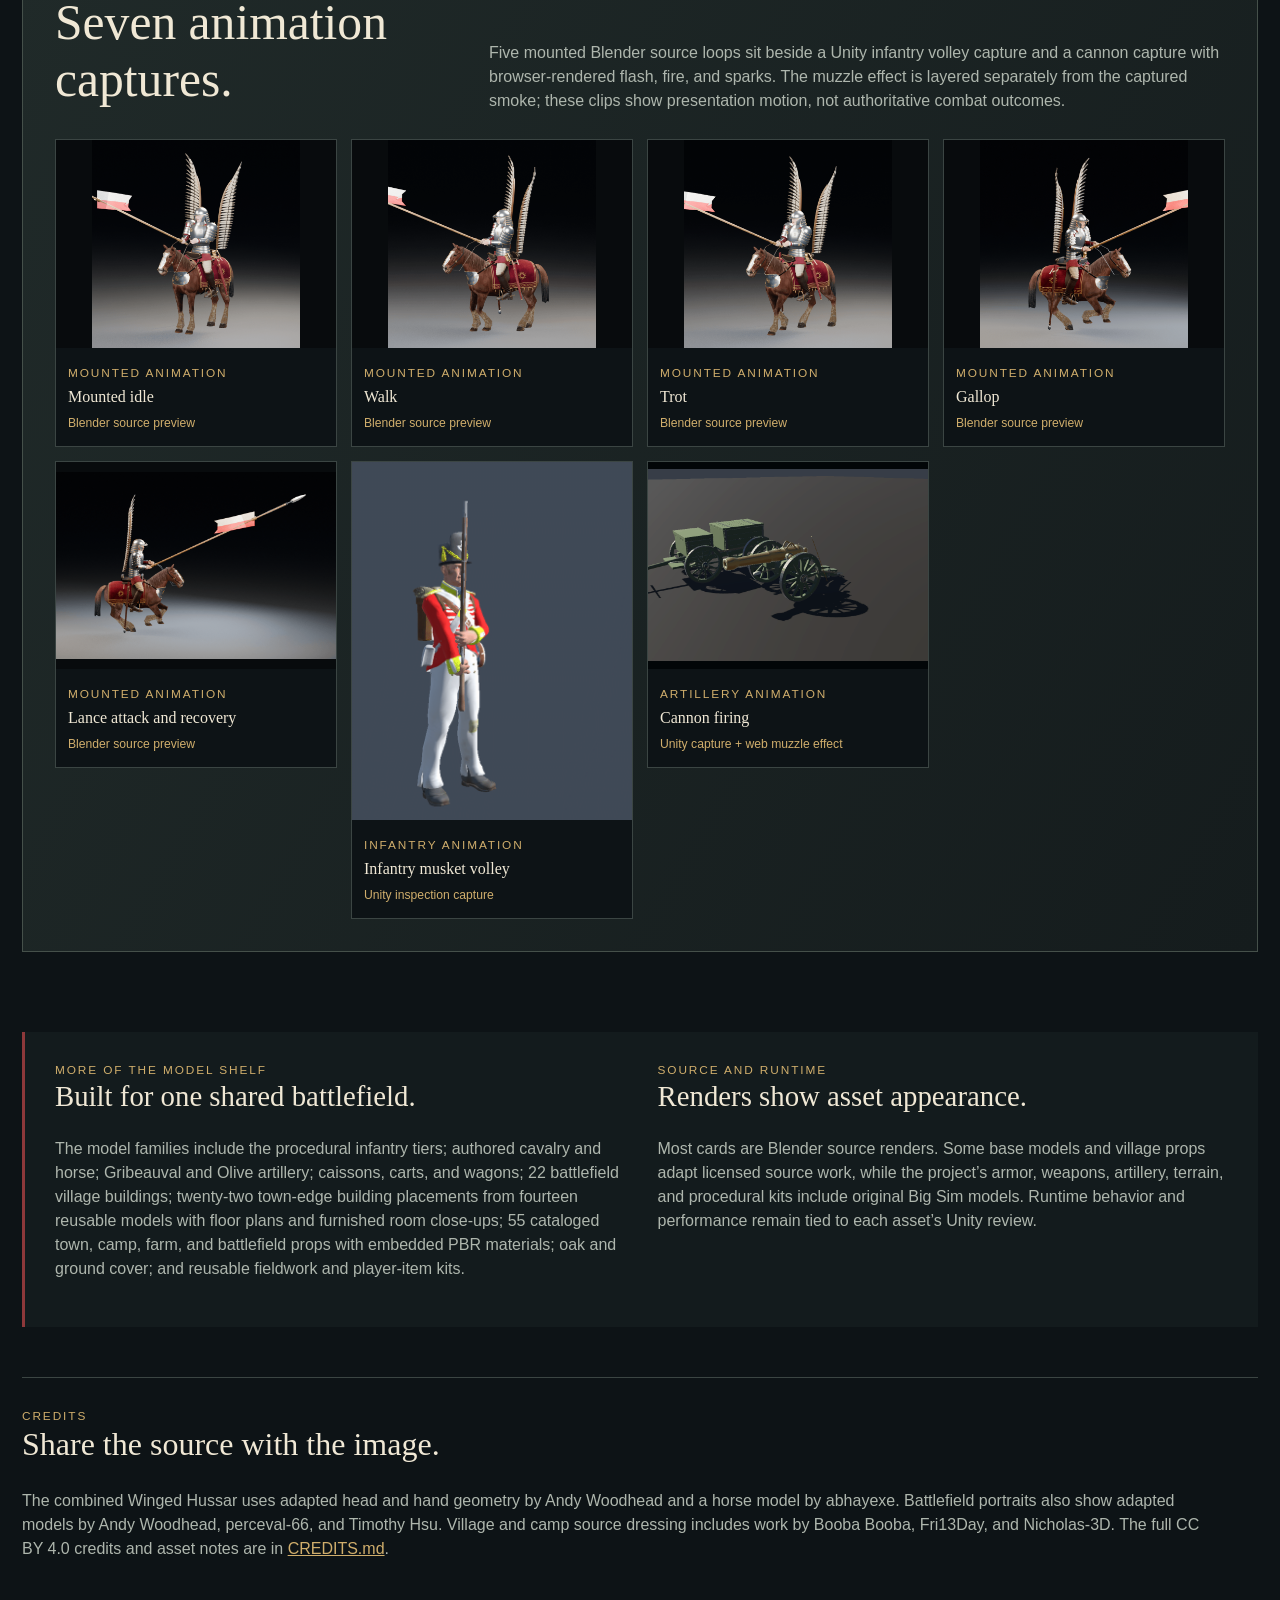
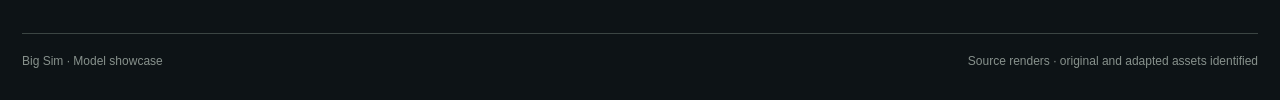
==== commit b7bea009: "Refresh Redcoat and battlefield showcase media" ====
--- a/site/index.html
+++ b/site/index.html
@@ -438,16 +438,16 @@
   <div class="caption"><div class="eyebrow">World</div><h3>Cottage roof and joinery</h3><p>Close view of roof tiles, chimney, shutters, and timber details</p><span class="credit">Big Sim original building detail</span></div>
 </article><article class="card" data-category="People" data-detail="false">
   <a class="image" href="images/gallery/ground-view.webp" aria-label="Open full size image: Troops at ground level">
-    <img src="images/gallery/ground-view.webp" alt="Troops at ground level — View of the formation from a soldier&#x27;s height" loading="lazy">
+    <img src="images/gallery/ground-view.webp" alt="Troops at ground level — Current Unity firing-line capture with muzzle smoke visible" loading="lazy">
     <span class="number">58</span>
   </a>
-  <div class="caption"><div class="eyebrow">People</div><h3>Troops at ground level</h3><p>View of the formation from a soldier&#x27;s height</p><span class="credit">Big Sim source-scene render</span></div>
+  <div class="caption"><div class="eyebrow">People</div><h3>Troops at ground level</h3><p>Current Unity firing-line capture with muzzle smoke visible.</p><span class="credit">Big Sim source-scene render</span></div>
 </article><article class="card" data-category="World" data-detail="false">
   <a class="image" href="images/gallery/panorama.webp" aria-label="Open full size image: Battlefield overview">
-    <img src="images/gallery/panorama.webp" alt="Battlefield overview — Aerial panorama of the landscape and battlefield placement" loading="lazy">
+    <img src="images/gallery/panorama.webp" alt="Battlefield overview — Current Unity panorama across the rural battlefield and formations" loading="lazy">
     <span class="number">59</span>
   </a>
-  <div class="caption"><div class="eyebrow">World</div><h3>Battlefield overview</h3><p>Aerial panorama of the landscape and battlefield placement</p><span class="credit">Big Sim source-scene render</span></div>
+  <div class="caption"><div class="eyebrow">World</div><h3>Battlefield overview</h3><p>Current Unity panorama across the rural battlefield and formations.</p><span class="credit">Big Sim source-scene render</span></div>
 </article></div>
   </main>
   <section class="battle-section" id="battle">
@@ -483,8 +483,8 @@
   <a href="images/gallery/night-lantern-camp.webp" aria-label="Open full size image: Camp lantern after dark"><img src="images/gallery/night-lantern-camp.webp" alt="Camp lantern after dark — A current Unity night preview of the field lantern lighting nearby camp props while the battlefield stays dark" loading="lazy"></a>
   <div><span class="eyebrow">Battlefield view</span><h3>Camp lantern after dark</h3><p>A current Unity night preview of the field lantern lighting nearby camp props while the battlefield stays dark</p></div>
 </article><article class="battle-card">
-  <a href="images/gallery/battle-ground-line.webp" aria-label="Open full size image: Along the infantry line"><img src="images/gallery/battle-ground-line.webp" alt="Along the infantry line — A current Unity view from within the infantry line, looking over the soldiers toward the field" loading="lazy"></a>
-  <div><span class="eyebrow">Battlefield view</span><h3>Along the infantry line</h3><p>A current Unity view from within the infantry line, looking over the soldiers toward the field</p></div>
+  <a href="images/gallery/battle-ground-line.webp" aria-label="Open full size image: Along the infantry line"><img src="images/gallery/battle-ground-line.webp" alt="Along the infantry line — A near-ground open-flank view along weapon-free 52nd Light Infantry private models; Blender art study, not Unity gameplay" loading="lazy"></a>
+  <div><span class="eyebrow">Battlefield view</span><h3>Along the infantry line</h3><p>A near-ground open-flank view along weapon-free 52nd Light Infantry private models; Blender art study, not Unity gameplay.</p></div>
 </article><article class="battle-card">
   <a href="images/gallery/battle-grass-level.webp" aria-label="Open full size image: Just above the field"><img src="images/gallery/battle-grass-level.webp" alt="Just above the field — A low oblique Unity view across the front field, with volley smoke masking the opposing line" loading="lazy"></a>
   <div><span class="eyebrow">Battlefield view</span><h3>Just above the field</h3><p>A low oblique Unity view across the front field, with volley smoke masking the opposing line</p></div>
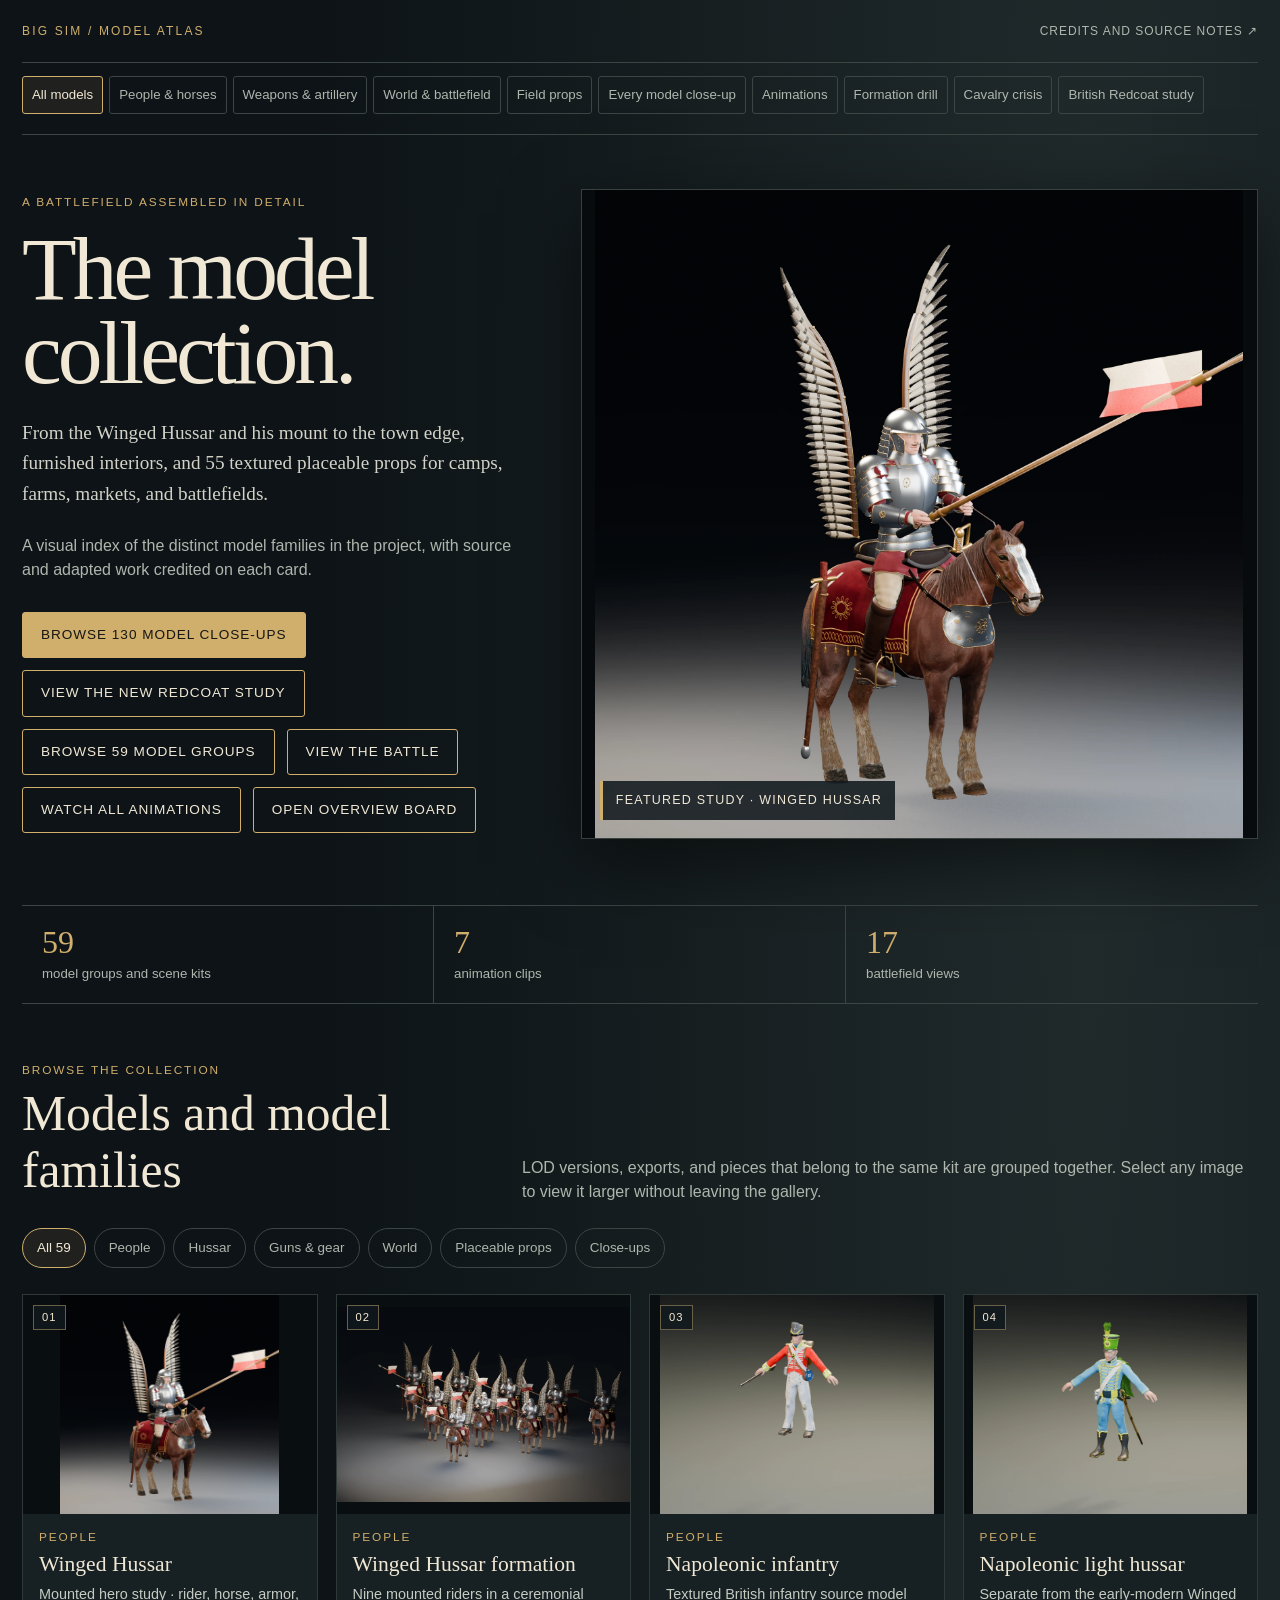
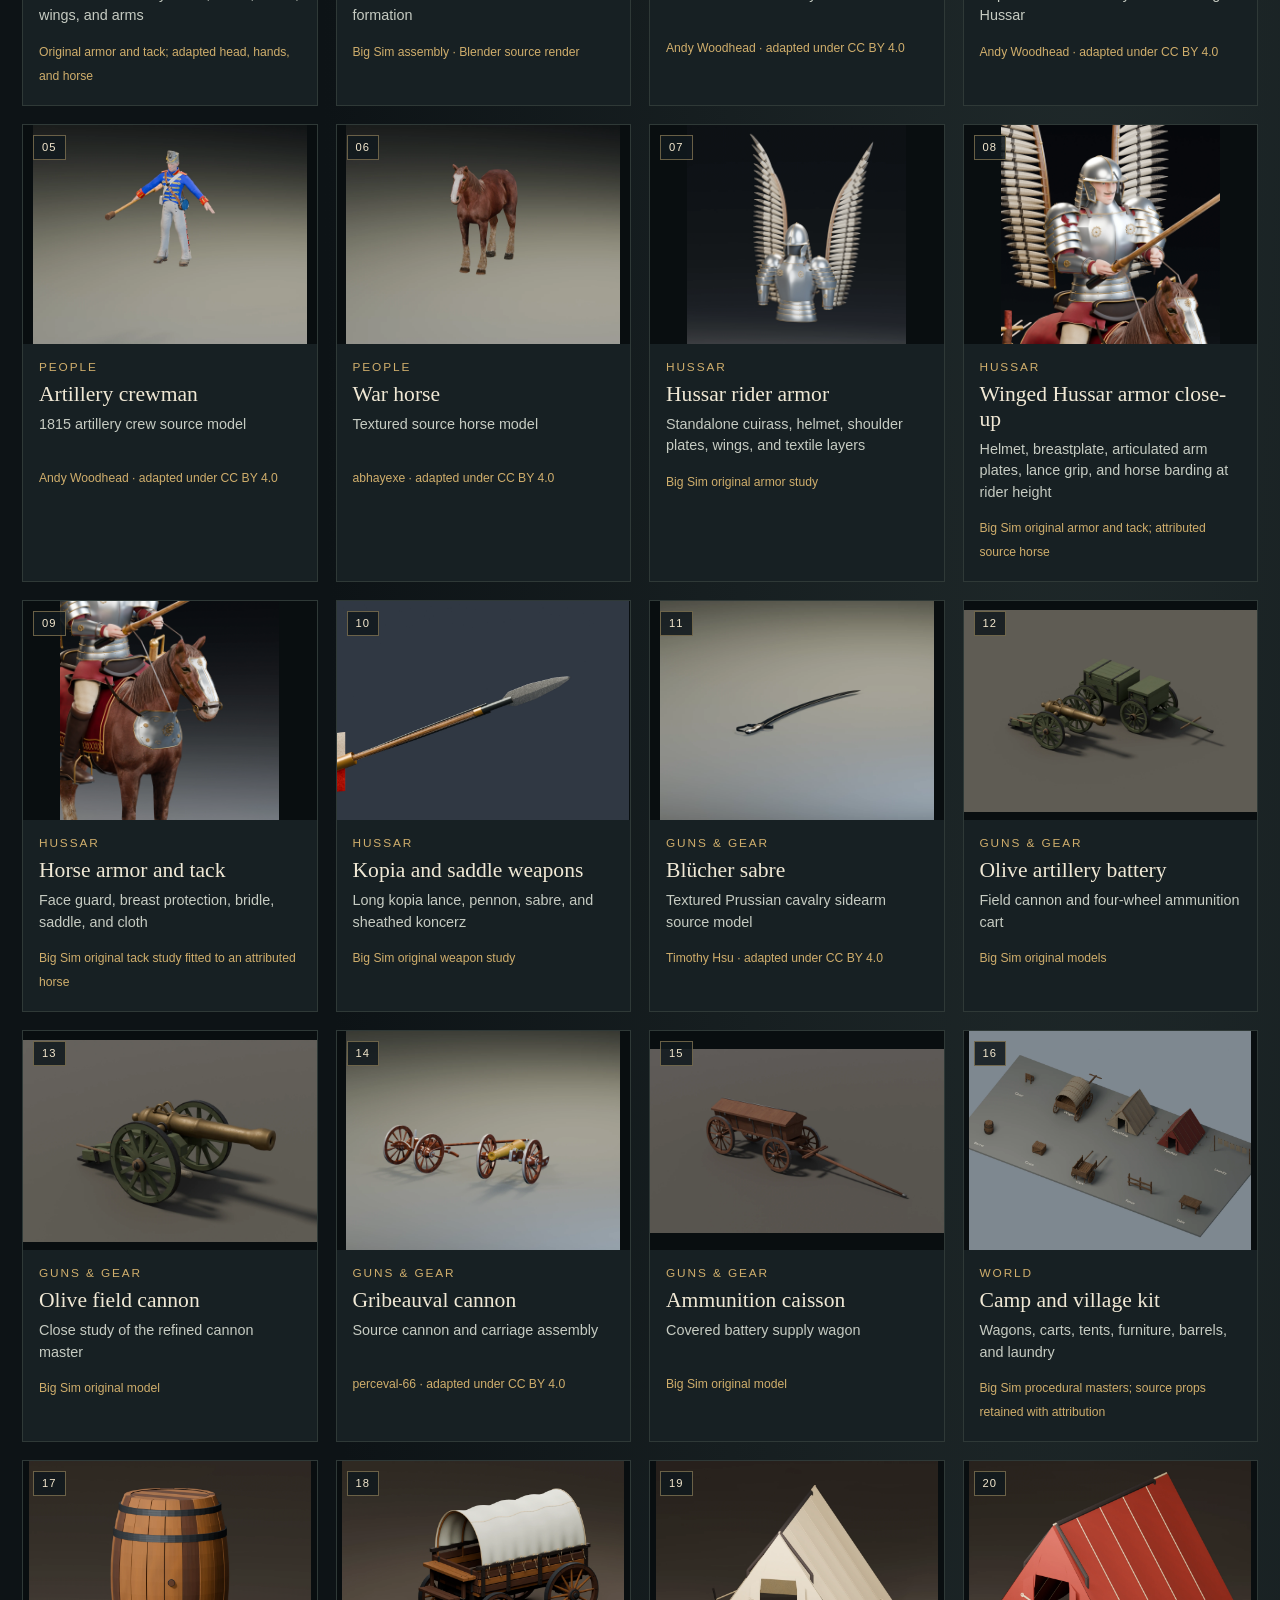
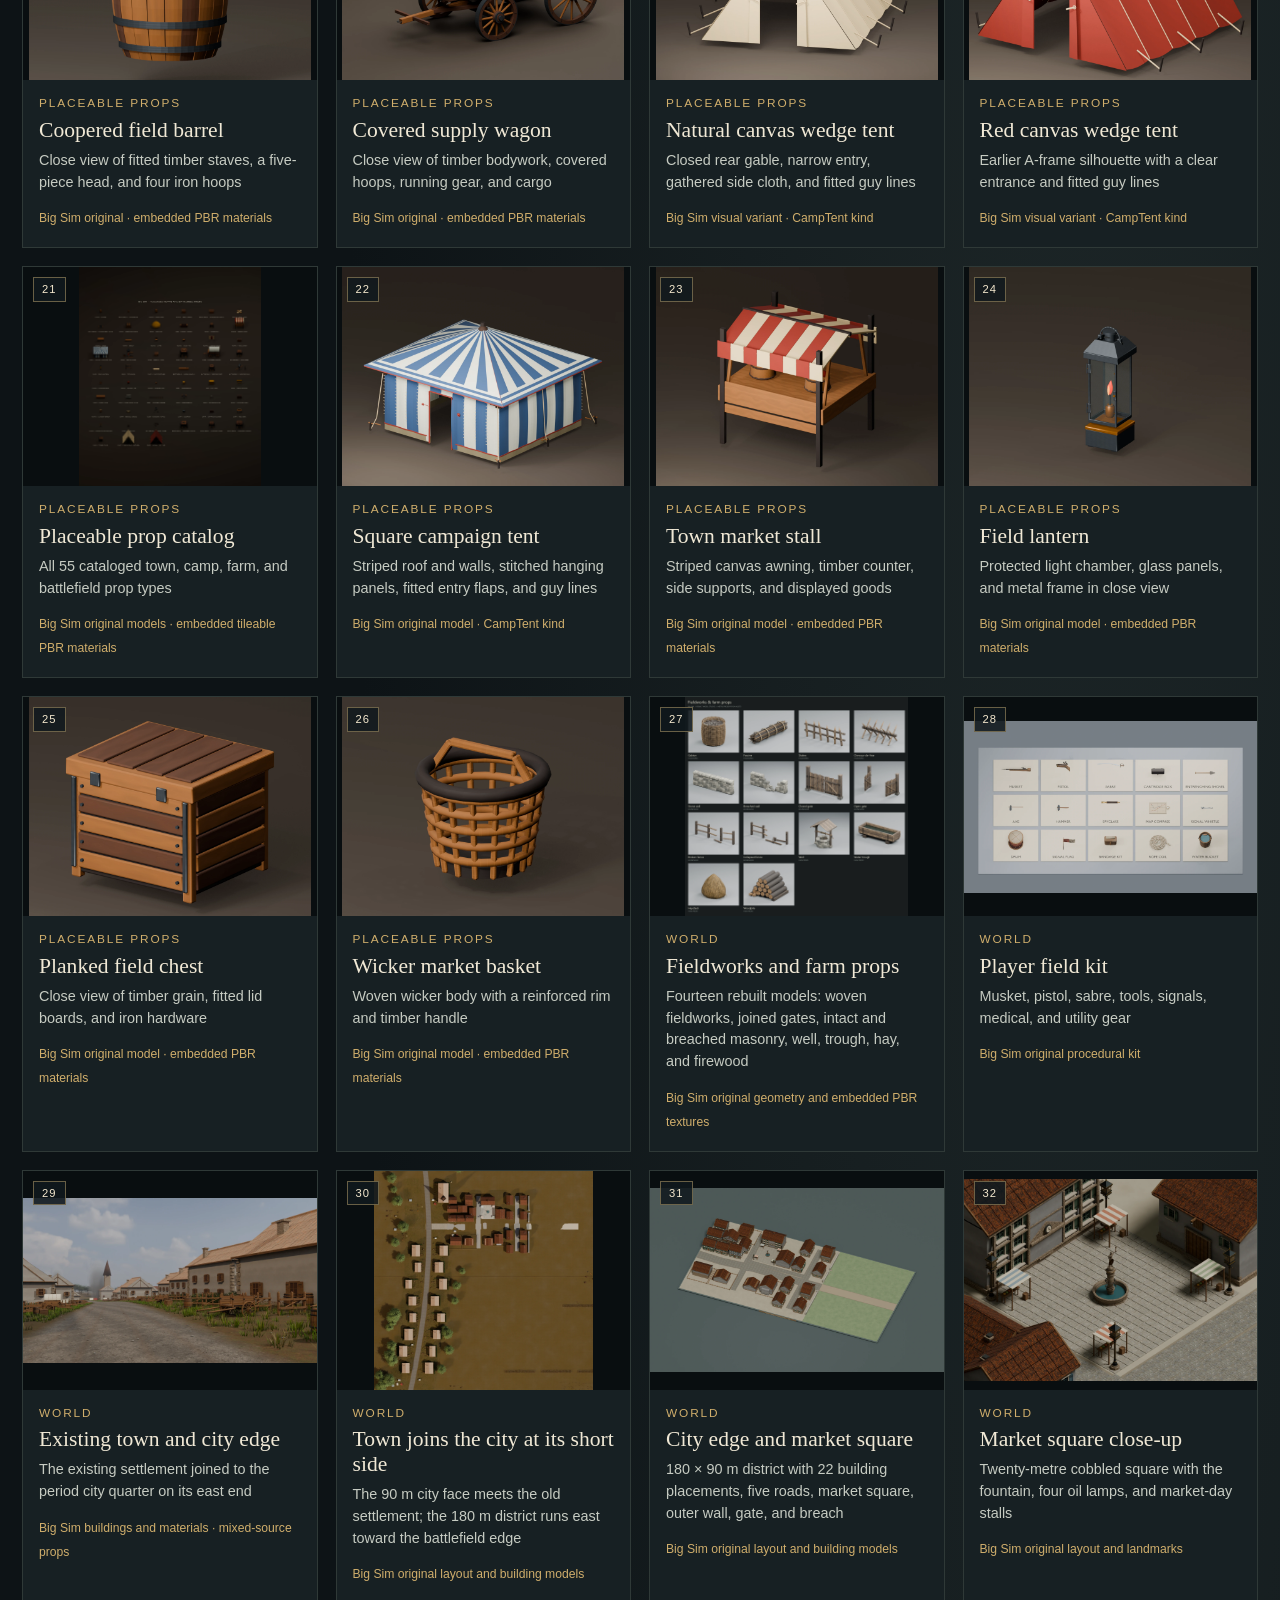
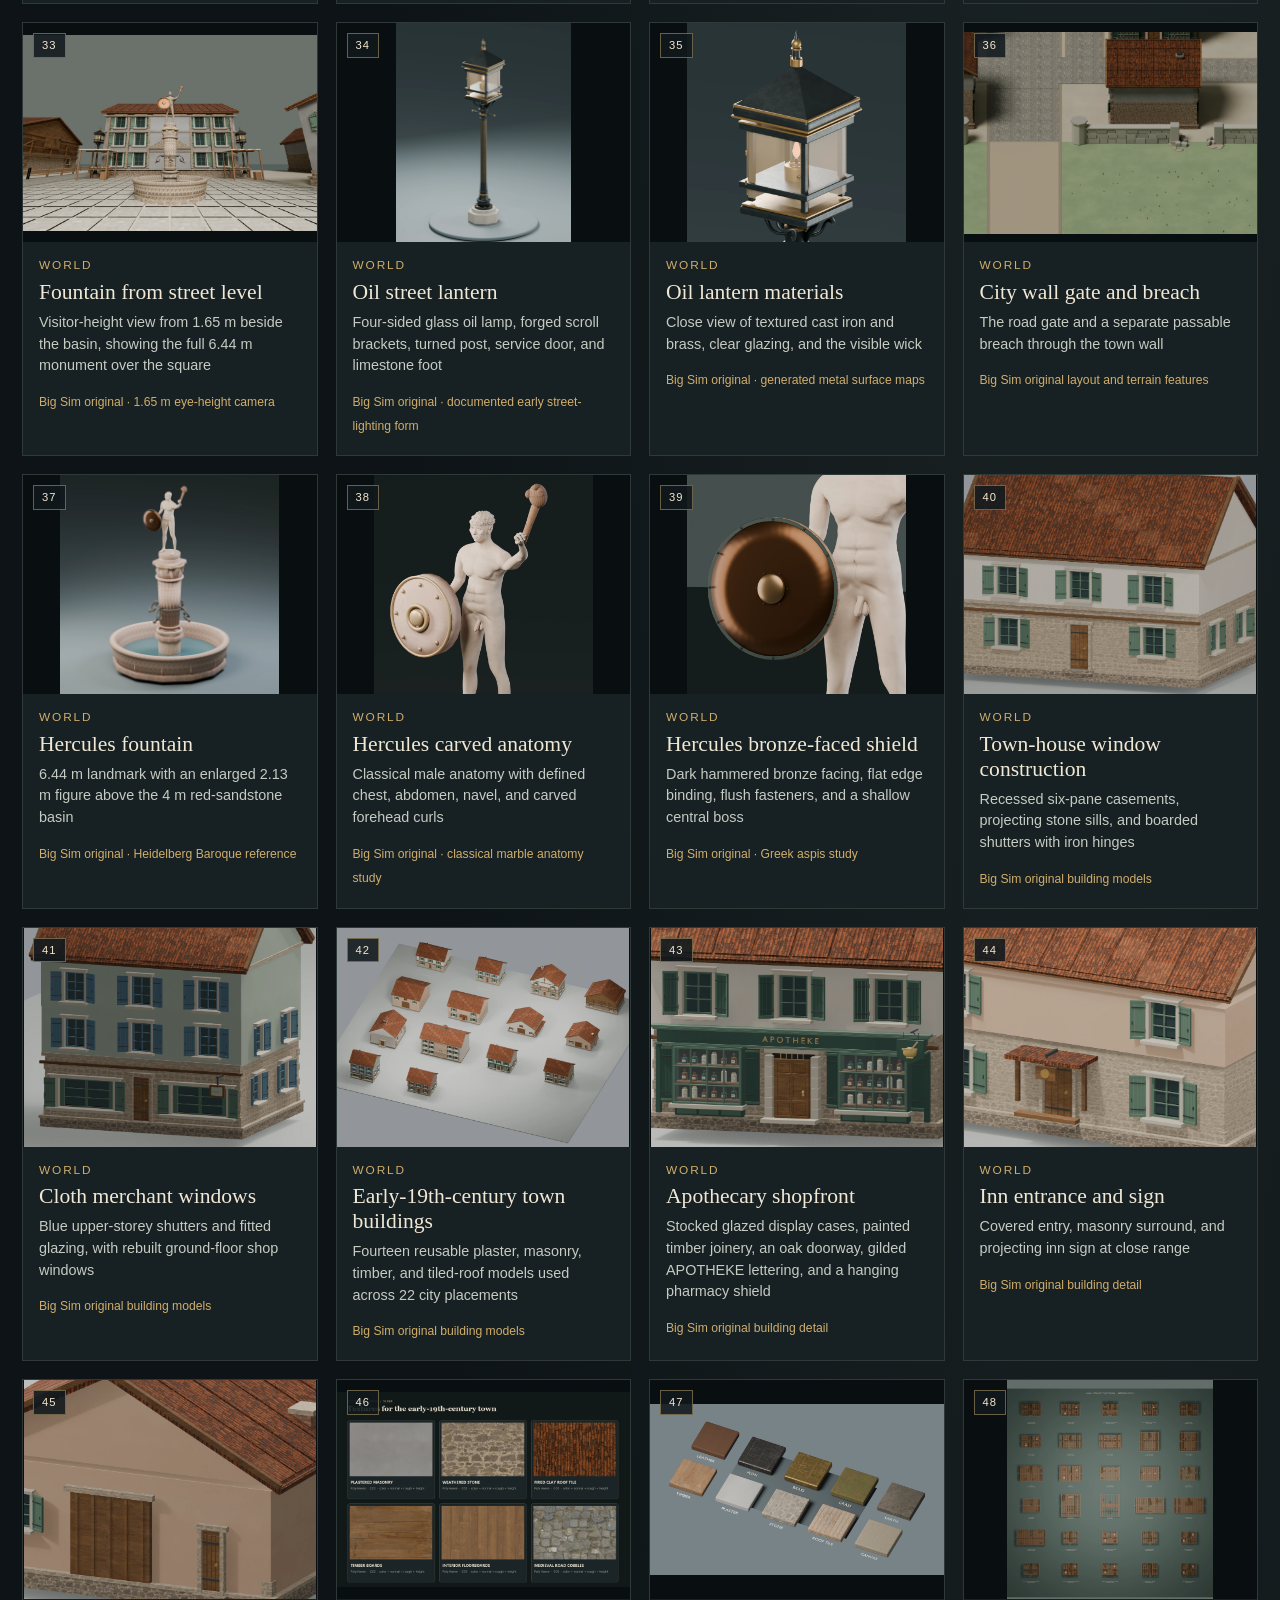
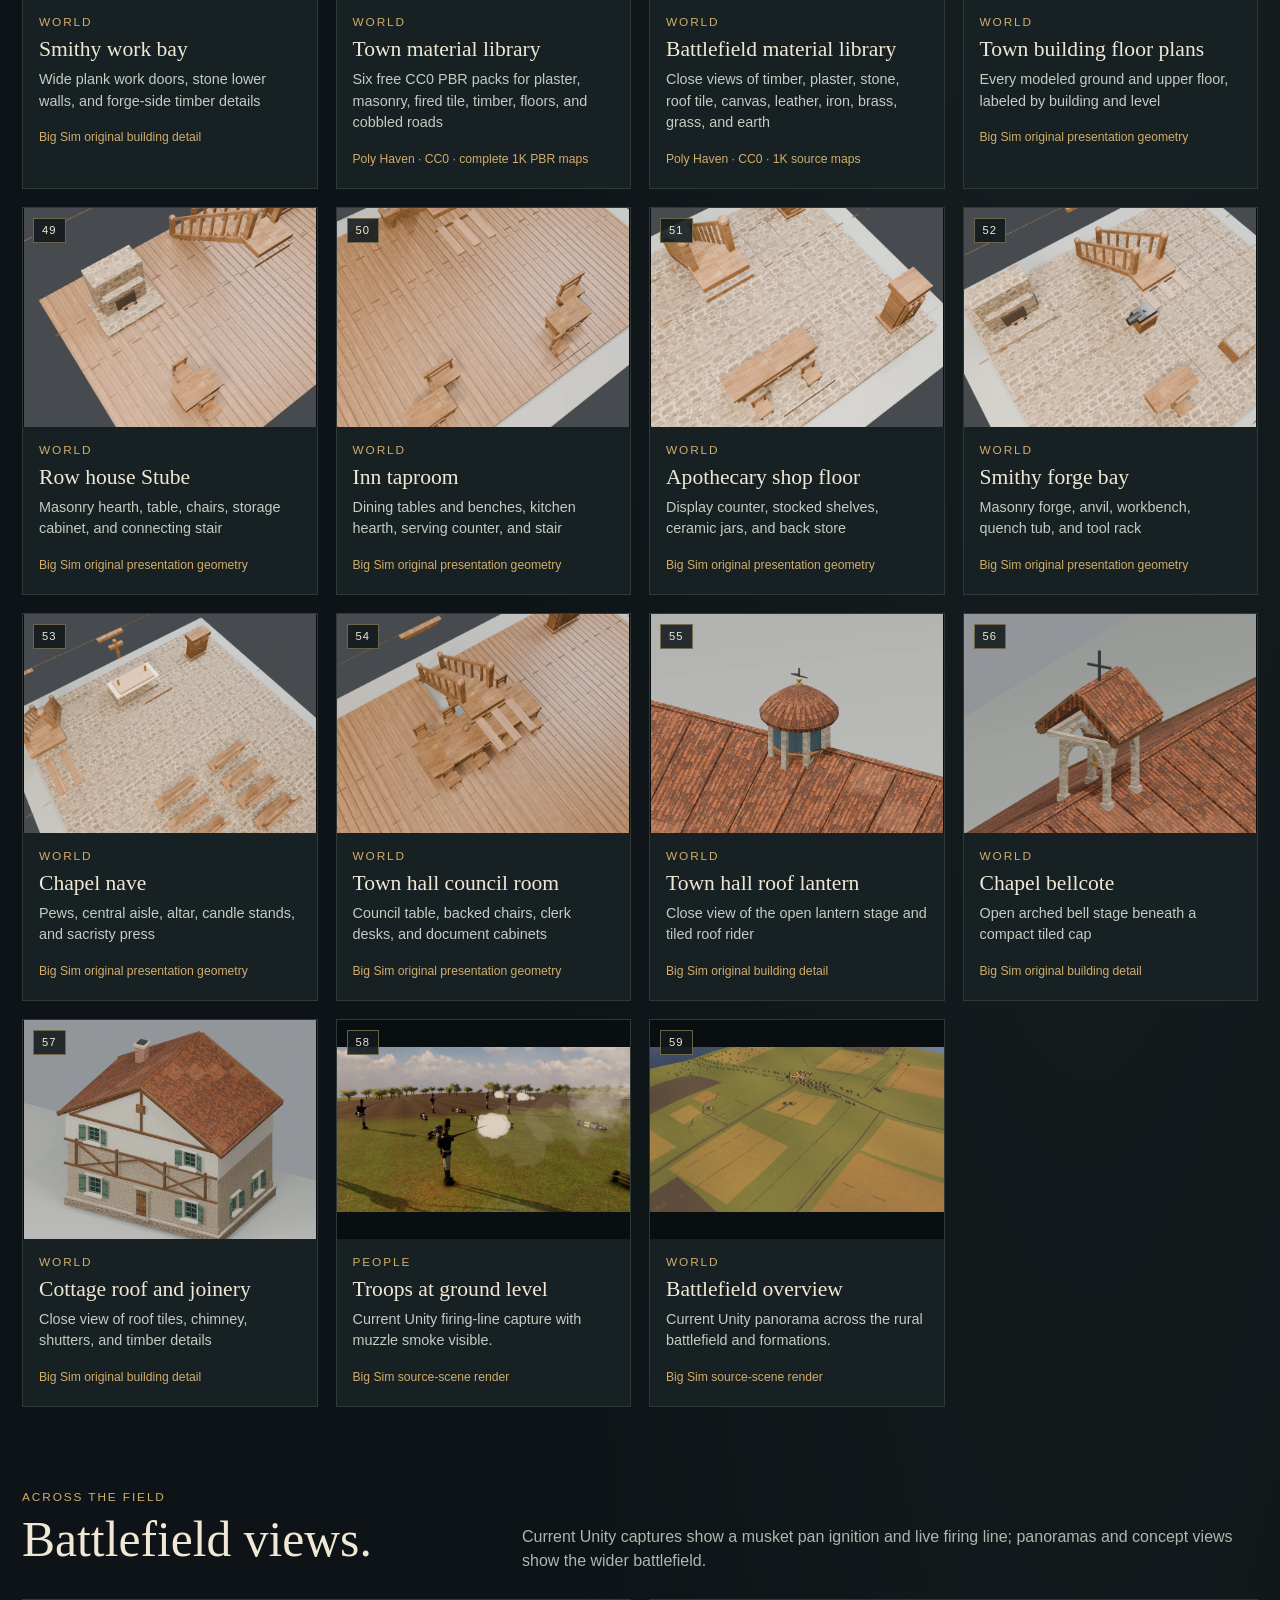
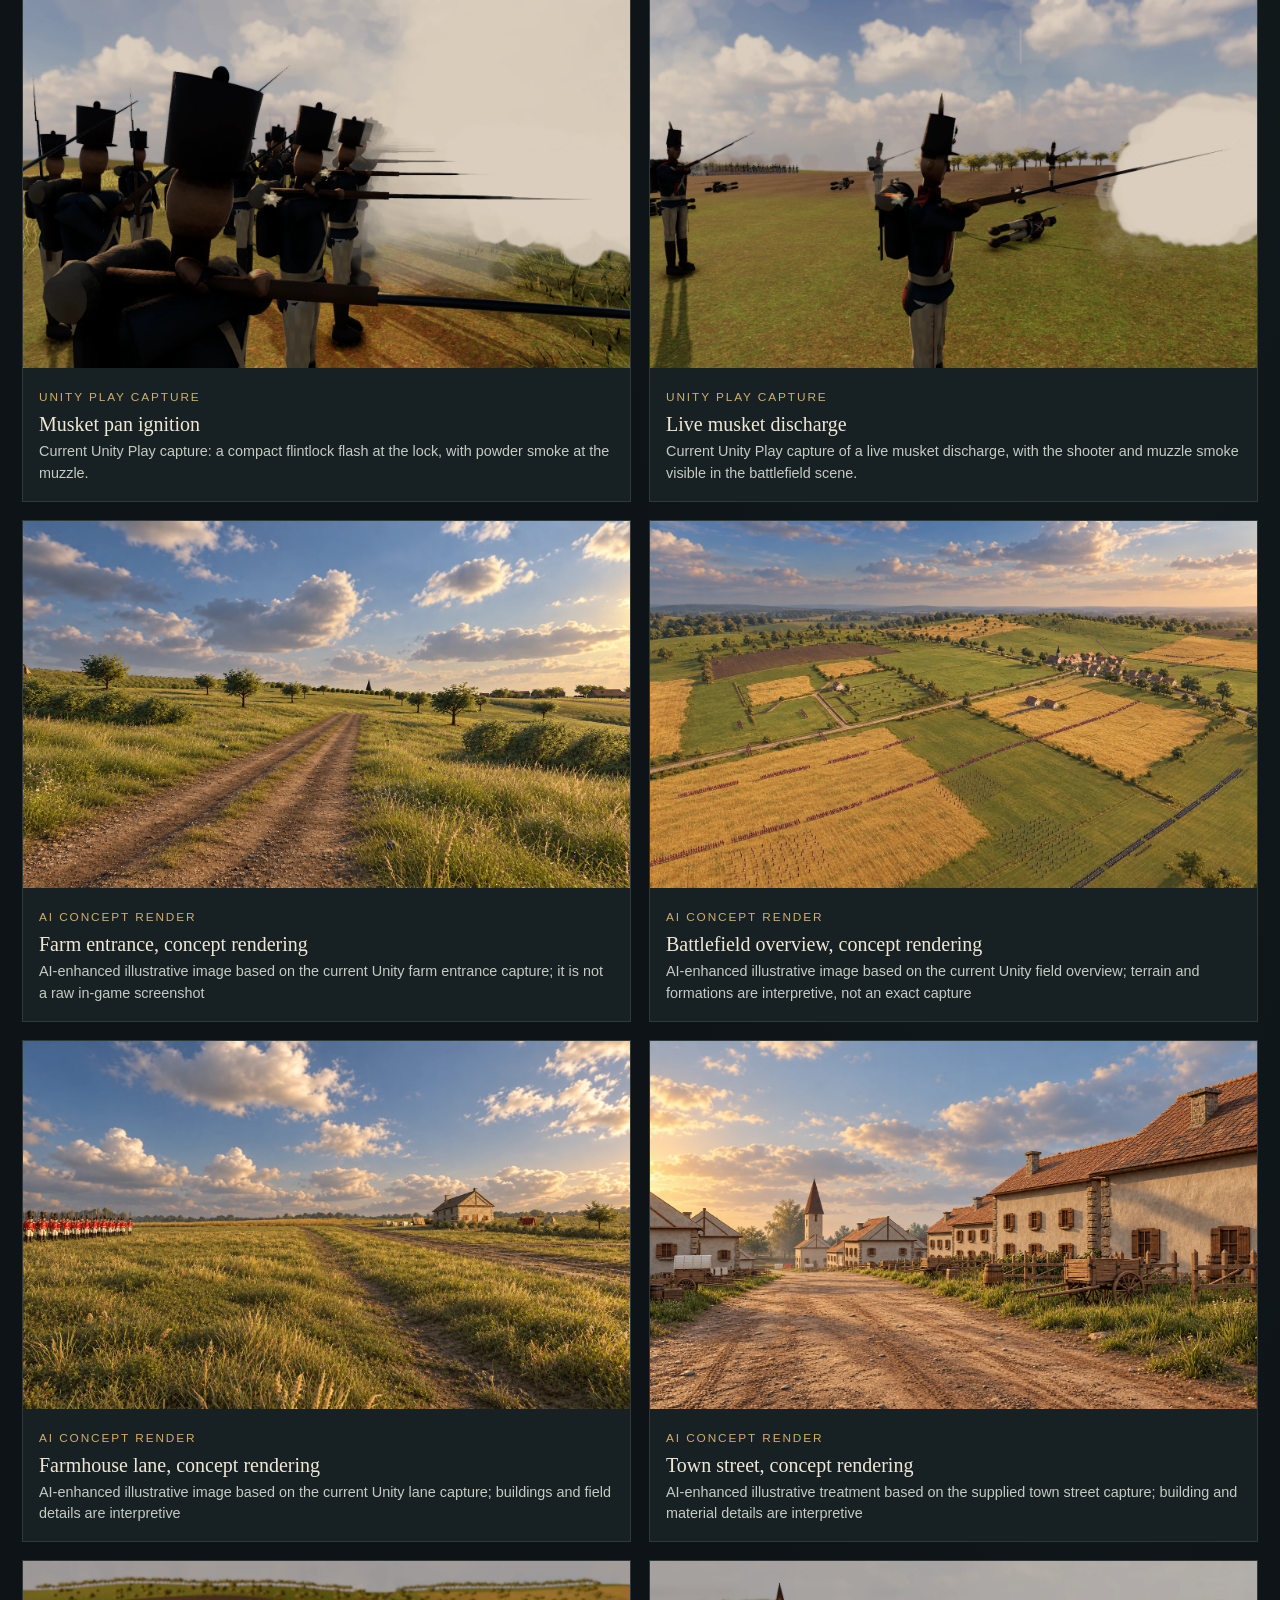
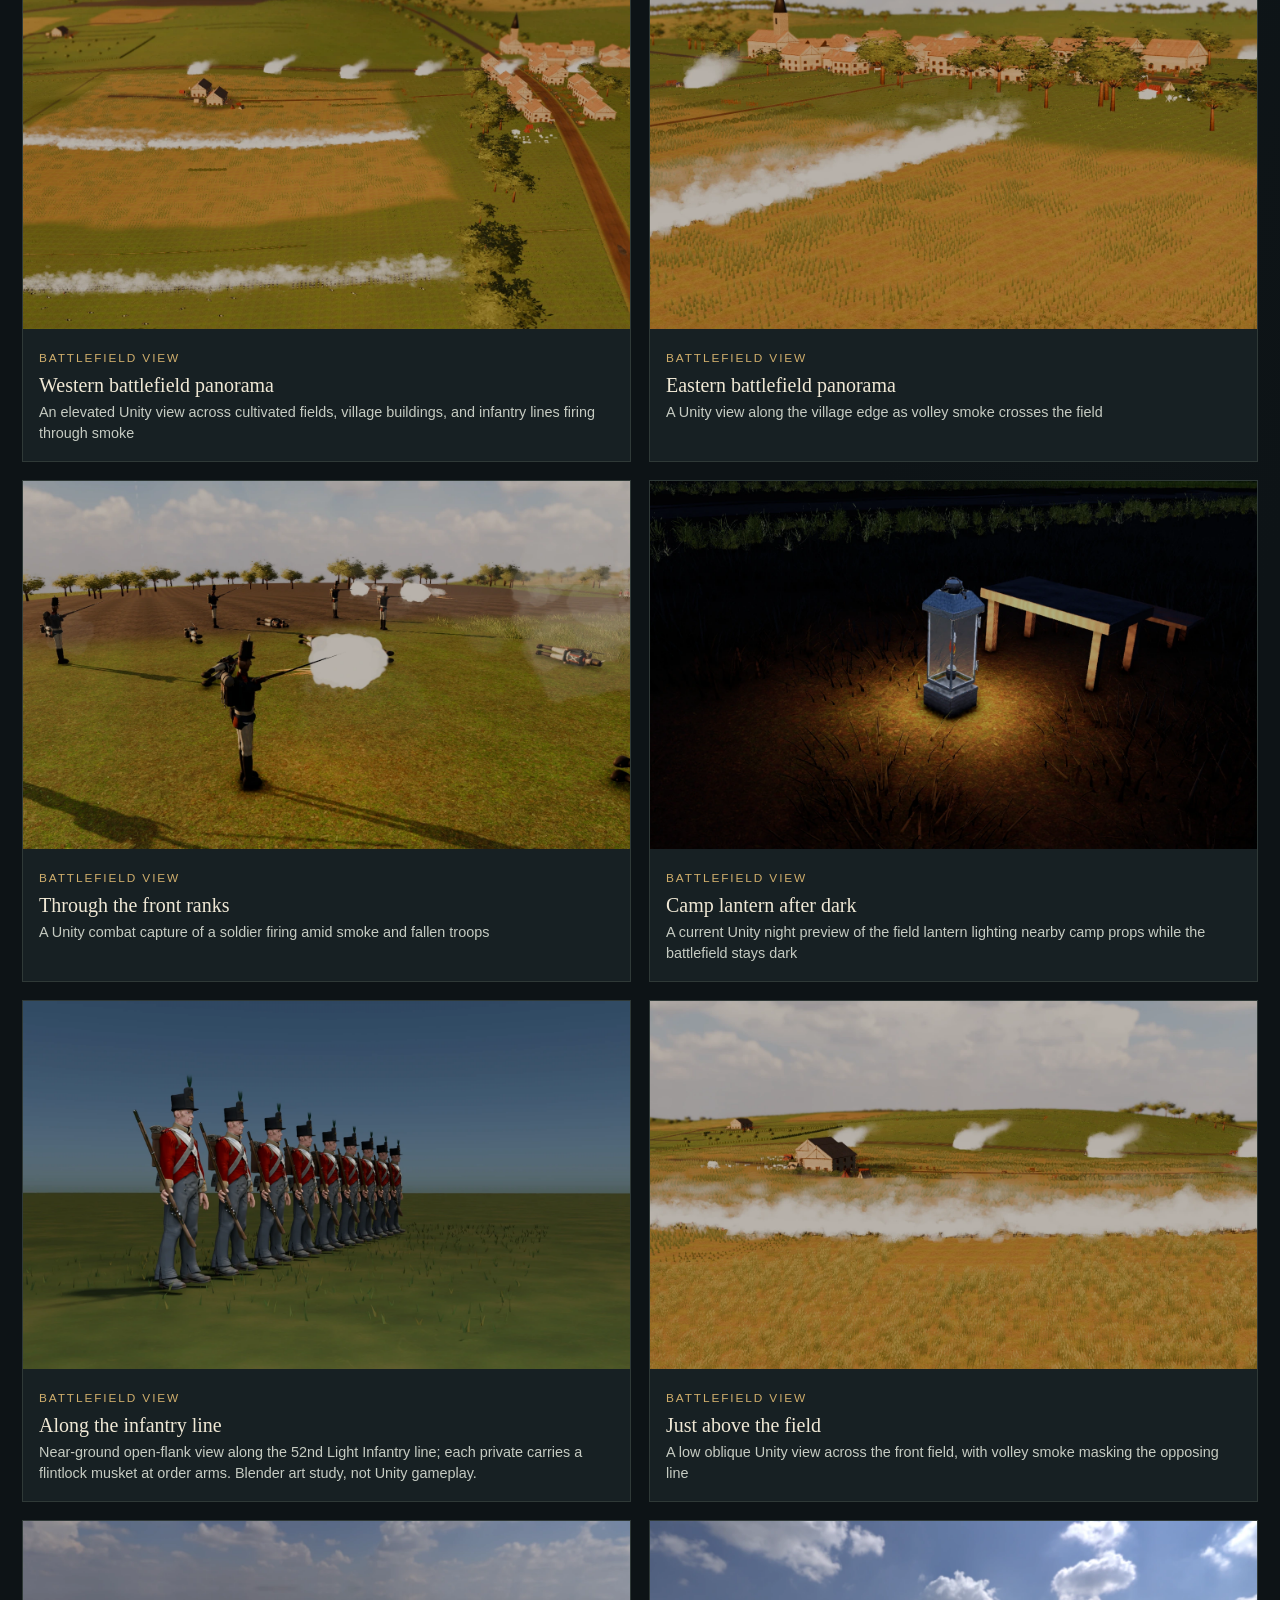
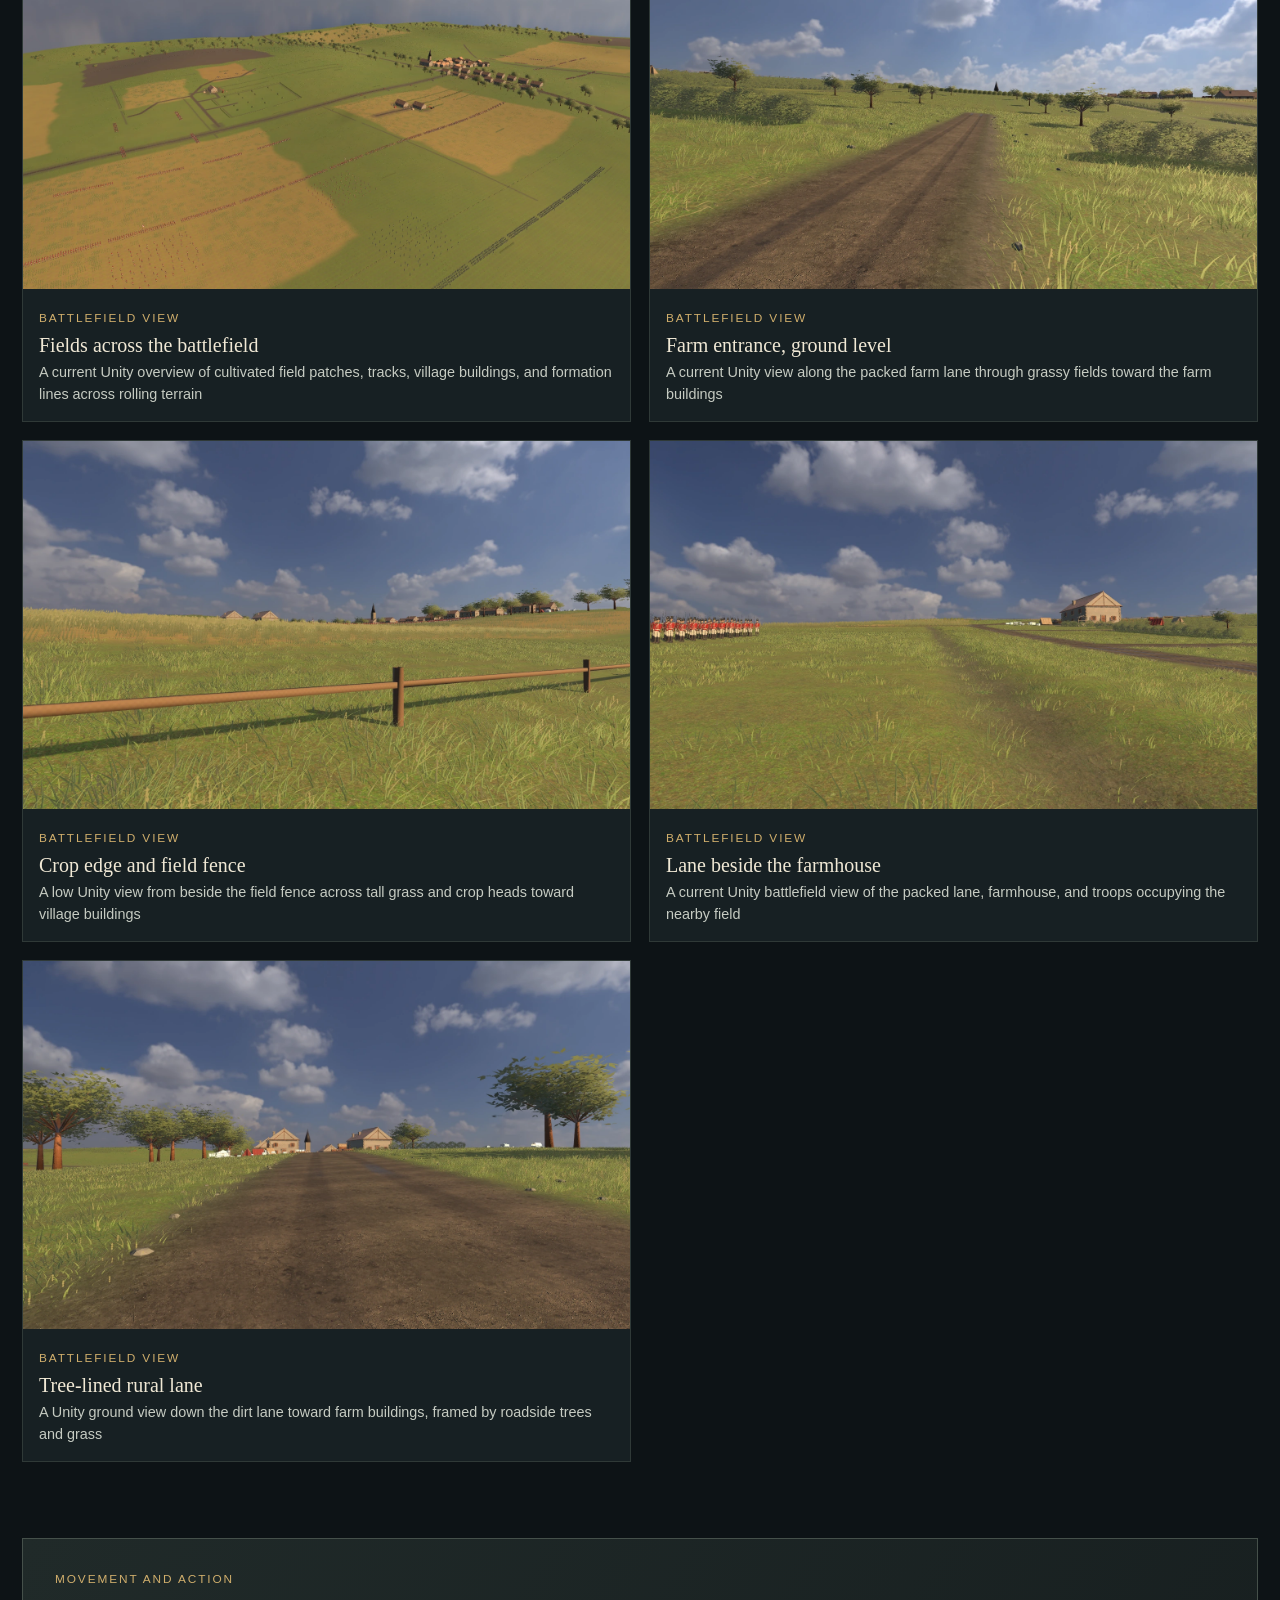
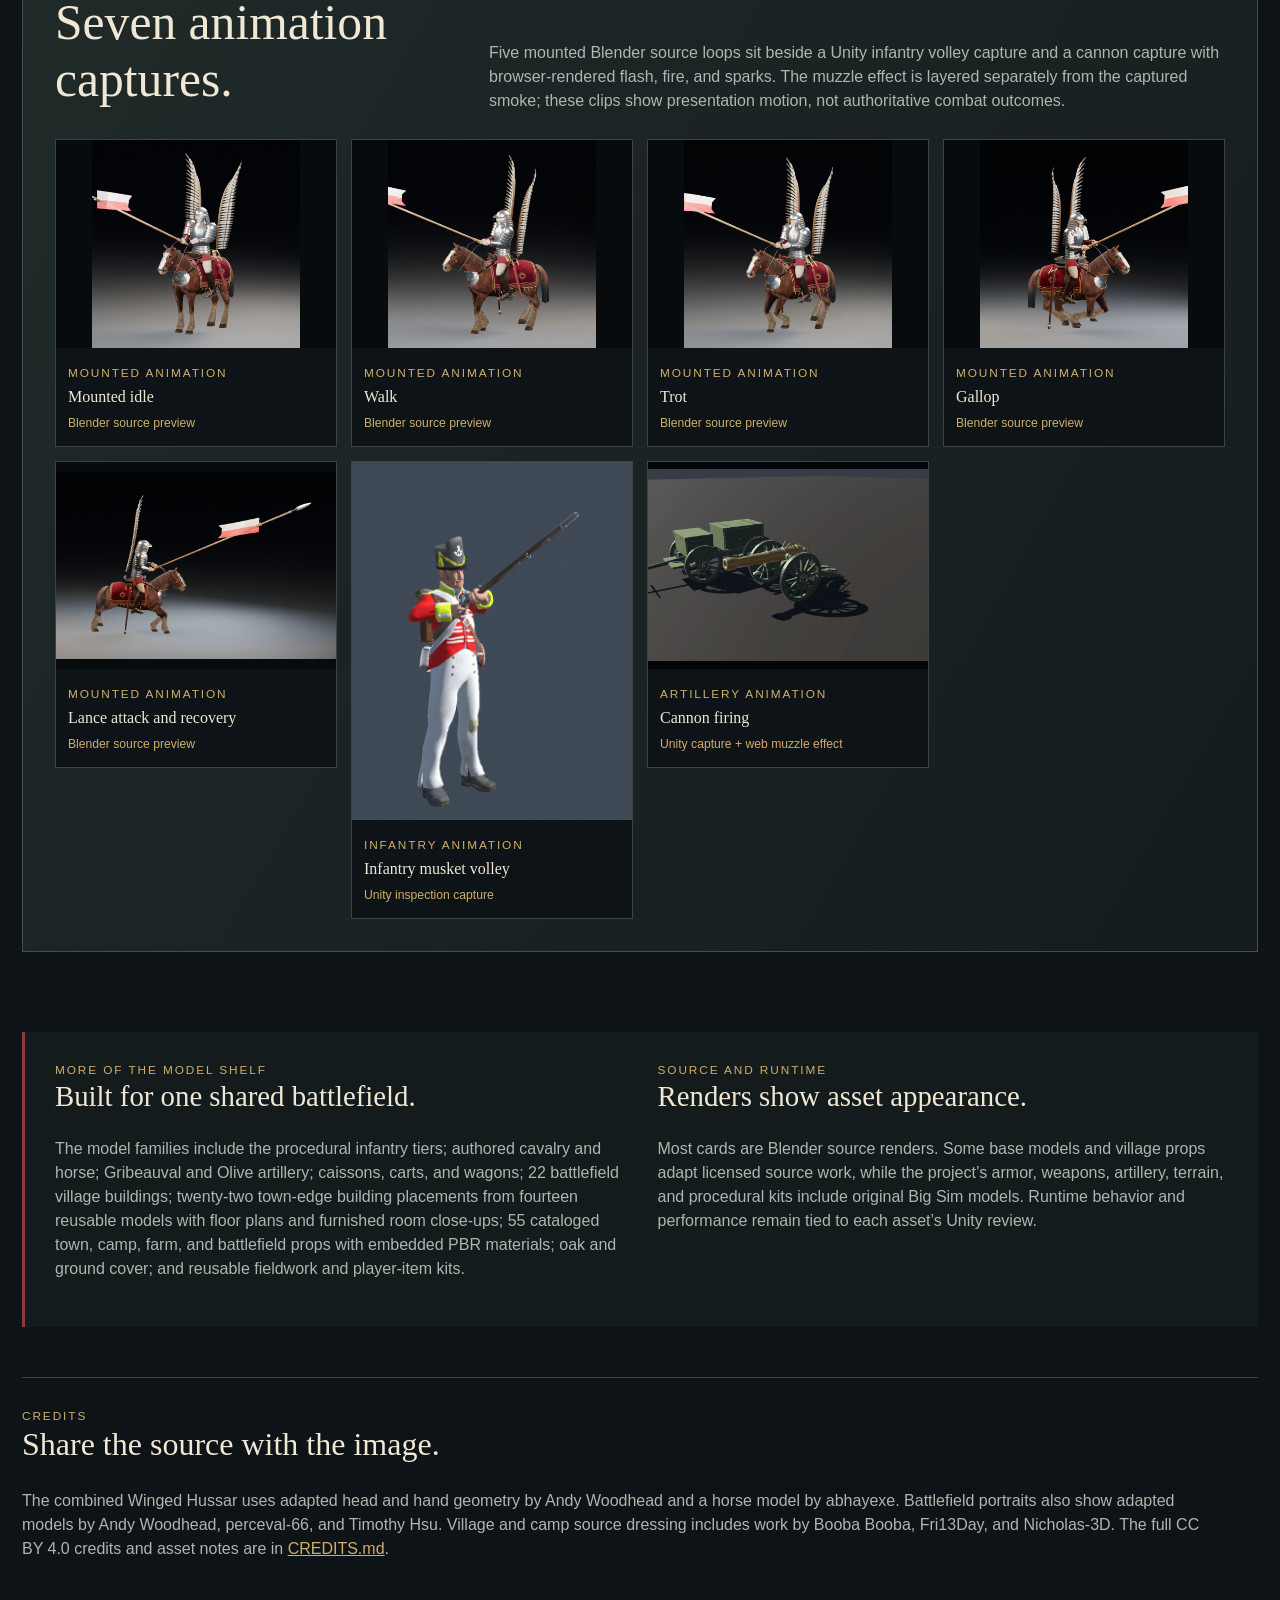
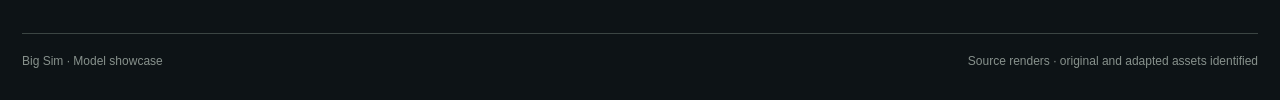
==== commit 3e71c65a: "Publish armed 52nd infantry line study" ====
--- a/site/index.html
+++ b/site/index.html
@@ -483,8 +483,8 @@
   <a href="images/gallery/night-lantern-camp.webp" aria-label="Open full size image: Camp lantern after dark"><img src="images/gallery/night-lantern-camp.webp" alt="Camp lantern after dark — A current Unity night preview of the field lantern lighting nearby camp props while the battlefield stays dark" loading="lazy"></a>
   <div><span class="eyebrow">Battlefield view</span><h3>Camp lantern after dark</h3><p>A current Unity night preview of the field lantern lighting nearby camp props while the battlefield stays dark</p></div>
 </article><article class="battle-card">
-  <a href="images/gallery/battle-ground-line.webp" aria-label="Open full size image: Along the infantry line"><img src="images/gallery/battle-ground-line.webp" alt="Along the infantry line — A near-ground open-flank view along weapon-free 52nd Light Infantry private models; Blender art study, not Unity gameplay" loading="lazy"></a>
-  <div><span class="eyebrow">Battlefield view</span><h3>Along the infantry line</h3><p>A near-ground open-flank view along weapon-free 52nd Light Infantry private models; Blender art study, not Unity gameplay.</p></div>
+  <a href="images/gallery/battle-ground-line.webp" aria-label="Open full size image: Along the infantry line"><img src="images/gallery/battle-ground-line.webp" alt="Along the infantry line — Near-ground open-flank view along the 52nd Light Infantry line; each private carries a flintlock musket at order arms. Blender art study, not Unity gameplay" loading="lazy"></a>
+  <div><span class="eyebrow">Battlefield view</span><h3>Along the infantry line</h3><p>Near-ground open-flank view along the 52nd Light Infantry line; each private carries a flintlock musket at order arms. Blender art study, not Unity gameplay.</p></div>
 </article><article class="battle-card">
   <a href="images/gallery/battle-grass-level.webp" aria-label="Open full size image: Just above the field"><img src="images/gallery/battle-grass-level.webp" alt="Just above the field — A low oblique Unity view across the front field, with volley smoke masking the opposing line" loading="lazy"></a>
   <div><span class="eyebrow">Battlefield view</span><h3>Just above the field</h3><p>A low oblique Unity view across the front field, with volley smoke masking the opposing line</p></div>
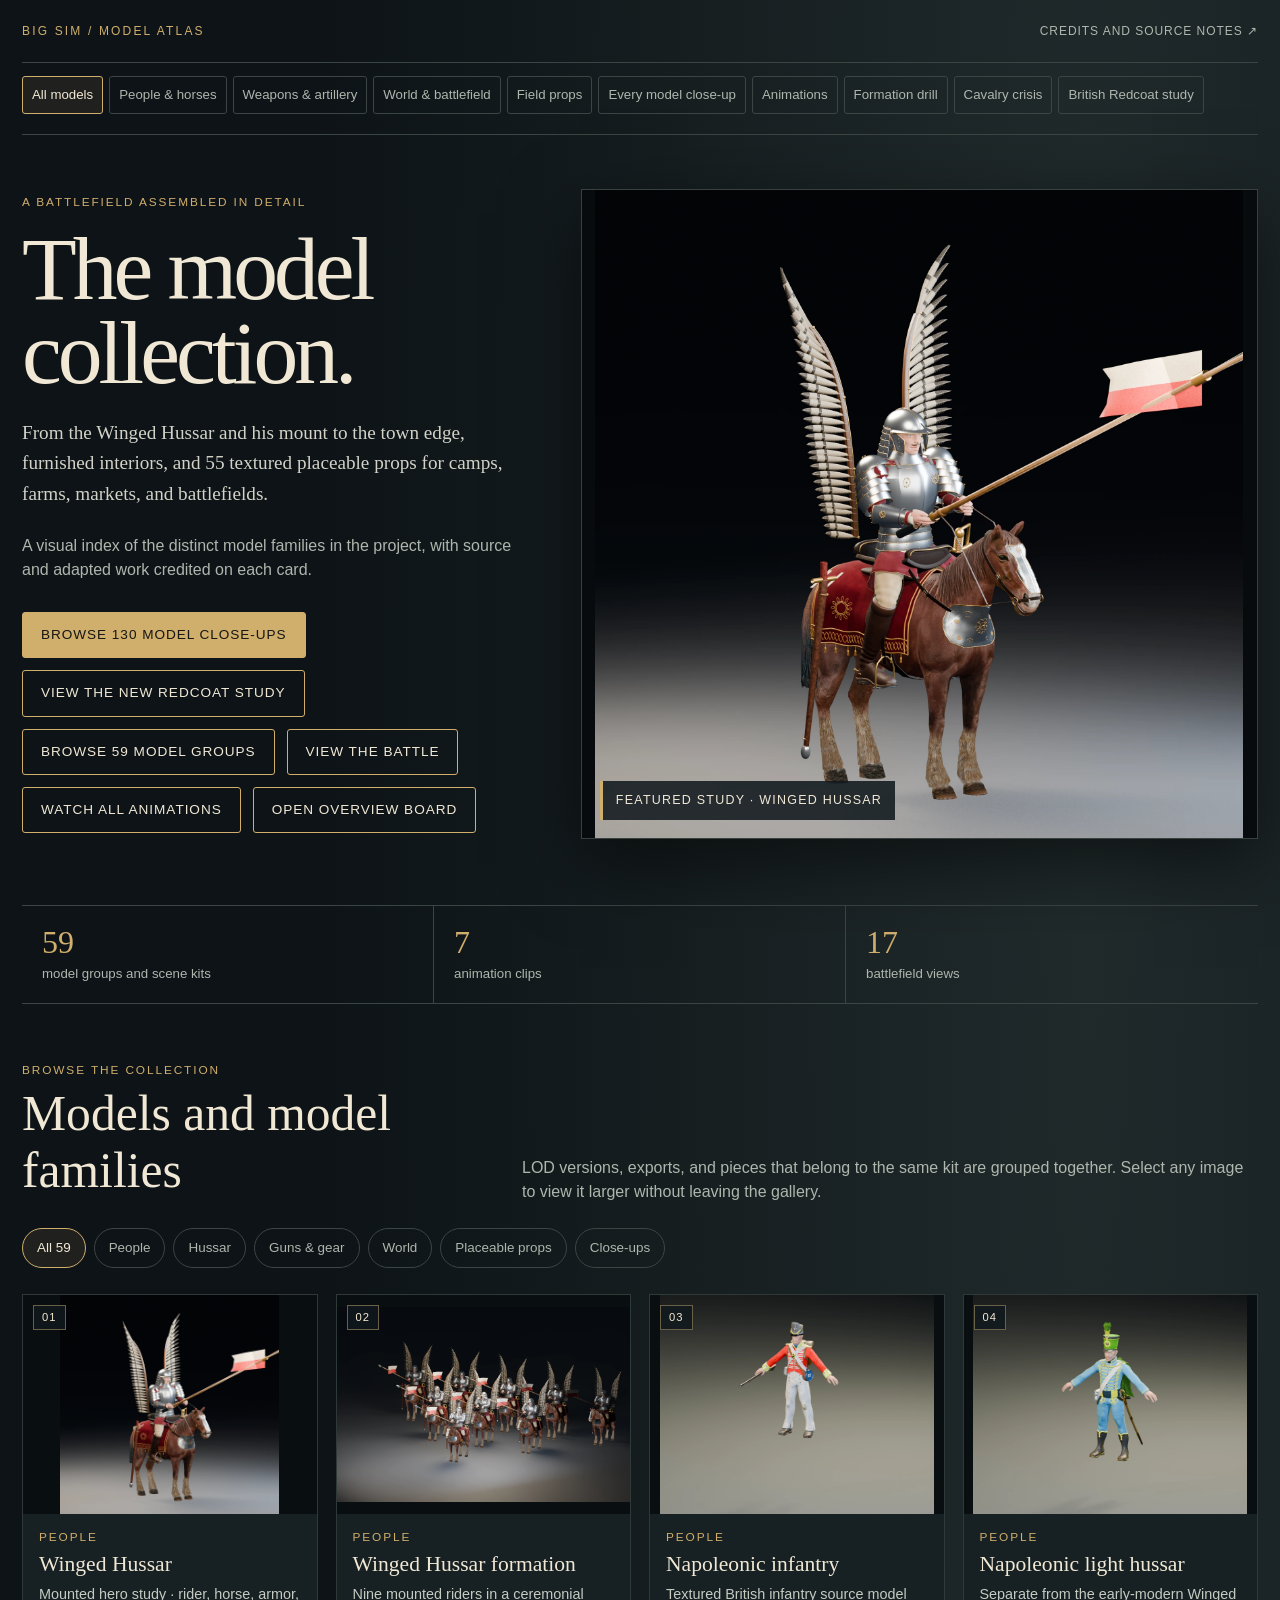
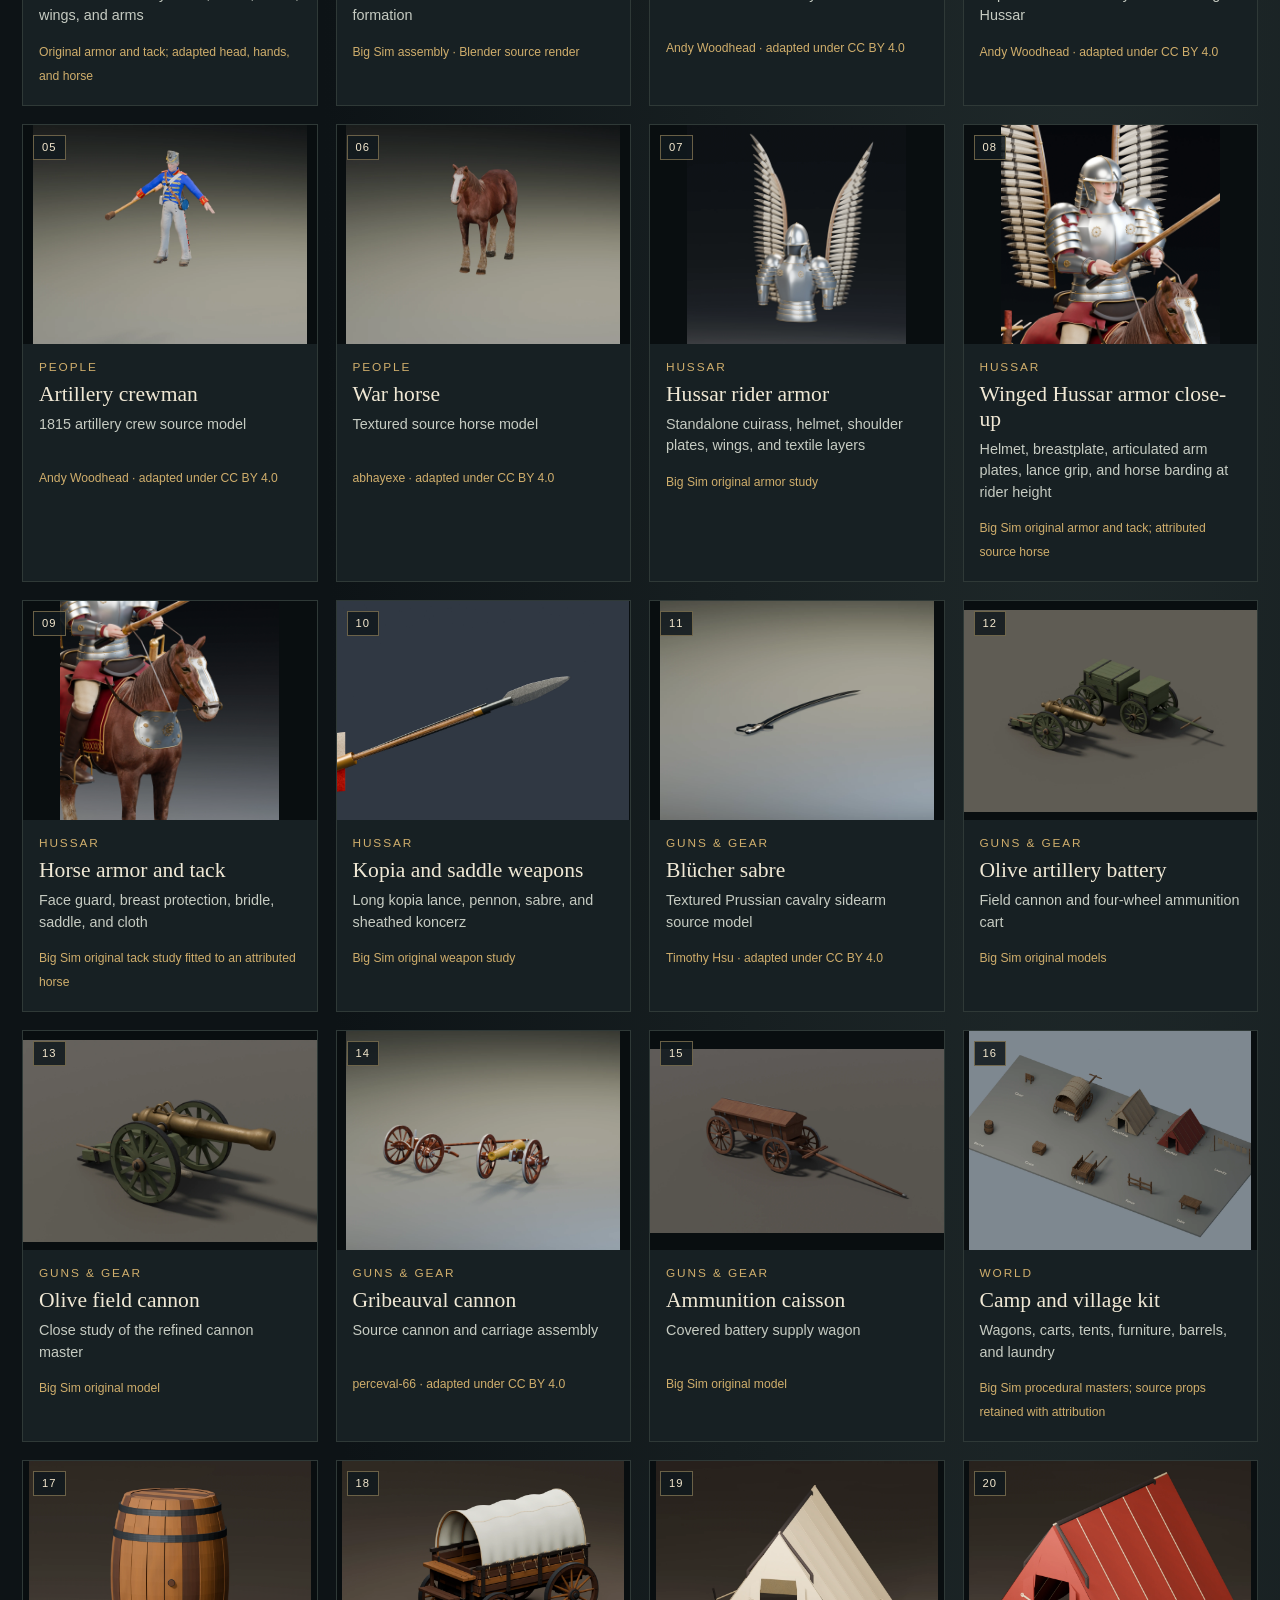
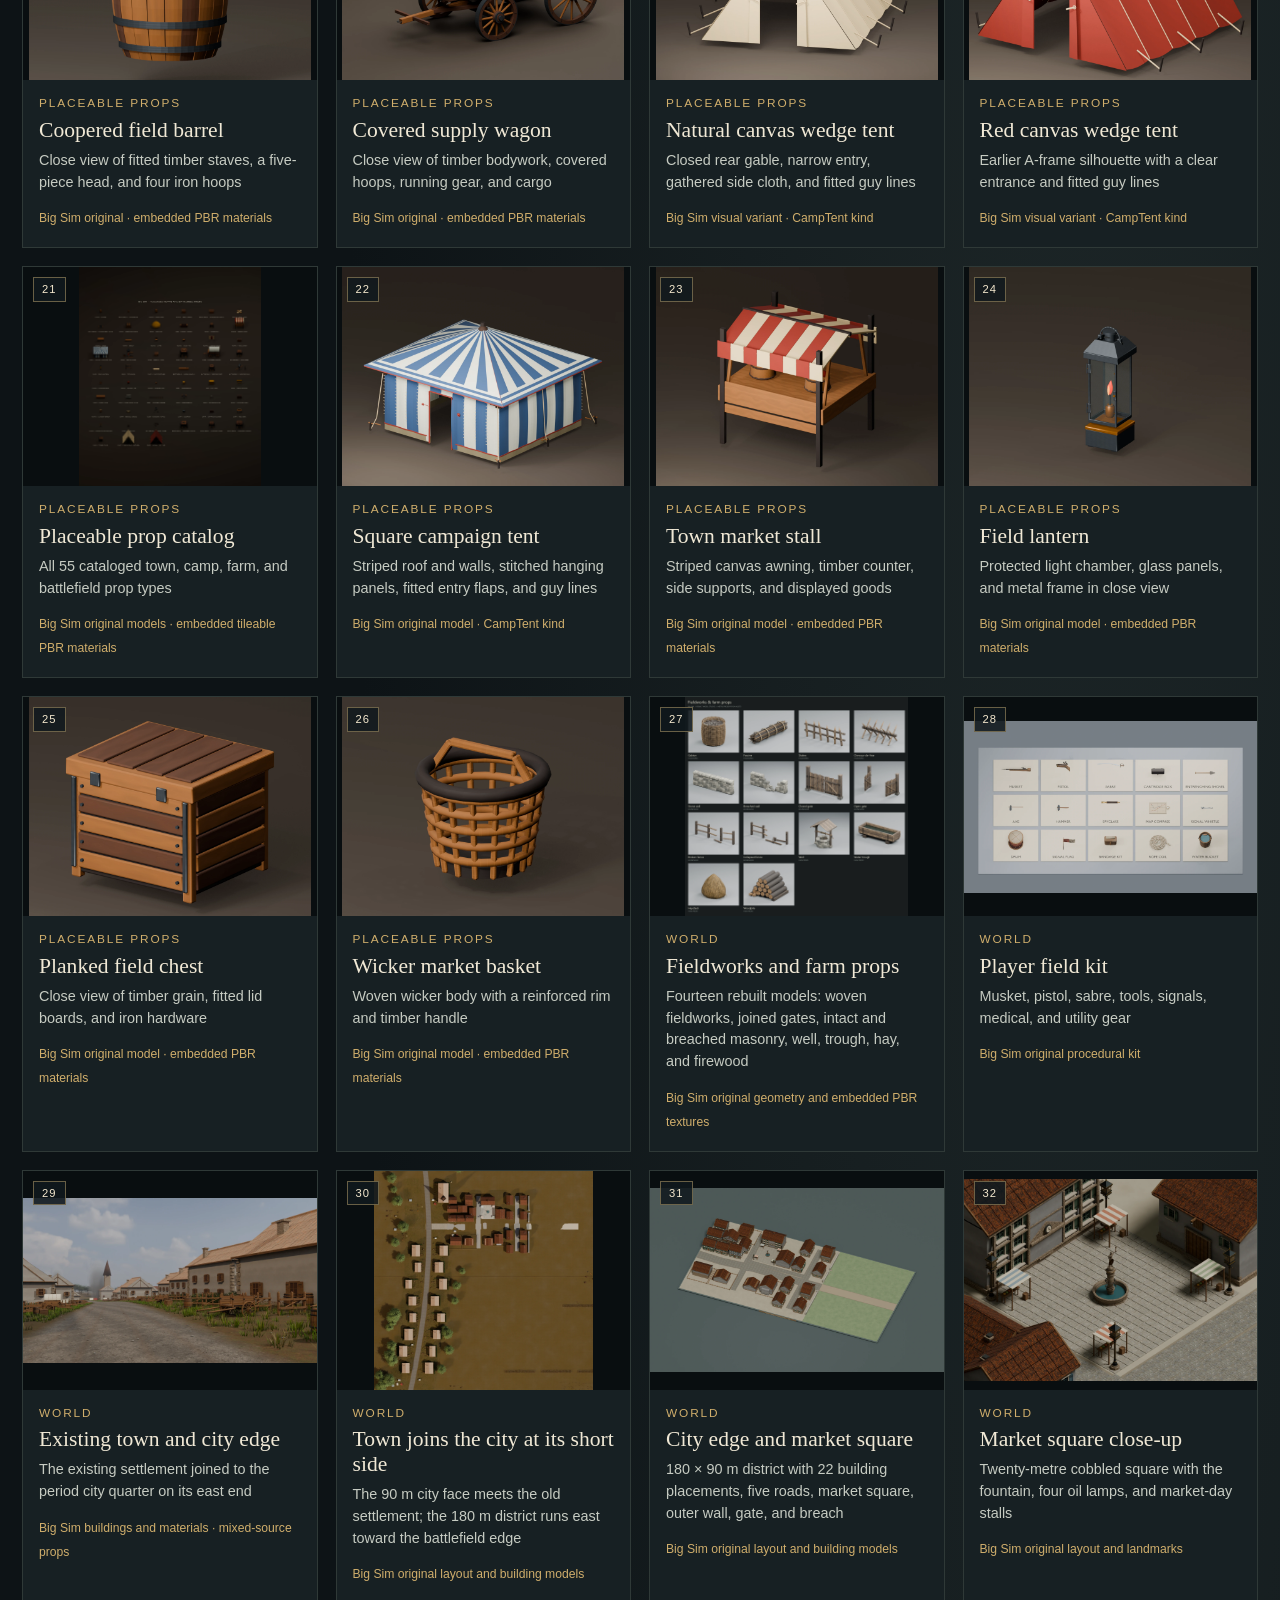
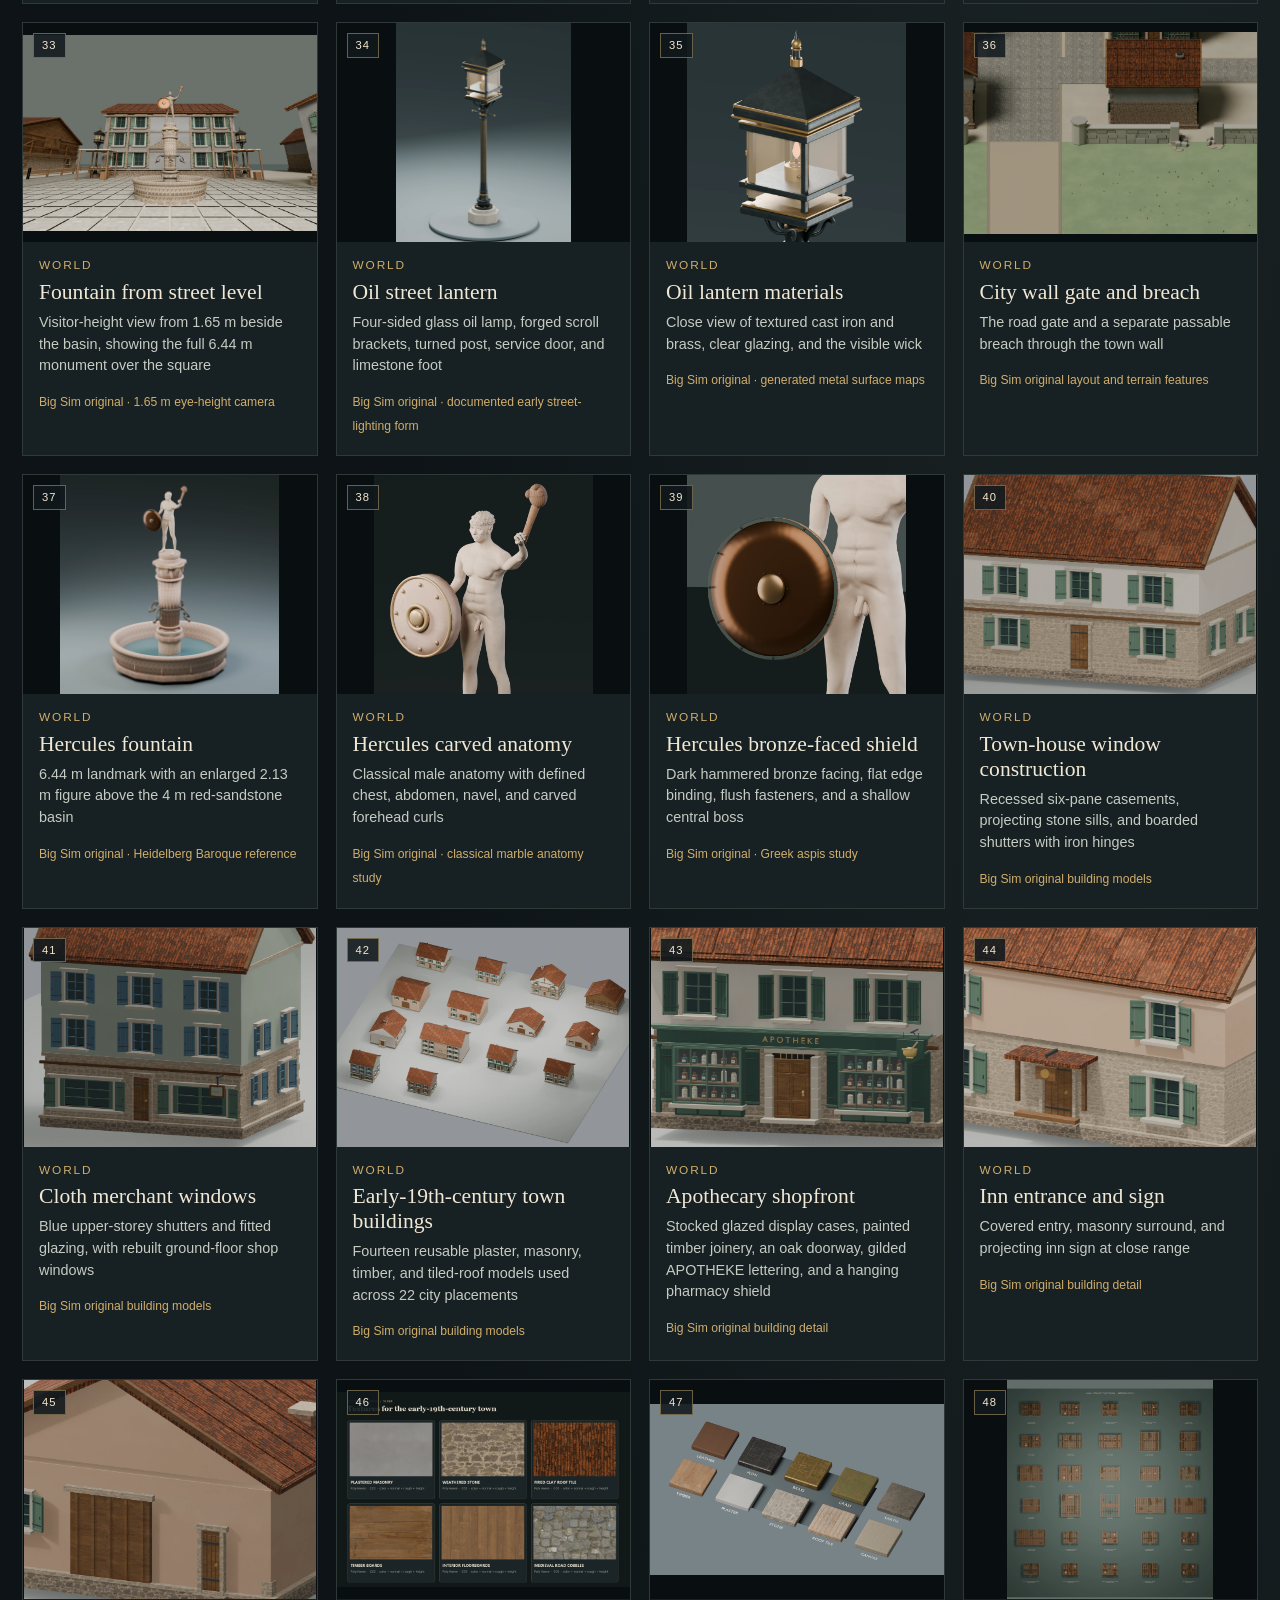
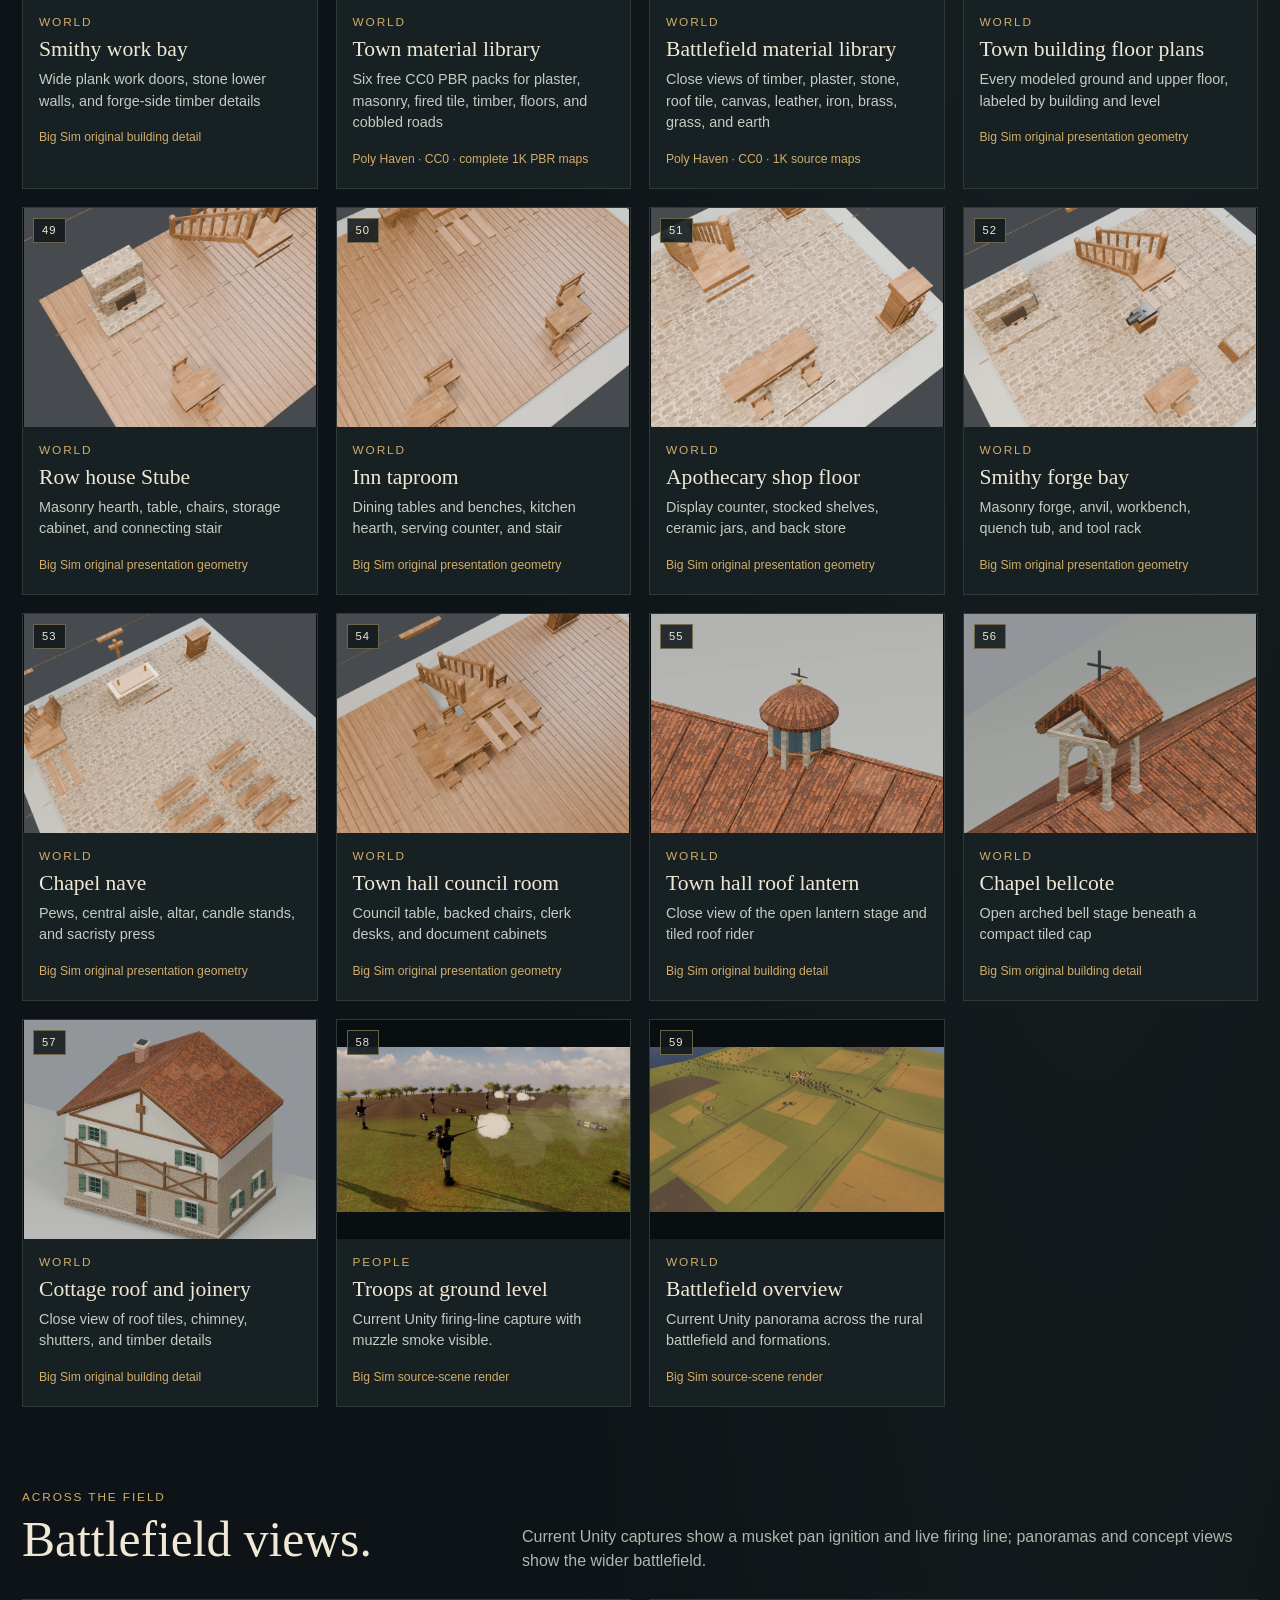
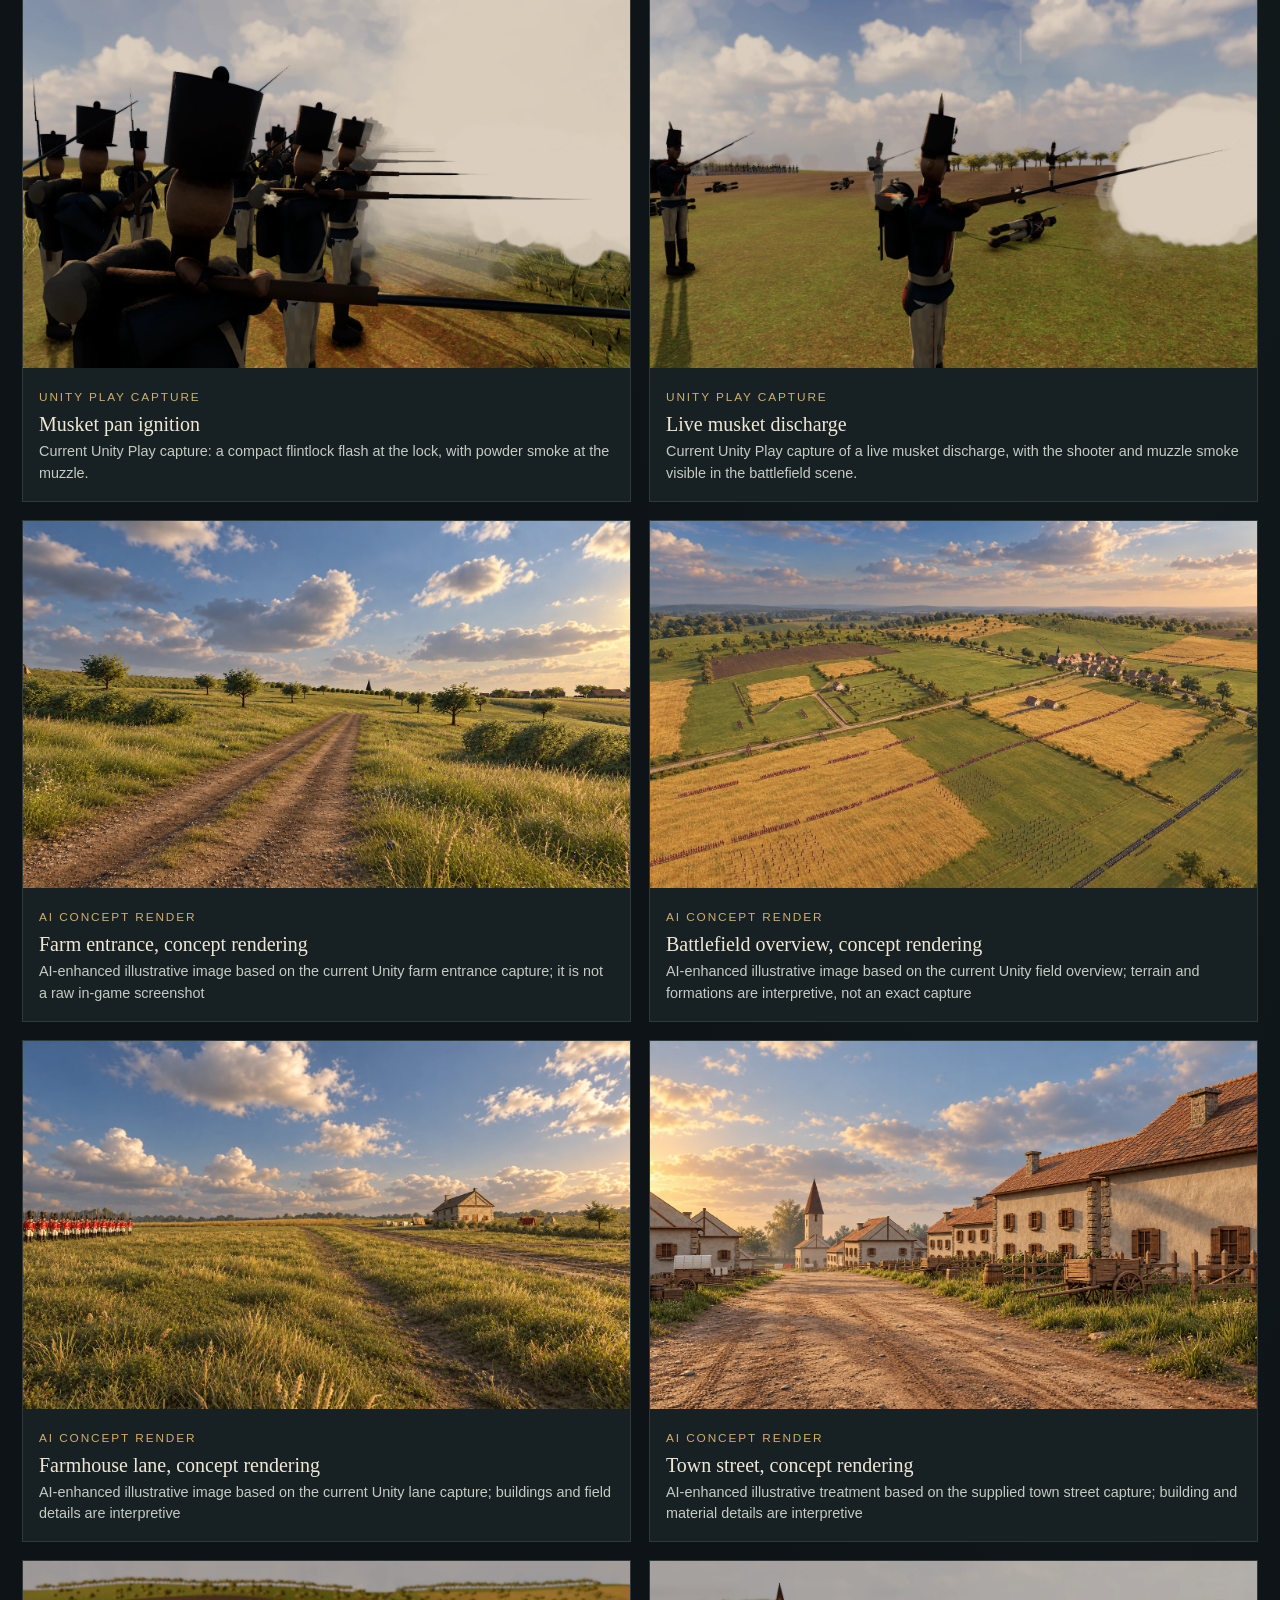
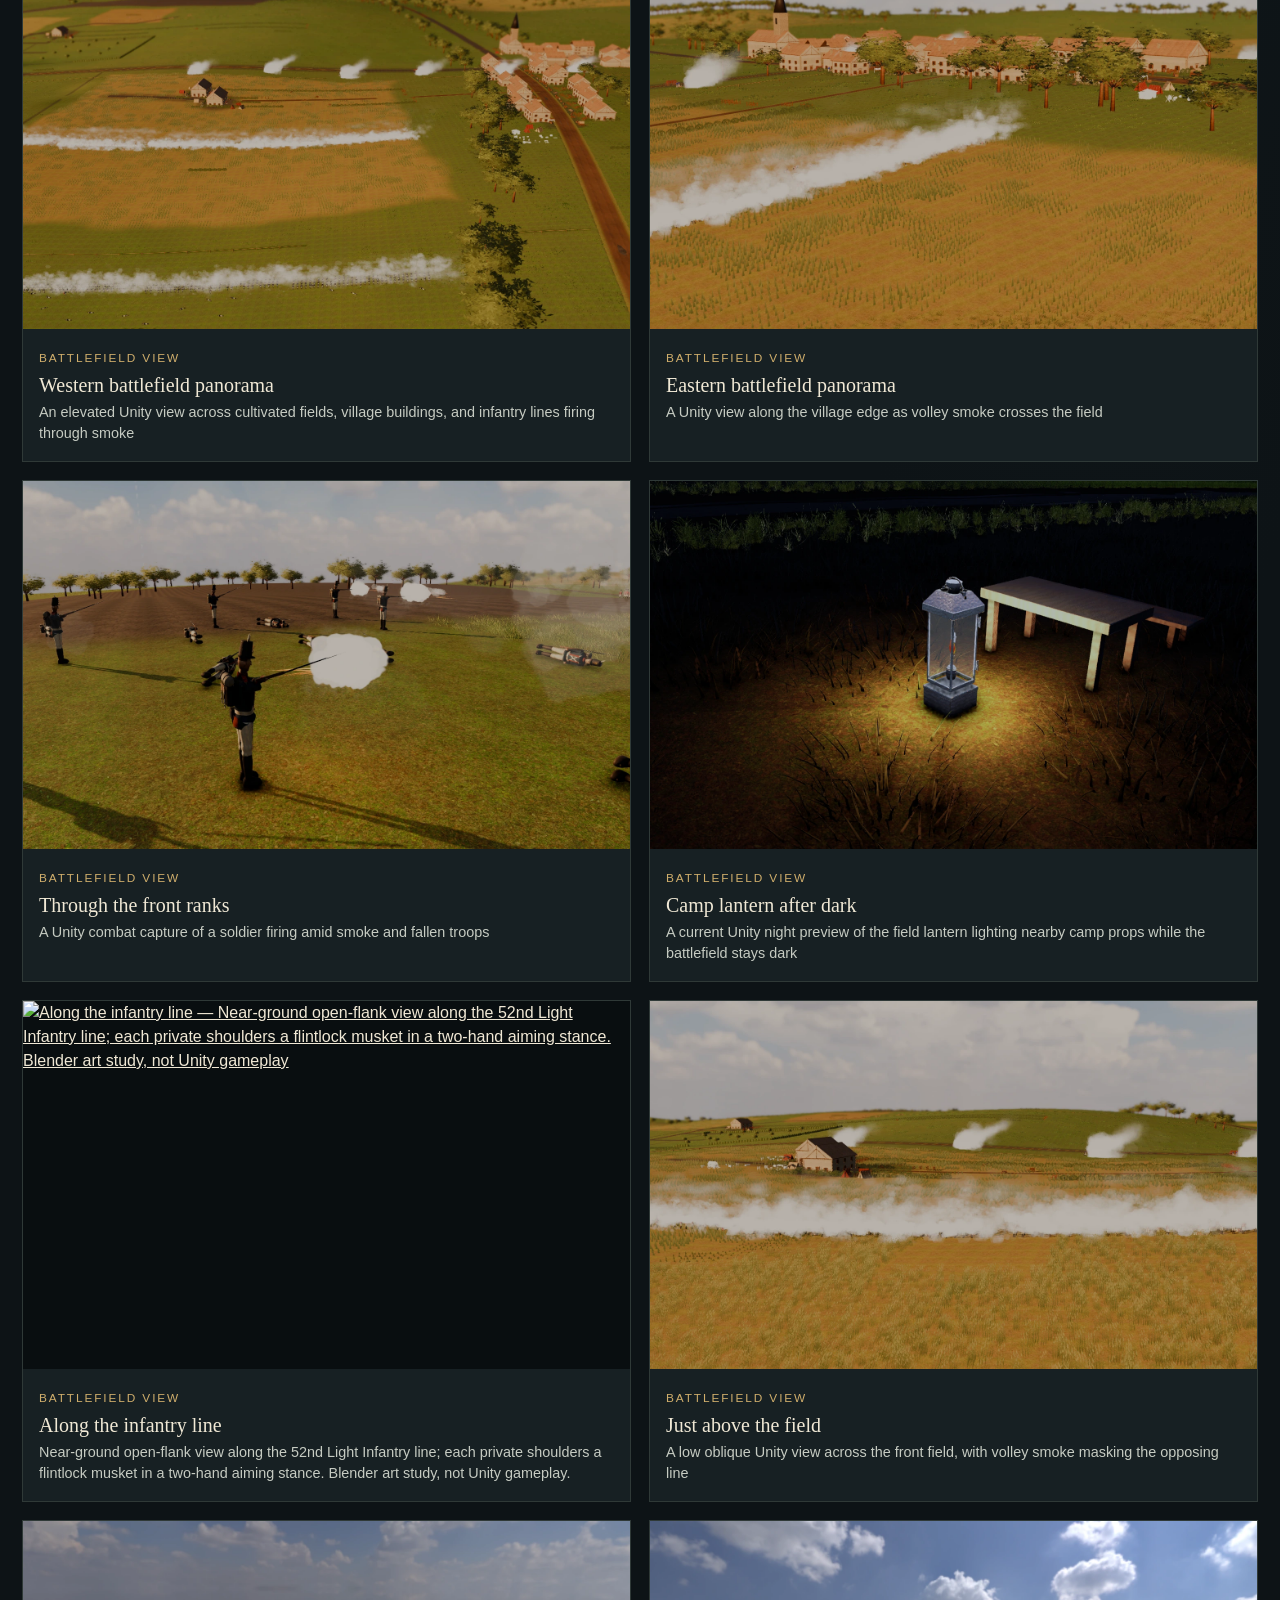
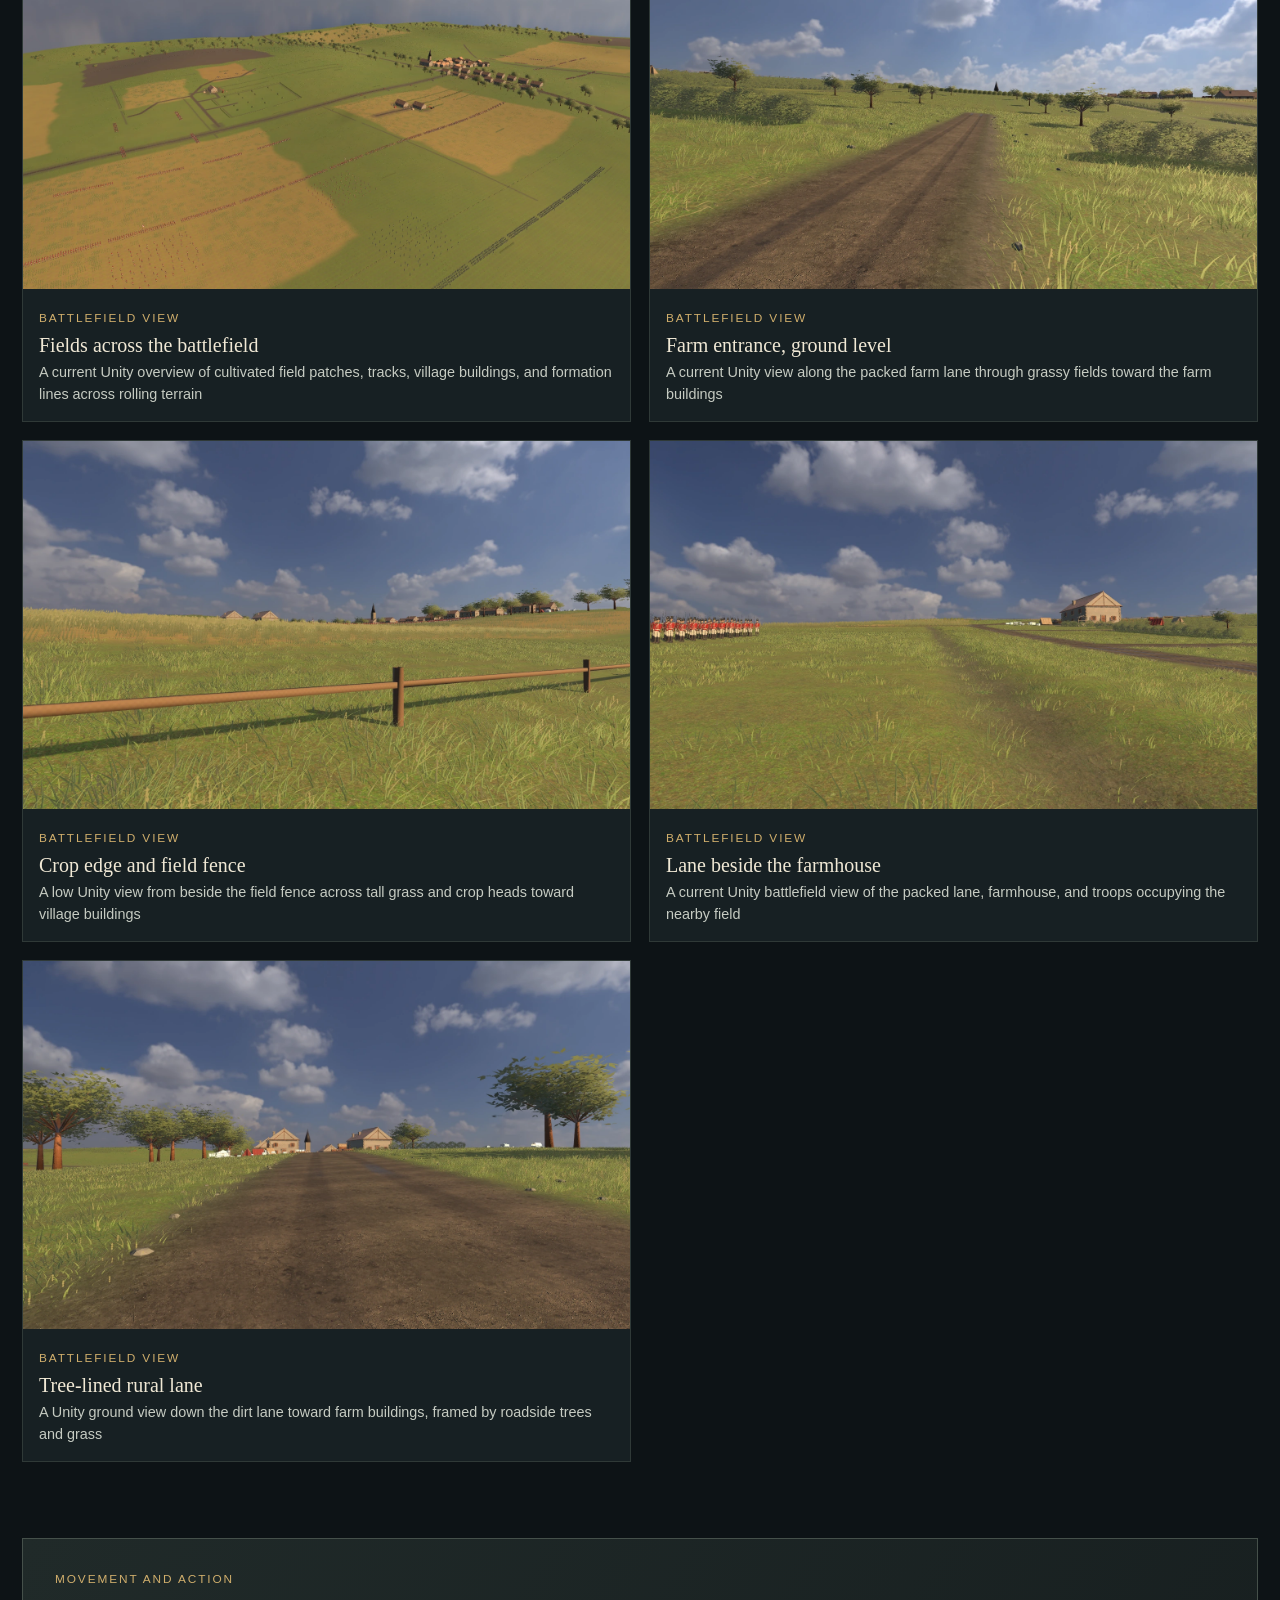
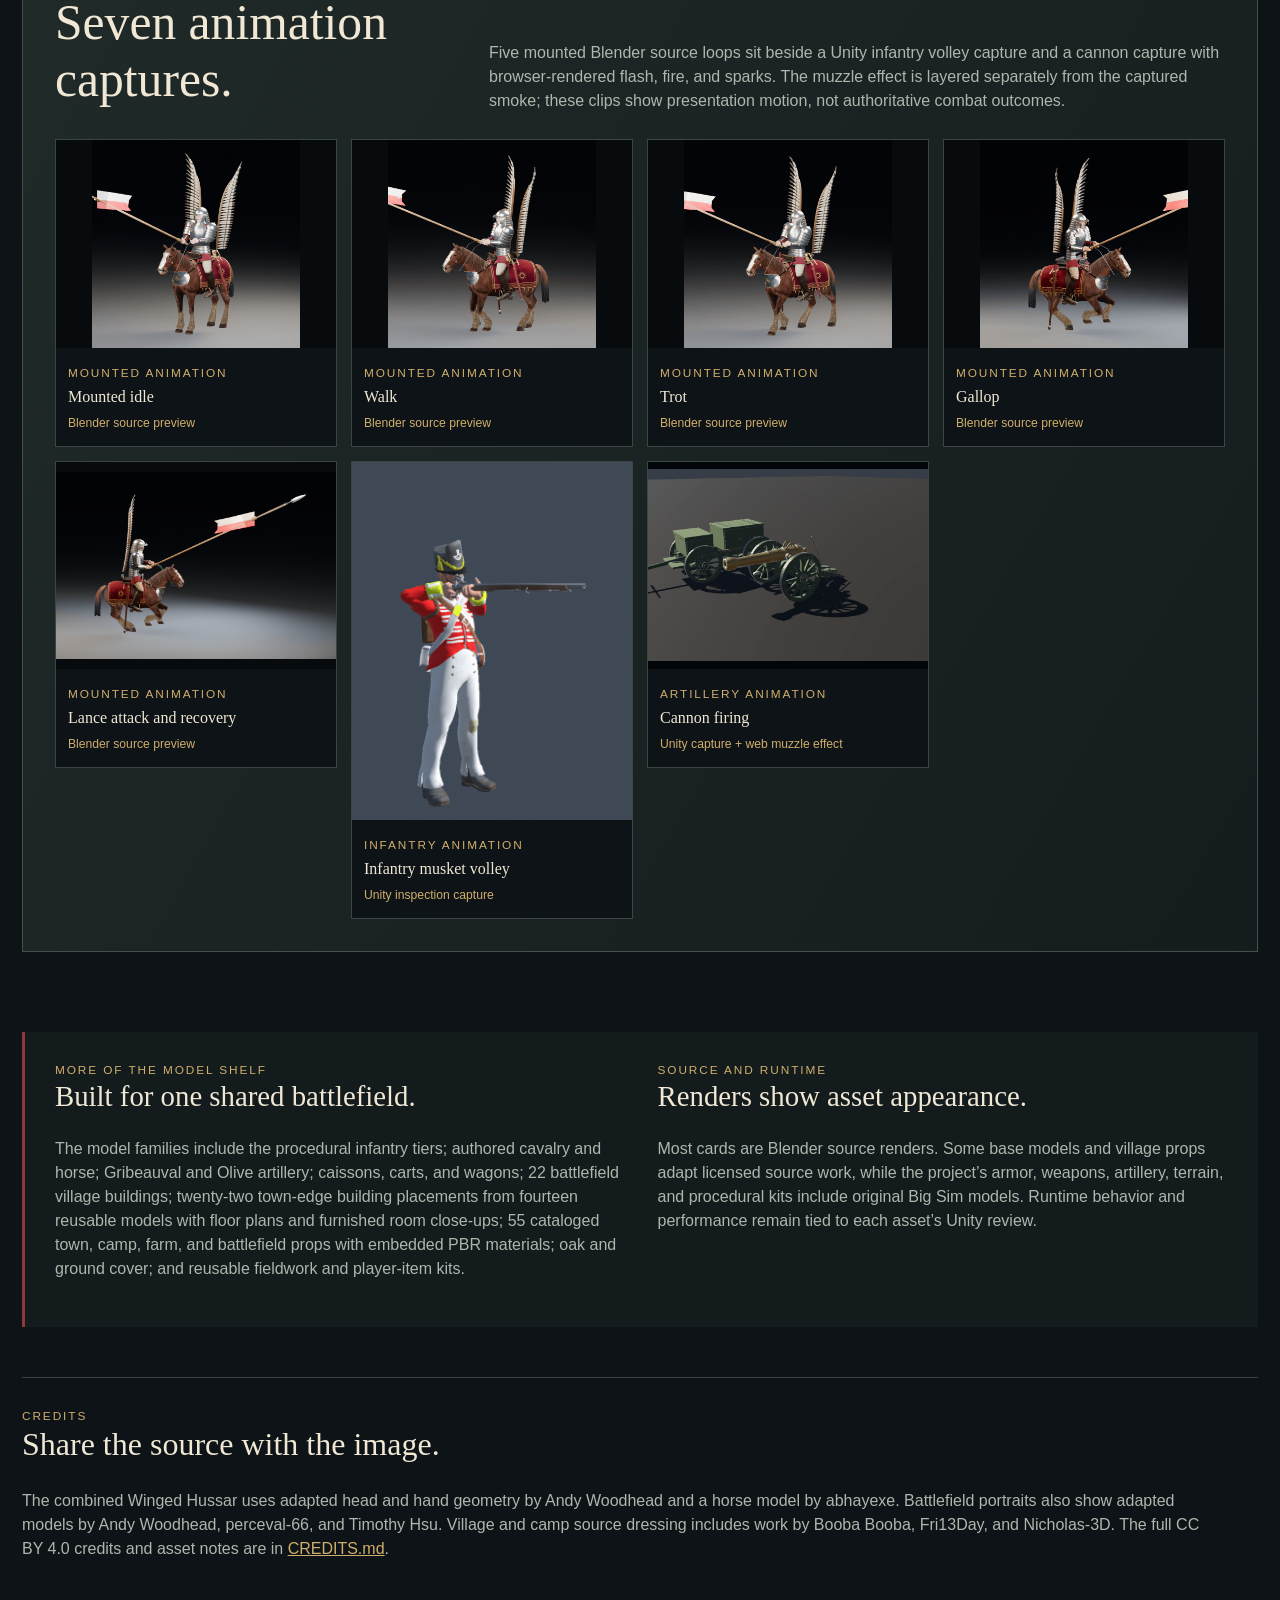
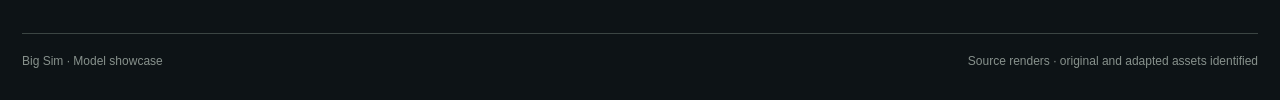
==== commit ba474baa: "Correct Redcoat line to shoulder-aim pose" ====
--- a/site/index.html
+++ b/site/index.html
@@ -483,8 +483,8 @@
   <a href="images/gallery/night-lantern-camp.webp" aria-label="Open full size image: Camp lantern after dark"><img src="images/gallery/night-lantern-camp.webp" alt="Camp lantern after dark — A current Unity night preview of the field lantern lighting nearby camp props while the battlefield stays dark" loading="lazy"></a>
   <div><span class="eyebrow">Battlefield view</span><h3>Camp lantern after dark</h3><p>A current Unity night preview of the field lantern lighting nearby camp props while the battlefield stays dark</p></div>
 </article><article class="battle-card">
-  <a href="images/gallery/battle-ground-line.webp" aria-label="Open full size image: Along the infantry line"><img src="images/gallery/battle-ground-line.webp" alt="Along the infantry line — Near-ground open-flank view along the 52nd Light Infantry line; each private carries a flintlock musket at order arms. Blender art study, not Unity gameplay" loading="lazy"></a>
-  <div><span class="eyebrow">Battlefield view</span><h3>Along the infantry line</h3><p>Near-ground open-flank view along the 52nd Light Infantry line; each private carries a flintlock musket at order arms. Blender art study, not Unity gameplay.</p></div>
+  <a href="images/gallery/battle-ground-line.webp" aria-label="Open full size image: Along the infantry line"><img src="images/gallery/battle-ground-line.webp" alt="Along the infantry line — Near-ground open-flank view along the 52nd Light Infantry line; each private shoulders a flintlock musket in a two-hand aiming stance. Blender art study, not Unity gameplay" loading="lazy"></a>
+  <div><span class="eyebrow">Battlefield view</span><h3>Along the infantry line</h3><p>Near-ground open-flank view along the 52nd Light Infantry line; each private shoulders a flintlock musket in a two-hand aiming stance. Blender art study, not Unity gameplay.</p></div>
 </article><article class="battle-card">
   <a href="images/gallery/battle-grass-level.webp" aria-label="Open full size image: Just above the field"><img src="images/gallery/battle-grass-level.webp" alt="Just above the field — A low oblique Unity view across the front field, with volley smoke masking the opposing line" loading="lazy"></a>
   <div><span class="eyebrow">Battlefield view</span><h3>Just above the field</h3><p>A low oblique Unity view across the front field, with volley smoke masking the opposing line</p></div>
